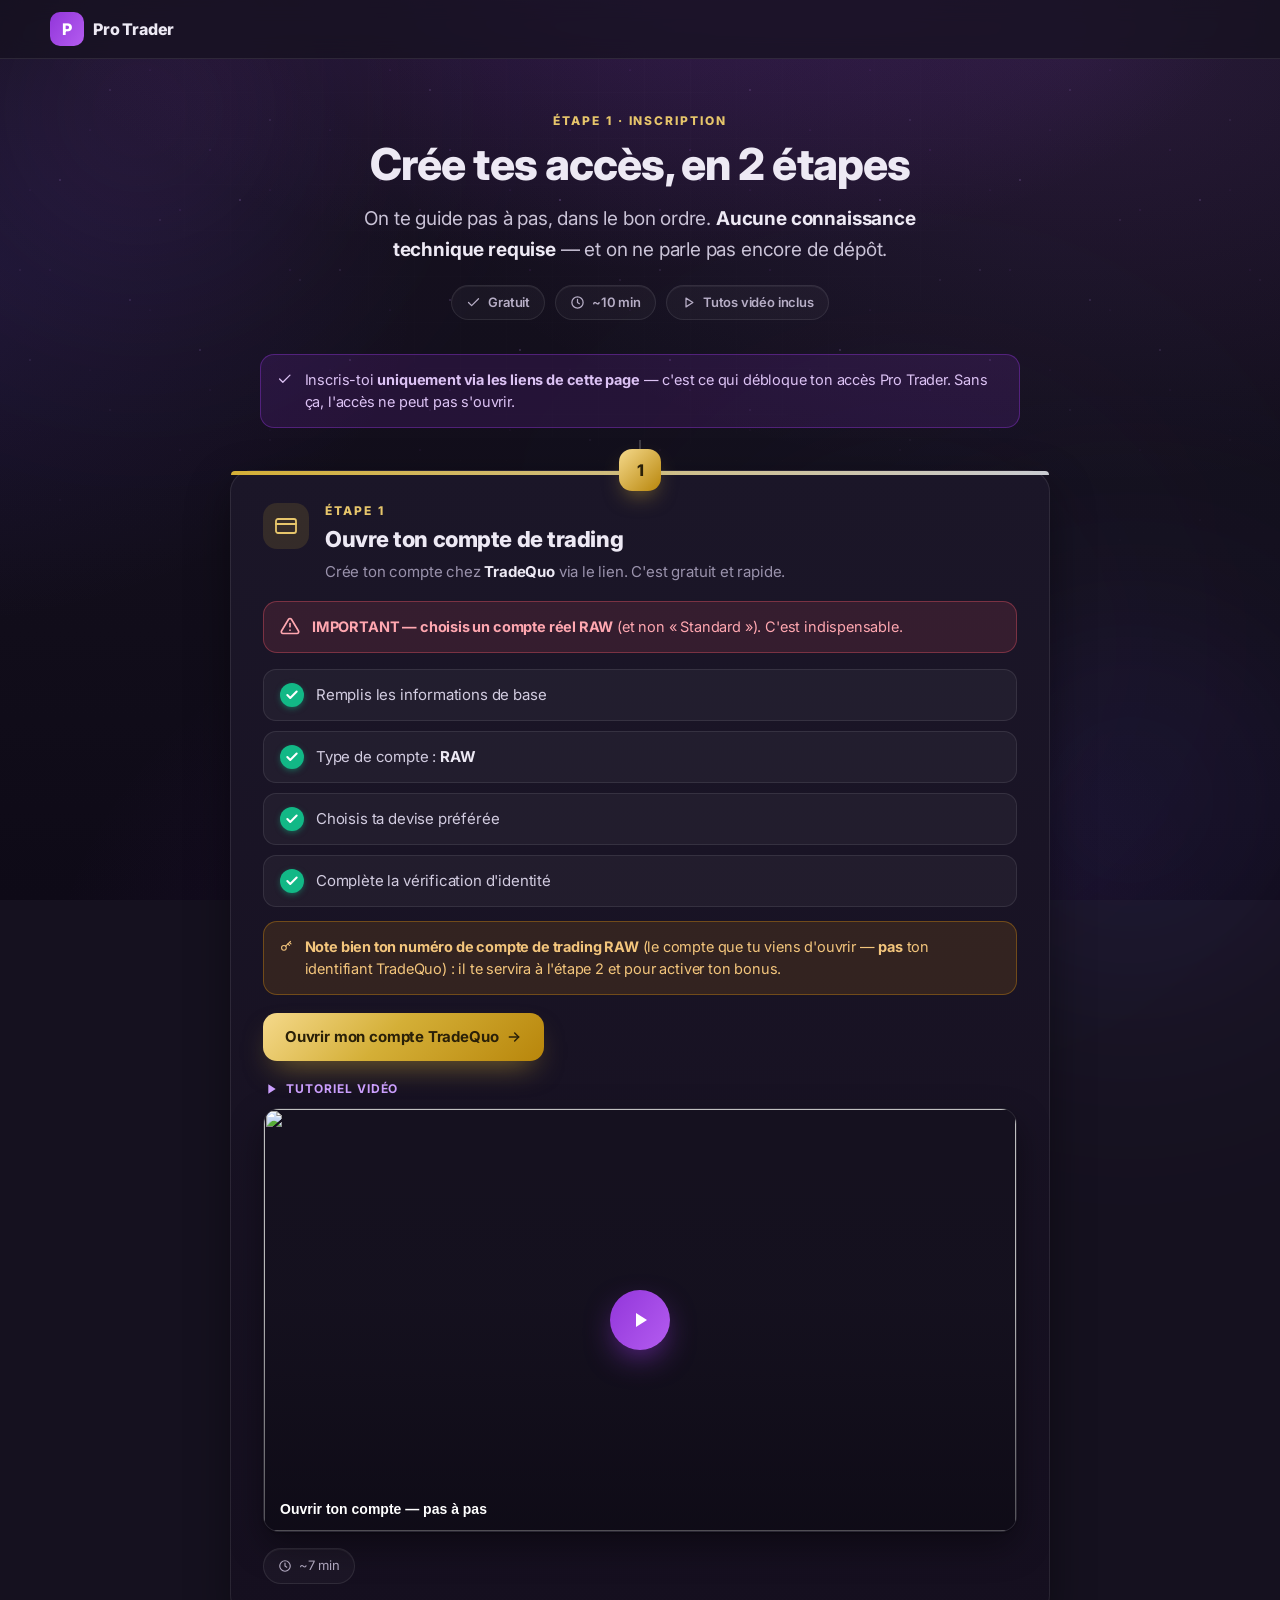
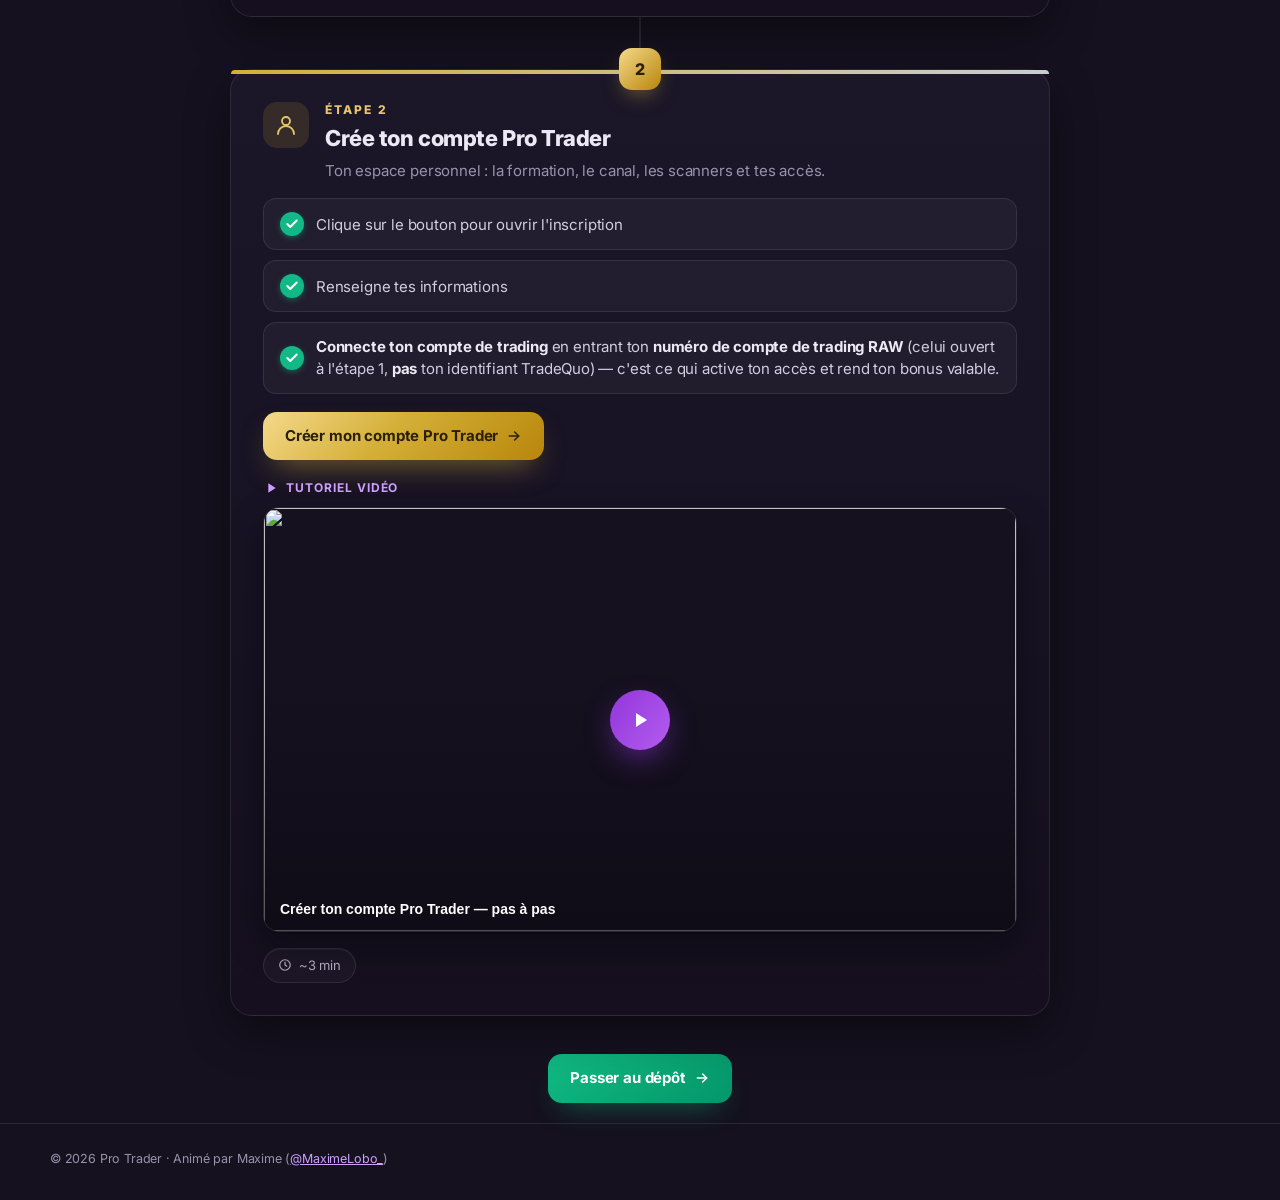
==== index.html @ 7842f4e5 "Clarify RAW trading account vs TradeQuo login across the funnel Inscription: connect Pro Trader with" ====
<!DOCTYPE html>
<html lang="fr">
<head>
  <meta charset="UTF-8" />
  <meta name="viewport" content="width=device-width, initial-scale=1.0" />
  <title>Pro Trader — Inscription (TradeQuo + Pro Trader)</title>
  <meta name="description" content="Crée ton compte TradeQuo puis ton compte Pro Trader, pas à pas. Sans connaissance technique." />
  <meta name="theme-color" content="#15111F" />
  <link rel="icon" href="data:image/svg+xml,%3Csvg xmlns='http://www.w3.org/2000/svg' viewBox='0 0 32 32'%3E%3Crect width='32' height='32' rx='7' fill='%239236DA'/%3E%3Ctext x='16' y='23' font-size='19' font-family='Arial' font-weight='bold' fill='white' text-anchor='middle'%3EP%3C/text%3E%3C/svg%3E" />
  <link rel="preconnect" href="https://fonts.googleapis.com" />
  <link rel="preconnect" href="https://fonts.gstatic.com" crossorigin />
  <link href="https://fonts.googleapis.com/css2?family=Inter:wght@400;500;600;700;800;900&display=swap" rel="stylesheet" />
  <link rel="stylesheet" href="style.css" />
  <style>
    /* — touche luxe OR & ARGENT sur l'inscription — */
    .btn-gold{ background:linear-gradient(135deg,#F5D98B 0%,#D4AF37 45%,#B8860B 100%); color:#2a2008; box-shadow:0 14px 30px -12px rgba(212,175,55,.6); }
    .btn-gold:hover{ filter:brightness(1.06); box-shadow:0 18px 38px -12px rgba(212,175,55,.7); }
    .eyebrow{ color:#E6C56B !important; }
    .step-num{ background:linear-gradient(135deg,#F5D98B,#B8860B) !important; color:#2a2008 !important; box-shadow:0 10px 22px -8px rgba(212,175,55,.6) !important; }
    .step::before{ background:linear-gradient(90deg,#D4AF37,#C9CBD1) !important; }
    .step-ico{ background:rgba(212,175,55,.14) !important; color:#E6C56B !important; }
    .code-copy.copied{ background:rgba(212,175,55,.2) !important; color:#E6C56B !important; }
  </style>
  <script>document.documentElement.classList.add('js');</script>
</head>
<body>
  <div class="bg-stars" aria-hidden="true"></div>
  <div class="orb orb-a" aria-hidden="true"></div>
  <div class="orb orb-b" aria-hidden="true"></div>
  <div class="orb orb-c" aria-hidden="true"></div>

  <svg width="0" height="0" aria-hidden="true" style="position:absolute"><defs>
    <g id="i-check"><path d="M20 6 9 17l-5-5"/></g>
    <g id="i-arrow"><path d="M5 12h14"/><path d="m13 6 6 6-6 6"/></g>
    <g id="i-back"><path d="M19 12H5"/><path d="m11 18-6-6 6-6"/></g>
    <g id="i-bank"><rect x="2" y="5" width="20" height="14" rx="2"/><path d="M2 10h20"/></g>
    <g id="i-user"><circle cx="12" cy="8" r="4"/><path d="M4 21a8 8 0 0 1 16 0"/></g>
    <g id="i-play"><path d="M8 5v14l11-7z"/></g>
    <g id="i-clock"><circle cx="12" cy="12" r="9"/><path d="M12 7v5l3 2"/></g>
    <g id="i-alert"><path d="M12 9v4"/><path d="M12 17h.01"/><path d="M10.3 3.9 1.8 18a2 2 0 0 0 1.7 3h17a2 2 0 0 0 1.7-3L13.7 3.9a2 2 0 0 0-3.4 0Z"/></g>
    <g id="i-key"><circle cx="7.5" cy="15.5" r="4.5"/><path d="m10.7 12.3 9.3-9.3"/><path d="m18 5 3 3"/><path d="m15 8 3 3"/></g>
    <g id="i-ig"><rect x="3" y="3" width="18" height="18" rx="5"/><circle cx="12" cy="12" r="4"/><circle cx="17.5" cy="6.5" r="1"/></g>
  </defs></svg>

  <!-- TOPBAR -->
  <header class="topbar">
    <div class="wrap topbar-in">
      <a href="index.html" class="logo"><span class="mark">P</span> Pro&nbsp;Trader</a>
    </div>
  </header>

  <!-- HERO -->
  <section class="wrap narrow" style="text-align:center; padding:54px 20px 8px">
    <p class="eyebrow reveal">Étape 1 · Inscription</p>
    <h1 class="h-sec reveal" style="margin-top:12px; font-size:clamp(28px,4.4vw,44px)">Crée tes accès, en 2 étapes</h1>
    <p class="lead reveal" style="margin:16px auto 0; max-width:560px">On te guide pas à pas, dans le bon ordre. <strong style="color:var(--ink)">Aucune connaissance technique requise</strong> — et on ne parle pas encore de dépôt.</p>
    <div class="trust reveal">
      <span class="chip"><svg width="15" height="15" viewBox="0 0 24 24" fill="none" stroke="currentColor" stroke-width="2" stroke-linecap="round" stroke-linejoin="round"><use href="#i-check"/></svg>Gratuit</span>
      <span class="chip"><svg width="15" height="15" viewBox="0 0 24 24" fill="none" stroke="currentColor" stroke-width="2" stroke-linecap="round" stroke-linejoin="round"><use href="#i-clock"/></svg>~10 min</span>
      <span class="chip"><svg width="15" height="15" viewBox="0 0 24 24" fill="none" stroke="currentColor" stroke-width="2" stroke-linecap="round" stroke-linejoin="round"><use href="#i-play"/></svg>Tutos vidéo inclus</span>
    </div>
  </section>

  <!-- ÉTAPES -->
  <section class="wrap" style="padding:26px 20px 8px">
    <div class="note note-blue reveal" style="max-width:760px; margin:0 auto">
      <svg width="20" height="20" viewBox="0 0 24 24" fill="none" stroke="currentColor" stroke-width="2" stroke-linecap="round" stroke-linejoin="round"><use href="#i-check"/></svg>
      <span>Inscris-toi <strong>uniquement via les liens de cette page</strong> — c'est ce qui débloque ton accès Pro&nbsp;Trader. Sans ça, l'accès ne peut pas s'ouvrir.</span>
    </div>

    <div class="timeline" style="max-width:820px; margin:12px auto 0">

      <!-- ÉTAPE 1 -->
      <div class="step reveal">
        <div class="step-num">1</div>
        <div style="display:flex; align-items:flex-start; gap:16px">
          <div class="step-ico"><svg width="24" height="24" viewBox="0 0 24 24" fill="none" stroke="currentColor" stroke-width="1.8" stroke-linecap="round" stroke-linejoin="round"><use href="#i-bank"/></svg></div>
          <div style="min-width:0">
            <p class="eyebrow">Étape 1</p>
            <h2 class="h-sec" style="font-size:22px; margin-top:4px">Ouvre ton compte de trading</h2>
            <p style="margin:8px 0 0; font-size:15px; line-height:1.55; color:var(--muted)">Crée ton compte chez <strong style="color:var(--ink)">TradeQuo</strong> via le lien. C'est gratuit et rapide.</p>
          </div>
        </div>

        <div class="note note-red" style="margin-top:18px">
          <svg width="20" height="20" viewBox="0 0 24 24" fill="none" stroke="currentColor" stroke-width="2" stroke-linecap="round" stroke-linejoin="round"><use href="#i-alert"/></svg>
          <span><strong>IMPORTANT — choisis un compte réel RAW</strong> (et non « Standard »). C'est indispensable.</span>
        </div>

        <div class="ck-list" style="margin-top:16px">
          <div class="ck-pill"><span class="ck-circle"><svg viewBox="0 0 24 24" fill="none" stroke="currentColor" stroke-width="3.5" stroke-linecap="round" stroke-linejoin="round"><use href="#i-check"/></svg></span><span>Remplis les informations de base</span></div>
          <div class="ck-pill"><span class="ck-circle"><svg viewBox="0 0 24 24" fill="none" stroke="currentColor" stroke-width="3.5" stroke-linecap="round" stroke-linejoin="round"><use href="#i-check"/></svg></span><span>Type de compte : <strong style="color:var(--ink)">RAW</strong></span></div>
          <div class="ck-pill"><span class="ck-circle"><svg viewBox="0 0 24 24" fill="none" stroke="currentColor" stroke-width="3.5" stroke-linecap="round" stroke-linejoin="round"><use href="#i-check"/></svg></span><span>Choisis ta devise préférée</span></div>
          <div class="ck-pill"><span class="ck-circle"><svg viewBox="0 0 24 24" fill="none" stroke="currentColor" stroke-width="3.5" stroke-linecap="round" stroke-linejoin="round"><use href="#i-check"/></svg></span><span>Complète la vérification d'identité</span></div>
        </div>

        <div class="note note-amber" style="margin-top:14px">
          <svg width="20" height="20" viewBox="0 0 24 24" fill="none" stroke="currentColor" stroke-width="2" stroke-linecap="round" stroke-linejoin="round"><use href="#i-key"/></svg>
          <span><strong>Note bien ton numéro de compte de trading RAW</strong> (le compte que tu viens d'ouvrir — <strong>pas</strong> ton identifiant TradeQuo) : il te servira à l'étape 2 et pour activer ton bonus.</span>
        </div>

        <a href="https://my.tradequo.com/register?referral=019e8e96-5023-7169-93e5-2cd846dbb329" target="_blank" rel="noopener nofollow sponsored" class="btn btn-gold btn-md" style="margin-top:18px">Ouvrir mon compte TradeQuo <svg width="16" height="16" viewBox="0 0 24 24" fill="none" stroke="currentColor" stroke-width="2.2" stroke-linecap="round" stroke-linejoin="round"><use href="#i-arrow"/></svg></a>

        <div style="margin-top:18px">
          <p class="vid-tag" style="margin:0 0 10px"><svg width="16" height="16" viewBox="0 0 24 24" fill="currentColor"><use href="#i-play"/></svg>Tutoriel vidéo</p>
          <div class="vid" data-yt="L6r8itcpYb8">
            <button type="button" class="vid-btn" aria-label="Lire la vidéo : ouvrir ton compte TradeQuo">
              <img class="vid-thumb" src="https://i.ytimg.com/vi/L6r8itcpYb8/hqdefault.jpg" alt="" loading="lazy" decoding="async" />
              <span class="vid-shade"></span><span class="vid-play"><svg width="24" height="24" viewBox="0 0 24 24" fill="currentColor"><use href="#i-play"/></svg></span>
              <span class="vid-label">Ouvrir ton compte — pas à pas</span>
            </button>
          </div>
        </div>

        <div style="margin-top:16px"><span class="chip"><svg width="14" height="14" viewBox="0 0 24 24" fill="none" stroke="currentColor" stroke-width="2" stroke-linecap="round" stroke-linejoin="round"><use href="#i-clock"/></svg>~7 min</span></div>
      </div>

      <!-- ÉTAPE 2 -->
      <div class="step reveal">
        <div class="step-num">2</div>
        <div style="display:flex; align-items:flex-start; gap:16px">
          <div class="step-ico"><svg width="24" height="24" viewBox="0 0 24 24" fill="none" stroke="currentColor" stroke-width="1.8" stroke-linecap="round" stroke-linejoin="round"><use href="#i-user"/></svg></div>
          <div style="min-width:0">
            <p class="eyebrow">Étape 2</p>
            <h2 class="h-sec" style="font-size:22px; margin-top:4px">Crée ton compte Pro&nbsp;Trader</h2>
            <p style="margin:8px 0 0; font-size:15px; line-height:1.55; color:var(--muted)">Ton espace personnel : la formation, le canal, les scanners et tes accès.</p>
          </div>
        </div>

        <div class="ck-list" style="margin-top:16px">
          <div class="ck-pill"><span class="ck-circle"><svg viewBox="0 0 24 24" fill="none" stroke="currentColor" stroke-width="3.5" stroke-linecap="round" stroke-linejoin="round"><use href="#i-check"/></svg></span><span>Clique sur le bouton pour ouvrir l'inscription</span></div>
          <div class="ck-pill"><span class="ck-circle"><svg viewBox="0 0 24 24" fill="none" stroke="currentColor" stroke-width="3.5" stroke-linecap="round" stroke-linejoin="round"><use href="#i-check"/></svg></span><span>Renseigne tes informations</span></div>
          <div class="ck-pill"><span class="ck-circle"><svg viewBox="0 0 24 24" fill="none" stroke="currentColor" stroke-width="3.5" stroke-linecap="round" stroke-linejoin="round"><use href="#i-check"/></svg></span><span><strong style="color:var(--ink)">Connecte ton compte de trading</strong> en entrant ton <strong style="color:var(--ink)">numéro de compte de trading RAW</strong> (celui ouvert à l'étape 1, <strong style="color:var(--ink)">pas</strong> ton identifiant TradeQuo) — c'est ce qui active ton accès et rend ton bonus valable.</span></div>
        </div>

        <a href="https://app.myprotrader.app/" target="_blank" rel="noopener" class="btn btn-gold btn-md" style="margin-top:18px">Créer mon compte Pro&nbsp;Trader <svg width="16" height="16" viewBox="0 0 24 24" fill="none" stroke="currentColor" stroke-width="2.2" stroke-linecap="round" stroke-linejoin="round"><use href="#i-arrow"/></svg></a>

        <div style="margin-top:18px">
          <p class="vid-tag" style="margin:0 0 10px"><svg width="16" height="16" viewBox="0 0 24 24" fill="currentColor"><use href="#i-play"/></svg>Tutoriel vidéo</p>
          <div class="vid" data-yt="jajDUYlgSYI">
            <button type="button" class="vid-btn" aria-label="Lire la vidéo : créer ton compte Pro Trader">
              <img class="vid-thumb" src="https://i.ytimg.com/vi/jajDUYlgSYI/hqdefault.jpg" alt="" loading="lazy" decoding="async" />
              <span class="vid-shade"></span><span class="vid-play"><svg width="24" height="24" viewBox="0 0 24 24" fill="currentColor"><use href="#i-play"/></svg></span>
              <span class="vid-label">Créer ton compte Pro Trader — pas à pas</span>
            </button>
          </div>
        </div>

        <div style="margin-top:16px"><span class="chip"><svg width="14" height="14" viewBox="0 0 24 24" fill="none" stroke="currentColor" stroke-width="2" stroke-linecap="round" stroke-linejoin="round"><use href="#i-clock"/></svg>~3 min</span></div>
      </div>

    </div>


  </section>

  <!-- PAGER -->
  <section class="wrap" style="padding:30px 20px 10px">
    <div class="pagernav" style="max-width:820px; margin:0 auto; justify-content:center">
      <a href="depot.html" class="btn btn-green btn-md">Passer au dépôt <svg width="16" height="16" viewBox="0 0 24 24" fill="none" stroke="currentColor" stroke-width="2.2" stroke-linecap="round" stroke-linejoin="round"><use href="#i-arrow"/></svg></a>
    </div>
  </section>

  <!-- FOOTER -->
  <footer class="foot">
    <div class="wrap foot-in">
      <p style="margin:0">© <span id="year"></span> Pro&nbsp;Trader · Animé par Maxime (<a href="#" data-link="instagram" target="_blank" rel="noopener">@MaximeLobo_</a>)</p>
    </div>
  </footer>

  <script src="config.js?v=3"></script>
</body>
</html>
---- style.css ----
/* =========================================================
   PRO TRADER — design system partagé (Présentation / Inscription / Connexion)
   Un seul fichier de style pour les 3 pages = zéro répétition.
   Thème : VIOLET SOMBRE (identique à la page Présentation).
   ========================================================= */

:root{
  --brand:#9236DA; --brand-700:#7c2bc0; --cyan:#B45CF0;
  --ink:#EDE9F4; --text:#E7E2F0; --body:#D8D2E4; --muted:#9A92AC;
  --bg:#15111F; --line:rgba(255,255,255,.09);
  --vlight:#CDA0FF; --green:#12B886; --muted-2:#B3AAC4;
  --grad:linear-gradient(125deg,#9236DA,#B45CF0);
  --card:linear-gradient(180deg,#1B1628,#150F1F);
  --shadow-sm:0 1px 2px rgba(0,0,0,.30), 0 14px 34px rgba(0,0,0,.38);
  --shadow:0 26px 60px rgba(0,0,0,.50);
  --maxw:1080px;
}

*{ box-sizing:border-box; }
html{ scroll-behavior:smooth; scroll-padding-top:72px; }
body{
  margin:0; background:var(--bg); color:var(--body);
  font-family:Inter, system-ui, -apple-system, sans-serif; -webkit-font-smoothing:antialiased; overflow-x:hidden; line-height:1.5; letter-spacing:-0.011em; text-rendering:optimizeLegibility; font-feature-settings:"kern" 1,"liga" 1;
}
/* === FOND PREMIUM — Aurores douces (animations discrètes, reduced-motion safe) === */
body::before{ content:""; position:fixed; inset:0; z-index:-4; pointer-events:none;
  background:
    radial-gradient(1100px 600px at 50% -10%, rgba(146,54,218,.22), transparent 60%),
    radial-gradient(1200px 720px at 84% 6%, rgba(180,92,240,.12), transparent 60%),
    radial-gradient(950px 620px at -8% 32%, rgba(108,70,240,.12), transparent 55%),
    radial-gradient(1000px 760px at 50% 112%, rgba(146,54,218,.12), transparent 60%),
    linear-gradient(180deg, #15111F 0%, #120E1B 60%, #0E0A17 100%); }
body::after{ content:""; position:fixed; inset:0; z-index:-1; pointer-events:none; opacity:.5;
  background-image:linear-gradient(rgba(255,255,255,.022) 1px, transparent 1px), linear-gradient(90deg, rgba(255,255,255,.022) 1px, transparent 1px);
  background-size:46px 46px;
  -webkit-mask-image:radial-gradient(circle at 50% 12%, #000, transparent 80%); mask-image:radial-gradient(circle at 50% 12%, #000, transparent 80%);
  animation:gridBreath 30s ease-in-out infinite; will-change:opacity; }
@keyframes gridBreath{ 0%,100%{ opacity:.40 } 50%{ opacity:.56 } }
.bg-stars{ position:fixed; inset:0; z-index:-3; pointer-events:none;
  background-image:url("data:image/svg+xml,%3Csvg xmlns='http://www.w3.org/2000/svg' width='320' height='320'%3E%3Cg fill='%23CDA0FF'%3E%3Ccircle cx='30' cy='40' r='1'/%3E%3Ccircle cx='110' cy='90' r='.8'/%3E%3Ccircle cx='200' cy='30' r='1.1'/%3E%3Ccircle cx='270' cy='120' r='.7'/%3E%3Ccircle cx='60' cy='180' r='.9'/%3E%3Ccircle cx='160' cy='220' r='.8'/%3E%3Ccircle cx='240' cy='200' r='1'/%3E%3Ccircle cx='300' cy='280' r='.7'/%3E%3Ccircle cx='20' cy='270' r='.8'/%3E%3Ccircle cx='130' cy='300' r='.9'/%3E%3C/g%3E%3C/svg%3E"), url("data:image/svg+xml,%3Csvg xmlns='http://www.w3.org/2000/svg' width='240' height='240'%3E%3Cg fill='%23B45CF0'%3E%3Ccircle cx='50' cy='30' r='.7'/%3E%3Ccircle cx='150' cy='70' r='.6'/%3E%3Ccircle cx='210' cy='150' r='.7'/%3E%3Ccircle cx='90' cy='130' r='.6'/%3E%3Ccircle cx='180' cy='210' r='.7'/%3E%3Ccircle cx='30' cy='190' r='.6'/%3E%3C/g%3E%3C/svg%3E");
  background-repeat:repeat, repeat; background-size:320px 320px, 240px 240px; opacity:.36;
  -webkit-mask-image:radial-gradient(120% 90% at 50% 0%, #000 0%, rgba(0,0,0,.55) 45%, transparent 80%);
  mask-image:radial-gradient(120% 90% at 50% 0%, #000 0%, rgba(0,0,0,.55) 45%, transparent 80%);
  animation:starsTwinkle 18s ease-in-out infinite; will-change:opacity; }
@keyframes starsTwinkle{ 0%,100%{ opacity:.30 } 50%{ opacity:.46 } }
.orb{ position:fixed; z-index:-2; border-radius:50%; pointer-events:none; filter:blur(90px); opacity:.34; will-change:transform; mix-blend-mode:screen; }
.orb-a{ width:500px; height:500px; top:-140px; left:-110px; background:radial-gradient(circle, rgba(146,54,218,.46), transparent 70%); animation:auroraA 26s ease-in-out infinite alternate; }
.orb-b{ width:560px; height:560px; bottom:-180px; right:-130px; background:radial-gradient(circle, rgba(108,70,240,.40), transparent 70%); animation:auroraB 32s ease-in-out infinite alternate; }
.orb-c{ width:640px; height:640px; top:36%; left:46%; background:radial-gradient(circle, rgba(180,92,240,.20) 0%, rgba(0,191,166,.06) 45%, transparent 72%); opacity:.28; filter:blur(110px); animation:auroraC 40s ease-in-out infinite alternate; }
@keyframes auroraA{ 0%{ transform:translate(0,0) scale(1);} 50%{ transform:translate(80px,60px) scale(1.12);} 100%{ transform:translate(140px,100px) scale(1.18);} }
@keyframes auroraB{ 0%{ transform:translate(0,0) scale(1.05);} 50%{ transform:translate(-70px,-50px) scale(1.12);} 100%{ transform:translate(-120px,-84px) scale(1.16);} }
@keyframes auroraC{ 0%{ transform:translate(-50%,-50%) scale(1) rotate(0deg);} 50%{ transform:translate(-46%,-54%) scale(1.1) rotate(6deg);} 100%{ transform:translate(-54%,-47%) scale(1.05) rotate(-5deg);} }
@media (prefers-reduced-motion:reduce){ .orb,.bg-stars,body::after{ animation:none !important; } .orb-c{ transform:translate(-50%,-50%) !important; } }
*:focus-visible{ outline:2px solid var(--vlight); outline-offset:2px; border-radius:8px; }
::selection{ background:rgba(146,54,218,.40); }
img{ max-width:100%; display:block; }
a{ color:inherit; }

.wrap{ max-width:var(--maxw); margin:0 auto; padding:0 20px; }
@media (min-width:640px){ .wrap{ padding:0 28px; } }
@media (min-width:1024px){ .wrap{ padding:0 40px; } }
@media (min-width:1280px){ :root{ --maxw:1180px; } }
@media (min-width:1700px){ :root{ --maxw:1280px; } }
.narrow{ max-width:760px; margin-left:auto; margin-right:auto; }

/* ---------- Titres ---------- */
.eyebrow{ font-size:12px; font-weight:800; letter-spacing:.16em; line-height:1.3; text-transform:uppercase; color:var(--vlight); margin:0 0 10px; }
.h-hero{ color:var(--ink); font-weight:800; letter-spacing:-.025em; line-height:1.04; font-size:clamp(34px,5.2vw,60px); margin:0; }
.h-sec{ color:var(--ink); font-weight:800; letter-spacing:-.02em; line-height:1.08; font-size:clamp(26px,3.6vw,40px); margin:0; }
.lead{ font-size:clamp(16px,2.1vw,19px); line-height:1.6; color:#C9C2D6; }
.grad{ background:var(--grad); -webkit-background-clip:text; background-clip:text; color:transparent; }

/* ---------- Boutons ---------- */
.btn{ display:inline-flex; align-items:center; justify-content:center; gap:8px; font-weight:700; border-radius:14px; cursor:pointer; text-decoration:none; border:0; transition:transform .15s ease, box-shadow .2s, filter .2s; }
.btn:active{ transform:translateY(1px) scale(.99); }
.btn-lg{ padding:16px 30px; font-size:16px; }
.btn-md{ padding:13px 22px; font-size:15px; }
.btn-sm{ padding:10px 18px; font-size:14px; }
.btn-primary{ background:var(--grad); color:#fff; box-shadow:0 16px 36px -14px rgba(146,54,218,.7); }
.btn-primary:hover{ filter:brightness(1.08); box-shadow:0 20px 44px -14px rgba(146,54,218,.8); }
.btn-green{ background:linear-gradient(135deg,#10b981,#059669); color:#fff; box-shadow:0 14px 28px -14px rgba(16,185,129,.55); transition:transform .15s ease, box-shadow .2s, filter .2s; }
.btn-green:hover{ filter:brightness(1.06); box-shadow:0 18px 36px -14px rgba(16,185,129,.7); }
.btn-green:active{ transform:translateY(1px) scale(.99); }
.btn-ghost{ background:rgba(255,255,255,.04); border:1px solid var(--line); color:var(--text); transition:transform .15s ease, background .2s, box-shadow .2s; }
.btn-ghost:hover{ background:rgba(255,255,255,.08); box-shadow:0 8px 20px rgba(0,0,0,.3); }
.btn-ghost:active{ transform:translateY(1px) scale(.99); }
.disabled-link{ opacity:.45; pointer-events:none; cursor:not-allowed; filter:grayscale(.5); box-shadow:none!important; }

.chip{ display:inline-flex; align-items:center; gap:7px; border-radius:999px; border:1px solid var(--line); background:rgba(255,255,255,.03); padding:7px 14px; font-size:13px; color:#B7AEC6; }
.card{ background:var(--card); border:1px solid var(--line); border-radius:20px; box-shadow:0 16px 44px rgba(0,0,0,.45); }

/* ---------- Barre de progression du parcours (nav 3 pages) ---------- */
.topbar{ position:sticky; top:0; z-index:40; background:rgba(21,17,31,.72); backdrop-filter:blur(10px); border-bottom:1px solid var(--line); }
.topbar-in{ display:flex; align-items:center; gap:14px; padding:12px 0; }
.logo{ display:inline-flex; align-items:center; gap:9px; font-weight:800; color:var(--ink); text-decoration:none; }
.logo span.mark{ display:grid; place-items:center; height:34px; width:34px; border-radius:10px; color:#fff; font-weight:800; background:var(--grad); }
.steps-nav{ margin-left:auto; display:flex; align-items:center; gap:6px; font-size:13px; }
.steps-nav a{ display:inline-flex; align-items:center; gap:7px; text-decoration:none; color:var(--muted); padding:6px 10px; border-radius:999px; }
.steps-nav a .n{ display:grid; place-items:center; height:22px; width:22px; border-radius:999px; background:rgba(255,255,255,.08); color:#B7AEC6; font-weight:800; font-size:12px; }
.steps-nav a.active{ color:var(--ink); font-weight:700; }
.steps-nav a.active .n{ background:var(--grad); color:#fff; }
.steps-nav .sep{ width:14px; height:2px; background:var(--line); border-radius:2px; }
@media (max-width:680px){ .steps-nav .lbl{ display:none; } }

/* bandeau de confiance (hero) */
.trust{ display:flex; flex-wrap:wrap; justify-content:center; gap:10px; margin:20px auto 0; }
.trust .chip{ font-weight:600; }

/* étape optionnelle : allégée visuellement */
.step.optional{ border-style:dashed; border-color:rgba(255,255,255,.14); background:linear-gradient(180deg,#181322,#141020); }
.step.optional::before{ opacity:.5; }

/* navigation bas de page (Retour / Suivant) */
.pagernav{ display:flex; flex-wrap:wrap; gap:12px; justify-content:space-between; align-items:center; }
/* boîte contact (texte + bouton) : alignée en ligne sur desktop, empilée sur mobile */
.note-cta{ align-items:center; justify-content:space-between; gap:14px; }
@media (max-width:560px){
  .note-cta{ flex-direction:column; align-items:stretch; }
  .note-cta .btn{ width:100%; }
  .pagernav{ flex-direction:column; align-items:stretch; }
  .pagernav .btn{ width:100%; }
}

/* ---------- PRÉSENTATION : sections plein écran (non utilisées sur les pages 2-3) ---------- */
.scene{ min-height:88vh; display:flex; align-items:center; padding:64px 0; }
.scene.short{ min-height:auto; }
@media (max-width:640px){ .scene{ min-height:auto; padding:54px 0; } }
.scene-grid{ display:grid; gap:34px; align-items:center; }
@media (min-width:900px){ .scene-grid.two{ grid-template-columns:1.05fr .95fr; gap:48px; } }

.pillars{ display:grid; gap:16px; grid-template-columns:1fr; }
@media (min-width:620px){ .pillars{ grid-template-columns:1fr 1fr; } }
@media (min-width:980px){ .pillars{ grid-template-columns:1fr 1fr 1fr; } }
.pillar{ background:var(--card); border:1px solid var(--line); border-radius:18px; padding:22px; box-shadow:var(--shadow-sm); transition:transform .25s, box-shadow .25s; }
.pillar:hover{ transform:translateY(-3px); box-shadow:var(--shadow); }
.pico{ display:grid; place-items:center; height:48px; width:48px; border-radius:14px; background:rgba(146,54,218,.16); color:var(--vlight); margin-bottom:14px; }
.pillar h3{ margin:0 0 6px; font-size:18px; color:var(--ink); }
.pillar p{ margin:0; font-size:14.5px; line-height:1.55; color:var(--muted-2); }

.feature-ico{ display:grid; place-items:center; height:54px; width:54px; border-radius:16px; color:#fff; background:var(--grad); box-shadow:0 12px 24px -10px rgba(146,54,218,.6); }

.mock{ background:var(--card); border:1px solid var(--line); border-radius:20px; box-shadow:var(--shadow); padding:18px; }
.bar{ height:10px; border-radius:999px; background:rgba(255,255,255,.07); overflow:hidden; }
.bar > span{ display:block; height:100%; border-radius:999px; background:var(--grad); }
.row{ display:flex; align-items:center; gap:12px; }
.tag{ display:inline-flex; align-items:center; gap:6px; border-radius:999px; padding:5px 11px; font-size:12.5px; font-weight:700; }
.tag-up{ background:rgba(18,184,134,.18); color:#3dd7a8; }
.tag-down{ background:rgba(251,90,106,.18); color:#ff8a96; }
.tag-blue{ background:rgba(146,54,218,.20); color:var(--vlight); }
.tag-amber{ background:rgba(245,158,11,.18); color:#f0b45c; }

/* prix barrés / gratuit */
.pricerow{ display:flex; align-items:center; justify-content:space-between; gap:14px; padding:13px 16px; border:1px solid var(--line); border-radius:14px; background:rgba(255,255,255,.03); }
.pricerow .old{ color:#8A8296; text-decoration:line-through; font-weight:700; }
.free-badge{ display:inline-flex; align-items:center; gap:8px; border-radius:999px; padding:8px 18px; font-weight:800; letter-spacing:.02em; background:rgba(18,184,134,.18); color:#3dd7a8; }

/* flux (Telegram -> IA -> MT5) */
.flow{ display:grid; gap:12px; grid-template-columns:1fr; }
@media (min-width:560px){ .flow{ grid-template-columns:1fr auto 1fr auto 1fr; align-items:center; } }
.flow .node{ background:rgba(255,255,255,.04); border:1px solid var(--line); border-radius:14px; padding:14px 16px; text-align:center; box-shadow:var(--shadow-sm); }
.flow .arrow{ display:grid; place-items:center; color:var(--vlight); font-weight:800; }
@media (max-width:559px){ .flow .arrow{ transform:rotate(90deg); } }

/* ---------- TIMELINE + ÉTAPES (Inscription / Connexion) ---------- */
.timeline{ position:relative; display:flex; flex-direction:column; gap:52px; padding-top:30px; }
.timeline::before{ content:""; position:absolute; left:50%; top:0; bottom:24px; width:2px; transform:translateX(-50%); background:linear-gradient(rgba(255,255,255,.18),rgba(255,255,255,.04)); z-index:0; }
.step{ position:relative; z-index:1; background:var(--card); border:1px solid var(--line); border-radius:22px; box-shadow:0 16px 44px rgba(0,0,0,.40); padding:26px; transition:transform .25s, box-shadow .25s; }
@media (min-width:640px){ .step{ padding:32px; } }
.step:hover{ transform:translateY(-2px); box-shadow:0 20px 52px rgba(0,0,0,.50); }
.step::before{ content:""; position:absolute; top:0; left:0; right:0; height:4px; background:var(--grad); border-radius:22px 22px 0 0; }
.step-num{ position:absolute; top:-22px; left:50%; transform:translateX(-50%); height:42px; width:42px; border-radius:13px; display:grid; place-items:center; font-weight:800; color:#fff; background:var(--grad); box-shadow:0 10px 22px -8px rgba(146,54,218,.7); z-index:3; }
.step-ico{ display:grid; place-items:center; height:46px; width:46px; flex:none; border-radius:14px; background:rgba(146,54,218,.16); color:var(--vlight); }

.ck-list{ display:flex; flex-direction:column; gap:10px; }
.ck-pill{ display:flex; gap:12px; align-items:center; background:rgba(255,255,255,.04); border:1px solid var(--line); border-radius:13px; padding:13px 16px; font-size:15px; line-height:1.45; color:#D2CCE0; }
.ck-circle{ flex:none; display:grid; place-items:center; height:24px; width:24px; border-radius:999px; background:var(--green); color:#fff; box-shadow:0 2px 6px -1px rgba(18,184,134,.55); }
.ck-circle svg{ height:14px; width:14px; }

.note{ display:flex; gap:12px; align-items:flex-start; border-radius:14px; padding:14px 16px; font-size:14.5px; line-height:1.5; }
.note-red{ border:1px solid rgba(251,90,106,.35); background:rgba(251,90,106,.12); color:#FFA7B0; }
.note-amber{ border:1px solid rgba(245,158,11,.32); background:rgba(245,158,11,.12); color:#F3C57C; }
.note-blue{ border:1px solid rgba(146,54,218,.40); background:rgba(146,54,218,.14); color:#DCC2F4; }

/* bonus (Connexion) */
.bonus{ border:1px solid rgba(18,184,134,.30); border-radius:18px; background:linear-gradient(180deg, rgba(18,184,134,.10), rgba(255,255,255,.02)); padding:18px; }
@media (min-width:640px){ .bonus{ padding:22px; } }
.bonus-head{ display:flex; align-items:center; gap:10px; font-weight:800; color:var(--ink); }
.bonus-ico{ display:grid; place-items:center; height:34px; width:34px; border-radius:10px; background:var(--green); color:#fff; }
.tier-grid{ display:grid; gap:12px; grid-template-columns:1fr; margin-top:14px; }
@media (min-width:520px){ .tier-grid{ grid-template-columns:1fr 1fr; } }
.tier{ background:rgba(255,255,255,.04); border:1px solid var(--line); border-radius:14px; padding:14px 16px; transition:transform .2s, box-shadow .2s; }
.tier:hover{ transform:translateY(-2px); box-shadow:0 8px 24px rgba(0,0,0,.35); }
.tier-badge{ display:inline-block; border-radius:999px; background:rgba(18,184,134,.18); color:#3dd7a8; font-size:11px; font-weight:800; letter-spacing:.04em; padding:3px 9px; }
.tier-big{ font-size:24px; font-weight:800; color:var(--ink); margin-top:8px; }
.tier-sub{ font-size:12.5px; color:#B3AAC4; margin-top:2px; }

.code-row{ display:flex; flex-wrap:wrap; align-items:center; gap:10px; }
.code-pill{ display:inline-flex; flex-wrap:wrap; align-items:center; gap:10px; border:2px solid var(--line); border-radius:12px; background:rgba(255,255,255,.04); padding:8px 8px 8px 14px; }
.code-pill code{ font-weight:800; letter-spacing:.06em; color:var(--ink); font-size:15px; }
.code-copy{ display:inline-flex; align-items:center; gap:6px; border-radius:8px; background:rgba(255,255,255,.08); color:#D2CCE0; font-weight:700; font-size:13.5px; padding:7px 11px; cursor:pointer; border:0; transition:transform .12s, background .2s, color .2s; }
.code-copy:hover{ background:rgba(255,255,255,.14); }
.code-copy:active{ transform:scale(.96); }
.code-copy.copied{ background:rgba(18,184,134,.20); color:#3dd7a8; }

/* vidéo (façade, lecteur chargé au clic) */
.vid-tag{ display:inline-flex; align-items:center; gap:7px; font-size:12px; font-weight:700; letter-spacing:.08em; text-transform:uppercase; color:var(--vlight); }
.vid{ position:relative; display:block; width:100%; aspect-ratio:16/9; overflow:hidden; border-radius:16px; border:1px solid var(--line); background:#15111F; box-shadow:var(--shadow-sm); }
.vid-btn{ position:absolute; inset:0; width:100%; height:100%; cursor:pointer; border:0; padding:0; background:none; text-align:left; }
.vid-thumb{ position:absolute; inset:0; width:100%; height:100%; object-fit:cover; transition:transform .35s ease, opacity .3s; }
.vid-btn:hover .vid-thumb{ transform:scale(1.04); }
.vid-shade{ position:absolute; inset:0; background:linear-gradient(to top, rgba(11,8,18,.62), rgba(11,8,18,.05) 55%, transparent); }
.vid-play{ position:absolute; left:50%; top:50%; transform:translate(-50%,-50%); display:grid; place-items:center; height:60px; width:60px; border-radius:9999px; background:var(--grad); color:#fff; box-shadow:0 12px 32px -8px rgba(146,54,218,.75); transition:transform .3s ease; }
.vid-btn:hover .vid-play{ transform:translate(-50%,-50%) scale(1.08); }
.vid-label{ position:absolute; left:0; right:0; bottom:0; padding:14px 16px; color:#fff; font-weight:600; font-size:14px; }
.vid iframe{ position:absolute; inset:0; width:100%; height:100%; border:0; }

/* ---------- footer ---------- */
.foot{ border-top:1px solid var(--line); margin-top:10px; }
.foot-in{ padding:26px 0 32px; font-size:12.5px; color:#9A92AC; }
.foot a{ color:var(--vlight); }

/* ---------- apparition au scroll ---------- */
.reveal{ transition:opacity .6s ease, transform .6s ease; }
.js .reveal{ opacity:0; transform:translateY(18px); }
.js .reveal.in{ opacity:1; transform:none; }

@media (prefers-reduced-motion: reduce){
  *,*::before,*::after{ animation-duration:.001ms!important; transition-duration:.001ms!important; }
  html{ scroll-behavior:auto; }
  .js .reveal{ opacity:1!important; transform:none!important; }
}


/* --- polish round 6 (esthétique partagée, sans changement de contenu) --- */
.btn-primary{ position:relative; overflow:hidden; }
.btn-primary::after{ content:""; position:absolute; top:0; left:-130%; width:60%; height:100%; transform:skewX(-20deg); background:linear-gradient(90deg, transparent, rgba(255,255,255,.28), transparent); transition:left .6s ease; pointer-events:none; }
.btn-primary:hover::after{ left:140%; }
.btn-gold{ background:linear-gradient(135deg,#F5D98B 0%,#D4AF37 45%,#B8860B 100%); color:#2a2008; box-shadow:0 14px 30px -12px rgba(212,175,55,.6); transition:transform .15s ease, box-shadow .2s, filter .2s; }
.btn-gold:hover{ filter:brightness(1.06); box-shadow:0 18px 38px -12px rgba(212,175,55,.7); }
.btn-gold:active{ transform:translateY(1px) scale(.99); }
@media (prefers-reduced-motion:reduce){ .btn-primary::after{ display:none; } }
.chip{ box-shadow:inset 0 1px 0 rgba(255,255,255,.05); }
.tag{ box-shadow:inset 0 1px 0 rgba(255,255,255,.06); }
.code-pill{ box-shadow:inset 0 1px 0 rgba(255,255,255,.05), 0 6px 18px -10px rgba(0,0,0,.5); }
.tier-badge{ box-shadow:inset 0 1px 0 rgba(255,255,255,.10); }
.free-badge{ box-shadow:inset 0 1px 0 rgba(255,255,255,.10), 0 8px 22px -12px rgba(18,184,134,.5); }
@media (max-width:560px){ .foot-in a{ display:inline-flex; align-items:center; min-height:40px; padding:6px 10px; } .steps-nav a{ min-height:40px; } }
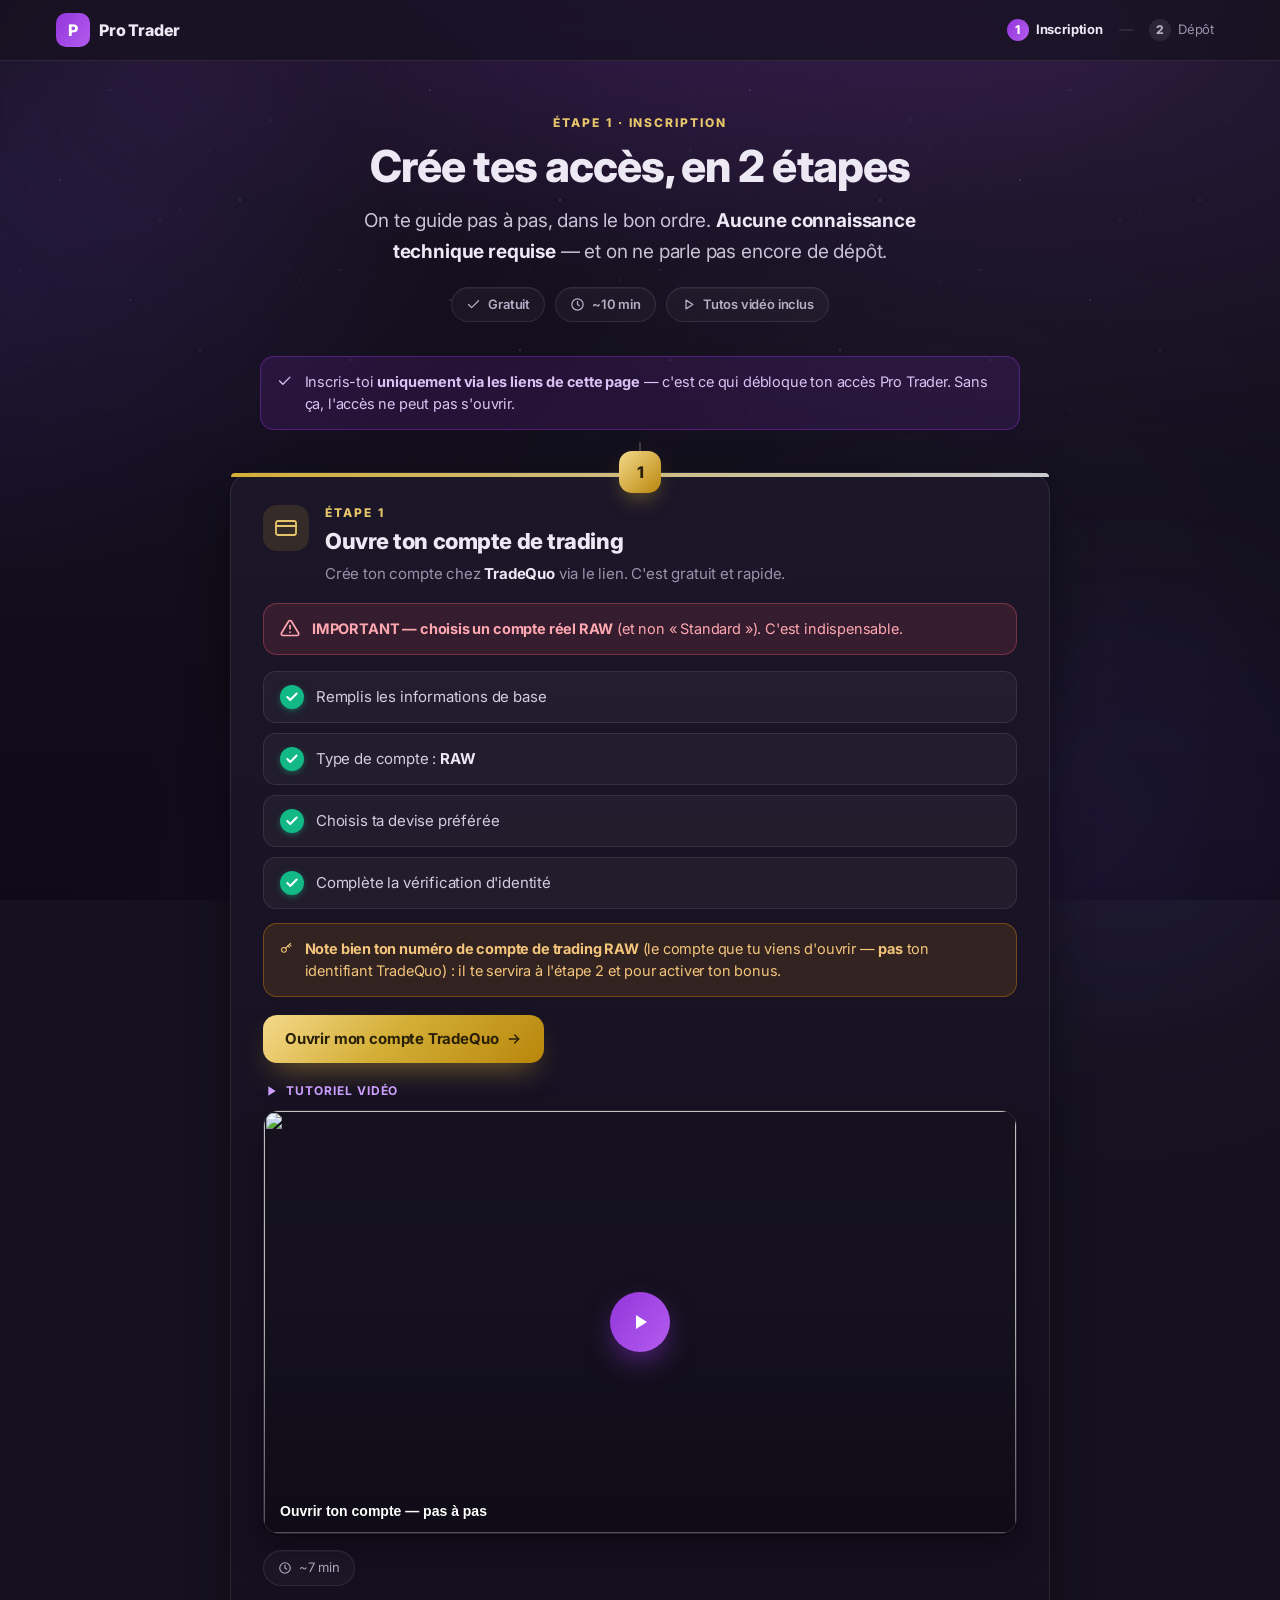
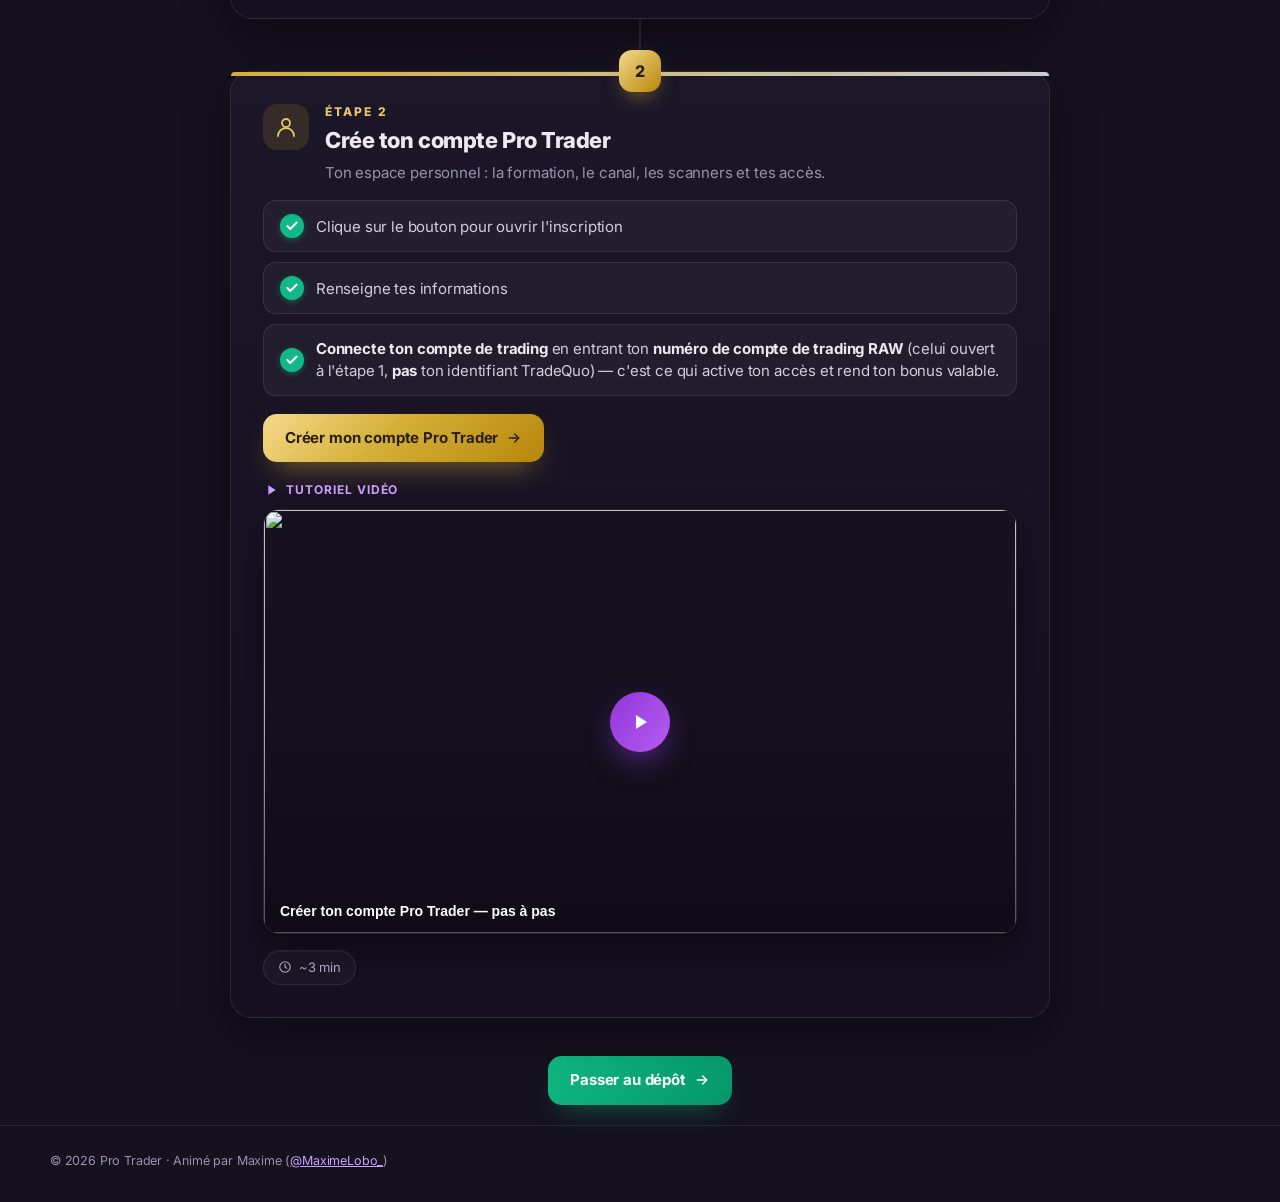
==== commit 98b0fa1c: "Add progress stepper to header and give logo breathing room Add a 1 Inscription → 2 Dépôt wayfinding" ====
--- a/index.html
+++ b/index.html
@@ -46,6 +46,11 @@
   <header class="topbar">
     <div class="wrap topbar-in">
       <a href="index.html" class="logo"><span class="mark">P</span> Pro&nbsp;Trader</a>
+      <nav class="steps-nav" aria-label="Progression">
+        <a href="index.html" class="active" aria-current="step"><span class="n">1</span><span class="lbl">Inscription</span></a>
+        <span class="sep" aria-hidden="true"></span>
+        <a href="depot.html"><span class="n">2</span><span class="lbl">Dépôt</span></a>
+      </nav>
     </div>
   </header>
 
--- a/style.css
+++ b/style.css
@@ -91,7 +91,7 @@
 
 /* ---------- Barre de progression du parcours (nav 3 pages) ---------- */
 .topbar{ position:sticky; top:0; z-index:40; background:rgba(21,17,31,.72); backdrop-filter:blur(10px); border-bottom:1px solid var(--line); }
-.topbar-in{ display:flex; align-items:center; gap:14px; padding:12px 0; }
+.topbar-in{ display:flex; align-items:center; gap:14px; padding:13px 6px; }
 .logo{ display:inline-flex; align-items:center; gap:9px; font-weight:800; color:var(--ink); text-decoration:none; }
 .logo span.mark{ display:grid; place-items:center; height:34px; width:34px; border-radius:10px; color:#fff; font-weight:800; background:var(--grad); }
 .steps-nav{ margin-left:auto; display:flex; align-items:center; gap:6px; font-size:13px; }
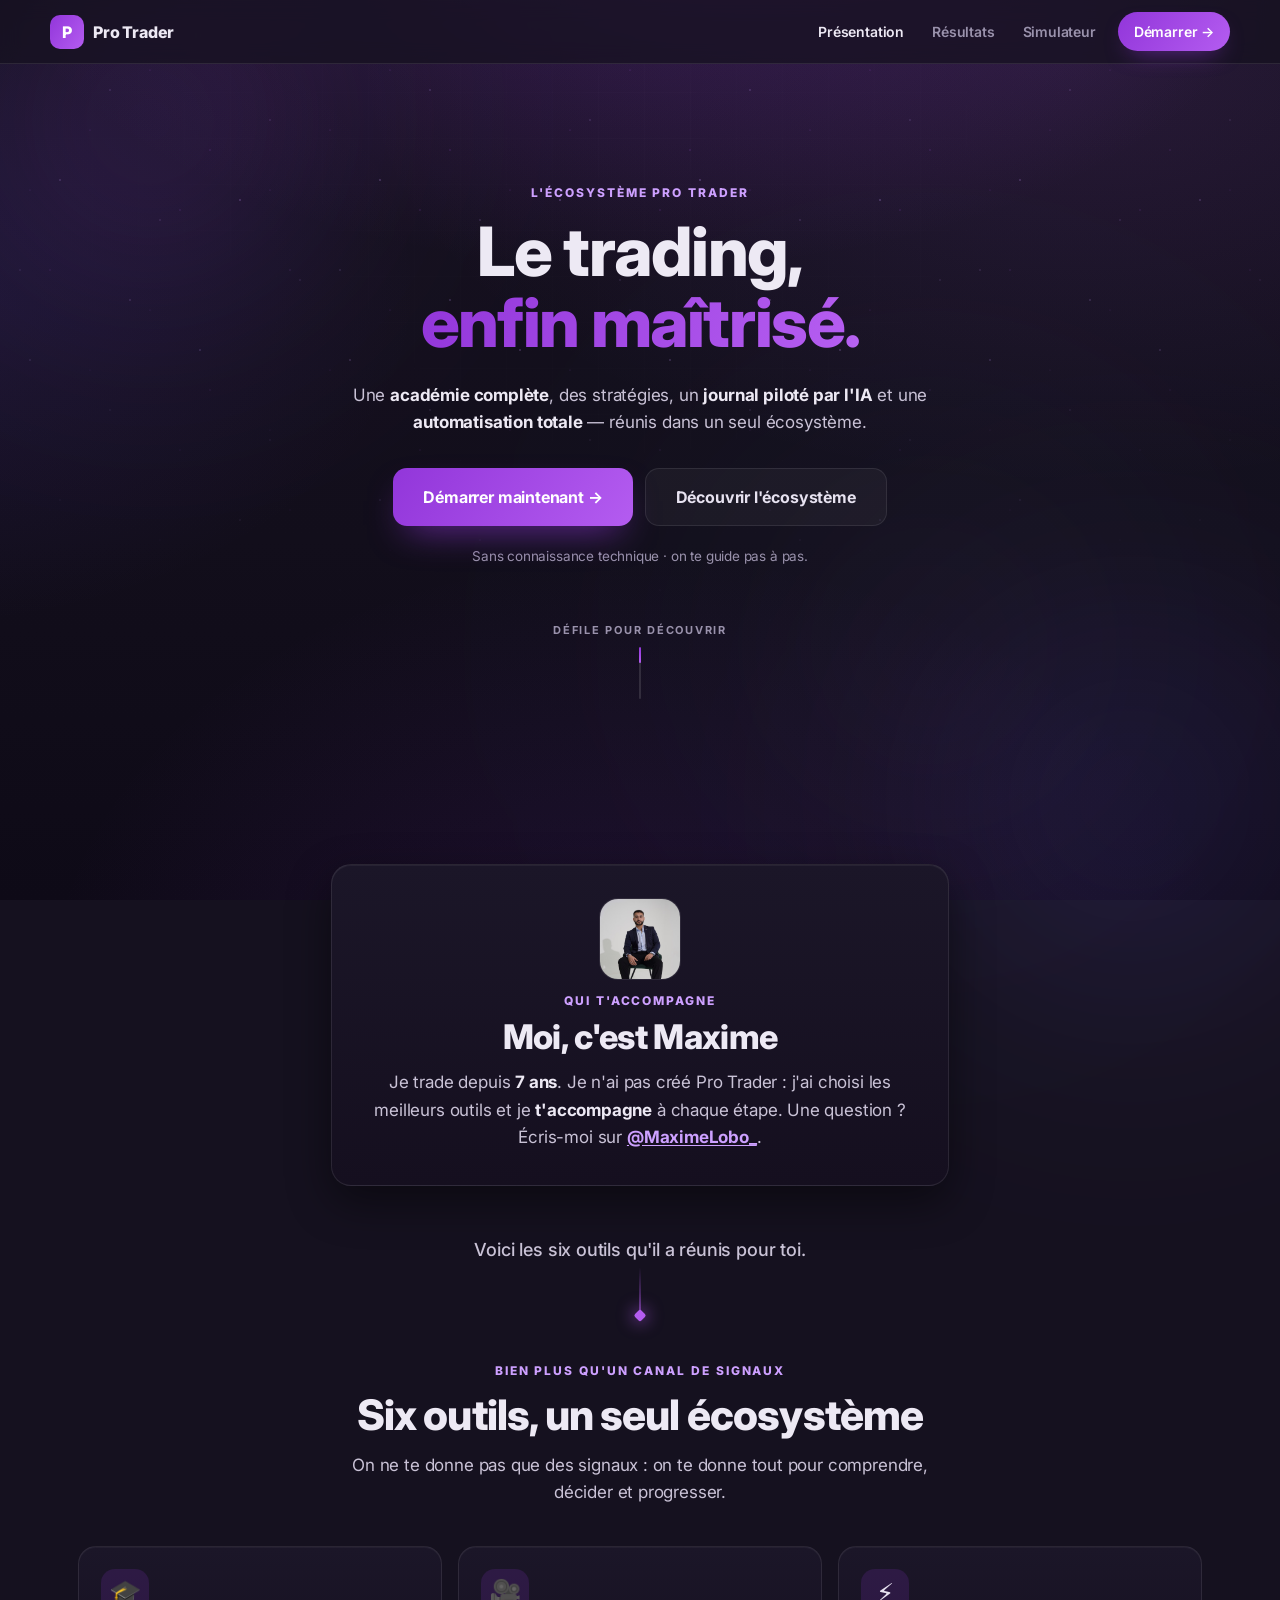
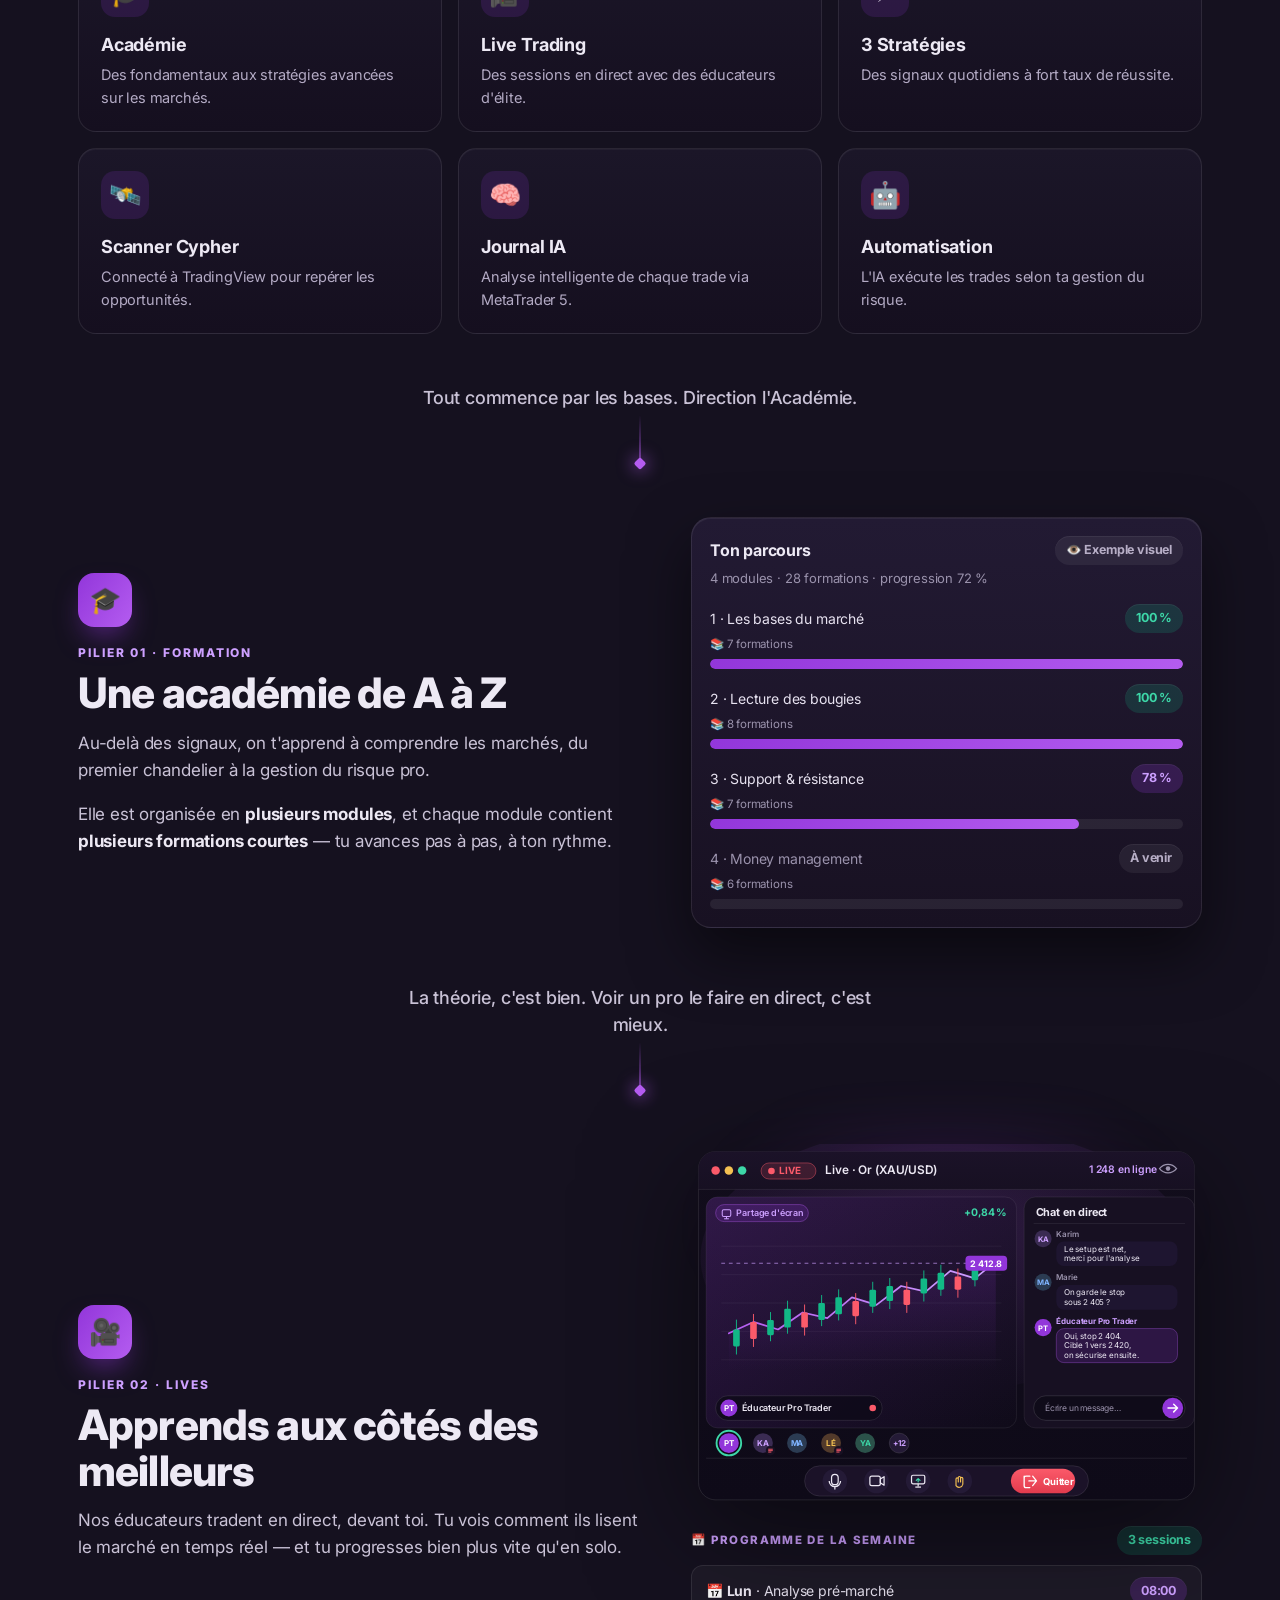
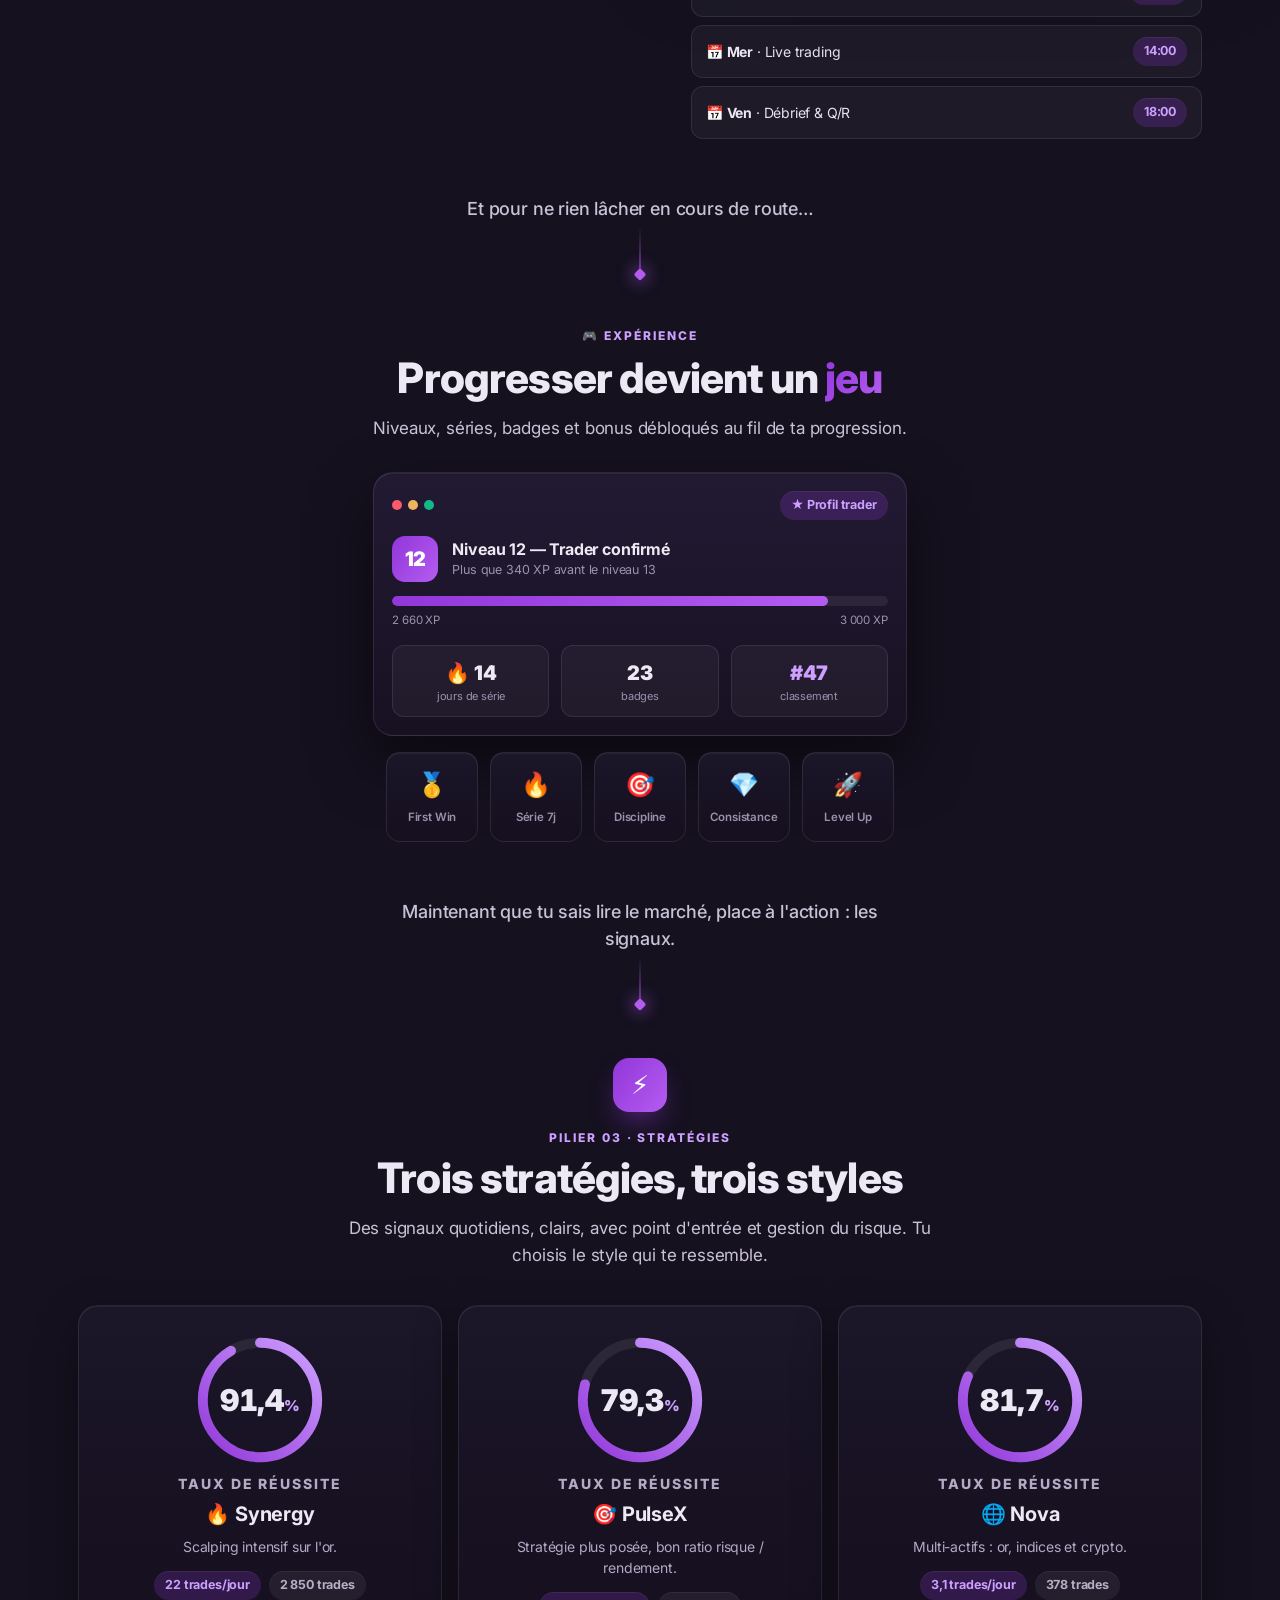
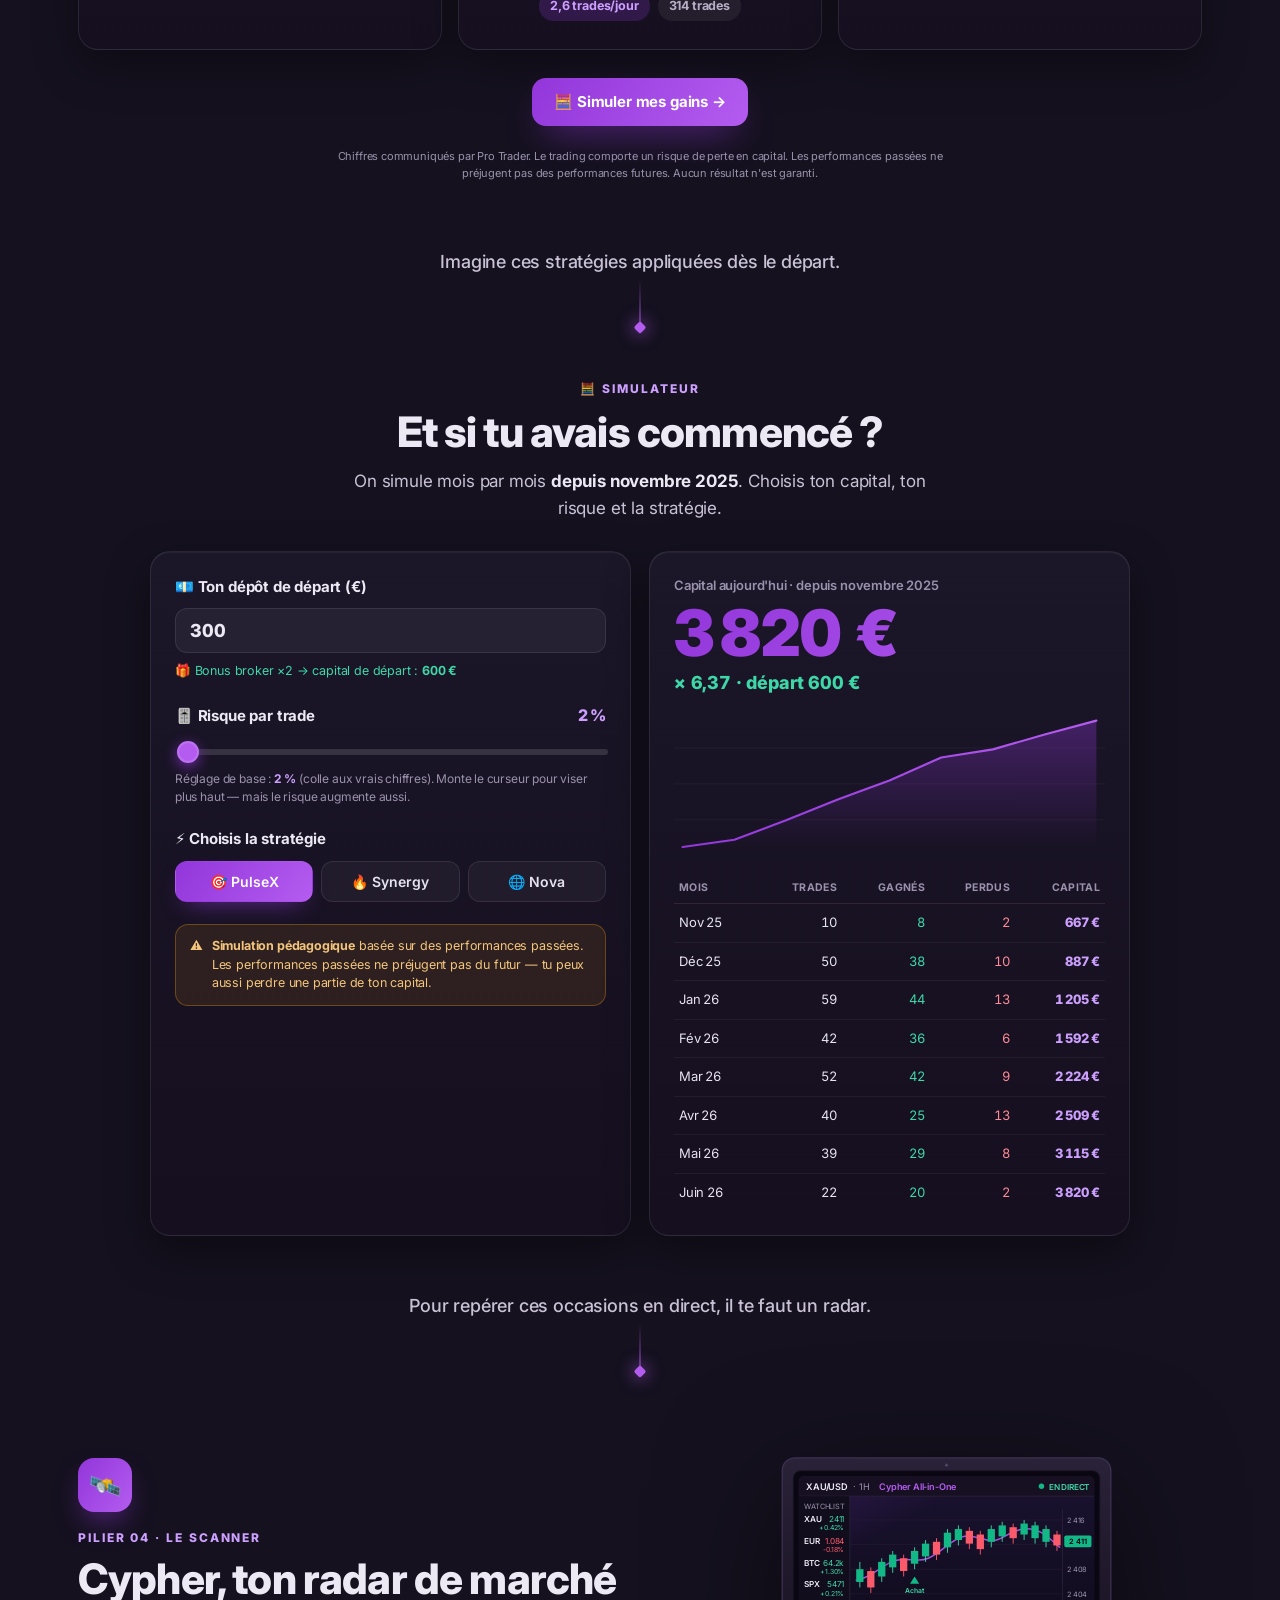
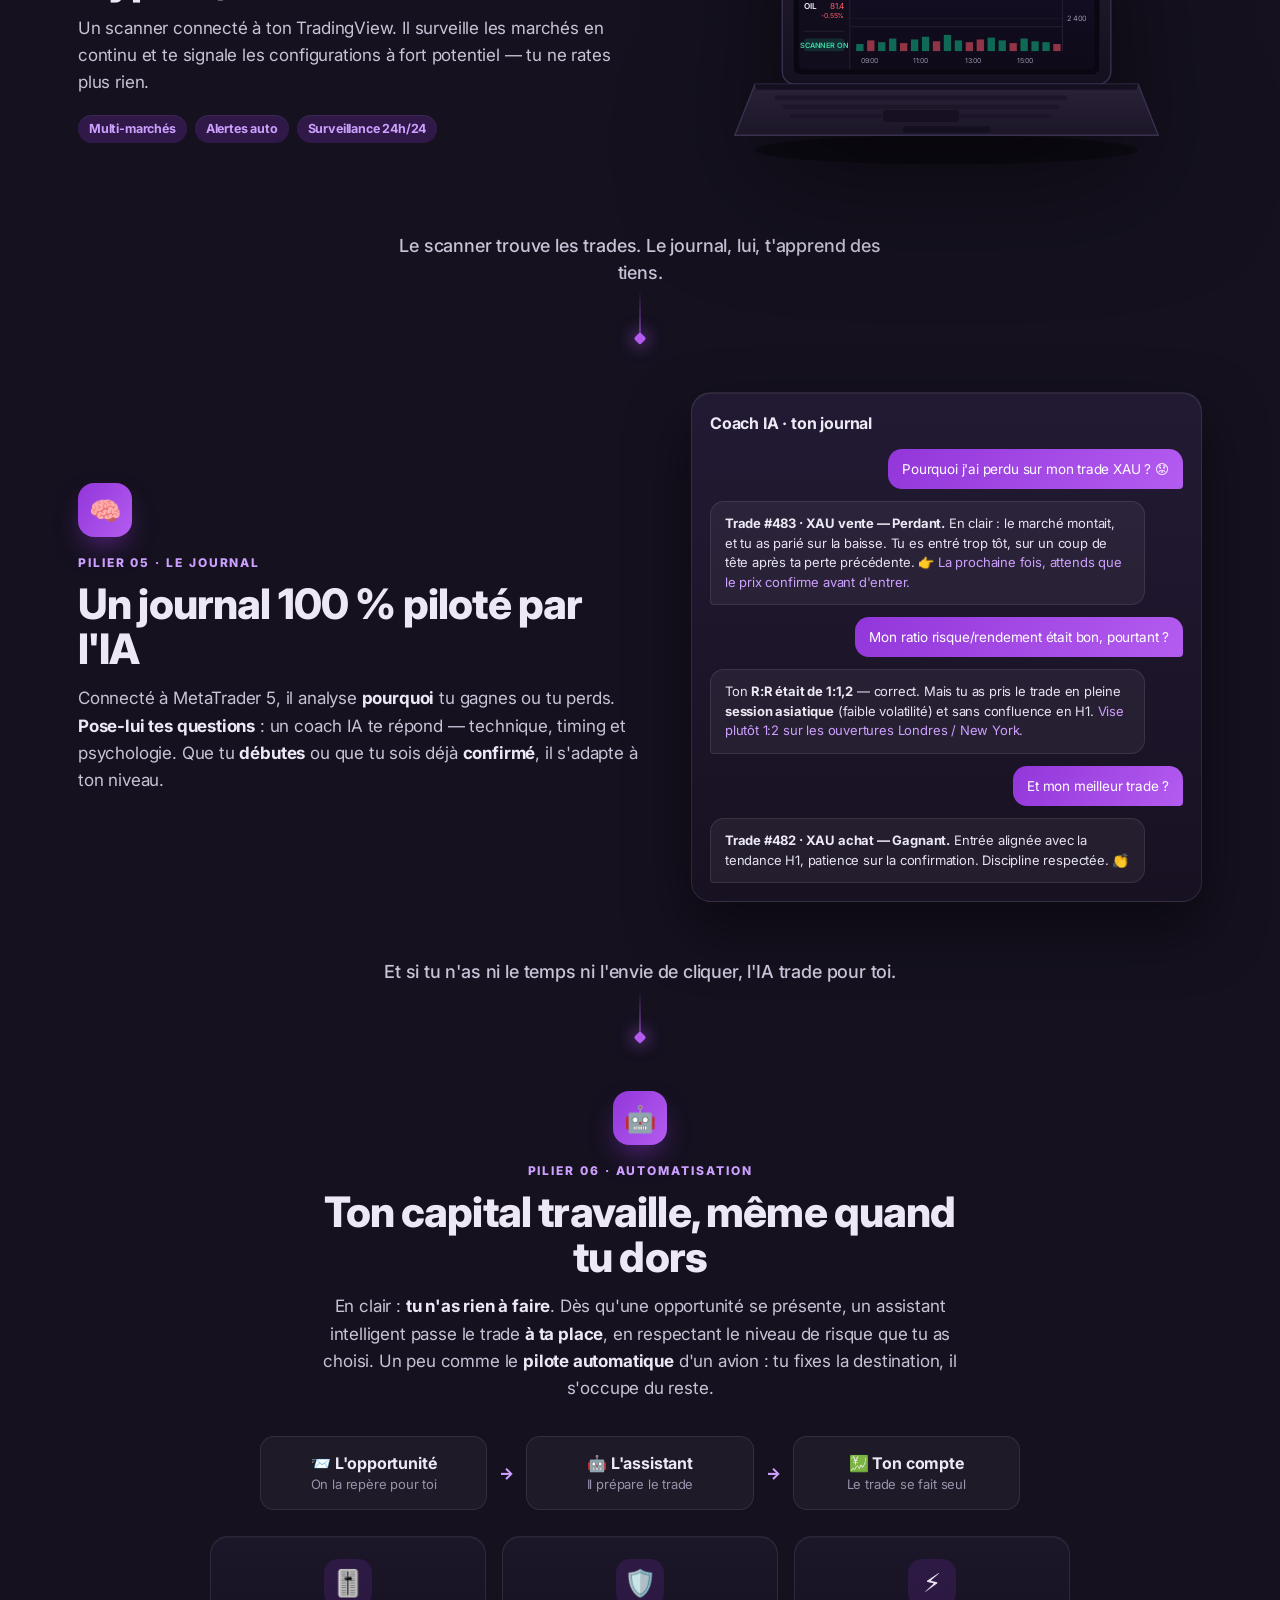
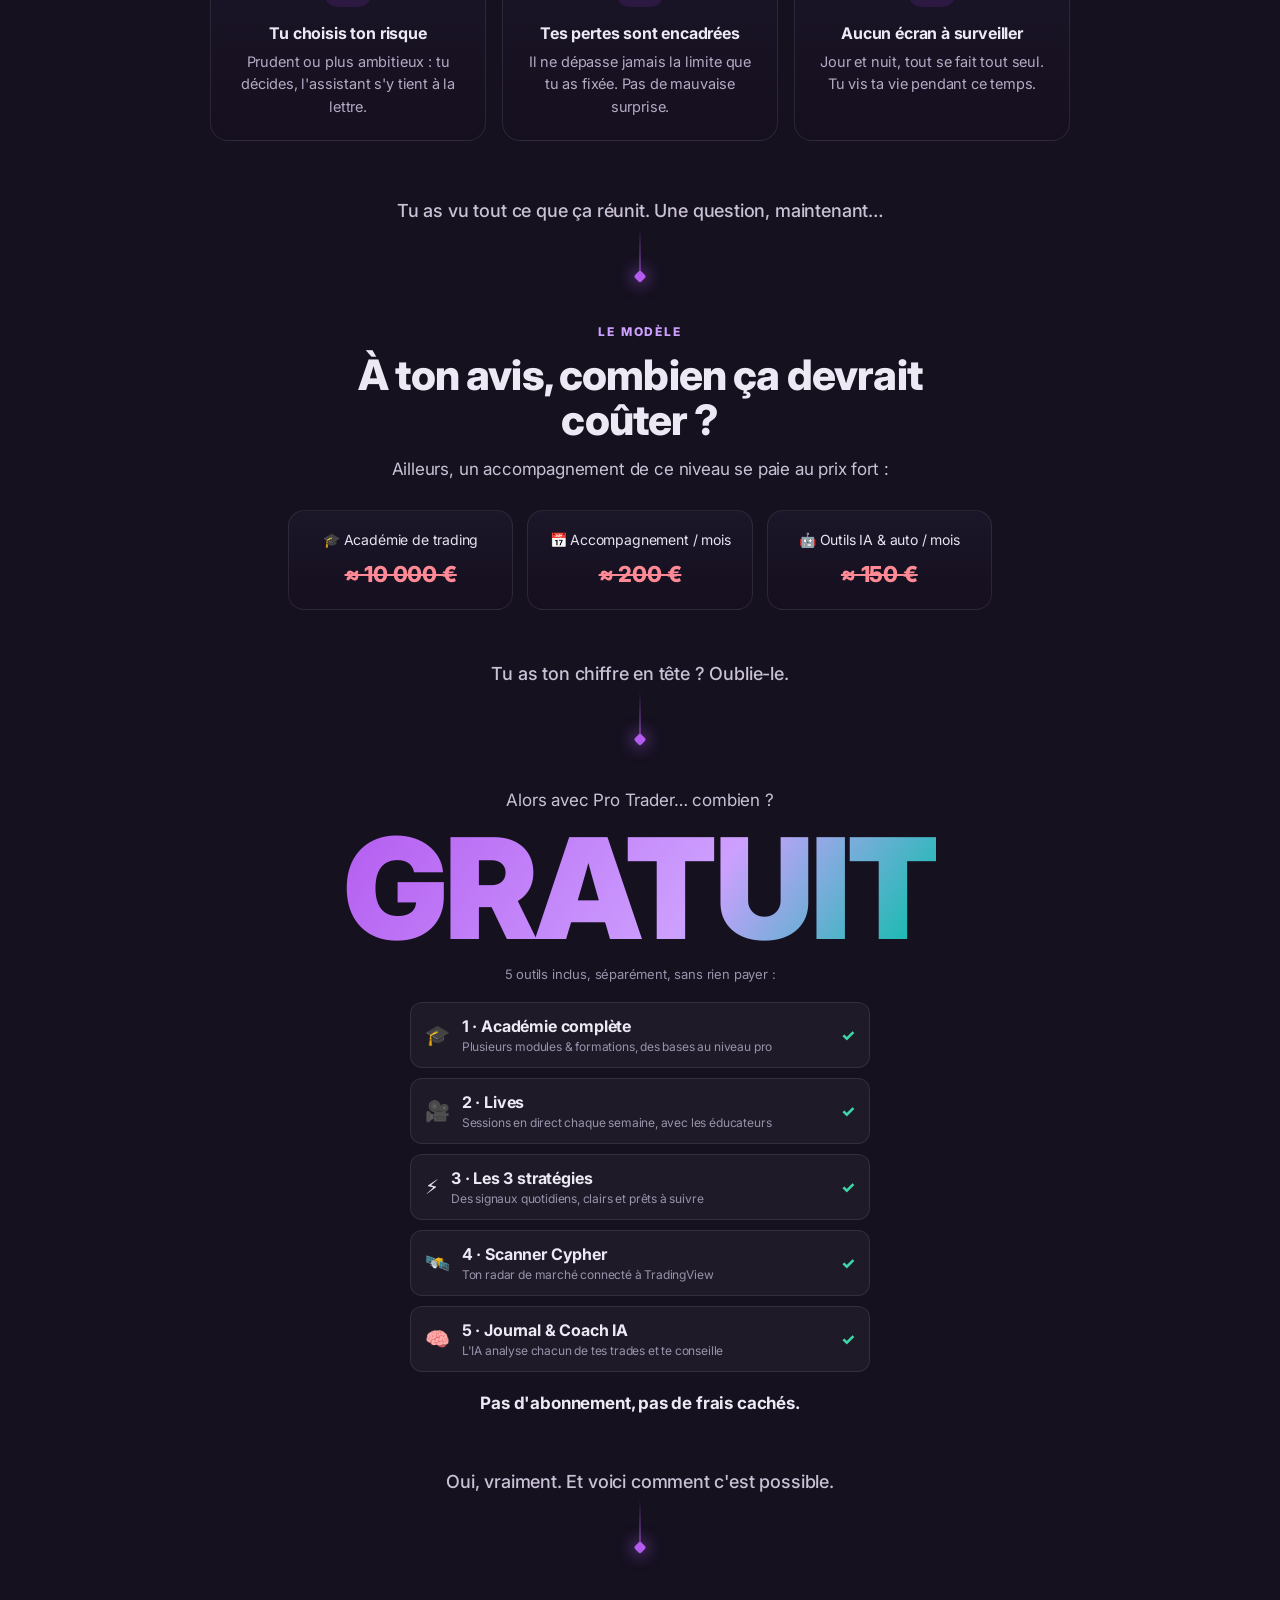
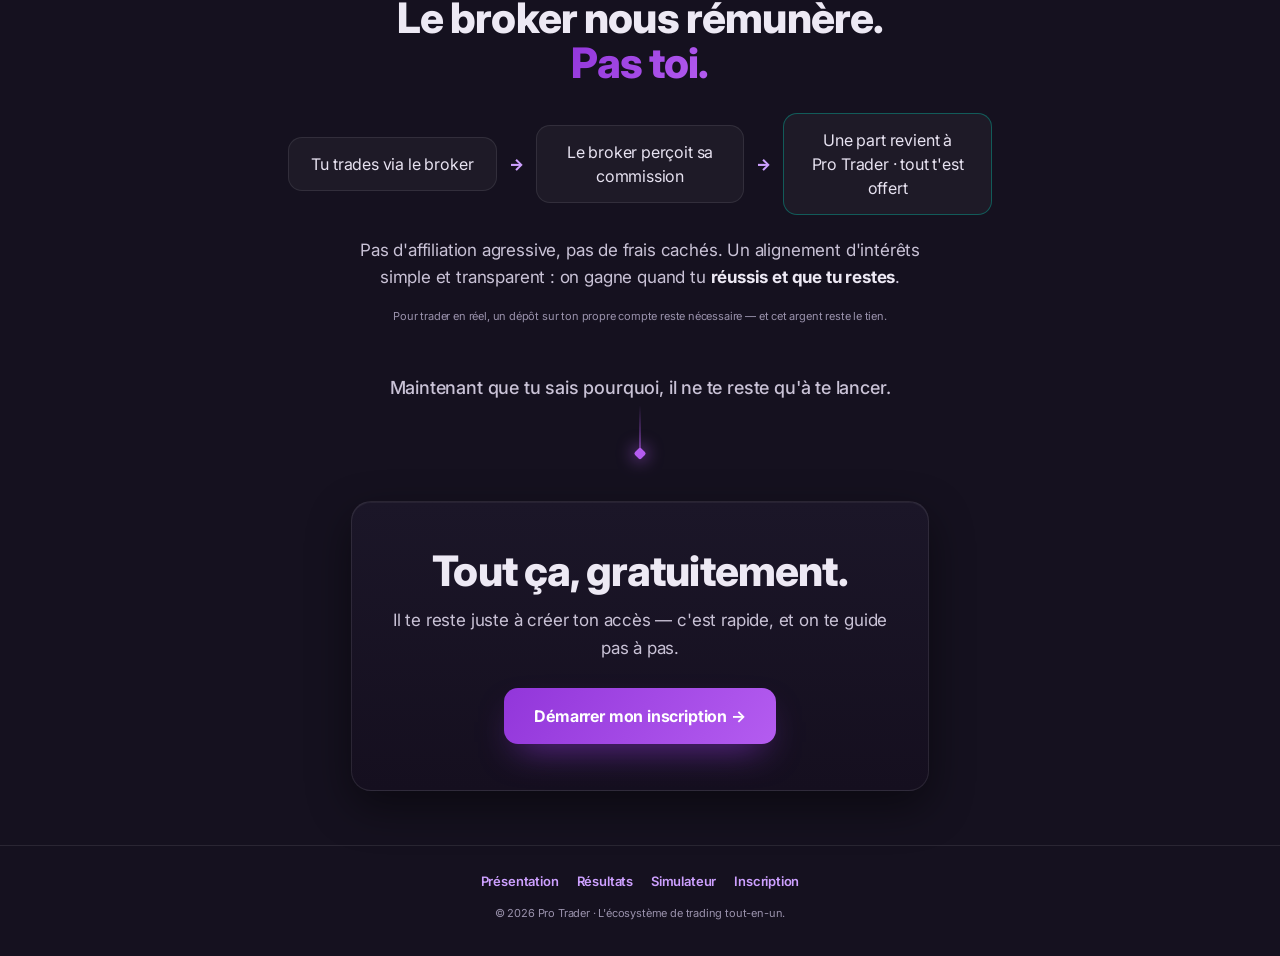
==== commit 08991649: "Make the presentation (with simulator + results) the homepage index.html is now the self-contained p" ====
--- a/index.html
+++ b/index.html
@@ -3,25 +3,248 @@
 <head>
   <meta charset="UTF-8" />
   <meta name="viewport" content="width=device-width, initial-scale=1.0" />
-  <title>Pro Trader — Inscription (TradeQuo + Pro Trader)</title>
-  <meta name="description" content="Crée ton compte TradeQuo puis ton compte Pro Trader, pas à pas. Sans connaissance technique." />
+  <title>Pro Trader — L'écosystème de trading tout-en-un</title>
+  <meta name="description" content="Une académie complète, des stratégies, un journal piloté par l'IA et l'automatisation — réunis dans un seul écosystème." />
   <meta name="theme-color" content="#15111F" />
   <link rel="icon" href="data:image/svg+xml,%3Csvg xmlns='http://www.w3.org/2000/svg' viewBox='0 0 32 32'%3E%3Crect width='32' height='32' rx='7' fill='%239236DA'/%3E%3Ctext x='16' y='23' font-size='19' font-family='Arial' font-weight='bold' fill='white' text-anchor='middle'%3EP%3C/text%3E%3C/svg%3E" />
   <link rel="preconnect" href="https://fonts.googleapis.com" />
   <link rel="preconnect" href="https://fonts.gstatic.com" crossorigin />
   <link href="https://fonts.googleapis.com/css2?family=Inter:wght@400;500;600;700;800;900&display=swap" rel="stylesheet" />
-  <link rel="stylesheet" href="style.css" />
+  <script>document.documentElement.classList.add('js');</script>
   <style>
-    /* — touche luxe OR & ARGENT sur l'inscription — */
-    .btn-gold{ background:linear-gradient(135deg,#F5D98B 0%,#D4AF37 45%,#B8860B 100%); color:#2a2008; box-shadow:0 14px 30px -12px rgba(212,175,55,.6); }
-    .btn-gold:hover{ filter:brightness(1.06); box-shadow:0 18px 38px -12px rgba(212,175,55,.7); }
-    .eyebrow{ color:#E6C56B !important; }
-    .step-num{ background:linear-gradient(135deg,#F5D98B,#B8860B) !important; color:#2a2008 !important; box-shadow:0 10px 22px -8px rgba(212,175,55,.6) !important; }
-    .step::before{ background:linear-gradient(90deg,#D4AF37,#C9CBD1) !important; }
-    .step-ico{ background:rgba(212,175,55,.14) !important; color:#E6C56B !important; }
-    .code-copy.copied{ background:rgba(212,175,55,.2) !important; color:#E6C56B !important; }
+    :root{
+      --bg:#15111F; --bg2:#0C0913; --ink:#EDE9F4; --text:#E7E2F0; --muted:#9A92AC;
+      --line:rgba(255,255,255,.09); --primary:#9236DA; --primary2:#B45CF0; --vlight:#CDA0FF;
+      --card:linear-gradient(180deg,#1B1628,#150F1F); --grad:linear-gradient(125deg,#9236DA,#B45CF0);
+      --green:#12B886; --red:#FB5A6A; --muted-2:#B3AAC4; --maxw:1080px;
+    }
+    *{ box-sizing:border-box; }
+    html{ scroll-behavior:smooth; scroll-padding-top:72px; }
+    body{ margin:0; background:var(--bg); color:var(--text); font-family:Inter,system-ui,sans-serif; -webkit-font-smoothing:antialiased; overflow-x:hidden; line-height:1.5; letter-spacing:-0.011em; text-rendering:optimizeLegibility; font-feature-settings:"kern" 1,"liga" 1; }
+    /* === FOND PREMIUM — Aurores douces (animations discrètes, reduced-motion safe) === */
+    body::before{ content:""; position:fixed; inset:0; z-index:-4; pointer-events:none;
+      background:
+        radial-gradient(1100px 600px at 50% -10%, rgba(146,54,218,.24), transparent 60%),
+        radial-gradient(1200px 720px at 84% 6%, rgba(180,92,240,.12), transparent 60%),
+        radial-gradient(950px 620px at -8% 32%, rgba(108,70,240,.12), transparent 55%),
+        radial-gradient(1000px 760px at 50% 112%, rgba(146,54,218,.13), transparent 60%),
+        linear-gradient(180deg, #15111F 0%, #120E1B 60%, #0E0A17 100%); }
+    body::after{ content:""; position:fixed; inset:0; z-index:-1; pointer-events:none; opacity:.55;
+      background-image:
+        linear-gradient(rgba(255,255,255,.022) 1px, transparent 1px),
+        linear-gradient(90deg, rgba(255,255,255,.022) 1px, transparent 1px);
+      background-size:46px 46px;
+      -webkit-mask-image:radial-gradient(circle at 50% 14%, #000, transparent 78%);
+      mask-image:radial-gradient(circle at 50% 14%, #000, transparent 78%);
+      animation:gridBreath 30s ease-in-out infinite; will-change:opacity; }
+    @keyframes gridBreath{ 0%,100%{ opacity:.42 } 50%{ opacity:.60 } }
+    .bg-stars{ position:fixed; inset:0; z-index:-3; pointer-events:none;
+      background-image:url("data:image/svg+xml,%3Csvg xmlns='http://www.w3.org/2000/svg' width='320' height='320'%3E%3Cg fill='%23CDA0FF'%3E%3Ccircle cx='30' cy='40' r='1'/%3E%3Ccircle cx='110' cy='90' r='.8'/%3E%3Ccircle cx='200' cy='30' r='1.1'/%3E%3Ccircle cx='270' cy='120' r='.7'/%3E%3Ccircle cx='60' cy='180' r='.9'/%3E%3Ccircle cx='160' cy='220' r='.8'/%3E%3Ccircle cx='240' cy='200' r='1'/%3E%3Ccircle cx='300' cy='280' r='.7'/%3E%3Ccircle cx='20' cy='270' r='.8'/%3E%3Ccircle cx='130' cy='300' r='.9'/%3E%3C/g%3E%3C/svg%3E"), url("data:image/svg+xml,%3Csvg xmlns='http://www.w3.org/2000/svg' width='240' height='240'%3E%3Cg fill='%23B45CF0'%3E%3Ccircle cx='50' cy='30' r='.7'/%3E%3Ccircle cx='150' cy='70' r='.6'/%3E%3Ccircle cx='210' cy='150' r='.7'/%3E%3Ccircle cx='90' cy='130' r='.6'/%3E%3Ccircle cx='180' cy='210' r='.7'/%3E%3Ccircle cx='30' cy='190' r='.6'/%3E%3C/g%3E%3C/svg%3E");
+      background-repeat:repeat, repeat; background-size:320px 320px, 240px 240px; opacity:.40;
+      -webkit-mask-image:radial-gradient(120% 90% at 50% 0%, #000 0%, rgba(0,0,0,.55) 45%, transparent 80%);
+      mask-image:radial-gradient(120% 90% at 50% 0%, #000 0%, rgba(0,0,0,.55) 45%, transparent 80%);
+      animation:starsTwinkle 18s ease-in-out infinite; will-change:opacity; }
+    @keyframes starsTwinkle{ 0%,100%{ opacity:.32 } 50%{ opacity:.5 } }
+    .orb{ position:fixed; z-index:-2; border-radius:50%; pointer-events:none; filter:blur(90px); opacity:.36; will-change:transform; mix-blend-mode:screen; }
+    .orb-a{ width:540px; height:540px; top:-150px; left:-120px; background:radial-gradient(circle, rgba(146,54,218,.50), transparent 70%); animation:auroraA 26s ease-in-out infinite alternate; }
+    .orb-b{ width:600px; height:600px; bottom:-200px; right:-150px; background:radial-gradient(circle, rgba(108,70,240,.44), transparent 70%); animation:auroraB 32s ease-in-out infinite alternate; }
+    .orb-c{ width:680px; height:680px; top:34%; left:46%; background:radial-gradient(circle, rgba(180,92,240,.22) 0%, rgba(0,191,166,.07) 45%, transparent 72%); opacity:.30; filter:blur(110px); animation:auroraC 40s ease-in-out infinite alternate; }
+    @keyframes auroraA{ 0%{ transform:translate(0,0) scale(1);} 50%{ transform:translate(80px,60px) scale(1.12);} 100%{ transform:translate(150px,110px) scale(1.18);} }
+    @keyframes auroraB{ 0%{ transform:translate(0,0) scale(1.05);} 50%{ transform:translate(-70px,-50px) scale(1.12);} 100%{ transform:translate(-130px,-90px) scale(1.16);} }
+    @keyframes auroraC{ 0%{ transform:translate(-50%,-50%) scale(1) rotate(0deg);} 50%{ transform:translate(-46%,-54%) scale(1.1) rotate(6deg);} 100%{ transform:translate(-54%,-47%) scale(1.05) rotate(-5deg);} }
+    @media (prefers-reduced-motion:reduce){ .orb,.bg-stars,body::after{ animation:none !important; } .orb-c{ transform:translate(-50%,-50%) !important; } body::after{ opacity:.5; } .bg-stars{ opacity:.4; } }
+    *:focus-visible{ outline:2px solid var(--primary2); outline-offset:2px; border-radius:8px; }
+    ::selection{ background:rgba(146,54,218,.4); }
+    img{ max-width:100%; display:block; }
+    a{ color:inherit; }
+    .wrap{ max-width:var(--maxw); margin:0 auto; padding:0 20px; }
+    @media (min-width:640px){ .wrap{ padding:0 28px; } }
+    .narrow{ max-width:760px; margin-left:auto; margin-right:auto; }
+
+    .eyebrow{ font-size:12px; font-weight:800; letter-spacing:.16em; line-height:1.3; text-transform:uppercase; color:var(--vlight); margin:0 0 10px; }
+    .h-hero{ color:var(--ink); font-weight:800; letter-spacing:-.025em; line-height:1.04; font-size:clamp(36px,6vw,68px); margin:0; }
+    .h-sec{ color:var(--ink); font-weight:800; letter-spacing:-.02em; line-height:1.08; font-size:clamp(27px,3.7vw,42px); margin:0; }
+    .lead{ font-size:clamp(16px,2.1vw,19px); line-height:1.6; color:#C9C2D6; }
+    .grad{ background:var(--grad); -webkit-background-clip:text; background-clip:text; color:transparent; }
+    .h-hero .grad{ background-image:linear-gradient(110deg,#9236DA,#B45CF0 42%,#CDA0FF 64%,#B45CF0 86%); background-size:230% auto; animation:gradShimmer 8.5s ease-in-out infinite; }
+    @keyframes gradShimmer{ 0%,100%{ background-position:0% center } 50%{ background-position:100% center } }
+    .fine{ font-size:11px; line-height:1.5; color:var(--muted); }
+
+    .btn{ display:inline-flex; align-items:center; justify-content:center; gap:8px; font-weight:700; border-radius:14px; cursor:pointer; text-decoration:none; border:0; transition:transform .15s, box-shadow .2s, filter .2s; }
+    .btn:active{ transform:translateY(1px) scale(.99); }
+    .btn-lg{ padding:16px 30px; font-size:16px; }
+    .btn-md{ padding:13px 22px; font-size:15px; }
+    .btn-primary{ background:var(--grad); color:#fff; box-shadow:0 16px 36px -14px rgba(146,54,218,.7); }
+    .btn-primary:hover{ filter:brightness(1.08); box-shadow:0 20px 44px -14px rgba(146,54,218,.8); }
+    .btn-ghost{ background:rgba(255,255,255,.04); border:1px solid var(--line); color:var(--text); }
+    .btn-ghost:hover{ background:rgba(255,255,255,.08); }
+    .disabled-link{ opacity:.45; pointer-events:none; cursor:not-allowed; filter:grayscale(.5); box-shadow:none!important; }
+
+    .scroll-cue{ display:inline-flex; flex-direction:column; align-items:center; gap:9px; margin-top:42px; text-decoration:none; color:var(--muted); }
+    .scroll-cue:hover{ color:var(--vlight); }
+    .scroll-cue-txt{ font-size:11px; font-weight:700; letter-spacing:.16em; text-transform:uppercase; }
+    .scroll-cue-line{ position:relative; width:2px; height:52px; border-radius:2px; background:rgba(255,255,255,.12); overflow:hidden; }
+    .scroll-cue-dot{ position:absolute; left:0; top:0; width:2px; height:16px; border-radius:2px; background:linear-gradient(var(--primary),var(--primary2)); animation:scrolldot 1.7s ease-in-out infinite; }
+    @keyframes scrolldot{ 0%{ transform:translateY(-16px); opacity:0 } 22%{ opacity:1 } 78%{ opacity:1 } 100%{ transform:translateY(52px); opacity:0 } }
+    @media (prefers-reduced-motion:reduce){ .scroll-cue-dot{ animation:none; top:18px; } }
+
+    /* connecteur décoratif entre les sections */
+    .connector{ display:flex; justify-content:center; padding:2px 0; }
+    .connector i{ position:relative; display:block; width:2px; height:50px; border-radius:2px; background:linear-gradient(rgba(180,92,240,0), rgba(180,92,240,.6)); }
+    .connector i::after{ content:""; position:absolute; left:50%; bottom:-3px; width:9px; height:9px; transform:translateX(-50%) rotate(45deg); border-radius:2px; background:var(--primary2); box-shadow:0 0 16px 2px rgba(180,92,240,.6); }
+
+    .chip{ display:inline-flex; align-items:center; gap:7px; border-radius:999px; border:1px solid var(--line); background:rgba(255,255,255,.03); padding:7px 14px; font-size:13px; color:#B7AEC6; }
+    .card{ background:var(--card); border:1px solid var(--line); border-radius:20px; box-shadow:0 16px 44px rgba(0,0,0,.45), inset 0 1px 0 rgba(255,255,255,.05); }
+
+    .topbar{ position:sticky; top:0; z-index:40; background:rgba(21,17,31,.72); backdrop-filter:blur(10px); border-bottom:1px solid var(--line); }
+    .topbar-in{ display:flex; align-items:center; gap:14px; padding:12px 0; }
+    .logo{ display:inline-flex; align-items:center; gap:9px; font-weight:800; color:var(--ink); text-decoration:none; }
+    .logo .mark{ display:grid; place-items:center; height:34px; width:34px; border-radius:10px; color:#fff; font-weight:800; background:var(--grad); }
+    .steps-nav{ margin-left:auto; display:flex; align-items:center; gap:6px; font-size:13px; }
+    .steps-nav a{ display:inline-flex; align-items:center; gap:7px; text-decoration:none; color:var(--muted); padding:6px 10px; border-radius:999px; }
+    .steps-nav a .n{ display:grid; place-items:center; height:22px; width:22px; border-radius:999px; background:rgba(255,255,255,.08); color:#B7AEC6; font-weight:800; font-size:12px; }
+    .steps-nav a.active{ color:var(--ink); font-weight:700; }
+    .steps-nav a.active .n{ background:var(--grad); color:#fff; }
+    .steps-nav .sep{ width:14px; height:2px; background:var(--line); border-radius:2px; }
+    @media (max-width:680px){ .steps-nav .lbl{ display:none; } }
+    .mainnav{ margin-left:auto; display:flex; align-items:center; gap:4px; font-size:14px; }
+    .mainnav a{ text-decoration:none; color:var(--muted); padding:8px 12px; border-radius:999px; font-weight:600; transition:color .2s, background .2s; }
+    .mainnav a:hover{ color:var(--ink); background:rgba(255,255,255,.05); }
+    .mainnav a.active{ color:var(--ink); }
+    .mainnav a.btn-nav{ color:#fff; background:var(--grad); padding:9px 16px; margin-left:6px; box-shadow:0 10px 24px -12px rgba(146,54,218,.8); }
+    .mainnav a.btn-nav:hover{ filter:brightness(1.08); background:var(--grad); }
+    @media (max-width:680px){ .mainnav a.txtlink{ display:none; } }
+
+    .scene{ min-height:auto; display:flex; align-items:center; padding:50px 0; }
+    .scene.hero{ min-height:84vh; }
+    .scene.short{ min-height:auto; padding:44px 0; }
+    @media (max-width:640px){ .scene{ padding:36px 0; } .scene.hero{ min-height:auto; padding:46px 0; } .scene-grid{ gap:26px; } }
+    .scene-grid{ display:grid; gap:34px; align-items:center; }
+    @media (min-width:900px){ .scene-grid.two{ grid-template-columns:1.05fr .95fr; gap:48px; } }
+
+    .pillars{ display:grid; gap:16px; grid-template-columns:1fr; }
+    @media (min-width:620px){ .pillars{ grid-template-columns:1fr 1fr; } }
+    @media (min-width:980px){ .pillars{ grid-template-columns:1fr 1fr 1fr; } }
+    .pillar{ background:var(--card); border:1px solid var(--line); border-radius:18px; padding:22px; box-shadow:inset 0 1px 0 rgba(255,255,255,.04); transition:transform .25s, border-color .25s, box-shadow .25s; }
+    .pillar:hover{ transform:translateY(-3px); border-color:rgba(180,92,240,.45); box-shadow:0 22px 46px -18px rgba(146,54,218,.55), inset 0 1px 0 rgba(255,255,255,.06); }
+    .pico{ display:grid; place-items:center; height:48px; width:48px; border-radius:14px; background:rgba(146,54,218,.16); margin-bottom:14px; font-size:26px; line-height:1; }
+    .pillar h3{ margin:0 0 6px; font-size:18px; color:var(--ink); }
+    .pillar p{ margin:0; font-size:14.5px; line-height:1.55; color:var(--muted-2); }
+    .feature-ico{ display:grid; place-items:center; height:54px; width:54px; border-radius:16px; color:#fff; background:var(--grad); box-shadow:0 14px 30px -10px rgba(146,54,218,.7); }
+
+    /* cartes stratégies avec anneau de progression */
+    .strat{ background:var(--card); border:1px solid var(--line); border-radius:20px; padding:28px 22px; text-align:center; box-shadow:0 16px 44px rgba(0,0,0,.35), inset 0 1px 0 rgba(255,255,255,.05); transition:transform .25s, border-color .25s, box-shadow .25s; }
+    .strat:hover{ transform:translateY(-3px); border-color:rgba(180,92,240,.45); box-shadow:0 24px 50px -18px rgba(146,54,218,.5), inset 0 1px 0 rgba(255,255,255,.07); }
+    .ring{ position:relative; width:132px; height:132px; margin:0 auto; }
+    .ring svg{ width:100%; height:100%; transform:rotate(-90deg); }
+    .ring-bg{ fill:none; stroke:rgba(255,255,255,.08); stroke-width:9; }
+    .ring-fg{ fill:none; stroke-width:9; stroke-linecap:round; stroke-dashoffset:326.7; transition:stroke-dashoffset 1.4s cubic-bezier(.2,.8,.2,1); }
+    .reveal.in .ring-fg{ stroke-dashoffset:var(--off,0); }
+    .ring-val{ position:absolute; inset:0; display:grid; place-items:center; line-height:1; }
+    .ring-val b{ font-size:30px; font-weight:900; color:var(--ink); letter-spacing:-.02em; }
+    .ring-val b span{ font-size:15px; color:var(--vlight); margin-left:1px; }
+    .strat-cap{ font-size:11px; font-weight:800; letter-spacing:.14em; text-transform:uppercase; color:var(--vlight); margin-top:12px; }
+    .strat h3{ margin:5px 0 0; font-size:20px; color:var(--ink); }
+    .strat p{ margin:7px 0 0; font-size:14px; line-height:1.5; color:var(--muted-2); }
+    .strat-stats{ display:flex; flex-wrap:wrap; gap:8px; justify-content:center; margin-top:14px; }
+
+    /* badges gamification */
+    .badge{ display:inline-flex; align-items:center; gap:6px; border-radius:999px; border:1px solid var(--line); background:rgba(255,255,255,.04); padding:7px 13px; font-size:13px; font-weight:600; color:var(--text); }
+    .laptop{ position:relative; }
+    .laptop svg{ width:100%; height:auto; display:block; filter:drop-shadow(0 28px 60px rgba(0,0,0,.5)); }
+    .livecall{ position:relative; }
+    .livecall svg{ width:100%; height:auto; display:block; filter:drop-shadow(0 26px 56px rgba(0,0,0,.5)); }
+    .gtile{ display:flex; flex-direction:column; align-items:center; gap:6px; width:92px; padding:14px 8px; background:var(--card); border:1px solid var(--line); border-radius:14px; font-size:24px; }
+    .gtile span{ font-size:11.5px; font-weight:600; color:var(--muted); }
+    .pricegrid{ display:grid; gap:14px; grid-template-columns:1fr; max-width:760px; margin:26px auto 0; }
+    @media (min-width:640px){ .pricegrid{ grid-template-columns:1fr 1fr 1fr; } }
+
+    .mock{ background:linear-gradient(180deg,#221A33,#181122); border:1px solid var(--line); border-radius:20px; box-shadow:0 26px 60px rgba(0,0,0,.5), inset 0 1px 0 rgba(255,255,255,.06); padding:18px; }
+    .bar{ height:10px; border-radius:999px; background:rgba(255,255,255,.07); overflow:hidden; }
+    .bar > span{ display:block; height:100%; border-radius:999px; background:var(--grad); }
+    .row{ display:flex; align-items:center; gap:12px; }
+    .cell{ background:rgba(255,255,255,.04); border:1px solid var(--line); border-radius:12px; padding:11px 14px; }
+    .tag{ display:inline-flex; align-items:center; gap:6px; border-radius:999px; padding:5px 11px; font-size:12.5px; font-weight:700; }
+    .tag-up{ background:rgba(18,184,134,.18); color:#3dd7a8; }
+    .tag-down{ background:rgba(251,90,106,.18); color:#ff8a96; }
+    .tag-v{ background:rgba(146,54,218,.22); color:var(--vlight); }
+    .tag-mut{ background:rgba(255,255,255,.06); color:#B7AEC6; }
+
+    .pricerow{ display:flex; align-items:center; justify-content:space-between; gap:14px; padding:13px 16px; border:1px solid var(--line); border-radius:14px; background:rgba(255,255,255,.03); }
+    .pricerow .old{ color:#8A8296; text-decoration:line-through; font-weight:700; }
+    .free-mega{ font-weight:900; letter-spacing:-.02em; font-size:clamp(56px,13vw,140px); line-height:.95; background:linear-gradient(125deg,#B45CF0,#CDA0FF 60%,#00BFA6); -webkit-background-clip:text; background-clip:text; color:transparent; }
+
+    .flow{ display:grid; gap:12px; grid-template-columns:1fr; }
+    @media (min-width:560px){ .flow{ grid-template-columns:1fr auto 1fr auto 1fr; align-items:center; } }
+    .flow .node{ background:rgba(255,255,255,.04); border:1px solid var(--line); border-radius:14px; padding:14px 16px; text-align:center; }
+    .flow .arrow{ display:grid; place-items:center; color:var(--vlight); font-weight:800; }
+    @media (max-width:559px){ .flow .arrow{ transform:rotate(90deg); } }
+
+    .foot{ border-top:1px solid var(--line); margin-top:10px; }
+    .foot-in{ padding:26px 0 34px; }
+
+    /* SIMULATEUR */
+    .sim{ display:grid; gap:18px; } @media (min-width:860px){ .sim{ grid-template-columns:1fr 1fr; align-items:stretch; } }
+    .pan{ background:var(--card); border:1px solid var(--line); border-radius:20px; padding:24px; box-shadow:0 16px 44px rgba(0,0,0,.4), inset 0 1px 0 rgba(255,255,255,.05); }
+    .ctrl{ margin-bottom:22px; } .ctrl:last-child{ margin-bottom:0; }
+    .ctrl-top{ display:flex; justify-content:space-between; align-items:baseline; margin-bottom:10px; }
+    .ctrl-top label{ font-weight:700; color:var(--ink); font-size:15px; }
+    .ctrl-top .val{ font-weight:800; color:var(--vlight); font-size:16px; }
+    input[type=range]{ -webkit-appearance:none; appearance:none; width:100%; height:6px; border-radius:999px; background:rgba(255,255,255,.13); outline:none; }
+    input[type=range]::-webkit-slider-thumb{ -webkit-appearance:none; appearance:none; width:22px; height:22px; border-radius:50%; background:#B45CF0; cursor:pointer; box-shadow:0 4px 14px rgba(146,54,218,.7); border:2px solid #fff2; transition:box-shadow .2s, transform .15s; }
+    input[type=range]::-moz-range-thumb{ width:22px; height:22px; border:0; border-radius:50%; background:#B45CF0; cursor:pointer; }
+    .seg{ display:flex; gap:8px; flex-wrap:wrap; }
+    .seg button{ flex:1; min-width:84px; padding:11px 12px; border-radius:12px; border:1px solid var(--line); background:rgba(255,255,255,.04); color:var(--text); font-weight:600; font-size:14px; cursor:pointer; transition:all .2s; font-family:inherit; }
+    .seg button:hover{ background:rgba(255,255,255,.08); }
+    .seg button.on{ background:var(--grad); color:#fff; border-color:transparent; box-shadow:0 10px 24px -12px rgba(146,54,218,.8); }
+    .res-head{ font-size:13px; color:var(--muted); font-weight:600; }
+    .bigres{ font-size:clamp(40px,9vw,64px); font-weight:900; letter-spacing:-.02em; background:var(--grad); -webkit-background-clip:text; background-clip:text; color:transparent; line-height:1; margin:6px 0 4px; }
+    .gain{ font-weight:800; color:#3dd7a8; font-size:18px; }
+    .simchart{ margin-top:18px; } .simchart svg{ width:100%; height:auto; display:block; }
+    .sim-line{ fill:none; stroke:url(#ln); stroke-width:3; stroke-linecap:round; stroke-linejoin:round; }
+    .risknote{ margin-top:14px; display:flex; gap:9px; align-items:flex-start; border:1px solid rgba(245,158,11,.32); background:rgba(245,158,11,.10); color:#F3C57C; border-radius:13px; padding:12px 14px; font-size:12.5px; line-height:1.5; }
+    input[type=number]{ width:100%; background:rgba(255,255,255,.05); border:1px solid var(--line); border-radius:12px; color:var(--ink); font-size:18px; font-weight:800; padding:11px 14px; outline:none; font-family:inherit; }
+    input[type=number]:focus{ border-color:var(--primary2); }
+    .simtable{ width:100%; border-collapse:collapse; font-size:13px; }
+    .simtable th{ text-align:right; font-weight:700; color:var(--muted); font-size:10.5px; text-transform:uppercase; letter-spacing:.03em; padding:8px 5px; border-bottom:1px solid var(--line); }
+    .simtable th:first-child, .simtable td:first-child{ text-align:left; }
+    .simtable td{ text-align:right; padding:9px 5px; border-bottom:1px solid rgba(255,255,255,.05); color:var(--text); }
+    .simtable tr:last-child td{ border-bottom:0; }
+    .simtable td.cap{ color:var(--vlight); font-weight:800; }
+
+    .reveal{ transition:opacity .6s ease, transform .6s ease; }
+    .js .reveal{ opacity:0; transform:translateY(18px); }
+    .js .reveal.in{ opacity:1; transform:none; }
+    @media (prefers-reduced-motion:reduce){ *,*::before,*::after{ animation-duration:.001ms!important; transition-duration:.001ms!important; } html{ scroll-behavior:auto; } .js .reveal{ opacity:1!important; transform:none!important; } }
+
+    /* --- polish round 6 (esthétique, sans changement de contenu) --- */
+    .bridge{ text-align:center; max-width:560px; margin:0 auto; padding:6px 20px 2px; font-size:clamp(14.5px,1.7vw,18px); line-height:1.5; color:#C9C2D6; font-weight:500; }
+    /* grands écrans : contenu plus large & imposant */
+    @media (min-width:1280px){ :root{ --maxw:1180px; } .lead{ font-size:clamp(17px,1.3vw,21px); } }
+    @media (min-width:1700px){ :root{ --maxw:1280px; } }
+
+    .btn-primary{ position:relative; overflow:hidden; }
+    .btn-primary::after{ content:""; position:absolute; top:0; left:-130%; width:60%; height:100%; transform:skewX(-20deg); background:linear-gradient(90deg, transparent, rgba(255,255,255,.28), transparent); transition:left .6s ease; pointer-events:none; }
+    .btn-primary:hover::after{ left:140%; }
+    .tag{ box-shadow:inset 0 1px 0 rgba(255,255,255,.06); }
+    .chip{ box-shadow:inset 0 1px 0 rgba(255,255,255,.05); }
+    .gtile{ box-shadow:inset 0 1px 0 rgba(255,255,255,.05); }
+    .bigres,.gain,#capStart,.ring-val b,.simtable td,.simtable th,input[type=number]{ font-variant-numeric:tabular-nums; }
+    .livecall::before{ content:""; position:absolute; inset:-8% 0 6%; z-index:-1; pointer-events:none; background:radial-gradient(70% 55% at 50% 30%, rgba(146,54,218,.22), transparent 70%); filter:blur(20px); }
+    input[type=range]:hover::-webkit-slider-thumb{ box-shadow:0 4px 14px rgba(146,54,218,.7), 0 0 0 8px rgba(180,92,240,.18); }
+    input[type=range]:focus-visible::-webkit-slider-thumb{ box-shadow:0 4px 14px rgba(146,54,218,.7), 0 0 0 6px rgba(180,92,240,.30); transform:scale(1.06); }
+    input[type=range]:hover::-moz-range-thumb{ box-shadow:0 0 0 8px rgba(180,92,240,.18); }
+    input[type=range]:focus-visible::-moz-range-thumb{ box-shadow:0 0 0 6px rgba(180,92,240,.30); }
+    @media (max-width:560px){
+      .simtable{ font-size:12px; }
+      .simtable th{ font-size:10px; padding:7px 5px; }
+      .simtable td{ padding:8px 5px; }
+      .foot-in a{ display:inline-flex; align-items:center; min-height:40px; padding:6px 10px; }
+      .mainnav a{ min-height:40px; }
+    }
+    @media (max-width:430px){ .scene{ padding:34px 0; } .scene.short{ padding:30px 0; } .connector i{ height:38px; } .scene-grid{ gap:26px; } }
+    @media (max-width:400px){ .wrap{ padding:0 16px; } .pan{ padding:20px; } .bigres{ font-size:clamp(34px,8.5vw,44px); word-break:break-word; } .gain{ font-size:16px; } }
   </style>
-  <script>document.documentElement.classList.add('js');</script>
 </head>
 <body>
   <div class="bg-stars" aria-hidden="true"></div>
@@ -29,150 +252,879 @@
   <div class="orb orb-b" aria-hidden="true"></div>
   <div class="orb orb-c" aria-hidden="true"></div>
 
+  <!-- dégradés réutilisables (anneaux + graphique Cypher) -->
   <svg width="0" height="0" aria-hidden="true" style="position:absolute"><defs>
-    <g id="i-check"><path d="M20 6 9 17l-5-5"/></g>
-    <g id="i-arrow"><path d="M5 12h14"/><path d="m13 6 6 6-6 6"/></g>
-    <g id="i-back"><path d="M19 12H5"/><path d="m11 18-6-6 6-6"/></g>
-    <g id="i-bank"><rect x="2" y="5" width="20" height="14" rx="2"/><path d="M2 10h20"/></g>
-    <g id="i-user"><circle cx="12" cy="8" r="4"/><path d="M4 21a8 8 0 0 1 16 0"/></g>
-    <g id="i-play"><path d="M8 5v14l11-7z"/></g>
-    <g id="i-clock"><circle cx="12" cy="12" r="9"/><path d="M12 7v5l3 2"/></g>
-    <g id="i-alert"><path d="M12 9v4"/><path d="M12 17h.01"/><path d="M10.3 3.9 1.8 18a2 2 0 0 0 1.7 3h17a2 2 0 0 0 1.7-3L13.7 3.9a2 2 0 0 0-3.4 0Z"/></g>
-    <g id="i-key"><circle cx="7.5" cy="15.5" r="4.5"/><path d="m10.7 12.3 9.3-9.3"/><path d="m18 5 3 3"/><path d="m15 8 3 3"/></g>
-    <g id="i-ig"><rect x="3" y="3" width="18" height="18" rx="5"/><circle cx="12" cy="12" r="4"/><circle cx="17.5" cy="6.5" r="1"/></g>
+    <linearGradient id="ringGrad" x1="0" y1="0" x2="1" y2="1"><stop offset="0" stop-color="#9236DA"/><stop offset="1" stop-color="#CDA0FF"/></linearGradient>
+    <linearGradient id="ln" x1="0" y1="0" x2="1" y2="0"><stop offset="0" stop-color="#9236DA"/><stop offset="1" stop-color="#B45CF0"/></linearGradient>
+    <linearGradient id="simFill" x1="0" y1="0" x2="0" y2="1"><stop offset="0" stop-color="#9236DA" stop-opacity=".35"/><stop offset="1" stop-color="#9236DA" stop-opacity="0"/></linearGradient>
   </defs></svg>
 
   <!-- TOPBAR -->
   <header class="topbar">
     <div class="wrap topbar-in">
       <a href="index.html" class="logo"><span class="mark">P</span> Pro&nbsp;Trader</a>
-      <nav class="steps-nav" aria-label="Progression">
-        <a href="index.html" class="active" aria-current="step"><span class="n">1</span><span class="lbl">Inscription</span></a>
-        <span class="sep" aria-hidden="true"></span>
-        <a href="depot.html"><span class="n">2</span><span class="lbl">Dépôt</span></a>
+      <nav class="mainnav" aria-label="Navigation">
+        <a href="index.html" class="active txtlink">Présentation</a>
+        <a href="#resultats" class="txtlink">Résultats</a>
+        <a href="#simulateur" class="txtlink">Simulateur</a>
+        <a href="inscription.html" class="btn-nav">Démarrer →</a>
       </nav>
     </div>
   </header>
 
   <!-- HERO -->
-  <section class="wrap narrow" style="text-align:center; padding:54px 20px 8px">
-    <p class="eyebrow reveal">Étape 1 · Inscription</p>
-    <h1 class="h-sec reveal" style="margin-top:12px; font-size:clamp(28px,4.4vw,44px)">Crée tes accès, en 2 étapes</h1>
-    <p class="lead reveal" style="margin:16px auto 0; max-width:560px">On te guide pas à pas, dans le bon ordre. <strong style="color:var(--ink)">Aucune connaissance technique requise</strong> — et on ne parle pas encore de dépôt.</p>
-    <div class="trust reveal">
-      <span class="chip"><svg width="15" height="15" viewBox="0 0 24 24" fill="none" stroke="currentColor" stroke-width="2" stroke-linecap="round" stroke-linejoin="round"><use href="#i-check"/></svg>Gratuit</span>
-      <span class="chip"><svg width="15" height="15" viewBox="0 0 24 24" fill="none" stroke="currentColor" stroke-width="2" stroke-linecap="round" stroke-linejoin="round"><use href="#i-clock"/></svg>~10 min</span>
-      <span class="chip"><svg width="15" height="15" viewBox="0 0 24 24" fill="none" stroke="currentColor" stroke-width="2" stroke-linecap="round" stroke-linejoin="round"><use href="#i-play"/></svg>Tutos vidéo inclus</span>
-    </div>
-  </section>
-
-  <!-- ÉTAPES -->
-  <section class="wrap" style="padding:26px 20px 8px">
-    <div class="note note-blue reveal" style="max-width:760px; margin:0 auto">
-      <svg width="20" height="20" viewBox="0 0 24 24" fill="none" stroke="currentColor" stroke-width="2" stroke-linecap="round" stroke-linejoin="round"><use href="#i-check"/></svg>
-      <span>Inscris-toi <strong>uniquement via les liens de cette page</strong> — c'est ce qui débloque ton accès Pro&nbsp;Trader. Sans ça, l'accès ne peut pas s'ouvrir.</span>
-    </div>
-
-    <div class="timeline" style="max-width:820px; margin:12px auto 0">
-
-      <!-- ÉTAPE 1 -->
-      <div class="step reveal">
-        <div class="step-num">1</div>
-        <div style="display:flex; align-items:flex-start; gap:16px">
-          <div class="step-ico"><svg width="24" height="24" viewBox="0 0 24 24" fill="none" stroke="currentColor" stroke-width="1.8" stroke-linecap="round" stroke-linejoin="round"><use href="#i-bank"/></svg></div>
-          <div style="min-width:0">
-            <p class="eyebrow">Étape 1</p>
-            <h2 class="h-sec" style="font-size:22px; margin-top:4px">Ouvre ton compte de trading</h2>
-            <p style="margin:8px 0 0; font-size:15px; line-height:1.55; color:var(--muted)">Crée ton compte chez <strong style="color:var(--ink)">TradeQuo</strong> via le lien. C'est gratuit et rapide.</p>
+  <section class="scene hero">
+    <div class="wrap narrow" style="text-align:center">
+      <p class="eyebrow reveal">L'écosystème Pro&nbsp;Trader</p>
+      <h1 class="h-hero reveal" style="margin-top:16px">Le trading,<br /><span class="grad">enfin maîtrisé.</span></h1>
+      <p class="lead reveal" style="margin:24px auto 0; max-width:640px">Une <strong style="color:var(--ink)">académie complète</strong>, des stratégies, un <strong style="color:var(--ink)">journal piloté par l'IA</strong> et une <strong style="color:var(--ink)">automatisation totale</strong> — réunis dans un seul écosystème.</p>
+      <div class="reveal" style="margin-top:32px; display:flex; flex-wrap:wrap; gap:12px; justify-content:center">
+        <a href="inscription.html" class="btn btn-primary btn-lg">Démarrer maintenant →</a>
+        <a href="#ecosysteme" class="btn btn-ghost btn-lg">Découvrir l'écosystème</a>
+      </div>
+      <p class="reveal" style="margin-top:20px; font-size:13.5px; color:var(--muted)">Sans connaissance technique · on te guide pas à pas.</p>
+      <div class="reveal"><a href="#whoami" class="scroll-cue" aria-label="Défiler vers le bas"><span class="scroll-cue-txt">Défile pour découvrir</span><span class="scroll-cue-line"><span class="scroll-cue-dot"></span></span></a></div>
+    </div>
+  </section>
+
+  <!-- QUI JE SUIS -->
+  <section id="whoami" class="scene short">
+    <div class="wrap narrow card reveal" style="text-align:center; padding:34px 28px">
+      <img src="maxime.jpg" alt="Maxime" width="80" height="80" loading="lazy" decoding="async" style="height:80px; width:80px; border-radius:18px; object-fit:cover; object-position:top; margin:0 auto 14px; box-shadow:0 0 0 1px var(--line)" />
+      <p class="eyebrow">Qui t'accompagne</p>
+      <h2 class="h-sec" style="margin-top:8px; font-size:clamp(24px,3.2vw,34px)">Moi, c'est Maxime</h2>
+      <p class="lead" style="margin:14px auto 0; max-width:560px">Je trade depuis <strong style="color:var(--ink)">7 ans</strong>. Je n'ai pas créé Pro&nbsp;Trader&nbsp;: j'ai choisi les meilleurs outils et je <strong style="color:var(--ink)">t'accompagne</strong> à chaque étape. Une question&nbsp;? Écris-moi sur <a href="#" data-link="instagram" target="_blank" rel="noopener" style="color:var(--vlight); font-weight:700; text-decoration:underline; text-underline-offset:2px">@MaximeLobo_</a>.</p>
+    </div>
+  </section>
+
+  <p class="bridge reveal">Voici les six outils qu'il a réunis pour toi.</p>
+  <div class="connector" aria-hidden="true"><i></i></div>
+
+  <!-- ÉCOSYSTÈME -->
+  <section id="ecosysteme" class="scene short">
+    <div class="wrap">
+      <div style="text-align:center; max-width:620px; margin:0 auto 40px">
+        <p class="eyebrow reveal">Bien plus qu'un canal de signaux</p>
+        <h2 class="h-sec reveal" style="margin-top:14px">Six outils, un seul écosystème</h2>
+        <p class="lead reveal" style="margin-top:14px">On ne te donne pas que des signaux : on te donne tout pour comprendre, décider et progresser.</p>
+      </div>
+      <div class="pillars">
+        <div class="pillar reveal"><div class="pico">🎓</div><h3>Académie</h3><p>Des fondamentaux aux stratégies avancées sur les marchés.</p></div>
+        <div class="pillar reveal"><div class="pico">🎥</div><h3>Live Trading</h3><p>Des sessions en direct avec des éducateurs d'élite.</p></div>
+        <div class="pillar reveal"><div class="pico">⚡</div><h3>3 Stratégies</h3><p>Des signaux quotidiens à fort taux de réussite.</p></div>
+        <div class="pillar reveal"><div class="pico">🛰️</div><h3>Scanner Cypher</h3><p>Connecté à TradingView pour repérer les opportunités.</p></div>
+        <div class="pillar reveal"><div class="pico">🧠</div><h3>Journal IA</h3><p>Analyse intelligente de chaque trade via MetaTrader 5.</p></div>
+        <div class="pillar reveal"><div class="pico">🤖</div><h3>Automatisation</h3><p>L'IA exécute les trades selon ta gestion du risque.</p></div>
+      </div>
+    </div>
+  </section>
+
+  <p class="bridge reveal">Tout commence par les bases. Direction l'Académie.</p>
+  <div class="connector" aria-hidden="true"><i></i></div>
+
+  <!-- ACADÉMIE -->
+  <section class="scene">
+    <div class="wrap scene-grid two">
+      <div class="reveal">
+        <div class="feature-ico" style="font-size:26px">🎓</div>
+        <p class="eyebrow" style="margin-top:18px">Pilier 01 · Formation</p>
+        <h2 class="h-sec" style="margin-top:8px">Une académie de A à Z</h2>
+        <p class="lead" style="margin-top:14px">Au-delà des signaux, on t'apprend à comprendre les marchés, du premier chandelier à la gestion du risque pro.</p>
+        <p class="lead" style="margin-top:12px">Elle est organisée en <strong style="color:var(--ink)">plusieurs modules</strong>, et chaque module contient <strong style="color:var(--ink)">plusieurs formations courtes</strong> — tu avances pas à pas, à ton rythme.</p>
+      </div>
+      <div class="mock reveal" aria-hidden="true">
+        <div class="row" style="justify-content:space-between; margin-bottom:4px">
+          <p style="margin:0; font-weight:700; color:var(--ink)">Ton parcours</p>
+          <span class="tag tag-mut">👁️ Exemple visuel</span>
+        </div>
+        <p style="margin:0 0 16px; font-size:13px; color:var(--muted)">4 modules · 28 formations · progression 72 %</p>
+        <div style="display:flex; flex-direction:column; gap:15px">
+          <div>
+            <div class="row" style="justify-content:space-between"><span style="font-size:14px;color:var(--text)">1 · Les bases du marché</span><span class="tag tag-up">100 %</span></div>
+            <div style="font-size:11.5px; color:var(--muted); margin-top:3px">📚 7 formations</div>
+            <div class="bar" style="margin-top:6px"><span style="width:100%"></span></div>
           </div>
-        </div>
-
-        <div class="note note-red" style="margin-top:18px">
-          <svg width="20" height="20" viewBox="0 0 24 24" fill="none" stroke="currentColor" stroke-width="2" stroke-linecap="round" stroke-linejoin="round"><use href="#i-alert"/></svg>
-          <span><strong>IMPORTANT — choisis un compte réel RAW</strong> (et non « Standard »). C'est indispensable.</span>
-        </div>
-
-        <div class="ck-list" style="margin-top:16px">
-          <div class="ck-pill"><span class="ck-circle"><svg viewBox="0 0 24 24" fill="none" stroke="currentColor" stroke-width="3.5" stroke-linecap="round" stroke-linejoin="round"><use href="#i-check"/></svg></span><span>Remplis les informations de base</span></div>
-          <div class="ck-pill"><span class="ck-circle"><svg viewBox="0 0 24 24" fill="none" stroke="currentColor" stroke-width="3.5" stroke-linecap="round" stroke-linejoin="round"><use href="#i-check"/></svg></span><span>Type de compte : <strong style="color:var(--ink)">RAW</strong></span></div>
-          <div class="ck-pill"><span class="ck-circle"><svg viewBox="0 0 24 24" fill="none" stroke="currentColor" stroke-width="3.5" stroke-linecap="round" stroke-linejoin="round"><use href="#i-check"/></svg></span><span>Choisis ta devise préférée</span></div>
-          <div class="ck-pill"><span class="ck-circle"><svg viewBox="0 0 24 24" fill="none" stroke="currentColor" stroke-width="3.5" stroke-linecap="round" stroke-linejoin="round"><use href="#i-check"/></svg></span><span>Complète la vérification d'identité</span></div>
-        </div>
-
-        <div class="note note-amber" style="margin-top:14px">
-          <svg width="20" height="20" viewBox="0 0 24 24" fill="none" stroke="currentColor" stroke-width="2" stroke-linecap="round" stroke-linejoin="round"><use href="#i-key"/></svg>
-          <span><strong>Note bien ton numéro de compte de trading RAW</strong> (le compte que tu viens d'ouvrir — <strong>pas</strong> ton identifiant TradeQuo) : il te servira à l'étape 2 et pour activer ton bonus.</span>
-        </div>
-
-        <a href="https://my.tradequo.com/register?referral=019e8e96-5023-7169-93e5-2cd846dbb329" target="_blank" rel="noopener nofollow sponsored" class="btn btn-gold btn-md" style="margin-top:18px">Ouvrir mon compte TradeQuo <svg width="16" height="16" viewBox="0 0 24 24" fill="none" stroke="currentColor" stroke-width="2.2" stroke-linecap="round" stroke-linejoin="round"><use href="#i-arrow"/></svg></a>
-
+          <div>
+            <div class="row" style="justify-content:space-between"><span style="font-size:14px;color:var(--text)">2 · Lecture des bougies</span><span class="tag tag-up">100 %</span></div>
+            <div style="font-size:11.5px; color:var(--muted); margin-top:3px">📚 8 formations</div>
+            <div class="bar" style="margin-top:6px"><span style="width:100%"></span></div>
+          </div>
+          <div>
+            <div class="row" style="justify-content:space-between"><span style="font-size:14px;color:var(--text)">3 · Support &amp; résistance</span><span class="tag tag-v">78 %</span></div>
+            <div style="font-size:11.5px; color:var(--muted); margin-top:3px">📚 7 formations</div>
+            <div class="bar" style="margin-top:6px"><span style="width:78%"></span></div>
+          </div>
+          <div>
+            <div class="row" style="justify-content:space-between"><span style="font-size:14px;color:var(--muted)">4 · Money management</span><span class="tag tag-mut">À venir</span></div>
+            <div style="font-size:11.5px; color:var(--muted); margin-top:3px">📚 6 formations</div>
+            <div class="bar" style="margin-top:6px"><span style="width:0"></span></div>
+          </div>
+        </div>
+      </div>
+    </div>
+  </section>
+
+  <p class="bridge reveal">La théorie, c'est bien. Voir un pro le faire en direct, c'est mieux.</p>
+  <div class="connector" aria-hidden="true"><i></i></div>
+
+  <!-- LIVES -->
+  <section class="scene">
+    <div class="wrap scene-grid two">
+      <div class="reveal" aria-hidden="true" style="order:2">
+        <div class="livecall"><svg viewBox="0 0 540 384" xmlns="http://www.w3.org/2000/svg" font-family="Inter,system-ui,sans-serif">
+  <defs>
+    <linearGradient id="lcBg" x1="0" y1="0" x2="0" y2="1">
+      <stop offset="0" stop-color="#120D1C"/>
+      <stop offset="1" stop-color="#0E0A18"/>
+    </linearGradient>
+    <linearGradient id="lcHeader" x1="0" y1="0" x2="0" y2="1">
+      <stop offset="0" stop-color="#1B1228"/>
+      <stop offset="1" stop-color="#171022"/>
+    </linearGradient>
+    <linearGradient id="lcScene" x1="0" y1="0" x2="0" y2="1">
+      <stop offset="0" stop-color="#15101F"/>
+      <stop offset="1" stop-color="#0F0B19"/>
+    </linearGradient>
+    <linearGradient id="lcHalo" x1="0" y1="0" x2="1" y2="1">
+      <stop offset="0" stop-color="#9236DA" stop-opacity="0.22"/>
+      <stop offset="1" stop-color="#9236DA" stop-opacity="0"/>
+    </linearGradient>
+    <linearGradient id="lcMA" x1="0" y1="0" x2="1" y2="0">
+      <stop offset="0" stop-color="#B45CF0"/>
+      <stop offset="1" stop-color="#CDA0FF"/>
+    </linearGradient>
+    <linearGradient id="lcChartFill" x1="0" y1="0" x2="0" y2="1">
+      <stop offset="0" stop-color="#9236DA" stop-opacity="0.16"/>
+      <stop offset="1" stop-color="#9236DA" stop-opacity="0"/>
+    </linearGradient>
+    <radialGradient id="lcGlow" cx="0.5" cy="0.4" r="0.7">
+      <stop offset="0" stop-color="#B45CF0" stop-opacity="0.18"/>
+      <stop offset="1" stop-color="#B45CF0" stop-opacity="0"/>
+    </radialGradient>
+    <linearGradient id="lcQuit" x1="0" y1="0" x2="0" y2="1">
+      <stop offset="0" stop-color="#FB5A6A"/>
+      <stop offset="1" stop-color="#E23B4D"/>
+    </linearGradient>
+  </defs>
+
+  <!-- Window -->
+  <rect x="8" y="8" width="524" height="368" rx="18" fill="url(#lcBg)" stroke="rgba(255,255,255,0.10)"/>
+  <ellipse cx="270" cy="120" rx="260" ry="140" fill="url(#lcGlow)"/>
+
+  <!-- Header -->
+  <path d="M8 26 a18 18 0 0 1 18 -18 h488 a18 18 0 0 1 18 18 v22 h-524 z" fill="url(#lcHeader)"/>
+  <circle cx="26" cy="28" r="4.5" fill="#FB5A6A"/>
+  <circle cx="40" cy="28" r="4.5" fill="#F4C152"/>
+  <circle cx="54" cy="28" r="4.5" fill="#3dd7a8"/>
+  <!-- LIVE badge -->
+  <rect x="74" y="20" width="58" height="17" rx="8.5" fill="rgba(251,90,106,0.16)" stroke="rgba(251,90,106,0.45)"/>
+  <circle cx="85" cy="28.5" r="3.5" fill="#FB5A6A"/>
+  <text x="93" y="32" font-size="10.5" font-weight="700" fill="#FB5A6A">LIVE</text>
+  <text x="142" y="32" font-size="12.5" font-weight="600" fill="#EDE9F4">Live · Or (XAU/USD)</text>
+  <!-- viewers -->
+  <g>
+    <path d="M495 26 c5 -6 13 -6 18 0 c-5 6 -13 6 -18 0 z" fill="none" stroke="#9A92AC" stroke-width="1.3"/>
+    <circle cx="504" cy="26" r="2.4" fill="#9A92AC"/>
+  </g>
+  <text x="492" y="30.5" font-size="11" font-weight="600" fill="#CDA0FF" text-anchor="end">1 248 en ligne</text>
+  <line x1="8" y1="48" x2="532" y2="48" stroke="rgba(255,255,255,0.08)"/>
+
+  <!-- ===== SCENE: screen share (left) ===== -->
+  <rect x="16" y="56" width="328" height="244" rx="12" fill="url(#lcScene)" stroke="rgba(255,255,255,0.08)"/>
+  <rect x="16" y="56" width="328" height="244" rx="12" fill="url(#lcHalo)"/>
+  <!-- screen share label -->
+  <rect x="26" y="64" width="98" height="18" rx="9" fill="rgba(146,54,218,0.18)" stroke="rgba(180,92,240,0.4)"/>
+  <rect x="33" y="69.5" width="9" height="7" rx="1.5" fill="none" stroke="#CDA0FF" stroke-width="1.1"/>
+  <line x1="37.5" y1="76.5" x2="37.5" y2="79" stroke="#CDA0FF" stroke-width="1.1"/>
+  <line x1="35" y1="79" x2="40" y2="79" stroke="#CDA0FF" stroke-width="1.1"/>
+  <text x="48" y="76.5" font-size="9.5" font-weight="600" fill="#CDA0FF">Partage d'écran</text>
+  <!-- price tag top right of scene -->
+  <text x="334" y="76" font-size="11" font-weight="700" fill="#3dd7a8" text-anchor="end">+0,84 %</text>
+
+  <!-- chart grid -->
+  <g stroke="rgba(255,255,255,0.05)">
+    <line x1="32" y1="108" x2="328" y2="108"/>
+    <line x1="32" y1="138" x2="328" y2="138"/>
+    <line x1="32" y1="168" x2="328" y2="168"/>
+    <line x1="32" y1="198" x2="328" y2="198"/>
+    <line x1="32" y1="228" x2="328" y2="228"/>
+  </g>
+
+  <!-- MA area fill + line -->
+  <path d="M40 200 L66 188 L92 196 L118 178 L144 184 L170 162 L196 170 L222 150 L248 156 L274 134 L300 142 L322 124 L322 240 L40 240 Z" fill="url(#lcChartFill)"/>
+  <path d="M40 200 L66 188 L92 196 L118 178 L144 184 L170 162 L196 170 L222 150 L248 156 L274 134 L300 142 L322 124" fill="none" stroke="url(#lcMA)" stroke-width="1.8" stroke-linecap="round" stroke-linejoin="round"/>
+
+  <!-- Candles -->
+  <g stroke-linecap="round">
+    <!-- up green / down red, wicks + bodies -->
+    <line x1="48" y1="186" x2="48" y2="222" stroke="#12B886" stroke-width="1"/>
+    <rect x="44.5" y="196" width="7" height="18" rx="1.5" fill="#12B886"/>
+    <line x1="66" y1="180" x2="66" y2="214" stroke="#FB5A6A" stroke-width="1"/>
+    <rect x="62.5" y="188" width="7" height="18" rx="1.5" fill="#FB5A6A"/>
+    <line x1="84" y1="178" x2="84" y2="208" stroke="#12B886" stroke-width="1"/>
+    <rect x="80.5" y="186" width="7" height="16" rx="1.5" fill="#12B886"/>
+    <line x1="102" y1="166" x2="102" y2="200" stroke="#12B886" stroke-width="1"/>
+    <rect x="98.5" y="174" width="7" height="20" rx="1.5" fill="#12B886"/>
+    <line x1="120" y1="170" x2="120" y2="202" stroke="#FB5A6A" stroke-width="1"/>
+    <rect x="116.5" y="178" width="7" height="16" rx="1.5" fill="#FB5A6A"/>
+    <line x1="138" y1="160" x2="138" y2="192" stroke="#12B886" stroke-width="1"/>
+    <rect x="134.5" y="168" width="7" height="18" rx="1.5" fill="#12B886"/>
+    <line x1="156" y1="154" x2="156" y2="186" stroke="#12B886" stroke-width="1"/>
+    <rect x="152.5" y="162" width="7" height="18" rx="1.5" fill="#12B886"/>
+    <line x1="174" y1="158" x2="174" y2="190" stroke="#FB5A6A" stroke-width="1"/>
+    <rect x="170.5" y="166" width="7" height="16" rx="1.5" fill="#FB5A6A"/>
+    <line x1="192" y1="146" x2="192" y2="178" stroke="#12B886" stroke-width="1"/>
+    <rect x="188.5" y="154" width="7" height="18" rx="1.5" fill="#12B886"/>
+    <line x1="210" y1="142" x2="210" y2="174" stroke="#12B886" stroke-width="1"/>
+    <rect x="206.5" y="150" width="7" height="16" rx="1.5" fill="#12B886"/>
+    <line x1="228" y1="146" x2="228" y2="178" stroke="#FB5A6A" stroke-width="1"/>
+    <rect x="224.5" y="154" width="7" height="16" rx="1.5" fill="#FB5A6A"/>
+    <line x1="246" y1="134" x2="246" y2="166" stroke="#12B886" stroke-width="1"/>
+    <rect x="242.5" y="142" width="7" height="16" rx="1.5" fill="#12B886"/>
+    <line x1="264" y1="128" x2="264" y2="160" stroke="#12B886" stroke-width="1"/>
+    <rect x="260.5" y="136" width="7" height="18" rx="1.5" fill="#12B886"/>
+    <line x1="282" y1="132" x2="282" y2="162" stroke="#FB5A6A" stroke-width="1"/>
+    <rect x="278.5" y="140" width="7" height="14" rx="1.5" fill="#FB5A6A"/>
+    <line x1="300" y1="120" x2="300" y2="150" stroke="#12B886" stroke-width="1"/>
+    <rect x="296.5" y="126" width="7" height="18" rx="1.5" fill="#12B886"/>
+  </g>
+
+  <!-- dashed price line + tag -->
+  <line x1="32" y1="126" x2="312" y2="126" stroke="#CDA0FF" stroke-width="1" stroke-dasharray="4 4" opacity="0.7"/>
+  <rect x="290" y="118" width="44" height="16" rx="4" fill="#9236DA"/>
+  <text x="312" y="129.5" font-size="9.5" font-weight="700" fill="#FFFFFF" text-anchor="middle">2 412.8</text>
+
+  <!-- speaker overlay (bottom-left of scene) -->
+  <rect x="26" y="266" width="176" height="26" rx="13" fill="rgba(14,10,24,0.78)" stroke="rgba(255,255,255,0.10)"/>
+  <circle cx="40" cy="279" r="9" fill="#9236DA"/>
+  <text x="40" y="282.5" font-size="8.5" font-weight="700" fill="#FFFFFF" text-anchor="middle">PT</text>
+  <text x="54" y="282.5" font-size="9.5" font-weight="600" fill="#EDE9F4">Éducateur Pro Trader</text>
+  <circle cx="192" cy="279" r="3.5" fill="#FB5A6A"/>
+
+  <!-- ===== CHAT panel (right) ===== -->
+  <rect x="352" y="56" width="180" height="244" rx="12" fill="#171022" stroke="rgba(255,255,255,0.08)"/>
+  <text x="364" y="76" font-size="11.5" font-weight="700" fill="#EDE9F4">Chat en direct</text>
+  <line x1="362" y1="84" x2="522" y2="84" stroke="rgba(255,255,255,0.07)"/>
+
+  <!-- msg 1 -->
+  <circle cx="372" cy="100" r="9" fill="#3a2b52"/>
+  <text x="372" y="103.5" font-size="8" font-weight="700" fill="#CDA0FF" text-anchor="middle">KA</text>
+  <text x="386" y="98" font-size="8.5" font-weight="600" fill="#9A92AC">Karim</text>
+  <rect x="386" y="103" width="128" height="26" rx="8" fill="#1E1530"/>
+  <text x="394" y="114" font-size="8.5" fill="#EDE9F4">Le setup est net,</text>
+  <text x="394" y="124" font-size="8.5" fill="#EDE9F4">merci pour l'analyse</text>
+
+  <!-- msg 2 -->
+  <circle cx="372" cy="146" r="9" fill="#2b3b52"/>
+  <text x="372" y="149.5" font-size="8" font-weight="700" fill="#7fb4ff" text-anchor="middle">MA</text>
+  <text x="386" y="144" font-size="8.5" font-weight="600" fill="#9A92AC">Marie</text>
+  <rect x="386" y="149" width="128" height="26" rx="8" fill="#1E1530"/>
+  <text x="394" y="160" font-size="8.5" fill="#EDE9F4">On garde le stop</text>
+  <text x="394" y="170" font-size="8.5" fill="#EDE9F4">sous 2 405 ?</text>
+
+  <!-- msg 3 expert -->
+  <circle cx="372" cy="194" r="9" fill="#9236DA"/>
+  <text x="372" y="197.5" font-size="8" font-weight="700" fill="#FFFFFF" text-anchor="middle">PT</text>
+  <text x="386" y="190" font-size="8.5" font-weight="700" fill="#CDA0FF">Éducateur Pro Trader</text>
+  <rect x="386" y="195" width="128" height="36" rx="8" fill="rgba(146,54,218,0.18)" stroke="rgba(180,92,240,0.35)"/>
+  <text x="394" y="206" font-size="8.5" fill="#EDE9F4">Oui, stop 2 404.</text>
+  <text x="394" y="216" font-size="8.5" fill="#EDE9F4">Cible 1 vers 2 420,</text>
+  <text x="394" y="226" font-size="8.5" fill="#EDE9F4">on sécurise ensuite.</text>
+
+  <!-- input field -->
+  <rect x="362" y="266" width="160" height="26" rx="13" fill="#0F0B19" stroke="rgba(255,255,255,0.12)"/>
+  <text x="374" y="282.5" font-size="9" fill="#9A92AC">Écrire un message…</text>
+  <circle cx="509" cy="279" r="11" fill="#9236DA"/>
+  <path d="M504 279 h9 M510 275 l4 4 l-4 4" fill="none" stroke="#FFFFFF" stroke-width="1.6" stroke-linecap="round" stroke-linejoin="round"/>
+
+  <!-- ===== PARTICIPANTS ROW ===== -->
+  <!-- PT speaking ring -->
+  <circle cx="40" cy="316" r="13" fill="none" stroke="#3dd7a8" stroke-width="2"/>
+  <circle cx="40" cy="316" r="10.5" fill="#9236DA"/>
+  <text x="40" y="319.5" font-size="8.5" font-weight="700" fill="#FFFFFF" text-anchor="middle">PT</text>
+
+  <circle cx="76" cy="316" r="10.5" fill="#3a2b52"/>
+  <text x="76" y="319.5" font-size="8.5" font-weight="700" fill="#CDA0FF" text-anchor="middle">KA</text>
+  <circle cx="84" cy="324" r="5" fill="#171022"/>
+  <path d="M82 322.5 h4 M82 324 h4 M82 325.5 h2.5" stroke="#FB5A6A" stroke-width="1" stroke-linecap="round"/>
+
+  <circle cx="112" cy="316" r="10.5" fill="#2b3b52"/>
+  <text x="112" y="319.5" font-size="8.5" font-weight="700" fill="#7fb4ff" text-anchor="middle">MA</text>
+
+  <circle cx="148" cy="316" r="10.5" fill="#523a2b"/>
+  <text x="148" y="319.5" font-size="8.5" font-weight="700" fill="#F4C152" text-anchor="middle">LÉ</text>
+  <circle cx="156" cy="324" r="5" fill="#171022"/>
+  <path d="M154 322.5 h4 M154 324 h4 M154 325.5 h2.5" stroke="#FB5A6A" stroke-width="1" stroke-linecap="round"/>
+
+  <circle cx="184" cy="316" r="10.5" fill="#2b524a"/>
+  <text x="184" y="319.5" font-size="8.5" font-weight="700" fill="#3dd7a8" text-anchor="middle">YA</text>
+
+  <circle cx="220" cy="316" r="10.5" fill="#241a36" stroke="rgba(255,255,255,0.12)"/>
+  <text x="220" y="319.5" font-size="8.5" font-weight="700" fill="#CDA0FF" text-anchor="middle">+12</text>
+
+  <!-- separator filet -->
+  <line x1="16" y1="332" x2="524" y2="332" stroke="rgba(255,255,255,0.09)"/>
+
+  <!-- ===== CONTROL BAR ===== -->
+  <rect x="120" y="340" width="300" height="32" rx="16" fill="#1B1228" stroke="rgba(255,255,255,0.10)"/>
+
+  <!-- mic -->
+  <circle cx="152" cy="356" r="13" fill="#241a36"/>
+  <rect x="148.5" y="349" width="7" height="11" rx="3.5" fill="none" stroke="#EDE9F4" stroke-width="1.3"/>
+  <path d="M146 356 a6 6 0 0 0 12 0" fill="none" stroke="#EDE9F4" stroke-width="1.3"/>
+  <line x1="152" y1="362" x2="152" y2="365" stroke="#EDE9F4" stroke-width="1.3"/>
+
+  <!-- camera -->
+  <circle cx="196" cy="356" r="13" fill="#241a36"/>
+  <rect x="189" y="351" width="11" height="10" rx="2" fill="none" stroke="#EDE9F4" stroke-width="1.3"/>
+  <path d="M200 354 l4 -2.5 v9 l-4 -2.5 z" fill="none" stroke="#EDE9F4" stroke-width="1.3" stroke-linejoin="round"/>
+
+  <!-- share screen -->
+  <circle cx="240" cy="356" r="13" fill="#241a36"/>
+  <rect x="233" y="350" width="14" height="9" rx="1.5" fill="none" stroke="#EDE9F4" stroke-width="1.3"/>
+  <line x1="240" y1="359" x2="240" y2="362" stroke="#EDE9F4" stroke-width="1.3"/>
+  <line x1="237" y1="362.5" x2="243" y2="362.5" stroke="#EDE9F4" stroke-width="1.3"/>
+  <path d="M240 353.5 l-2 2 M240 353.5 l2 2 M240 353.5 v3.5" stroke="#3dd7a8" stroke-width="1.2" stroke-linecap="round"/>
+
+  <!-- raise hand -->
+  <circle cx="284" cy="356" r="13" fill="#241a36"/>
+  <path d="M280 360 v-6 a1.2 1.2 0 0 1 2.4 0 v3 v-4.5 a1.2 1.2 0 0 1 2.4 0 v4.5 v-3.5 a1.2 1.2 0 0 1 2.4 0 v6 a4 4 0 0 1 -7.2 1.5 z" fill="none" stroke="#F4C152" stroke-width="1.2" stroke-linejoin="round"/>
+
+  <!-- quit -->
+  <rect x="338" y="343" width="68" height="26" rx="13" fill="url(#lcQuit)"/>
+  <path d="M352 351 v10 a2 2 0 0 0 2 2 h4 M358 351 h-4 a2 2 0 0 0 -2 2 M361 351 l4 5 l-4 5 M357 356 h8" fill="none" stroke="#FFFFFF" stroke-width="1.4" stroke-linecap="round" stroke-linejoin="round"/>
+  <text x="372" y="360" font-size="10" font-weight="700" fill="#FFFFFF">Quitter</text>
+</svg></div>
         <div style="margin-top:18px">
-          <p class="vid-tag" style="margin:0 0 10px"><svg width="16" height="16" viewBox="0 0 24 24" fill="currentColor"><use href="#i-play"/></svg>Tutoriel vidéo</p>
-          <div class="vid" data-yt="L6r8itcpYb8">
-            <button type="button" class="vid-btn" aria-label="Lire la vidéo : ouvrir ton compte TradeQuo">
-              <img class="vid-thumb" src="https://i.ytimg.com/vi/L6r8itcpYb8/hqdefault.jpg" alt="" loading="lazy" decoding="async" />
-              <span class="vid-shade"></span><span class="vid-play"><svg width="24" height="24" viewBox="0 0 24 24" fill="currentColor"><use href="#i-play"/></svg></span>
-              <span class="vid-label">Ouvrir ton compte — pas à pas</span>
-            </button>
+          <div class="row" style="justify-content:space-between; margin-bottom:10px">
+            <span style="font-size:11.5px; font-weight:800; letter-spacing:.12em; text-transform:uppercase; color:var(--vlight)">📅 Programme de la semaine</span>
+            <span class="tag tag-up">3 sessions</span>
           </div>
-        </div>
-
-        <div style="margin-top:16px"><span class="chip"><svg width="14" height="14" viewBox="0 0 24 24" fill="none" stroke="currentColor" stroke-width="2" stroke-linecap="round" stroke-linejoin="round"><use href="#i-clock"/></svg>~7 min</span></div>
-      </div>
-
-      <!-- ÉTAPE 2 -->
-      <div class="step reveal">
-        <div class="step-num">2</div>
-        <div style="display:flex; align-items:flex-start; gap:16px">
-          <div class="step-ico"><svg width="24" height="24" viewBox="0 0 24 24" fill="none" stroke="currentColor" stroke-width="1.8" stroke-linecap="round" stroke-linejoin="round"><use href="#i-user"/></svg></div>
-          <div style="min-width:0">
-            <p class="eyebrow">Étape 2</p>
-            <h2 class="h-sec" style="font-size:22px; margin-top:4px">Crée ton compte Pro&nbsp;Trader</h2>
-            <p style="margin:8px 0 0; font-size:15px; line-height:1.55; color:var(--muted)">Ton espace personnel : la formation, le canal, les scanners et tes accès.</p>
+          <div style="display:flex; flex-direction:column; gap:8px">
+            <div class="cell row" style="justify-content:space-between"><span style="font-size:14px;color:var(--text)">📅 <strong style="color:var(--ink)">Lun</strong> · Analyse pré-marché</span><span class="tag tag-v">08:00</span></div>
+            <div class="cell row" style="justify-content:space-between"><span style="font-size:14px;color:var(--text)">📅 <strong style="color:var(--ink)">Mer</strong> · Live trading</span><span class="tag tag-v">14:00</span></div>
+            <div class="cell row" style="justify-content:space-between"><span style="font-size:14px;color:var(--text)">📅 <strong style="color:var(--ink)">Ven</strong> · Débrief &amp; Q/R</span><span class="tag tag-v">18:00</span></div>
           </div>
         </div>
-
-        <div class="ck-list" style="margin-top:16px">
-          <div class="ck-pill"><span class="ck-circle"><svg viewBox="0 0 24 24" fill="none" stroke="currentColor" stroke-width="3.5" stroke-linecap="round" stroke-linejoin="round"><use href="#i-check"/></svg></span><span>Clique sur le bouton pour ouvrir l'inscription</span></div>
-          <div class="ck-pill"><span class="ck-circle"><svg viewBox="0 0 24 24" fill="none" stroke="currentColor" stroke-width="3.5" stroke-linecap="round" stroke-linejoin="round"><use href="#i-check"/></svg></span><span>Renseigne tes informations</span></div>
-          <div class="ck-pill"><span class="ck-circle"><svg viewBox="0 0 24 24" fill="none" stroke="currentColor" stroke-width="3.5" stroke-linecap="round" stroke-linejoin="round"><use href="#i-check"/></svg></span><span><strong style="color:var(--ink)">Connecte ton compte de trading</strong> en entrant ton <strong style="color:var(--ink)">numéro de compte de trading RAW</strong> (celui ouvert à l'étape 1, <strong style="color:var(--ink)">pas</strong> ton identifiant TradeQuo) — c'est ce qui active ton accès et rend ton bonus valable.</span></div>
-        </div>
-
-        <a href="https://app.myprotrader.app/" target="_blank" rel="noopener" class="btn btn-gold btn-md" style="margin-top:18px">Créer mon compte Pro&nbsp;Trader <svg width="16" height="16" viewBox="0 0 24 24" fill="none" stroke="currentColor" stroke-width="2.2" stroke-linecap="round" stroke-linejoin="round"><use href="#i-arrow"/></svg></a>
-
-        <div style="margin-top:18px">
-          <p class="vid-tag" style="margin:0 0 10px"><svg width="16" height="16" viewBox="0 0 24 24" fill="currentColor"><use href="#i-play"/></svg>Tutoriel vidéo</p>
-          <div class="vid" data-yt="jajDUYlgSYI">
-            <button type="button" class="vid-btn" aria-label="Lire la vidéo : créer ton compte Pro Trader">
-              <img class="vid-thumb" src="https://i.ytimg.com/vi/jajDUYlgSYI/hqdefault.jpg" alt="" loading="lazy" decoding="async" />
-              <span class="vid-shade"></span><span class="vid-play"><svg width="24" height="24" viewBox="0 0 24 24" fill="currentColor"><use href="#i-play"/></svg></span>
-              <span class="vid-label">Créer ton compte Pro Trader — pas à pas</span>
-            </button>
+      </div>
+      <div class="reveal" style="order:1">
+        <div class="feature-ico" style="font-size:26px">🎥</div>
+        <p class="eyebrow" style="margin-top:18px">Pilier 02 · Lives</p>
+        <h2 class="h-sec" style="margin-top:8px">Apprends aux côtés des meilleurs</h2>
+        <p class="lead" style="margin-top:14px">Nos éducateurs tradent en direct, devant toi. Tu vois comment ils lisent le marché en temps réel — et tu progresses bien plus vite qu'en solo.</p>
+      </div>
+    </div>
+  </section>
+
+  <p class="bridge reveal">Et pour ne rien lâcher en cours de route…</p>
+  <div class="connector" aria-hidden="true"><i></i></div>
+
+  <!-- PROGRESSION / JEU -->
+  <section class="scene">
+    <div class="wrap">
+      <div style="text-align:center; max-width:620px; margin:0 auto 30px">
+        <p class="eyebrow reveal">🎮 Expérience</p>
+        <h2 class="h-sec reveal" style="margin-top:12px">Progresser devient un <span class="grad">jeu</span></h2>
+        <p class="lead reveal" style="margin-top:14px">Niveaux, séries, badges et bonus débloqués au fil de ta progression.</p>
+      </div>
+      <div class="mock reveal" aria-hidden="true" style="max-width:600px; margin:0 auto">
+        <div class="row" style="justify-content:space-between; margin-bottom:16px">
+          <span style="display:inline-flex; gap:6px; align-items:center"><span style="width:10px;height:10px;border-radius:50%;background:#FB5A6A;display:inline-block"></span><span style="width:10px;height:10px;border-radius:50%;background:#F0B45C;display:inline-block"></span><span style="width:10px;height:10px;border-radius:50%;background:#12B886;display:inline-block"></span></span>
+          <span class="tag tag-v">★ Profil trader</span>
+        </div>
+        <div class="row" style="gap:14px; margin-bottom:14px">
+          <div style="flex:none; width:46px; height:46px; border-radius:13px; background:var(--grad); display:grid; place-items:center; font-weight:900; color:#fff; font-size:20px">12</div>
+          <div><div style="font-weight:700; color:var(--ink)">Niveau 12 — Trader confirmé</div><div style="font-size:12.5px; color:var(--muted)">Plus que 340 XP avant le niveau 13</div></div>
+        </div>
+        <div class="bar"><span style="width:88%"></span></div>
+        <div class="row" style="justify-content:space-between; margin-top:6px; font-size:11.5px; color:var(--muted)"><span>2 660 XP</span><span>3 000 XP</span></div>
+        <div style="display:flex; gap:12px; margin-top:16px">
+          <div style="flex:1; background:rgba(255,255,255,.04); border:1px solid var(--line); border-radius:12px; padding:12px 8px; text-align:center"><div style="font-size:20px; font-weight:900; color:var(--ink)">🔥 14</div><div style="font-size:11px; color:var(--muted)">jours de série</div></div>
+          <div style="flex:1; background:rgba(255,255,255,.04); border:1px solid var(--line); border-radius:12px; padding:12px 8px; text-align:center"><div style="font-size:20px; font-weight:900; color:var(--ink)">23</div><div style="font-size:11px; color:var(--muted)">badges</div></div>
+          <div style="flex:1; background:rgba(255,255,255,.04); border:1px solid var(--line); border-radius:12px; padding:12px 8px; text-align:center"><div style="font-size:20px; font-weight:900; color:var(--vlight)">#47</div><div style="font-size:11px; color:var(--muted)">classement</div></div>
+        </div>
+      </div>
+      <div class="reveal" style="display:flex; flex-wrap:wrap; gap:12px; justify-content:center; margin:16px auto 0">
+        <div class="gtile">🥇<span>First Win</span></div>
+        <div class="gtile">🔥<span>Série 7j</span></div>
+        <div class="gtile">🎯<span>Discipline</span></div>
+        <div class="gtile">💎<span>Consistance</span></div>
+        <div class="gtile">🚀<span>Level Up</span></div>
+      </div>
+    </div>
+  </section>
+
+  <p class="bridge reveal">Maintenant que tu sais lire le marché, place à l'action&nbsp;: les signaux.</p>
+  <div class="connector" aria-hidden="true"><i></i></div>
+
+  <!-- STRATÉGIES (= les résultats réels) -->
+  <section id="resultats" class="scene">
+    <div class="wrap">
+      <div style="text-align:center; max-width:620px; margin:0 auto 36px">
+        <div class="feature-ico reveal" style="margin:0 auto; font-size:26px">⚡</div>
+        <p class="eyebrow reveal" style="margin-top:18px">Pilier 03 · Stratégies</p>
+        <h2 class="h-sec reveal" style="margin-top:8px">Trois stratégies, trois styles</h2>
+        <p class="lead reveal" style="margin-top:14px">Des signaux quotidiens, clairs, avec point d'entrée et gestion du risque. Tu choisis le style qui te ressemble.</p>
+      </div>
+      <div class="pillars">
+        <div class="strat reveal">
+          <div class="ring"><svg viewBox="0 0 120 120"><circle class="ring-bg" cx="60" cy="60" r="52"/><circle class="ring-fg" cx="60" cy="60" r="52" stroke="url(#ringGrad)" stroke-dasharray="326.7" style="--off:28.1"/></svg><div class="ring-val"><b>91,4<span>%</span></b></div></div>
+          <p class="strat-cap">Taux de réussite</p>
+          <h3>🔥 Synergy</h3>
+          <p>Scalping intensif sur l'or.</p>
+          <div class="strat-stats"><span class="tag tag-v">22 trades/jour</span><span class="tag tag-mut">2 850 trades</span></div>
+        </div>
+        <div class="strat reveal">
+          <div class="ring"><svg viewBox="0 0 120 120"><circle class="ring-bg" cx="60" cy="60" r="52"/><circle class="ring-fg" cx="60" cy="60" r="52" stroke="url(#ringGrad)" stroke-dasharray="326.7" style="--off:67.6"/></svg><div class="ring-val"><b>79,3<span>%</span></b></div></div>
+          <p class="strat-cap">Taux de réussite</p>
+          <h3>🎯 PulseX</h3>
+          <p>Stratégie plus posée, bon ratio risque / rendement.</p>
+          <div class="strat-stats"><span class="tag tag-v">2,6 trades/jour</span><span class="tag tag-mut">314 trades</span></div>
+        </div>
+        <div class="strat reveal">
+          <div class="ring"><svg viewBox="0 0 120 120"><circle class="ring-bg" cx="60" cy="60" r="52"/><circle class="ring-fg" cx="60" cy="60" r="52" stroke="url(#ringGrad)" stroke-dasharray="326.7" style="--off:59.8"/></svg><div class="ring-val"><b>81,7<span>%</span></b></div></div>
+          <p class="strat-cap">Taux de réussite</p>
+          <h3>🌐 Nova</h3>
+          <p>Multi-actifs : or, indices et crypto.</p>
+          <div class="strat-stats"><span class="tag tag-v">3,1 trades/jour</span><span class="tag tag-mut">378 trades</span></div>
+        </div>
+      </div>
+      <div class="reveal" style="text-align:center; margin-top:28px">
+        <a href="#simulateur" class="btn btn-primary btn-md">🧮 Simuler mes gains →</a>
+      </div>
+      <p class="fine reveal" style="text-align:center; margin-top:22px; max-width:640px; margin-left:auto; margin-right:auto">Chiffres communiqués par Pro&nbsp;Trader. Le trading comporte un risque de perte en capital. Les performances passées ne préjugent pas des performances futures. Aucun résultat n'est garanti.</p>
+    </div>
+  </section>
+
+  <p class="bridge reveal">Imagine ces stratégies appliquées dès le départ.</p>
+  <div class="connector" aria-hidden="true"><i></i></div>
+
+  <!-- SIMULATEUR -->
+  <section id="simulateur" class="scene">
+    <div class="wrap">
+      <div style="text-align:center; max-width:620px; margin:0 auto 28px">
+        <p class="eyebrow reveal">🧮 Simulateur</p>
+        <h2 class="h-sec reveal" style="margin-top:12px">Et si tu avais commencé&nbsp;?</h2>
+        <p class="lead reveal" style="margin-top:14px">On simule mois par mois <strong style="color:var(--ink)">depuis novembre 2025</strong>. Choisis ton capital, ton risque et la stratégie.</p>
+      </div>
+      <div class="sim reveal" style="max-width:980px; margin:0 auto">
+        <div class="pan">
+          <div class="ctrl">
+            <div class="ctrl-top"><label for="cap">💶 Ton dépôt de départ (€)</label></div>
+            <input type="number" id="cap" min="50" max="100000" step="50" value="300" inputmode="numeric" />
+            <p style="margin:9px 0 0; font-size:12.5px; color:#3dd7a8">🎁 Bonus broker ×2 → capital de départ : <strong id="capStart">600 €</strong></p>
           </div>
-        </div>
-
-        <div style="margin-top:16px"><span class="chip"><svg width="14" height="14" viewBox="0 0 24 24" fill="none" stroke="currentColor" stroke-width="2" stroke-linecap="round" stroke-linejoin="round"><use href="#i-clock"/></svg>~3 min</span></div>
-      </div>
-
-    </div>
-
-
-  </section>
-
-  <!-- PAGER -->
-  <section class="wrap" style="padding:30px 20px 10px">
-    <div class="pagernav" style="max-width:820px; margin:0 auto; justify-content:center">
-      <a href="depot.html" class="btn btn-green btn-md">Passer au dépôt <svg width="16" height="16" viewBox="0 0 24 24" fill="none" stroke="currentColor" stroke-width="2.2" stroke-linecap="round" stroke-linejoin="round"><use href="#i-arrow"/></svg></a>
+          <div class="ctrl">
+            <div class="ctrl-top"><label for="risk">🎚️ Risque par trade</label><span class="val" id="riskVal">2 %</span></div>
+            <input type="range" id="risk" min="2" max="20" step="0.5" value="2" />
+            <p style="margin:9px 0 0; font-size:12px; color:var(--muted)">Réglage de base : <strong style="color:var(--vlight)">2 %</strong> (colle aux vrais chiffres). Monte le curseur pour viser plus haut — mais le risque augmente aussi.</p>
+          </div>
+          <div class="ctrl">
+            <div class="ctrl-top"><label>⚡ Choisis la stratégie</label></div>
+            <div class="seg" id="segStrat">
+              <button type="button" data-s="pul" class="on">🎯 PulseX</button>
+              <button type="button" data-s="syn">🔥 Synergy</button>
+              <button type="button" data-s="nov">🌐 Nova</button>
+            </div>
+          </div>
+          <div class="risknote" style="margin-top:18px">
+            <span>⚠️</span>
+            <span><strong>Simulation pédagogique</strong> basée sur des performances passées. Les performances passées ne préjugent pas du futur — tu peux aussi perdre une partie de ton capital.</span>
+          </div>
+        </div>
+        <div class="pan" style="display:flex; flex-direction:column">
+          <div class="res-head">Capital aujourd'hui · depuis novembre 2025</div>
+          <div class="bigres" id="res">3 820 €</div>
+          <div class="gain" id="gain">× 6,37 · départ 600 €</div>
+          <div class="simchart" style="margin-top:16px">
+            <svg viewBox="0 0 600 200" preserveAspectRatio="none" aria-hidden="true">
+              <g stroke="rgba(255,255,255,.06)" stroke-width="1"><line x1="0" y1="50" x2="600" y2="50"/><line x1="0" y1="100" x2="600" y2="100"/><line x1="0" y1="150" x2="600" y2="150"/></g>
+              <path id="simarea" fill="url(#simFill)" d=""/>
+              <path id="simline" class="sim-line" d=""/>
+            </svg>
+          </div>
+          <table class="simtable" style="margin-top:16px">
+            <thead><tr><th>Mois</th><th>Trades</th><th>Gagnés</th><th>Perdus</th><th>Capital</th></tr></thead>
+            <tbody id="simrows"></tbody>
+          </table>
+        </div>
+      </div>
+    </div>
+  </section>
+
+  <p class="bridge reveal">Pour repérer ces occasions en direct, il te faut un radar.</p>
+  <div class="connector" aria-hidden="true"><i></i></div>
+
+  <!-- SCANNER -->
+  <section class="scene">
+    <div class="wrap scene-grid two">
+      <div class="reveal">
+        <div class="feature-ico" style="font-size:26px">🛰️</div>
+        <p class="eyebrow" style="margin-top:18px">Pilier 04 · Le scanner</p>
+        <h2 class="h-sec" style="margin-top:8px">Cypher, ton radar de marché</h2>
+        <p class="lead" style="margin-top:14px">Un scanner connecté à ton TradingView. Il surveille les marchés en continu et te signale les configurations à fort potentiel — tu ne rates plus rien.</p>
+        <div class="row" style="flex-wrap:wrap; gap:8px; margin-top:18px"><span class="tag tag-v">Multi-marchés</span><span class="tag tag-v">Alertes auto</span><span class="tag tag-v">Surveillance 24h/24</span></div>
+      </div>
+      <div class="laptop reveal" aria-hidden="true">
+        
+        <svg viewBox="0 0 560 384" xmlns="http://www.w3.org/2000/svg" font-family="Inter,system-ui,sans-serif"><defs><linearGradient id="lpScreenGlow" x1="0" y1="0" x2="0" y2="1"><stop offset="0" stop-color="#1a1230"/><stop offset="1" stop-color="#0E0A18"/></linearGradient><linearGradient id="lpHalo" x1="0" y1="0" x2="1" y2="1"><stop offset="0" stop-color="#9236DA" stop-opacity="0.18"/><stop offset="0.5" stop-color="#9236DA" stop-opacity="0"/></linearGradient><linearGradient id="lpBase" x1="0" y1="0" x2="0" y2="1"><stop offset="0" stop-color="#2A2238"/><stop offset="1" stop-color="#1C1628"/></linearGradient><linearGradient id="lpLid" x1="0" y1="0" x2="0" y2="1"><stop offset="0" stop-color="#2A2238"/><stop offset="1" stop-color="#15101F"/></linearGradient><clipPath id="lpScreenClip"><rect x="118" y="56" width="324" height="212" rx="6"/></clipPath><clipPath id="lpChartClip"><rect x="175" y="92" width="232" height="120"/></clipPath><clipPath id="lpVolClip"><rect x="175" y="224" width="232" height="24"/></clipPath></defs>
+
+<ellipse cx="280" cy="356" rx="210" ry="16" fill="#000000" opacity="0.35"/>
+
+<rect x="100" y="36" width="360" height="248" rx="14" fill="url(#lpLid)" stroke="#3a3050" stroke-width="1.5"/>
+<rect x="112" y="50" width="336" height="224" rx="8" fill="#0a0712" stroke="#1C1628" stroke-width="1"/>
+<rect x="118" y="56" width="324" height="212" rx="6" fill="url(#lpScreenGlow)"/>
+<circle cx="280" cy="44" r="2" fill="#3a3050"/>
+<circle cx="280" cy="44" r="0.9" fill="#6a5a88"/>
+
+<g clip-path="url(#lpScreenClip)">
+<rect x="118" y="56" width="200" height="120" fill="url(#lpHalo)"/>
+
+<rect x="118" y="56" width="324" height="22" fill="#171022"/>
+<line x1="118" y1="78" x2="442" y2="78" stroke="#2A2238" stroke-width="1"/>
+<text x="126" y="71" font-size="10" font-weight="600" fill="#EDE9F4">XAU/USD</text>
+<text x="178" y="71" font-size="10" fill="#9A92AC">· 1H</text>
+<text x="206" y="71" font-size="10" font-weight="600" fill="#B45CF0">Cypher All-in-One</text>
+<circle cx="384" cy="67" r="3" fill="#12B886"/>
+<text x="392" y="71" font-size="9" font-weight="600" fill="#3dd7a8">EN DIRECT</text>
+
+<rect x="118" y="78" width="56" height="190" fill="#120D1C"/>
+<line x1="174" y1="78" x2="174" y2="268" stroke="#2A2238" stroke-width="1"/>
+<text x="124" y="92" font-size="8" fill="#9A92AC">WATCHLIST</text>
+
+<text x="124" y="106" font-size="9" font-weight="600" fill="#EDE9F4">XAU</text>
+<text x="168" y="106" font-size="9" text-anchor="end" fill="#3dd7a8">2411</text>
+
+<text x="168" y="115" font-size="7.5" text-anchor="end" fill="#3dd7a8">+0.42%</text>
+
+<text x="124" y="130" font-size="9" font-weight="600" fill="#EDE9F4">EUR</text>
+<text x="168" y="130" font-size="9" text-anchor="end" fill="#FB5A6A">1.084</text>
+
+<text x="168" y="139" font-size="7.5" text-anchor="end" fill="#FB5A6A">-0.18%</text>
+
+<text x="124" y="154" font-size="9" font-weight="600" fill="#EDE9F4">BTC</text>
+<text x="168" y="154" font-size="9" text-anchor="end" fill="#3dd7a8">64.2k</text>
+
+<text x="168" y="163" font-size="7.5" text-anchor="end" fill="#3dd7a8">+1.30%</text>
+
+<text x="124" y="178" font-size="9" font-weight="600" fill="#EDE9F4">SPX</text>
+<text x="168" y="178" font-size="9" text-anchor="end" fill="#3dd7a8">5471</text>
+
+<text x="168" y="187" font-size="7.5" text-anchor="end" fill="#3dd7a8">+0.21%</text>
+
+<text x="124" y="202" font-size="9" font-weight="600" fill="#EDE9F4">OIL</text>
+<text x="168" y="202" font-size="9" text-anchor="end" fill="#FB5A6A">81.4</text>
+
+<text x="168" y="211" font-size="7.5" text-anchor="end" fill="#FB5A6A">-0.55%</text>
+
+<line x1="124" y1="226" x2="168" y2="226" stroke="#2A2238" stroke-width="1"/>
+<rect x="124" y="234" width="44" height="14" rx="3" fill="#12B886" opacity="0.18"/>
+<text x="146" y="244" font-size="8" font-weight="600" text-anchor="middle" fill="#3dd7a8">SCANNER ON</text>
+
+<line x1="175" y1="104" x2="407" y2="104" stroke="#2A2238" stroke-width="0.5"/>
+<line x1="175" y1="131" x2="407" y2="131" stroke="#2A2238" stroke-width="0.5"/>
+<line x1="175" y1="158" x2="407" y2="158" stroke="#2A2238" stroke-width="0.5"/>
+<line x1="175" y1="185" x2="407" y2="185" stroke="#2A2238" stroke-width="0.5"/>
+<line x1="175" y1="212" x2="407" y2="212" stroke="#2A2238" stroke-width="0.5"/>
+
+<g clip-path="url(#lpChartClip)">
+<path d="M181 170 C 196 168, 206 156, 220 150 C 236 143, 246 152, 260 146 C 276 139, 286 124, 300 122 C 316 120, 326 132, 340 124 C 354 116, 366 110, 380 116 C 392 121, 398 130, 404 134" fill="none" stroke="#B45CF0" stroke-width="1.6" stroke-linecap="round" stroke-linejoin="round" opacity="0.9"/>
+
+<g stroke-width="1" stroke="#3dd7a8"><line x1="185" y1="150" x2="185" y2="178"/></g>
+<rect x="181" y="158" width="8" height="14" fill="#12B886"/>
+<line x1="197" y1="156" x2="197" y2="184" stroke="#FB5A6A" stroke-width="1"/>
+<rect x="193" y="160" width="8" height="18" fill="#FB5A6A"/>
+<line x1="209" y1="146" x2="209" y2="172" stroke="#3dd7a8" stroke-width="1"/>
+<rect x="205" y="150" width="8" height="16" fill="#12B886"/>
+<line x1="221" y1="138" x2="221" y2="162" stroke="#3dd7a8" stroke-width="1"/>
+<rect x="217" y="142" width="8" height="14" fill="#12B886"/>
+<line x1="233" y1="142" x2="233" y2="166" stroke="#FB5A6A" stroke-width="1"/>
+<rect x="229" y="146" width="8" height="14" fill="#FB5A6A"/>
+<line x1="245" y1="134" x2="245" y2="158" stroke="#3dd7a8" stroke-width="1"/>
+<rect x="241" y="138" width="8" height="14" fill="#12B886"/>
+<line x1="257" y1="126" x2="257" y2="150" stroke="#3dd7a8" stroke-width="1"/>
+<rect x="253" y="130" width="8" height="14" fill="#12B886"/>
+<line x1="269" y1="124" x2="269" y2="148" stroke="#FB5A6A" stroke-width="1"/>
+<rect x="265" y="128" width="8" height="14" fill="#FB5A6A"/>
+<line x1="281" y1="114" x2="281" y2="140" stroke="#3dd7a8" stroke-width="1"/>
+<rect x="277" y="118" width="8" height="16" fill="#12B886"/>
+<line x1="293" y1="110" x2="293" y2="132" stroke="#3dd7a8" stroke-width="1"/>
+<rect x="289" y="114" width="8" height="12" fill="#12B886"/>
+<line x1="305" y1="112" x2="305" y2="136" stroke="#FB5A6A" stroke-width="1"/>
+<rect x="301" y="116" width="8" height="14" fill="#FB5A6A"/>
+<line x1="317" y1="116" x2="317" y2="142" stroke="#FB5A6A" stroke-width="1"/>
+<rect x="313" y="120" width="8" height="16" fill="#FB5A6A"/>
+<line x1="329" y1="110" x2="329" y2="134" stroke="#3dd7a8" stroke-width="1"/>
+<rect x="325" y="114" width="8" height="14" fill="#12B886"/>
+<line x1="341" y1="106" x2="341" y2="128" stroke="#3dd7a8" stroke-width="1"/>
+<rect x="337" y="110" width="8" height="12" fill="#12B886"/>
+<line x1="353" y1="108" x2="353" y2="130" stroke="#FB5A6A" stroke-width="1"/>
+<rect x="349" y="112" width="8" height="12" fill="#FB5A6A"/>
+<line x1="365" y1="104" x2="365" y2="126" stroke="#3dd7a8" stroke-width="1"/>
+<rect x="361" y="108" width="8" height="12" fill="#12B886"/>
+<line x1="377" y1="106" x2="377" y2="130" stroke="#3dd7a8" stroke-width="1"/>
+<rect x="373" y="110" width="8" height="14" fill="#12B886"/>
+<line x1="389" y1="110" x2="389" y2="134" stroke="#3dd7a8" stroke-width="1"/>
+<rect x="385" y="114" width="8" height="14" fill="#12B886"/>
+<line x1="401" y1="116" x2="401" y2="138" stroke="#FB5A6A" stroke-width="1"/>
+<rect x="397" y="120" width="8" height="12" fill="#FB5A6A"/>
+</g>
+
+<polygon points="245,166 240,174 250,174" fill="#12B886"/>
+<text x="245" y="184" font-size="7.5" font-weight="600" text-anchor="middle" fill="#3dd7a8">Achat</text>
+
+<line x1="407" y1="92" x2="407" y2="248" stroke="#2A2238" stroke-width="1"/>
+<text x="412" y="107" font-size="8" fill="#9A92AC">2 416</text>
+<text x="412" y="134" font-size="8" fill="#9A92AC">2 412</text>
+<text x="412" y="161" font-size="8" fill="#9A92AC">2 408</text>
+<text x="412" y="188" font-size="8" fill="#9A92AC">2 404</text>
+<text x="412" y="215" font-size="8" fill="#9A92AC">2 400</text>
+
+<rect x="409" y="121" width="30" height="13" rx="2" fill="#12B886"/>
+<text x="424" y="130" font-size="8" font-weight="700" text-anchor="middle" fill="#0E0A18">2 411</text>
+
+<line x1="175" y1="221" x2="407" y2="221" stroke="#2A2238" stroke-width="1"/>
+<g clip-path="url(#lpVolClip)">
+<rect x="181" y="240" width="8" height="8" fill="#12B886" opacity="0.55"/>
+<rect x="193" y="236" width="8" height="12" fill="#FB5A6A" opacity="0.55"/>
+<rect x="205" y="238" width="8" height="10" fill="#12B886" opacity="0.55"/>
+<rect x="217" y="234" width="8" height="14" fill="#12B886" opacity="0.55"/>
+<rect x="229" y="239" width="8" height="9" fill="#FB5A6A" opacity="0.55"/>
+<rect x="241" y="235" width="8" height="13" fill="#12B886" opacity="0.55"/>
+<rect x="253" y="232" width="8" height="16" fill="#12B886" opacity="0.55"/>
+<rect x="265" y="237" width="8" height="11" fill="#FB5A6A" opacity="0.55"/>
+<rect x="277" y="230" width="8" height="18" fill="#12B886" opacity="0.55"/>
+<rect x="289" y="236" width="8" height="12" fill="#12B886" opacity="0.55"/>
+<rect x="301" y="238" width="8" height="10" fill="#FB5A6A" opacity="0.55"/>
+<rect x="313" y="235" width="8" height="13" fill="#FB5A6A" opacity="0.55"/>
+<rect x="325" y="233" width="8" height="15" fill="#12B886" opacity="0.55"/>
+<rect x="337" y="236" width="8" height="12" fill="#12B886" opacity="0.55"/>
+<rect x="349" y="239" width="8" height="9" fill="#FB5A6A" opacity="0.55"/>
+<rect x="361" y="234" width="8" height="14" fill="#12B886" opacity="0.55"/>
+<rect x="373" y="237" width="8" height="11" fill="#12B886" opacity="0.55"/>
+<rect x="385" y="238" width="8" height="10" fill="#12B886" opacity="0.55"/>
+<rect x="397" y="240" width="8" height="8" fill="#FB5A6A" opacity="0.55"/>
+</g>
+
+<text x="186" y="261" font-size="7.5" fill="#9A92AC">09:00</text>
+<text x="243" y="261" font-size="7.5" fill="#9A92AC">11:00</text>
+<text x="300" y="261" font-size="7.5" fill="#9A92AC">13:00</text>
+<text x="357" y="261" font-size="7.5" fill="#9A92AC">15:00</text>
+</g>
+
+<path d="M70 284 L490 284 L512 340 L48 340 Z" fill="url(#lpBase)" stroke="#3a3050" stroke-width="1.5"/>
+<path d="M70 284 L490 284 L488 290 L72 290 Z" fill="#15101F"/>
+<rect x="232" y="330" width="96" height="7" rx="3" fill="#15101F"/>
+
+<g fill="#1C1628" stroke="#2A2238" stroke-width="0.5">
+<rect x="92" y="296" width="320" height="6" rx="2"/>
+<rect x="100" y="306" width="304" height="6" rx="2"/>
+<rect x="108" y="316" width="288" height="6" rx="2"/>
+</g>
+<rect x="210" y="312" width="84" height="14" rx="3" fill="#171022" stroke="#2A2238" stroke-width="0.5"/>
+</svg>
+      </div>
+    </div>
+  </section>
+
+  <p class="bridge reveal">Le scanner trouve les trades. Le journal, lui, t'apprend des tiens.</p>
+  <div class="connector" aria-hidden="true"><i></i></div>
+
+  <!-- JOURNAL IA -->
+  <section class="scene">
+    <div class="wrap scene-grid two">
+      <div class="mock reveal" aria-hidden="true" style="order:2">
+        <p style="margin:0 0 14px; font-weight:700; color:var(--ink)">Coach IA · ton journal</p>
+        <div style="display:flex; flex-direction:column; gap:12px">
+          <div style="align-self:flex-end; max-width:88%; background:var(--grad); color:#fff; border-radius:14px 14px 4px 14px; padding:10px 14px; font-size:13.5px">Pourquoi j'ai perdu sur mon trade XAU&nbsp;? 😟</div>
+          <div style="align-self:flex-start; max-width:92%; background:rgba(255,255,255,.05); border:1px solid var(--line); border-radius:14px 14px 14px 4px; padding:12px 14px; font-size:13px; color:var(--text)"><strong style="color:var(--ink)">Trade #483 · XAU vente — Perdant.</strong> En clair&nbsp;: le marché montait, et tu as parié sur la baisse. Tu es entré trop tôt, sur un coup de tête après ta perte précédente. <span style="color:var(--vlight)">👉 La prochaine fois, attends que le prix confirme avant d'entrer.</span></div>
+          <div style="align-self:flex-end; max-width:88%; background:var(--grad); color:#fff; border-radius:14px 14px 4px 14px; padding:10px 14px; font-size:13.5px">Mon ratio risque/rendement était bon, pourtant&nbsp;?</div>
+          <div style="align-self:flex-start; max-width:92%; background:rgba(255,255,255,.05); border:1px solid var(--line); border-radius:14px 14px 14px 4px; padding:12px 14px; font-size:13px; color:var(--text)">Ton <strong style="color:var(--ink)">R:R était de 1:1,2</strong> — correct. Mais tu as pris le trade en pleine <strong style="color:var(--ink)">session asiatique</strong> (faible volatilité) et sans confluence en H1. <span style="color:var(--vlight)">Vise plutôt 1:2 sur les ouvertures Londres / New&nbsp;York.</span></div>
+          <div style="align-self:flex-end; max-width:88%; background:var(--grad); color:#fff; border-radius:14px 14px 4px 14px; padding:10px 14px; font-size:13.5px">Et mon meilleur trade&nbsp;?</div>
+          <div style="align-self:flex-start; max-width:92%; background:rgba(255,255,255,.05); border:1px solid var(--line); border-radius:14px 14px 14px 4px; padding:12px 14px; font-size:13px; color:var(--text)"><strong style="color:var(--ink)">Trade #482 · XAU achat — Gagnant.</strong> Entrée alignée avec la tendance H1, patience sur la confirmation. Discipline respectée. 👏</div>
+        </div>
+      </div>
+      <div class="reveal" style="order:1">
+        <div class="feature-ico" style="font-size:26px">🧠</div>
+        <p class="eyebrow" style="margin-top:18px">Pilier 05 · Le journal</p>
+        <h2 class="h-sec" style="margin-top:8px">Un journal 100&nbsp;% piloté par l'IA</h2>
+        <p class="lead" style="margin-top:14px">Connecté à MetaTrader 5, il analyse <strong style="color:var(--ink)">pourquoi</strong> tu gagnes ou tu perds. <strong style="color:var(--ink)">Pose-lui tes questions</strong> : un coach IA te répond — technique, timing et psychologie. Que tu <strong style="color:var(--ink)">débutes</strong> ou que tu sois déjà <strong style="color:var(--ink)">confirmé</strong>, il s'adapte à ton niveau.</p>
+      </div>
+    </div>
+  </section>
+
+  <p class="bridge reveal">Et si tu n'as ni le temps ni l'envie de cliquer, l'IA trade pour toi.</p>
+  <div class="connector" aria-hidden="true"><i></i></div>
+
+  <!-- AUTOMATISATION -->
+  <section class="scene">
+    <div class="wrap">
+      <div style="text-align:center; max-width:640px; margin:0 auto 34px">
+        <div class="feature-ico reveal" style="margin:0 auto; font-size:26px">🤖</div>
+        <p class="eyebrow reveal" style="margin-top:18px">Pilier 06 · Automatisation</p>
+        <h2 class="h-sec reveal" style="margin-top:8px">Ton capital travaille, même quand tu dors</h2>
+        <p class="lead reveal" style="margin-top:14px">En clair&nbsp;: <strong style="color:var(--ink)">tu n'as rien à faire</strong>. Dès qu'une opportunité se présente, un assistant intelligent passe le trade <strong style="color:var(--ink)">à ta place</strong>, en respectant le niveau de risque que tu as choisi. Un peu comme le <strong style="color:var(--ink)">pilote automatique</strong> d'un avion&nbsp;: tu fixes la destination, il s'occupe du reste.</p>
+      </div>
+      <div class="flow reveal" style="max-width:760px; margin:0 auto">
+        <div class="node"><strong style="color:var(--ink)">📨 L'opportunité</strong><div style="font-size:13px; color:var(--muted)">On la repère pour toi</div></div>
+        <div class="arrow">→</div>
+        <div class="node"><strong style="color:var(--ink)">🤖 L'assistant</strong><div style="font-size:13px; color:var(--muted)">Il prépare le trade</div></div>
+        <div class="arrow">→</div>
+        <div class="node"><strong style="color:var(--ink)">💹 Ton compte</strong><div style="font-size:13px; color:var(--muted)">Le trade se fait seul</div></div>
+      </div>
+      <div class="pillars reveal" style="max-width:860px; margin:26px auto 0">
+        <div class="pillar" style="text-align:center"><div class="pico" style="margin-left:auto;margin-right:auto">🎚️</div><h3 style="font-size:16px">Tu choisis ton risque</h3><p>Prudent ou plus ambitieux&nbsp;: tu décides, l'assistant s'y tient à la lettre.</p></div>
+        <div class="pillar" style="text-align:center"><div class="pico" style="margin-left:auto;margin-right:auto">🛡️</div><h3 style="font-size:16px">Tes pertes sont encadrées</h3><p>Il ne dépasse jamais la limite que tu as fixée. Pas de mauvaise surprise.</p></div>
+        <div class="pillar" style="text-align:center"><div class="pico" style="margin-left:auto;margin-right:auto">⚡</div><h3 style="font-size:16px">Aucun écran à surveiller</h3><p>Jour et nuit, tout se fait tout seul. Tu vis ta vie pendant ce temps.</p></div>
+      </div>
+    </div>
+  </section>
+
+  <p class="bridge reveal">Tu as vu tout ce que ça réunit. Une question, maintenant…</p>
+  <div class="connector" aria-hidden="true"><i></i></div>
+
+  <!-- PRIX (1/2) -->
+  <section class="scene short">
+    <div class="wrap narrow" style="text-align:center">
+      <p class="eyebrow reveal">Le modèle</p>
+      <h2 class="h-sec reveal" style="margin-top:12px">À ton avis, combien ça devrait coûter&nbsp;?</h2>
+      <p class="lead reveal" style="margin:14px auto 0; max-width:540px">Ailleurs, un accompagnement de ce niveau se paie au prix fort :</p>
+      <div class="reveal pricegrid">
+        <div style="background:var(--card); border:1px solid var(--line); border-radius:16px; padding:18px 14px; text-align:center">
+          <div style="font-size:14px; color:var(--text); margin-bottom:8px">🎓 Académie de trading</div>
+          <div style="font-size:22px; font-weight:800; color:#ff8a96; text-decoration:line-through">≈ 10 000 €</div>
+        </div>
+        <div style="background:var(--card); border:1px solid var(--line); border-radius:16px; padding:18px 14px; text-align:center">
+          <div style="font-size:14px; color:var(--text); margin-bottom:8px">📅 Accompagnement / mois</div>
+          <div style="font-size:22px; font-weight:800; color:#ff8a96; text-decoration:line-through">≈ 200 €</div>
+        </div>
+        <div style="background:var(--card); border:1px solid var(--line); border-radius:16px; padding:18px 14px; text-align:center">
+          <div style="font-size:14px; color:var(--text); margin-bottom:8px">🤖 Outils IA &amp; auto / mois</div>
+          <div style="font-size:22px; font-weight:800; color:#ff8a96; text-decoration:line-through">≈ 150 €</div>
+        </div>
+      </div>
+    </div>
+  </section>
+
+  <p class="bridge reveal">Tu as ton chiffre en tête&nbsp;? Oublie-le.</p>
+  <div class="connector" aria-hidden="true"><i></i></div>
+
+  <!-- GRATUIT (2/2) -->
+  <section class="scene short">
+    <div class="wrap narrow" style="text-align:center">
+      <p class="lead reveal" style="margin:0 auto; max-width:440px">Alors avec Pro&nbsp;Trader… combien&nbsp;?</p>
+      <div class="reveal free-mega" style="margin-top:8px">GRATUIT</div>
+      <p class="reveal" style="margin:10px auto 0; font-size:13px; color:var(--muted)">5 outils inclus, séparément, sans rien payer&nbsp;:</p>
+      <div class="reveal" style="display:grid; gap:10px; max-width:460px; margin:18px auto 0; text-align:left">
+        <div class="cell row" style="gap:12px"><span style="font-size:20px; line-height:1">🎓</span><span style="flex:1"><strong style="color:var(--ink)">1 · Académie complète</strong><span style="display:block; font-size:12px; color:var(--muted)">Plusieurs modules &amp; formations, des bases au niveau pro</span></span><span style="color:#3dd7a8; font-weight:800">✓</span></div>
+        <div class="cell row" style="gap:12px"><span style="font-size:20px; line-height:1">🎥</span><span style="flex:1"><strong style="color:var(--ink)">2 · Lives</strong><span style="display:block; font-size:12px; color:var(--muted)">Sessions en direct chaque semaine, avec les éducateurs</span></span><span style="color:#3dd7a8; font-weight:800">✓</span></div>
+        <div class="cell row" style="gap:12px"><span style="font-size:20px; line-height:1">⚡</span><span style="flex:1"><strong style="color:var(--ink)">3 · Les 3 stratégies</strong><span style="display:block; font-size:12px; color:var(--muted)">Des signaux quotidiens, clairs et prêts à suivre</span></span><span style="color:#3dd7a8; font-weight:800">✓</span></div>
+        <div class="cell row" style="gap:12px"><span style="font-size:20px; line-height:1">🛰️</span><span style="flex:1"><strong style="color:var(--ink)">4 · Scanner Cypher</strong><span style="display:block; font-size:12px; color:var(--muted)">Ton radar de marché connecté à TradingView</span></span><span style="color:#3dd7a8; font-weight:800">✓</span></div>
+        <div class="cell row" style="gap:12px"><span style="font-size:20px; line-height:1">🧠</span><span style="flex:1"><strong style="color:var(--ink)">5 · Journal &amp; Coach IA</strong><span style="display:block; font-size:12px; color:var(--muted)">L'IA analyse chacun de tes trades et te conseille</span></span><span style="color:#3dd7a8; font-weight:800">✓</span></div>
+      </div>
+      <p class="lead reveal" style="margin:18px auto 0; max-width:520px"><strong style="color:var(--ink)">Pas d'abonnement, pas de frais cachés.</strong></p>
+    </div>
+  </section>
+
+  <p class="bridge reveal">Oui, vraiment. Et voici comment c'est possible.</p>
+  <div class="connector" aria-hidden="true"><i></i></div>
+
+  <!-- LE MODÈLE -->
+  <section class="scene short">
+    <div class="wrap narrow" style="text-align:center">
+      <h2 class="h-sec reveal">Le broker nous rémunère.<br /><span class="grad">Pas toi.</span></h2>
+      <div class="flow reveal" style="margin:28px auto 0; max-width:820px">
+        <div class="node">Tu trades via le broker</div>
+        <div class="arrow">→</div>
+        <div class="node">Le broker perçoit sa commission</div>
+        <div class="arrow">→</div>
+        <div class="node" style="border-color:rgba(0,191,166,.4)">Une part revient à Pro&nbsp;Trader · tout t'est offert</div>
+      </div>
+      <p class="lead reveal" style="margin:22px auto 0; max-width:560px">Pas d'affiliation agressive, pas de frais cachés. Un alignement d'intérêts simple et transparent : on gagne quand tu <strong style="color:var(--ink)">réussis et que tu restes</strong>.</p>
+      <p class="fine reveal" style="margin:16px auto 0; max-width:600px">Pour trader en réel, un dépôt sur ton propre compte reste nécessaire — et cet argent reste le tien.</p>
+    </div>
+  </section>
+
+
+  <p class="bridge reveal">Maintenant que tu sais pourquoi, il ne te reste qu'à te lancer.</p>
+  <div class="connector" aria-hidden="true"><i></i></div>
+
+  <!-- CTA FINAL -->
+  <section class="scene short">
+    <div class="wrap narrow card reveal" style="text-align:center; padding:46px 28px">
+      <h2 class="h-sec">Tout ça, gratuitement.</h2>
+      <p class="lead" style="margin:14px auto 0; max-width:520px">Il te reste juste à créer ton accès — c'est rapide, et on te guide pas à pas.</p>
+      <div style="margin-top:26px">
+        <a href="inscription.html" class="btn btn-primary btn-lg">Démarrer mon inscription →</a>
+      </div>
     </div>
   </section>
 
   <!-- FOOTER -->
   <footer class="foot">
-    <div class="wrap foot-in">
-      <p style="margin:0">© <span id="year"></span> Pro&nbsp;Trader · Animé par Maxime (<a href="#" data-link="instagram" target="_blank" rel="noopener">@MaximeLobo_</a>)</p>
+    <div class="wrap foot-in" style="text-align:center">
+      <div style="display:flex; flex-wrap:wrap; gap:18px; justify-content:center; margin-bottom:14px">
+        <a href="index.html" style="color:var(--vlight); text-decoration:none; font-size:13px; font-weight:600">Présentation</a>
+        <a href="#resultats" style="color:var(--vlight); text-decoration:none; font-size:13px; font-weight:600">Résultats</a>
+        <a href="#simulateur" style="color:var(--vlight); text-decoration:none; font-size:13px; font-weight:600">Simulateur</a>
+        <a href="inscription.html" style="color:var(--vlight); text-decoration:none; font-size:13px; font-weight:600">Inscription</a>
+      </div>
+      <p class="fine" style="margin:0">© <span id="year"></span> Pro&nbsp;Trader · L'écosystème de trading tout-en-un.</p>
     </div>
   </footer>
 
+  <script>
+    (function(){
+      /* Données RÉELLES reprises du simulateur du collègue (capital de référence : dépôt 100 ×2 = 200). */
+      var BASE=200;
+      var DATA={
+        pul:{ m:['Nov 25','Déc 25','Jan 26','Fév 26','Mar 26','Avr 26','Mai 26','Juin 26'],
+              t:[10,50,59,42,52,40,39,22], g:[8,38,44,36,42,25,29,20], p:[2,10,13,6,9,13,8,2],
+              cap:[222.3,295.7,401.8,530.5,741.43,836.4,1038.39,1273.38] },
+        syn:{ m:['Déc 25','Jan 26','Fév 26','Mar 26','Avr 26','Mai 26','Juin 26'],
+              t:[384,436,420,497,413,422,278], g:[307,364,342,420,374,376,242], p:[33,36,44,40,27,30,19],
+              cap:[867.62,4977.54,19442,117682,554494,2390000,5110000] },
+        nov:{ m:['Nov 25','Déc 25','Jan 26','Fév 26','Mar 26','Avr 26','Mai 26','Juin 26'],
+              t:[6,35,36,50,70,80,51,50], g:[4,31,31,44,51,60,47,41], p:[2,4,5,6,19,20,4,9],
+              cap:[201.82,218.69,234.35,253.68,310.36,364.89,494.39,590.45] }
+      };
+      var st={ dep:300, risk:2, strat:'pul' };
+      var capEl=document.getElementById('cap'), riskEl=document.getElementById('risk');
+      if(!capEl) return;
+      var capStart=document.getElementById('capStart'), resEl=document.getElementById('res'), gainEl=document.getElementById('gain'), rows=document.getElementById('simrows'), riskValEl=document.getElementById('riskVal');
+      var lineEl=document.getElementById('simline'), areaEl=document.getElementById('simarea');
+      function nb(v){ return Math.round(v).toLocaleString('fr-FR'); }
+      function fmt(v){ v=Math.round(v);
+        if(v>=1e9) return (v/1e9).toLocaleString('fr-FR',{maximumFractionDigits:2})+' Md €';
+        if(v>=1e6) return (v/1e6).toLocaleString('fr-FR',{maximumFractionDigits:2})+' M €';
+        return v.toLocaleString('fr-FR')+' €'; }
+      function render(){
+        var d=DATA[st.strat], cap0=st.dep*2, rf=st.risk/2, CAP=7, prevMult=1, cum=1, curve=[1], html='';
+        capStart.textContent=nb(cap0)+' €';
+        if(riskValEl) riskValEl.textContent=st.risk.toLocaleString('fr-FR')+' %';
+        for(var i=0;i<d.cap.length;i++){
+          var baseMult=d.cap[i]/BASE, monthMult=baseMult/prevMult, m=Math.min(1+(monthMult-1)*rf, CAP);
+          cum=cum*m; prevMult=baseMult; curve.push(cum);
+          html+='<tr><td>'+d.m[i]+'</td><td>'+nb(d.t[i])+'</td><td style="color:#3dd7a8">'+nb(d.g[i])+'</td><td style="color:#ff8a96">'+nb(d.p[i])+'</td><td class="cap">'+fmt(cap0*cum)+'</td></tr>';
+        }
+        rows.innerHTML=html;
+        resEl.textContent=fmt(cap0*cum);
+        gainEl.textContent='× '+cum.toLocaleString('fr-FR',{maximumFractionDigits: cum<100?2:0})+' · départ '+nb(cap0)+' €';
+        var W=600,H=200,pad=12,n=curve.length, lx=function(v){return Math.log(v);}, lmin=lx(curve[0]), lmax=lx(curve[n-1]), span=(lmax-lmin)||1;
+        var pts=curve.map(function(v,i){ return [pad+i*(W-2*pad)/(n-1), (H-pad)-(lx(v)-lmin)/span*(H-2*pad)]; });
+        var dp=pts.map(function(pt,i){ return (i?'L':'M')+pt[0].toFixed(1)+','+pt[1].toFixed(1); }).join(' ');
+        lineEl.setAttribute('d',dp); areaEl.setAttribute('d',dp+' L'+(W-pad)+','+(H-pad)+' L'+pad+','+(H-pad)+' Z');
+      }
+      capEl.addEventListener('input', function(){ var v=parseFloat(capEl.value)||300; if(v<50)v=50; if(v>100000)v=100000; st.dep=v; render(); });
+      riskEl.addEventListener('input', function(){ var v=parseFloat(riskEl.value)||2; if(v<2)v=2; if(v>20)v=20; st.risk=v; render(); });
+      document.getElementById('segStrat').addEventListener('click', function(e){
+        var b=e.target.closest('button'); if(!b) return;
+        this.querySelectorAll('button').forEach(function(x){ x.classList.remove('on'); });
+        b.classList.add('on'); st.strat=b.dataset.s; render();
+      });
+      render();
+    })();
+  </script>
   <script src="config.js?v=3"></script>
 </body>
 </html>
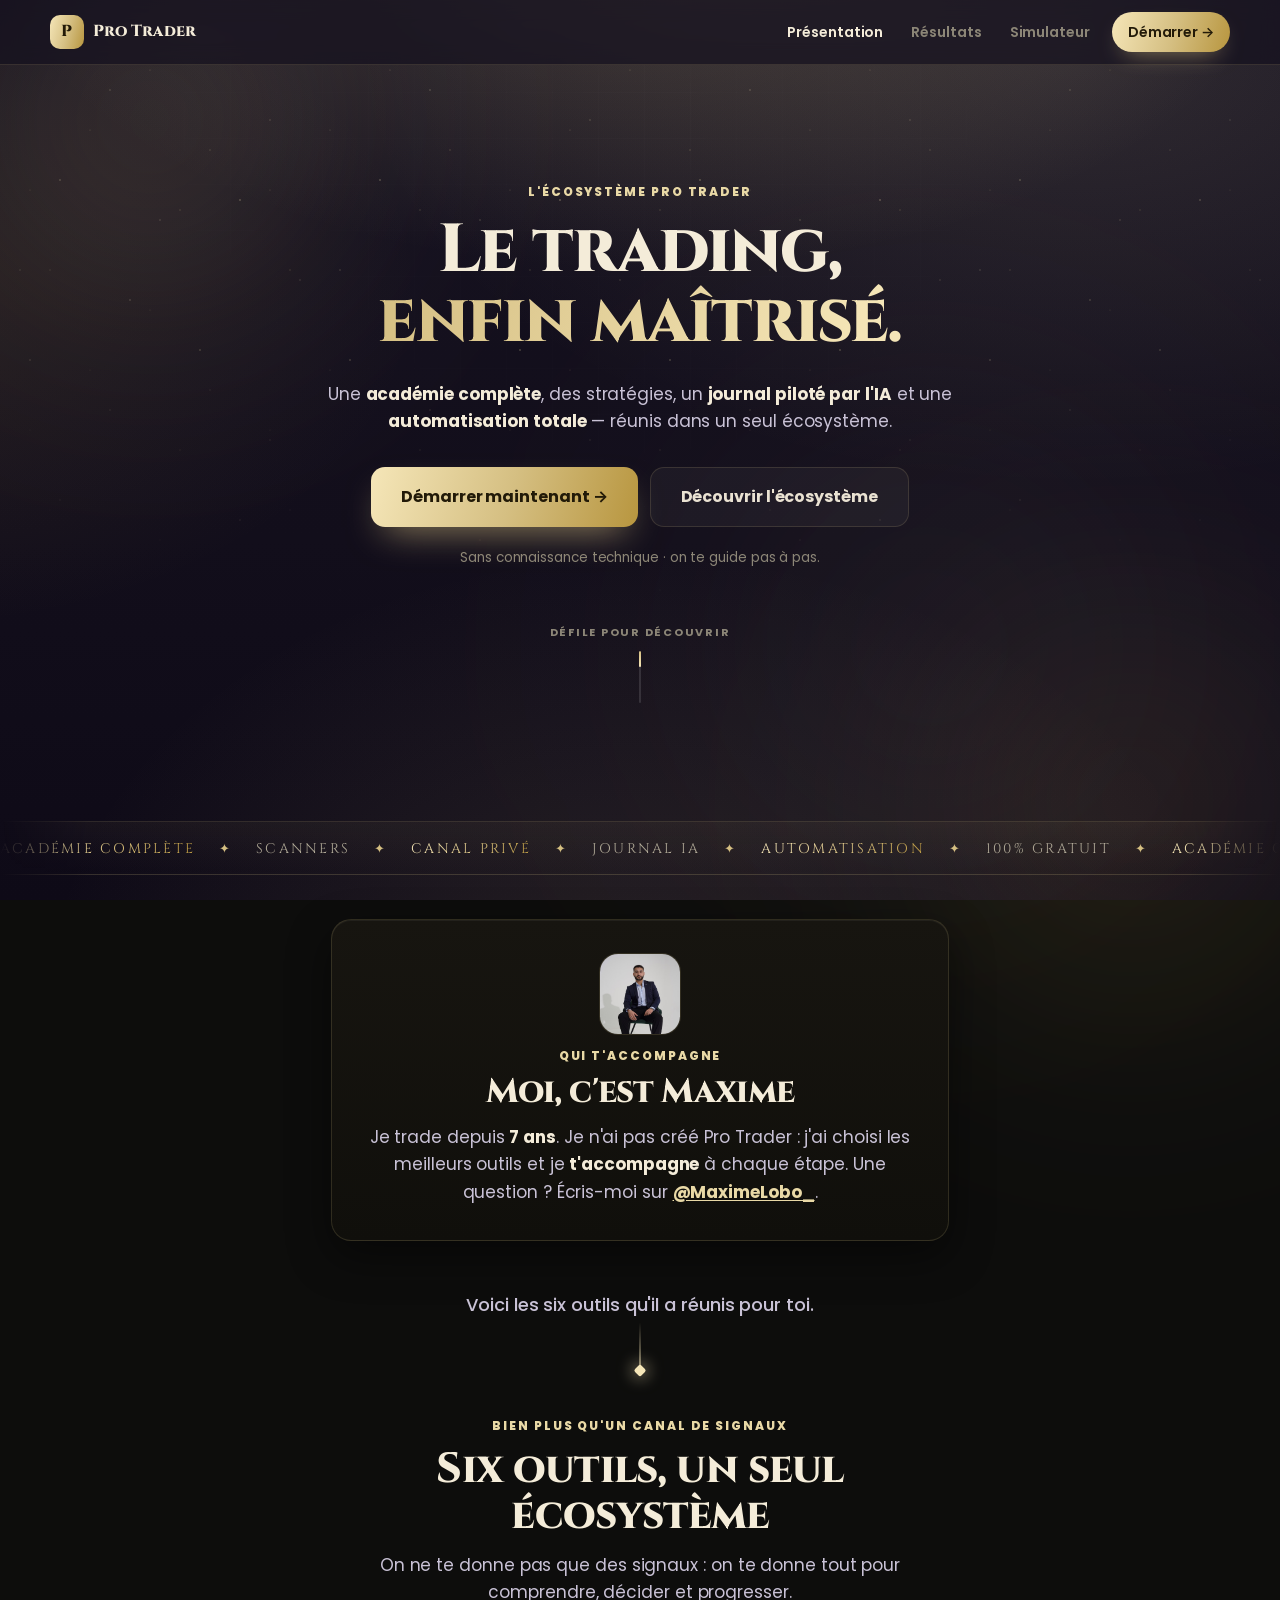
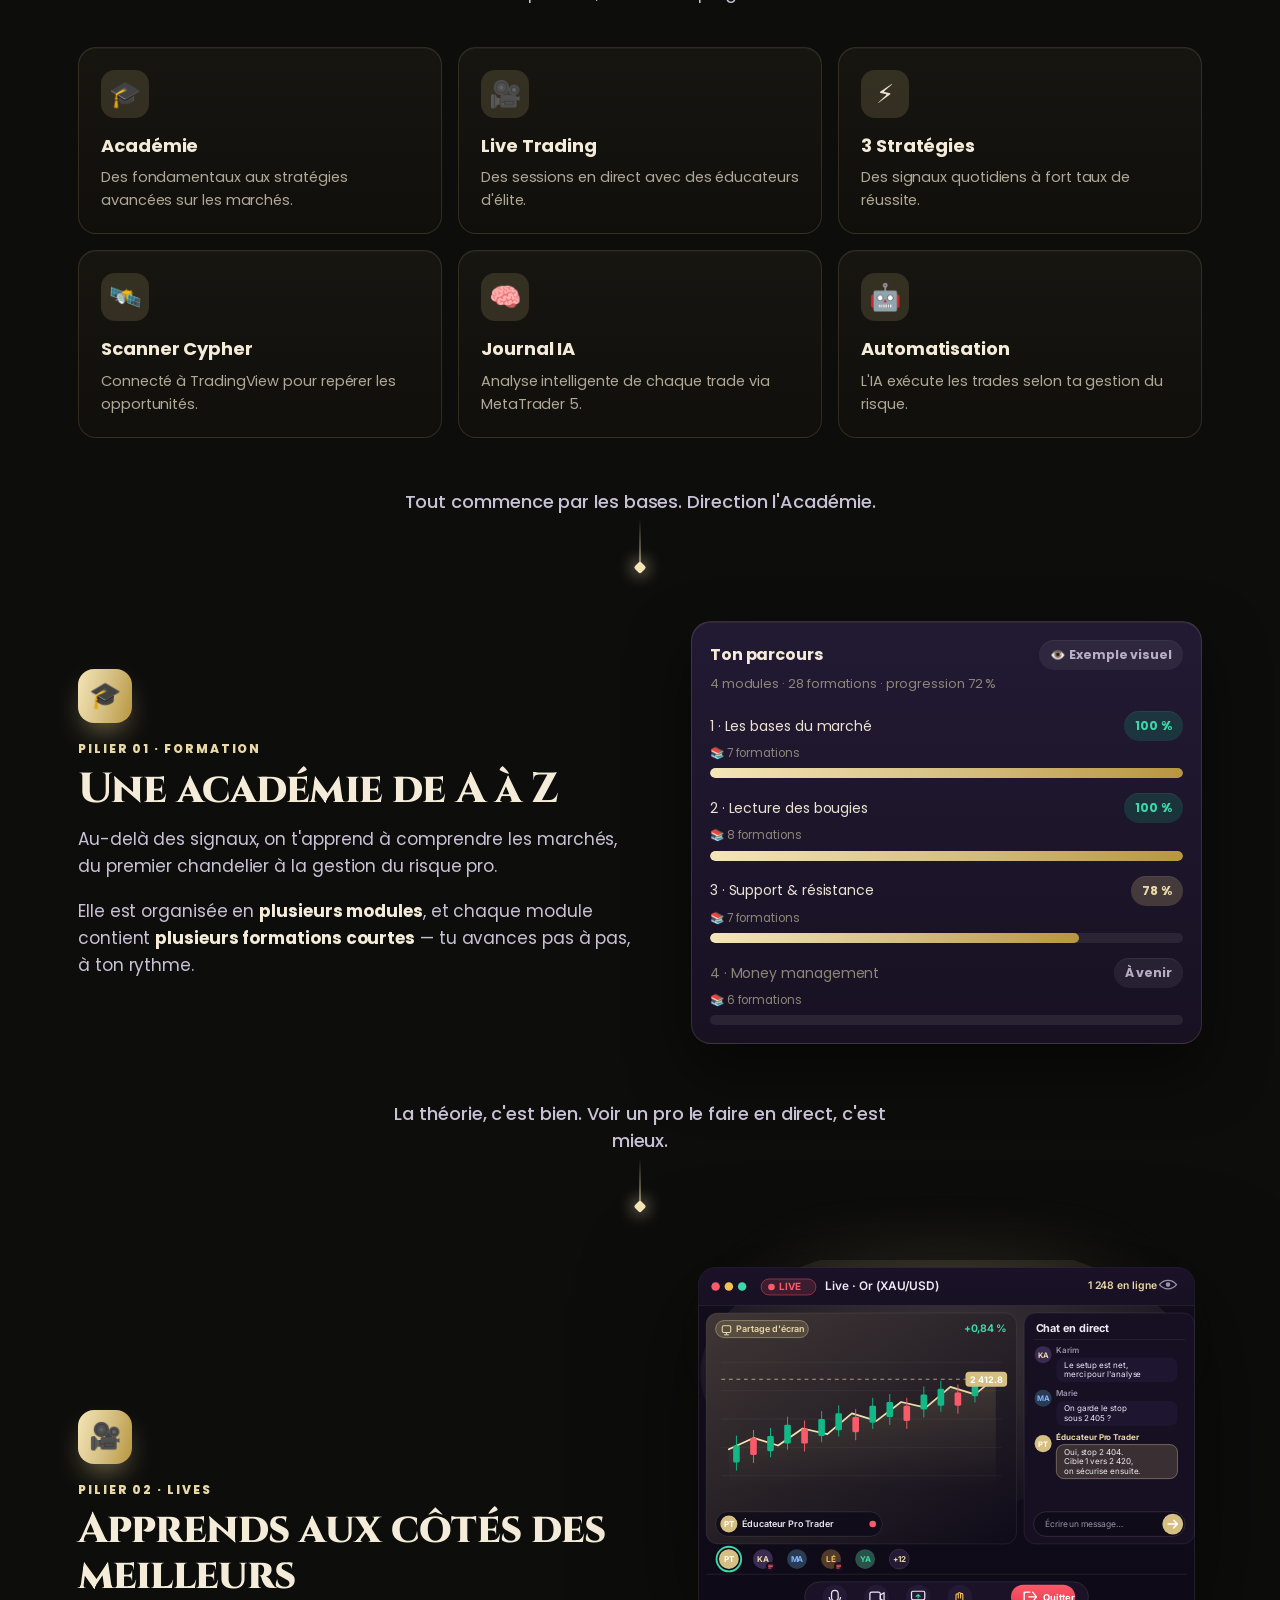
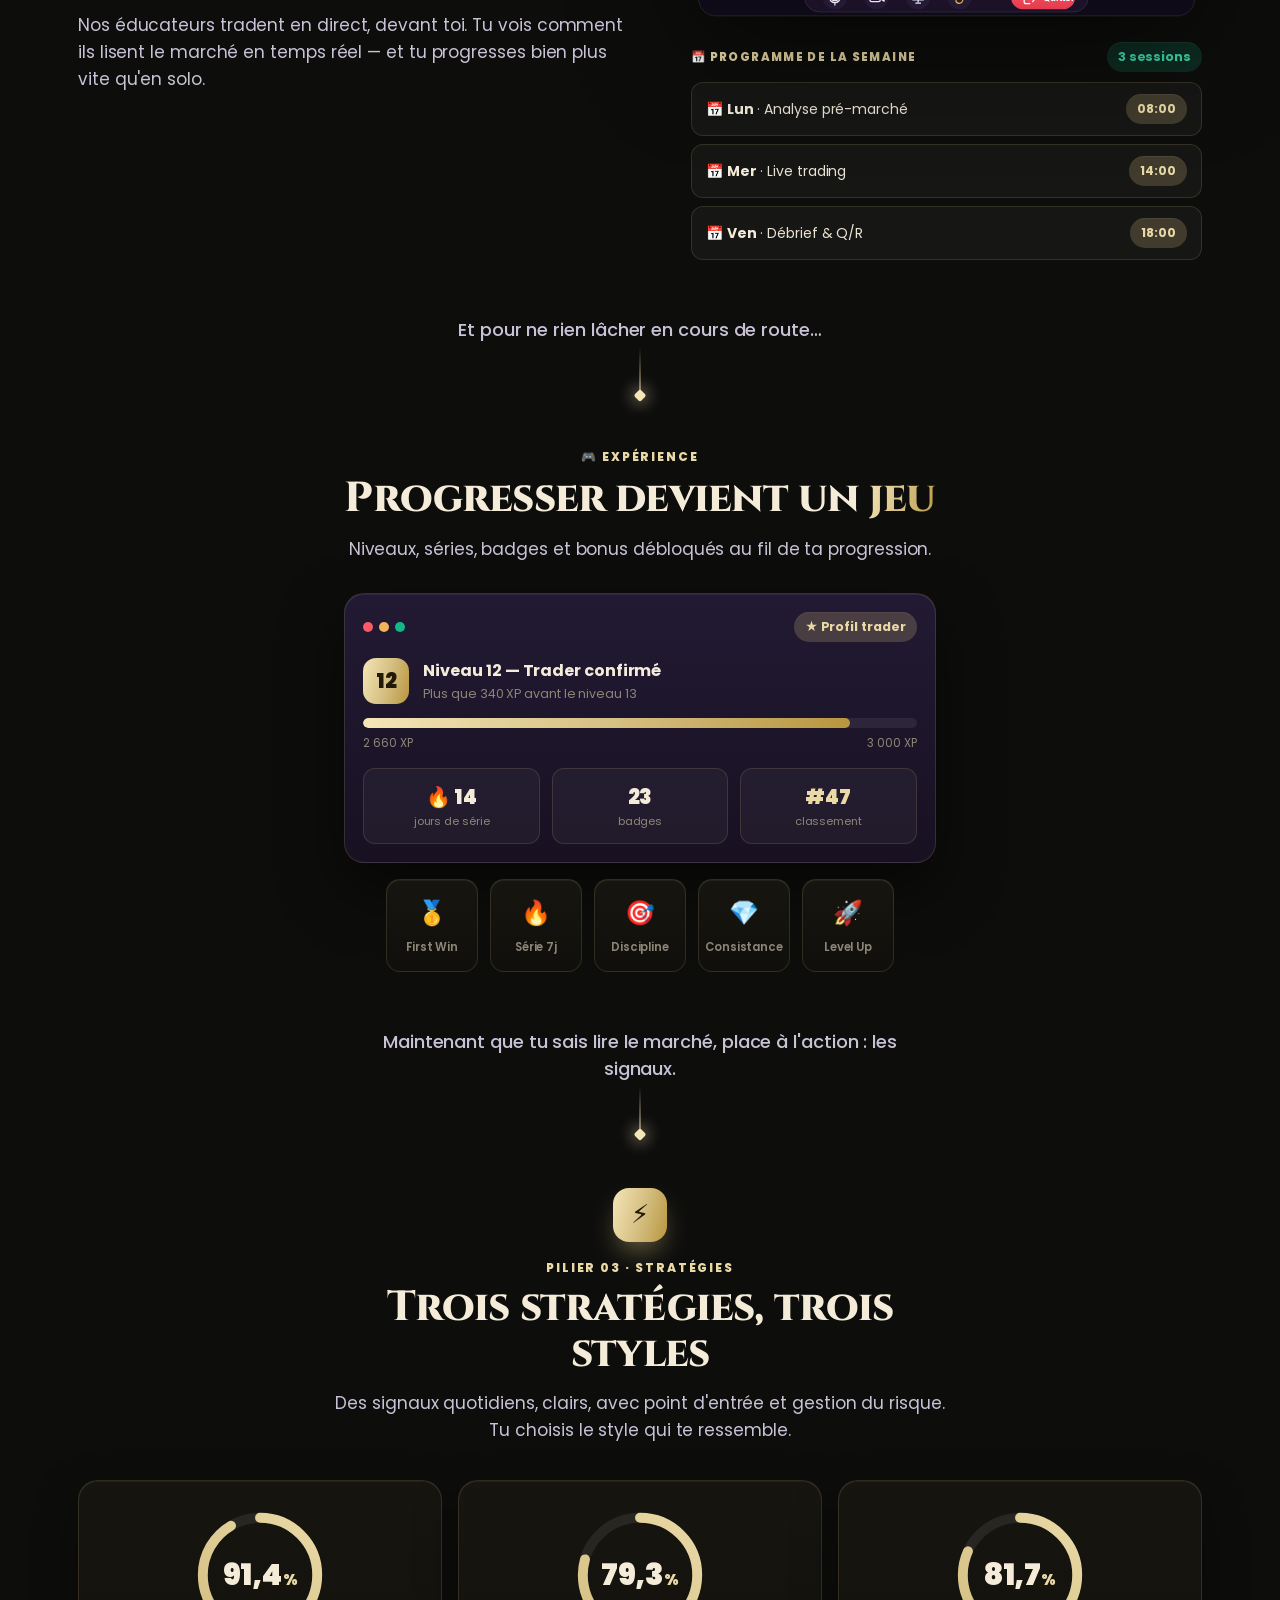
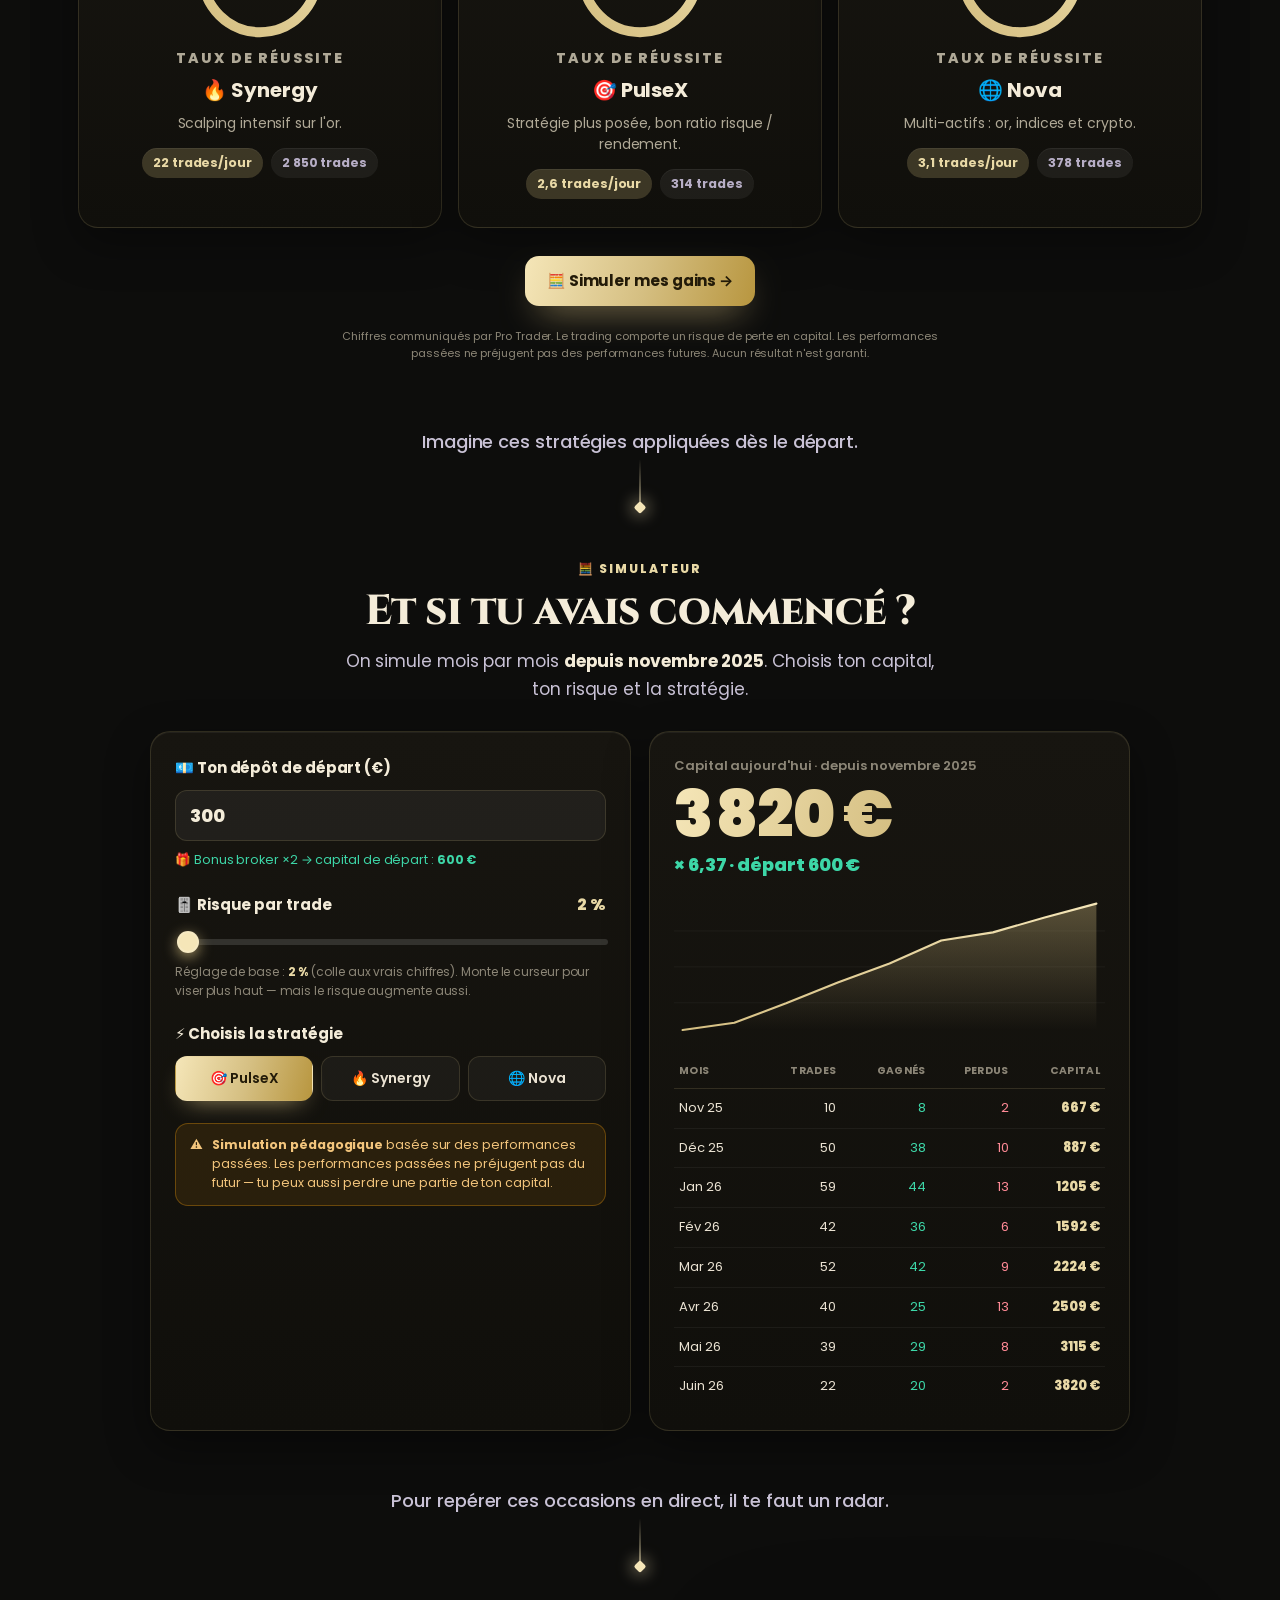
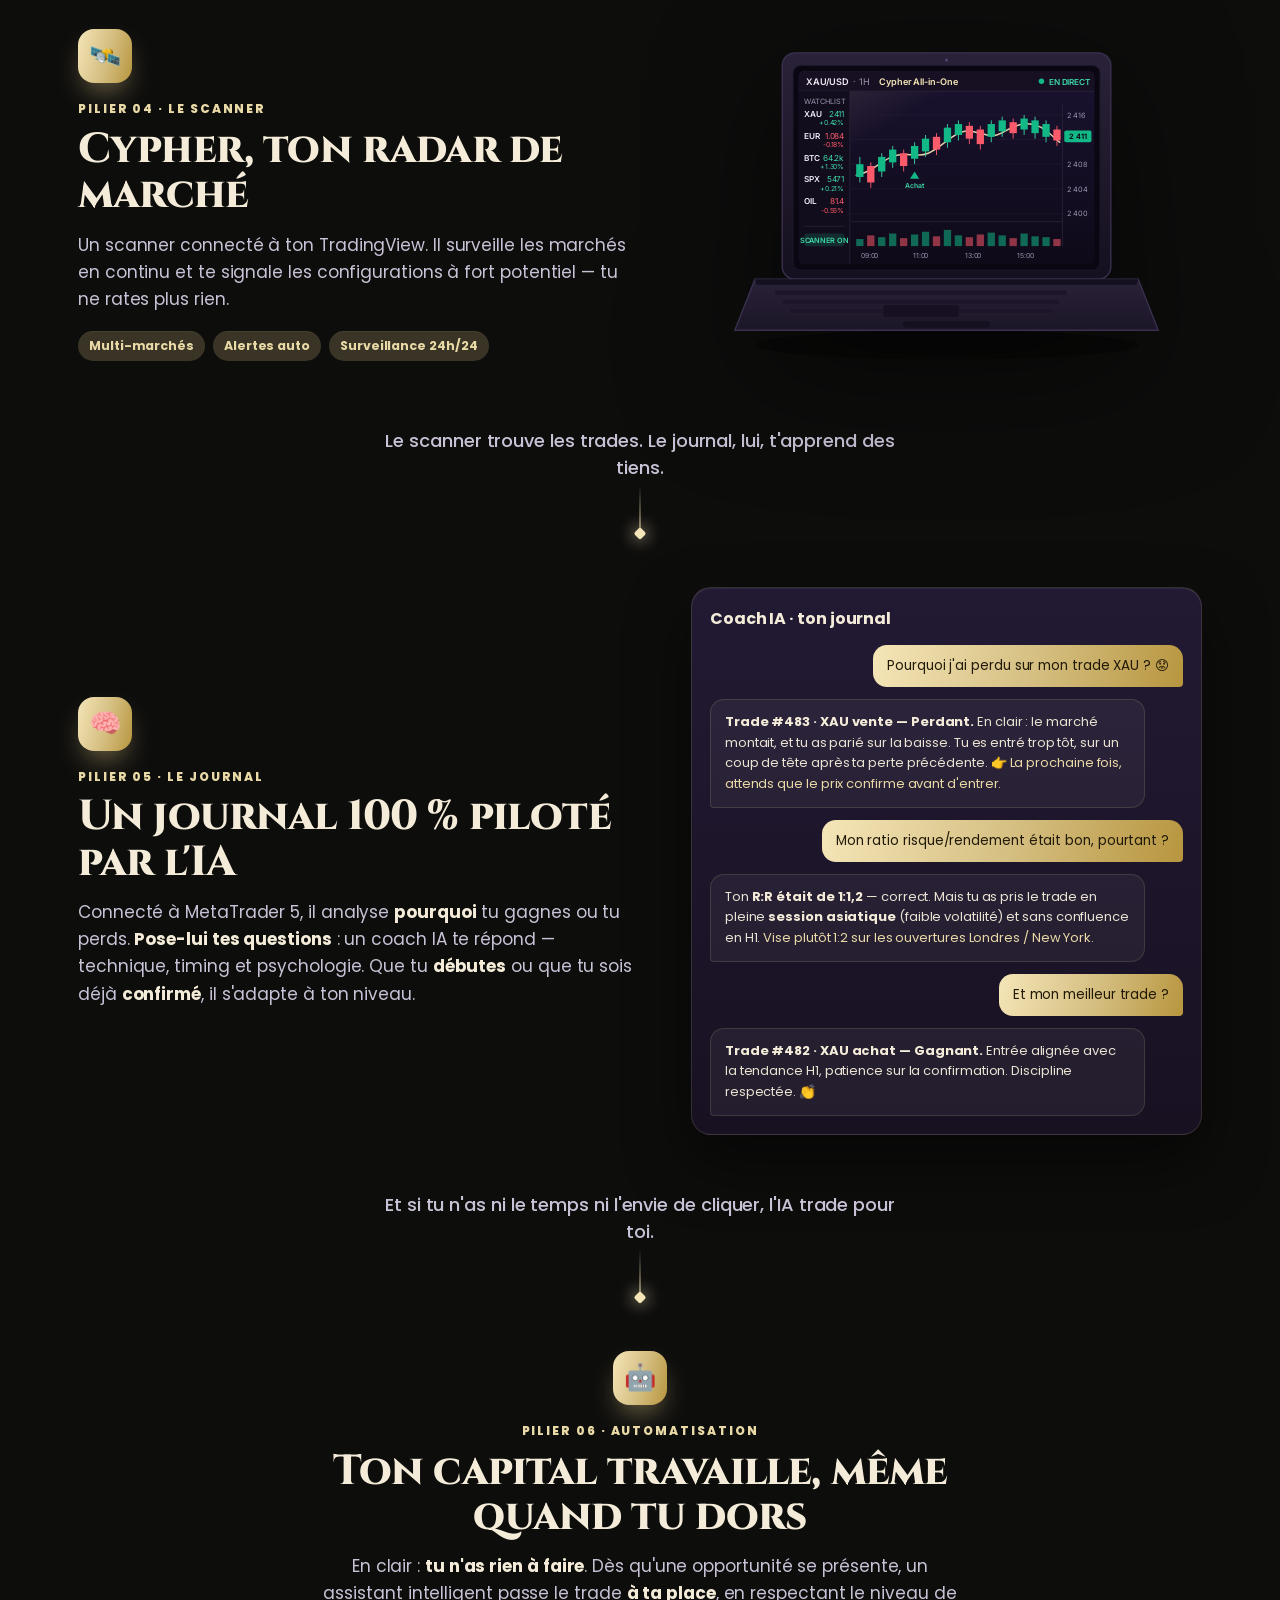
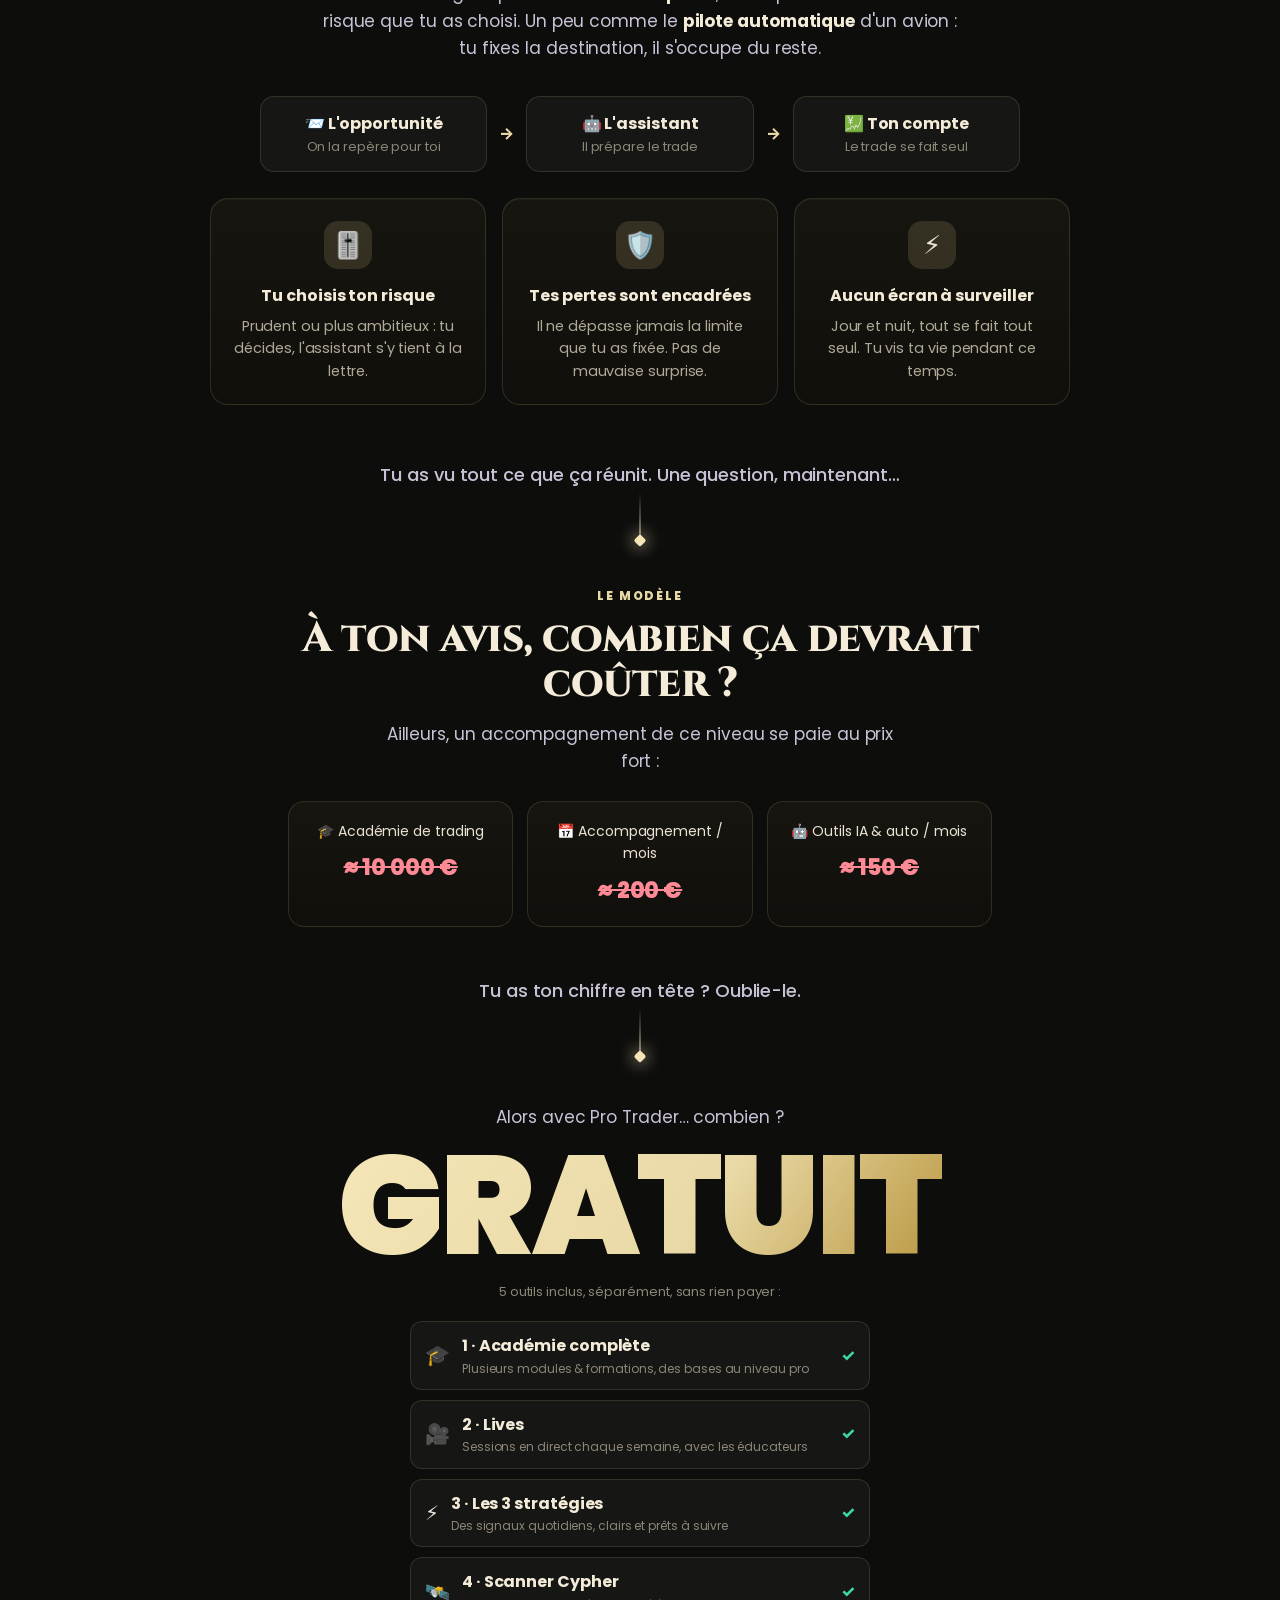
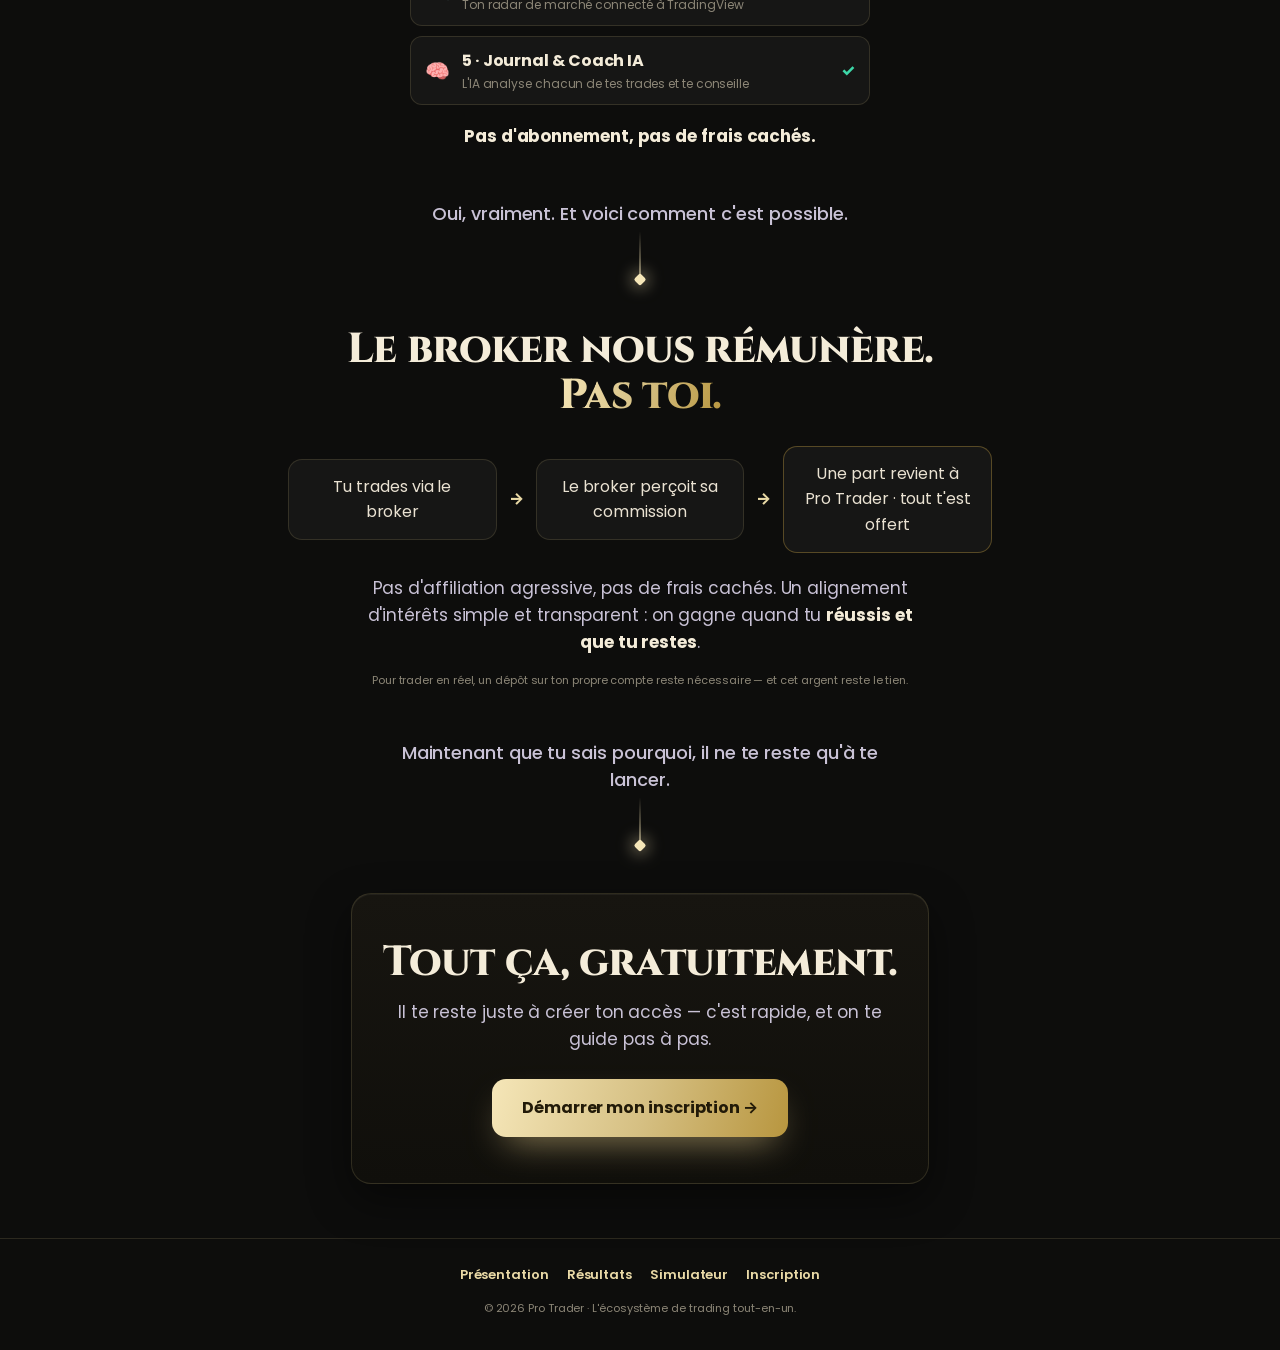
==== commit f22eda39: "Restyle site in black & gold luxe (inspired by Salva reference) Retheme the whole funnel from violet" ====
--- a/index.html
+++ b/index.html
@@ -5,29 +5,40 @@
   <meta name="viewport" content="width=device-width, initial-scale=1.0" />
   <title>Pro Trader — L'écosystème de trading tout-en-un</title>
   <meta name="description" content="Une académie complète, des stratégies, un journal piloté par l'IA et l'automatisation — réunis dans un seul écosystème." />
-  <meta name="theme-color" content="#15111F" />
-  <link rel="icon" href="data:image/svg+xml,%3Csvg xmlns='http://www.w3.org/2000/svg' viewBox='0 0 32 32'%3E%3Crect width='32' height='32' rx='7' fill='%239236DA'/%3E%3Ctext x='16' y='23' font-size='19' font-family='Arial' font-weight='bold' fill='white' text-anchor='middle'%3EP%3C/text%3E%3C/svg%3E" />
+  <meta name="theme-color" content="#0D0D0C" />
+  <link rel="icon" href="data:image/svg+xml,%3Csvg xmlns='http://www.w3.org/2000/svg' viewBox='0 0 32 32'%3E%3Crect width='32' height='32' rx='7' fill='%230d0d0c'/%3E%3Ctext x='16' y='23' font-size='19' font-family='Georgia' font-weight='bold' fill='%23d5bf82' text-anchor='middle'%3EP%3C/text%3E%3C/svg%3E" />
   <link rel="preconnect" href="https://fonts.googleapis.com" />
   <link rel="preconnect" href="https://fonts.gstatic.com" crossorigin />
-  <link href="https://fonts.googleapis.com/css2?family=Inter:wght@400;500;600;700;800;900&display=swap" rel="stylesheet" />
+  <link href="https://fonts.googleapis.com/css2?family=Cinzel:wght@500;600;700;800&family=Poppins:wght@400;500;600;700&family=Inter:wght@400;600;700;800&display=swap" rel="stylesheet" />
   <script>document.documentElement.classList.add('js');</script>
   <style>
     :root{
-      --bg:#15111F; --bg2:#0C0913; --ink:#EDE9F4; --text:#E7E2F0; --muted:#9A92AC;
-      --line:rgba(255,255,255,.09); --primary:#9236DA; --primary2:#B45CF0; --vlight:#CDA0FF;
-      --card:linear-gradient(180deg,#1B1628,#150F1F); --grad:linear-gradient(125deg,#9236DA,#B45CF0);
-      --green:#12B886; --red:#FB5A6A; --muted-2:#B3AAC4; --maxw:1080px;
+      --bg:#0D0D0C; --bg2:#0A0A09; --ink:#F4ECD9; --text:#EAE2D2; --muted:#8C8677;
+      --line:rgba(213,191,130,.16); --primary:#D5BF82; --primary2:#F5E6B8; --vlight:#E9D9A6;
+      --card:linear-gradient(180deg,#171510,#100F0B); --grad:linear-gradient(105deg,#F5E6B8,#D5BF82 52%,#B8963F);
+      --gold:#D5BF82; --gold-lt:#F5E6B8; --gold-dk:#B8963F;
+      --green:#3DBE8B; --red:#FB5A6A; --muted-2:#B0A997; --maxw:1080px;
     }
     *{ box-sizing:border-box; }
     html{ scroll-behavior:smooth; scroll-padding-top:72px; }
-    body{ margin:0; background:var(--bg); color:var(--text); font-family:Inter,system-ui,sans-serif; -webkit-font-smoothing:antialiased; overflow-x:hidden; line-height:1.5; letter-spacing:-0.011em; text-rendering:optimizeLegibility; font-feature-settings:"kern" 1,"liga" 1; }
+    body{ margin:0; background:var(--bg); color:var(--text); font-family:Poppins,Inter,system-ui,sans-serif; -webkit-font-smoothing:antialiased; overflow-x:hidden; line-height:1.6; letter-spacing:-0.005em; text-rendering:optimizeLegibility; font-feature-settings:"kern" 1,"liga" 1; }
+    .h-hero,.h-sec,.logo,.brand{ font-family:Cinzel,Georgia,serif; letter-spacing:.005em; font-weight:700; }
+    /* Bandeau défilant (marquee) */
+    .marquee{ overflow:hidden; border-top:1px solid var(--line); border-bottom:1px solid var(--line); background:linear-gradient(180deg, rgba(213,191,130,.05), transparent); padding:13px 0; -webkit-mask-image:linear-gradient(90deg, transparent, #000 7%, #000 93%, transparent); mask-image:linear-gradient(90deg, transparent, #000 7%, #000 93%, transparent); }
+    .marquee-track{ display:inline-flex; align-items:center; gap:24px; white-space:nowrap; will-change:transform; animation:marqueeMove 28s linear infinite; }
+    .marquee-track:hover{ animation-play-state:paused; }
+    .marquee-track span{ font-family:Cinzel,Georgia,serif; font-size:14px; letter-spacing:.16em; text-transform:uppercase; color:var(--muted-2); }
+    .marquee-track span.g{ color:transparent; background:var(--grad); -webkit-background-clip:text; background-clip:text; }
+    .marquee-track .sep{ color:var(--primary); font-size:13px; }
+    @keyframes marqueeMove{ from{ transform:translateX(0);} to{ transform:translateX(-50%);} }
+    @media (prefers-reduced-motion:reduce){ .marquee-track{ animation:none; } }
     /* === FOND PREMIUM — Aurores douces (animations discrètes, reduced-motion safe) === */
     body::before{ content:""; position:fixed; inset:0; z-index:-4; pointer-events:none;
       background:
-        radial-gradient(1100px 600px at 50% -10%, rgba(146,54,218,.24), transparent 60%),
-        radial-gradient(1200px 720px at 84% 6%, rgba(180,92,240,.12), transparent 60%),
-        radial-gradient(950px 620px at -8% 32%, rgba(108,70,240,.12), transparent 55%),
-        radial-gradient(1000px 760px at 50% 112%, rgba(146,54,218,.13), transparent 60%),
+        radial-gradient(1100px 600px at 50% -10%, rgba(213,191,130,.24), transparent 60%),
+        radial-gradient(1200px 720px at 84% 6%, rgba(245,230,184,.12), transparent 60%),
+        radial-gradient(950px 620px at -8% 32%, rgba(184,150,63,.12), transparent 55%),
+        radial-gradient(1000px 760px at 50% 112%, rgba(213,191,130,.13), transparent 60%),
         linear-gradient(180deg, #15111F 0%, #120E1B 60%, #0E0A17 100%); }
     body::after{ content:""; position:fixed; inset:0; z-index:-1; pointer-events:none; opacity:.55;
       background-image:
@@ -39,22 +50,22 @@
       animation:gridBreath 30s ease-in-out infinite; will-change:opacity; }
     @keyframes gridBreath{ 0%,100%{ opacity:.42 } 50%{ opacity:.60 } }
     .bg-stars{ position:fixed; inset:0; z-index:-3; pointer-events:none;
-      background-image:url("data:image/svg+xml,%3Csvg xmlns='http://www.w3.org/2000/svg' width='320' height='320'%3E%3Cg fill='%23CDA0FF'%3E%3Ccircle cx='30' cy='40' r='1'/%3E%3Ccircle cx='110' cy='90' r='.8'/%3E%3Ccircle cx='200' cy='30' r='1.1'/%3E%3Ccircle cx='270' cy='120' r='.7'/%3E%3Ccircle cx='60' cy='180' r='.9'/%3E%3Ccircle cx='160' cy='220' r='.8'/%3E%3Ccircle cx='240' cy='200' r='1'/%3E%3Ccircle cx='300' cy='280' r='.7'/%3E%3Ccircle cx='20' cy='270' r='.8'/%3E%3Ccircle cx='130' cy='300' r='.9'/%3E%3C/g%3E%3C/svg%3E"), url("data:image/svg+xml,%3Csvg xmlns='http://www.w3.org/2000/svg' width='240' height='240'%3E%3Cg fill='%23B45CF0'%3E%3Ccircle cx='50' cy='30' r='.7'/%3E%3Ccircle cx='150' cy='70' r='.6'/%3E%3Ccircle cx='210' cy='150' r='.7'/%3E%3Ccircle cx='90' cy='130' r='.6'/%3E%3Ccircle cx='180' cy='210' r='.7'/%3E%3Ccircle cx='30' cy='190' r='.6'/%3E%3C/g%3E%3C/svg%3E");
+      background-image:url("data:image/svg+xml,%3Csvg xmlns='http://www.w3.org/2000/svg' width='320' height='320'%3E%3Cg fill='%23E9D9A6'%3E%3Ccircle cx='30' cy='40' r='1'/%3E%3Ccircle cx='110' cy='90' r='.8'/%3E%3Ccircle cx='200' cy='30' r='1.1'/%3E%3Ccircle cx='270' cy='120' r='.7'/%3E%3Ccircle cx='60' cy='180' r='.9'/%3E%3Ccircle cx='160' cy='220' r='.8'/%3E%3Ccircle cx='240' cy='200' r='1'/%3E%3Ccircle cx='300' cy='280' r='.7'/%3E%3Ccircle cx='20' cy='270' r='.8'/%3E%3Ccircle cx='130' cy='300' r='.9'/%3E%3C/g%3E%3C/svg%3E"), url("data:image/svg+xml,%3Csvg xmlns='http://www.w3.org/2000/svg' width='240' height='240'%3E%3Cg fill='%23D5BF82'%3E%3Ccircle cx='50' cy='30' r='.7'/%3E%3Ccircle cx='150' cy='70' r='.6'/%3E%3Ccircle cx='210' cy='150' r='.7'/%3E%3Ccircle cx='90' cy='130' r='.6'/%3E%3Ccircle cx='180' cy='210' r='.7'/%3E%3Ccircle cx='30' cy='190' r='.6'/%3E%3C/g%3E%3C/svg%3E");
       background-repeat:repeat, repeat; background-size:320px 320px, 240px 240px; opacity:.40;
       -webkit-mask-image:radial-gradient(120% 90% at 50% 0%, #000 0%, rgba(0,0,0,.55) 45%, transparent 80%);
       mask-image:radial-gradient(120% 90% at 50% 0%, #000 0%, rgba(0,0,0,.55) 45%, transparent 80%);
       animation:starsTwinkle 18s ease-in-out infinite; will-change:opacity; }
     @keyframes starsTwinkle{ 0%,100%{ opacity:.32 } 50%{ opacity:.5 } }
     .orb{ position:fixed; z-index:-2; border-radius:50%; pointer-events:none; filter:blur(90px); opacity:.36; will-change:transform; mix-blend-mode:screen; }
-    .orb-a{ width:540px; height:540px; top:-150px; left:-120px; background:radial-gradient(circle, rgba(146,54,218,.50), transparent 70%); animation:auroraA 26s ease-in-out infinite alternate; }
-    .orb-b{ width:600px; height:600px; bottom:-200px; right:-150px; background:radial-gradient(circle, rgba(108,70,240,.44), transparent 70%); animation:auroraB 32s ease-in-out infinite alternate; }
-    .orb-c{ width:680px; height:680px; top:34%; left:46%; background:radial-gradient(circle, rgba(180,92,240,.22) 0%, rgba(0,191,166,.07) 45%, transparent 72%); opacity:.30; filter:blur(110px); animation:auroraC 40s ease-in-out infinite alternate; }
+    .orb-a{ width:540px; height:540px; top:-150px; left:-120px; background:radial-gradient(circle, rgba(213,191,130,.50), transparent 70%); animation:auroraA 26s ease-in-out infinite alternate; }
+    .orb-b{ width:600px; height:600px; bottom:-200px; right:-150px; background:radial-gradient(circle, rgba(184,150,63,.44), transparent 70%); animation:auroraB 32s ease-in-out infinite alternate; }
+    .orb-c{ width:680px; height:680px; top:34%; left:46%; background:radial-gradient(circle, rgba(245,230,184,.22) 0%, rgba(184,150,63,.07) 45%, transparent 72%); opacity:.30; filter:blur(110px); animation:auroraC 40s ease-in-out infinite alternate; }
     @keyframes auroraA{ 0%{ transform:translate(0,0) scale(1);} 50%{ transform:translate(80px,60px) scale(1.12);} 100%{ transform:translate(150px,110px) scale(1.18);} }
     @keyframes auroraB{ 0%{ transform:translate(0,0) scale(1.05);} 50%{ transform:translate(-70px,-50px) scale(1.12);} 100%{ transform:translate(-130px,-90px) scale(1.16);} }
     @keyframes auroraC{ 0%{ transform:translate(-50%,-50%) scale(1) rotate(0deg);} 50%{ transform:translate(-46%,-54%) scale(1.1) rotate(6deg);} 100%{ transform:translate(-54%,-47%) scale(1.05) rotate(-5deg);} }
     @media (prefers-reduced-motion:reduce){ .orb,.bg-stars,body::after{ animation:none !important; } .orb-c{ transform:translate(-50%,-50%) !important; } body::after{ opacity:.5; } .bg-stars{ opacity:.4; } }
     *:focus-visible{ outline:2px solid var(--primary2); outline-offset:2px; border-radius:8px; }
-    ::selection{ background:rgba(146,54,218,.4); }
+    ::selection{ background:rgba(213,191,130,.4); }
     img{ max-width:100%; display:block; }
     a{ color:inherit; }
     .wrap{ max-width:var(--maxw); margin:0 auto; padding:0 20px; }
@@ -66,7 +77,7 @@
     .h-sec{ color:var(--ink); font-weight:800; letter-spacing:-.02em; line-height:1.08; font-size:clamp(27px,3.7vw,42px); margin:0; }
     .lead{ font-size:clamp(16px,2.1vw,19px); line-height:1.6; color:#C9C2D6; }
     .grad{ background:var(--grad); -webkit-background-clip:text; background-clip:text; color:transparent; }
-    .h-hero .grad{ background-image:linear-gradient(110deg,#9236DA,#B45CF0 42%,#CDA0FF 64%,#B45CF0 86%); background-size:230% auto; animation:gradShimmer 8.5s ease-in-out infinite; }
+    .h-hero .grad{ background-image:linear-gradient(110deg,#D5BF82,#F5E6B8 42%,#E9D9A6 64%,#F5E6B8 86%); background-size:230% auto; animation:gradShimmer 8.5s ease-in-out infinite; }
     @keyframes gradShimmer{ 0%,100%{ background-position:0% center } 50%{ background-position:100% center } }
     .fine{ font-size:11px; line-height:1.5; color:var(--muted); }
 
@@ -74,8 +85,8 @@
     .btn:active{ transform:translateY(1px) scale(.99); }
     .btn-lg{ padding:16px 30px; font-size:16px; }
     .btn-md{ padding:13px 22px; font-size:15px; }
-    .btn-primary{ background:var(--grad); color:#fff; box-shadow:0 16px 36px -14px rgba(146,54,218,.7); }
-    .btn-primary:hover{ filter:brightness(1.08); box-shadow:0 20px 44px -14px rgba(146,54,218,.8); }
+    .btn-primary{ background:var(--grad); color:#221A08; box-shadow:0 16px 36px -14px rgba(213,191,130,.7); }
+    .btn-primary:hover{ filter:brightness(1.08); box-shadow:0 20px 44px -14px rgba(213,191,130,.8); }
     .btn-ghost{ background:rgba(255,255,255,.04); border:1px solid var(--line); color:var(--text); }
     .btn-ghost:hover{ background:rgba(255,255,255,.08); }
     .disabled-link{ opacity:.45; pointer-events:none; cursor:not-allowed; filter:grayscale(.5); box-shadow:none!important; }
@@ -90,8 +101,8 @@
 
     /* connecteur décoratif entre les sections */
     .connector{ display:flex; justify-content:center; padding:2px 0; }
-    .connector i{ position:relative; display:block; width:2px; height:50px; border-radius:2px; background:linear-gradient(rgba(180,92,240,0), rgba(180,92,240,.6)); }
-    .connector i::after{ content:""; position:absolute; left:50%; bottom:-3px; width:9px; height:9px; transform:translateX(-50%) rotate(45deg); border-radius:2px; background:var(--primary2); box-shadow:0 0 16px 2px rgba(180,92,240,.6); }
+    .connector i{ position:relative; display:block; width:2px; height:50px; border-radius:2px; background:linear-gradient(rgba(245,230,184,0), rgba(245,230,184,.6)); }
+    .connector i::after{ content:""; position:absolute; left:50%; bottom:-3px; width:9px; height:9px; transform:translateX(-50%) rotate(45deg); border-radius:2px; background:var(--primary2); box-shadow:0 0 16px 2px rgba(245,230,184,.6); }
 
     .chip{ display:inline-flex; align-items:center; gap:7px; border-radius:999px; border:1px solid var(--line); background:rgba(255,255,255,.03); padding:7px 14px; font-size:13px; color:#B7AEC6; }
     .card{ background:var(--card); border:1px solid var(--line); border-radius:20px; box-shadow:0 16px 44px rgba(0,0,0,.45), inset 0 1px 0 rgba(255,255,255,.05); }
@@ -99,19 +110,19 @@
     .topbar{ position:sticky; top:0; z-index:40; background:rgba(21,17,31,.72); backdrop-filter:blur(10px); border-bottom:1px solid var(--line); }
     .topbar-in{ display:flex; align-items:center; gap:14px; padding:12px 0; }
     .logo{ display:inline-flex; align-items:center; gap:9px; font-weight:800; color:var(--ink); text-decoration:none; }
-    .logo .mark{ display:grid; place-items:center; height:34px; width:34px; border-radius:10px; color:#fff; font-weight:800; background:var(--grad); }
+    .logo .mark{ display:grid; place-items:center; height:34px; width:34px; border-radius:10px; color:#221A08; font-weight:800; background:var(--grad); }
     .steps-nav{ margin-left:auto; display:flex; align-items:center; gap:6px; font-size:13px; }
     .steps-nav a{ display:inline-flex; align-items:center; gap:7px; text-decoration:none; color:var(--muted); padding:6px 10px; border-radius:999px; }
     .steps-nav a .n{ display:grid; place-items:center; height:22px; width:22px; border-radius:999px; background:rgba(255,255,255,.08); color:#B7AEC6; font-weight:800; font-size:12px; }
     .steps-nav a.active{ color:var(--ink); font-weight:700; }
-    .steps-nav a.active .n{ background:var(--grad); color:#fff; }
+    .steps-nav a.active .n{ background:var(--grad); color:#221A08; }
     .steps-nav .sep{ width:14px; height:2px; background:var(--line); border-radius:2px; }
     @media (max-width:680px){ .steps-nav .lbl{ display:none; } }
     .mainnav{ margin-left:auto; display:flex; align-items:center; gap:4px; font-size:14px; }
     .mainnav a{ text-decoration:none; color:var(--muted); padding:8px 12px; border-radius:999px; font-weight:600; transition:color .2s, background .2s; }
     .mainnav a:hover{ color:var(--ink); background:rgba(255,255,255,.05); }
     .mainnav a.active{ color:var(--ink); }
-    .mainnav a.btn-nav{ color:#fff; background:var(--grad); padding:9px 16px; margin-left:6px; box-shadow:0 10px 24px -12px rgba(146,54,218,.8); }
+    .mainnav a.btn-nav{ color:#221A08; background:var(--grad); padding:9px 16px; margin-left:6px; box-shadow:0 10px 24px -12px rgba(213,191,130,.8); }
     .mainnav a.btn-nav:hover{ filter:brightness(1.08); background:var(--grad); }
     @media (max-width:680px){ .mainnav a.txtlink{ display:none; } }
 
@@ -126,15 +137,15 @@
     @media (min-width:620px){ .pillars{ grid-template-columns:1fr 1fr; } }
     @media (min-width:980px){ .pillars{ grid-template-columns:1fr 1fr 1fr; } }
     .pillar{ background:var(--card); border:1px solid var(--line); border-radius:18px; padding:22px; box-shadow:inset 0 1px 0 rgba(255,255,255,.04); transition:transform .25s, border-color .25s, box-shadow .25s; }
-    .pillar:hover{ transform:translateY(-3px); border-color:rgba(180,92,240,.45); box-shadow:0 22px 46px -18px rgba(146,54,218,.55), inset 0 1px 0 rgba(255,255,255,.06); }
-    .pico{ display:grid; place-items:center; height:48px; width:48px; border-radius:14px; background:rgba(146,54,218,.16); margin-bottom:14px; font-size:26px; line-height:1; }
+    .pillar:hover{ transform:translateY(-3px); border-color:rgba(245,230,184,.45); box-shadow:0 22px 46px -18px rgba(213,191,130,.55), inset 0 1px 0 rgba(255,255,255,.06); }
+    .pico{ display:grid; place-items:center; height:48px; width:48px; border-radius:14px; background:rgba(213,191,130,.16); margin-bottom:14px; font-size:26px; line-height:1; }
     .pillar h3{ margin:0 0 6px; font-size:18px; color:var(--ink); }
     .pillar p{ margin:0; font-size:14.5px; line-height:1.55; color:var(--muted-2); }
-    .feature-ico{ display:grid; place-items:center; height:54px; width:54px; border-radius:16px; color:#fff; background:var(--grad); box-shadow:0 14px 30px -10px rgba(146,54,218,.7); }
+    .feature-ico{ display:grid; place-items:center; height:54px; width:54px; border-radius:16px; color:#221A08; background:var(--grad); box-shadow:0 14px 30px -10px rgba(213,191,130,.7); }
 
     /* cartes stratégies avec anneau de progression */
     .strat{ background:var(--card); border:1px solid var(--line); border-radius:20px; padding:28px 22px; text-align:center; box-shadow:0 16px 44px rgba(0,0,0,.35), inset 0 1px 0 rgba(255,255,255,.05); transition:transform .25s, border-color .25s, box-shadow .25s; }
-    .strat:hover{ transform:translateY(-3px); border-color:rgba(180,92,240,.45); box-shadow:0 24px 50px -18px rgba(146,54,218,.5), inset 0 1px 0 rgba(255,255,255,.07); }
+    .strat:hover{ transform:translateY(-3px); border-color:rgba(245,230,184,.45); box-shadow:0 24px 50px -18px rgba(213,191,130,.5), inset 0 1px 0 rgba(255,255,255,.07); }
     .ring{ position:relative; width:132px; height:132px; margin:0 auto; }
     .ring svg{ width:100%; height:100%; transform:rotate(-90deg); }
     .ring-bg{ fill:none; stroke:rgba(255,255,255,.08); stroke-width:9; }
@@ -167,12 +178,12 @@
     .tag{ display:inline-flex; align-items:center; gap:6px; border-radius:999px; padding:5px 11px; font-size:12.5px; font-weight:700; }
     .tag-up{ background:rgba(18,184,134,.18); color:#3dd7a8; }
     .tag-down{ background:rgba(251,90,106,.18); color:#ff8a96; }
-    .tag-v{ background:rgba(146,54,218,.22); color:var(--vlight); }
+    .tag-v{ background:rgba(213,191,130,.22); color:var(--vlight); }
     .tag-mut{ background:rgba(255,255,255,.06); color:#B7AEC6; }
 
     .pricerow{ display:flex; align-items:center; justify-content:space-between; gap:14px; padding:13px 16px; border:1px solid var(--line); border-radius:14px; background:rgba(255,255,255,.03); }
     .pricerow .old{ color:#8A8296; text-decoration:line-through; font-weight:700; }
-    .free-mega{ font-weight:900; letter-spacing:-.02em; font-size:clamp(56px,13vw,140px); line-height:.95; background:linear-gradient(125deg,#B45CF0,#CDA0FF 60%,#00BFA6); -webkit-background-clip:text; background-clip:text; color:transparent; }
+    .free-mega{ font-weight:900; letter-spacing:-.02em; font-size:clamp(56px,13vw,140px); line-height:.95; background:linear-gradient(125deg,#F5E6B8,#E9D9A6 60%,#B8963F); -webkit-background-clip:text; background-clip:text; color:transparent; }
 
     .flow{ display:grid; gap:12px; grid-template-columns:1fr; }
     @media (min-width:560px){ .flow{ grid-template-columns:1fr auto 1fr auto 1fr; align-items:center; } }
@@ -191,12 +202,12 @@
     .ctrl-top label{ font-weight:700; color:var(--ink); font-size:15px; }
     .ctrl-top .val{ font-weight:800; color:var(--vlight); font-size:16px; }
     input[type=range]{ -webkit-appearance:none; appearance:none; width:100%; height:6px; border-radius:999px; background:rgba(255,255,255,.13); outline:none; }
-    input[type=range]::-webkit-slider-thumb{ -webkit-appearance:none; appearance:none; width:22px; height:22px; border-radius:50%; background:#B45CF0; cursor:pointer; box-shadow:0 4px 14px rgba(146,54,218,.7); border:2px solid #fff2; transition:box-shadow .2s, transform .15s; }
-    input[type=range]::-moz-range-thumb{ width:22px; height:22px; border:0; border-radius:50%; background:#B45CF0; cursor:pointer; }
+    input[type=range]::-webkit-slider-thumb{ -webkit-appearance:none; appearance:none; width:22px; height:22px; border-radius:50%; background:#F5E6B8; cursor:pointer; box-shadow:0 4px 14px rgba(213,191,130,.7); border:2px solid #fff2; transition:box-shadow .2s, transform .15s; }
+    input[type=range]::-moz-range-thumb{ width:22px; height:22px; border:0; border-radius:50%; background:#F5E6B8; cursor:pointer; }
     .seg{ display:flex; gap:8px; flex-wrap:wrap; }
     .seg button{ flex:1; min-width:84px; padding:11px 12px; border-radius:12px; border:1px solid var(--line); background:rgba(255,255,255,.04); color:var(--text); font-weight:600; font-size:14px; cursor:pointer; transition:all .2s; font-family:inherit; }
     .seg button:hover{ background:rgba(255,255,255,.08); }
-    .seg button.on{ background:var(--grad); color:#fff; border-color:transparent; box-shadow:0 10px 24px -12px rgba(146,54,218,.8); }
+    .seg button.on{ background:var(--grad); color:#221A08; border-color:transparent; box-shadow:0 10px 24px -12px rgba(213,191,130,.8); }
     .res-head{ font-size:13px; color:var(--muted); font-weight:600; }
     .bigres{ font-size:clamp(40px,9vw,64px); font-weight:900; letter-spacing:-.02em; background:var(--grad); -webkit-background-clip:text; background-clip:text; color:transparent; line-height:1; margin:6px 0 4px; }
     .gain{ font-weight:800; color:#3dd7a8; font-size:18px; }
@@ -230,11 +241,11 @@
     .chip{ box-shadow:inset 0 1px 0 rgba(255,255,255,.05); }
     .gtile{ box-shadow:inset 0 1px 0 rgba(255,255,255,.05); }
     .bigres,.gain,#capStart,.ring-val b,.simtable td,.simtable th,input[type=number]{ font-variant-numeric:tabular-nums; }
-    .livecall::before{ content:""; position:absolute; inset:-8% 0 6%; z-index:-1; pointer-events:none; background:radial-gradient(70% 55% at 50% 30%, rgba(146,54,218,.22), transparent 70%); filter:blur(20px); }
-    input[type=range]:hover::-webkit-slider-thumb{ box-shadow:0 4px 14px rgba(146,54,218,.7), 0 0 0 8px rgba(180,92,240,.18); }
-    input[type=range]:focus-visible::-webkit-slider-thumb{ box-shadow:0 4px 14px rgba(146,54,218,.7), 0 0 0 6px rgba(180,92,240,.30); transform:scale(1.06); }
-    input[type=range]:hover::-moz-range-thumb{ box-shadow:0 0 0 8px rgba(180,92,240,.18); }
-    input[type=range]:focus-visible::-moz-range-thumb{ box-shadow:0 0 0 6px rgba(180,92,240,.30); }
+    .livecall::before{ content:""; position:absolute; inset:-8% 0 6%; z-index:-1; pointer-events:none; background:radial-gradient(70% 55% at 50% 30%, rgba(213,191,130,.22), transparent 70%); filter:blur(20px); }
+    input[type=range]:hover::-webkit-slider-thumb{ box-shadow:0 4px 14px rgba(213,191,130,.7), 0 0 0 8px rgba(245,230,184,.18); }
+    input[type=range]:focus-visible::-webkit-slider-thumb{ box-shadow:0 4px 14px rgba(213,191,130,.7), 0 0 0 6px rgba(245,230,184,.30); transform:scale(1.06); }
+    input[type=range]:hover::-moz-range-thumb{ box-shadow:0 0 0 8px rgba(245,230,184,.18); }
+    input[type=range]:focus-visible::-moz-range-thumb{ box-shadow:0 0 0 6px rgba(245,230,184,.30); }
     @media (max-width:560px){
       .simtable{ font-size:12px; }
       .simtable th{ font-size:10px; padding:7px 5px; }
@@ -254,9 +265,9 @@
 
   <!-- dégradés réutilisables (anneaux + graphique Cypher) -->
   <svg width="0" height="0" aria-hidden="true" style="position:absolute"><defs>
-    <linearGradient id="ringGrad" x1="0" y1="0" x2="1" y2="1"><stop offset="0" stop-color="#9236DA"/><stop offset="1" stop-color="#CDA0FF"/></linearGradient>
-    <linearGradient id="ln" x1="0" y1="0" x2="1" y2="0"><stop offset="0" stop-color="#9236DA"/><stop offset="1" stop-color="#B45CF0"/></linearGradient>
-    <linearGradient id="simFill" x1="0" y1="0" x2="0" y2="1"><stop offset="0" stop-color="#9236DA" stop-opacity=".35"/><stop offset="1" stop-color="#9236DA" stop-opacity="0"/></linearGradient>
+    <linearGradient id="ringGrad" x1="0" y1="0" x2="1" y2="1"><stop offset="0" stop-color="#D5BF82"/><stop offset="1" stop-color="#E9D9A6"/></linearGradient>
+    <linearGradient id="ln" x1="0" y1="0" x2="1" y2="0"><stop offset="0" stop-color="#D5BF82"/><stop offset="1" stop-color="#F5E6B8"/></linearGradient>
+    <linearGradient id="simFill" x1="0" y1="0" x2="0" y2="1"><stop offset="0" stop-color="#D5BF82" stop-opacity=".35"/><stop offset="1" stop-color="#D5BF82" stop-opacity="0"/></linearGradient>
   </defs></svg>
 
   <!-- TOPBAR -->
@@ -286,6 +297,14 @@
       <div class="reveal"><a href="#whoami" class="scroll-cue" aria-label="Défiler vers le bas"><span class="scroll-cue-txt">Défile pour découvrir</span><span class="scroll-cue-line"><span class="scroll-cue-dot"></span></span></a></div>
     </div>
   </section>
+
+  <!-- MARQUEE -->
+  <div class="marquee" aria-hidden="true">
+    <div class="marquee-track">
+      <span class="g">Académie complète</span><span class="sep">✦</span><span>Scanners</span><span class="sep">✦</span><span class="g">Canal privé</span><span class="sep">✦</span><span>Journal IA</span><span class="sep">✦</span><span class="g">Automatisation</span><span class="sep">✦</span><span>100% gratuit</span><span class="sep">✦</span>
+      <span class="g">Académie complète</span><span class="sep">✦</span><span>Scanners</span><span class="sep">✦</span><span class="g">Canal privé</span><span class="sep">✦</span><span>Journal IA</span><span class="sep">✦</span><span class="g">Automatisation</span><span class="sep">✦</span><span>100% gratuit</span><span class="sep">✦</span>
+    </div>
+  </div>
 
   <!-- QUI JE SUIS -->
   <section id="whoami" class="scene short">
@@ -386,20 +405,20 @@
       <stop offset="1" stop-color="#0F0B19"/>
     </linearGradient>
     <linearGradient id="lcHalo" x1="0" y1="0" x2="1" y2="1">
-      <stop offset="0" stop-color="#9236DA" stop-opacity="0.22"/>
-      <stop offset="1" stop-color="#9236DA" stop-opacity="0"/>
+      <stop offset="0" stop-color="#D5BF82" stop-opacity="0.22"/>
+      <stop offset="1" stop-color="#D5BF82" stop-opacity="0"/>
     </linearGradient>
     <linearGradient id="lcMA" x1="0" y1="0" x2="1" y2="0">
-      <stop offset="0" stop-color="#B45CF0"/>
-      <stop offset="1" stop-color="#CDA0FF"/>
+      <stop offset="0" stop-color="#F5E6B8"/>
+      <stop offset="1" stop-color="#E9D9A6"/>
     </linearGradient>
     <linearGradient id="lcChartFill" x1="0" y1="0" x2="0" y2="1">
-      <stop offset="0" stop-color="#9236DA" stop-opacity="0.16"/>
-      <stop offset="1" stop-color="#9236DA" stop-opacity="0"/>
+      <stop offset="0" stop-color="#D5BF82" stop-opacity="0.16"/>
+      <stop offset="1" stop-color="#D5BF82" stop-opacity="0"/>
     </linearGradient>
     <radialGradient id="lcGlow" cx="0.5" cy="0.4" r="0.7">
-      <stop offset="0" stop-color="#B45CF0" stop-opacity="0.18"/>
-      <stop offset="1" stop-color="#B45CF0" stop-opacity="0"/>
+      <stop offset="0" stop-color="#F5E6B8" stop-opacity="0.18"/>
+      <stop offset="1" stop-color="#F5E6B8" stop-opacity="0"/>
     </radialGradient>
     <linearGradient id="lcQuit" x1="0" y1="0" x2="0" y2="1">
       <stop offset="0" stop-color="#FB5A6A"/>
@@ -426,18 +445,18 @@
     <path d="M495 26 c5 -6 13 -6 18 0 c-5 6 -13 6 -18 0 z" fill="none" stroke="#9A92AC" stroke-width="1.3"/>
     <circle cx="504" cy="26" r="2.4" fill="#9A92AC"/>
   </g>
-  <text x="492" y="30.5" font-size="11" font-weight="600" fill="#CDA0FF" text-anchor="end">1 248 en ligne</text>
+  <text x="492" y="30.5" font-size="11" font-weight="600" fill="#E9D9A6" text-anchor="end">1 248 en ligne</text>
   <line x1="8" y1="48" x2="532" y2="48" stroke="rgba(255,255,255,0.08)"/>
 
   <!-- ===== SCENE: screen share (left) ===== -->
   <rect x="16" y="56" width="328" height="244" rx="12" fill="url(#lcScene)" stroke="rgba(255,255,255,0.08)"/>
   <rect x="16" y="56" width="328" height="244" rx="12" fill="url(#lcHalo)"/>
   <!-- screen share label -->
-  <rect x="26" y="64" width="98" height="18" rx="9" fill="rgba(146,54,218,0.18)" stroke="rgba(180,92,240,0.4)"/>
-  <rect x="33" y="69.5" width="9" height="7" rx="1.5" fill="none" stroke="#CDA0FF" stroke-width="1.1"/>
-  <line x1="37.5" y1="76.5" x2="37.5" y2="79" stroke="#CDA0FF" stroke-width="1.1"/>
-  <line x1="35" y1="79" x2="40" y2="79" stroke="#CDA0FF" stroke-width="1.1"/>
-  <text x="48" y="76.5" font-size="9.5" font-weight="600" fill="#CDA0FF">Partage d'écran</text>
+  <rect x="26" y="64" width="98" height="18" rx="9" fill="rgba(213,191,130,0.18)" stroke="rgba(245,230,184,0.4)"/>
+  <rect x="33" y="69.5" width="9" height="7" rx="1.5" fill="none" stroke="#E9D9A6" stroke-width="1.1"/>
+  <line x1="37.5" y1="76.5" x2="37.5" y2="79" stroke="#E9D9A6" stroke-width="1.1"/>
+  <line x1="35" y1="79" x2="40" y2="79" stroke="#E9D9A6" stroke-width="1.1"/>
+  <text x="48" y="76.5" font-size="9.5" font-weight="600" fill="#E9D9A6">Partage d'écran</text>
   <!-- price tag top right of scene -->
   <text x="334" y="76" font-size="11" font-weight="700" fill="#3dd7a8" text-anchor="end">+0,84 %</text>
 
@@ -490,13 +509,13 @@
   </g>
 
   <!-- dashed price line + tag -->
-  <line x1="32" y1="126" x2="312" y2="126" stroke="#CDA0FF" stroke-width="1" stroke-dasharray="4 4" opacity="0.7"/>
-  <rect x="290" y="118" width="44" height="16" rx="4" fill="#9236DA"/>
+  <line x1="32" y1="126" x2="312" y2="126" stroke="#E9D9A6" stroke-width="1" stroke-dasharray="4 4" opacity="0.7"/>
+  <rect x="290" y="118" width="44" height="16" rx="4" fill="#D5BF82"/>
   <text x="312" y="129.5" font-size="9.5" font-weight="700" fill="#FFFFFF" text-anchor="middle">2 412.8</text>
 
   <!-- speaker overlay (bottom-left of scene) -->
   <rect x="26" y="266" width="176" height="26" rx="13" fill="rgba(14,10,24,0.78)" stroke="rgba(255,255,255,0.10)"/>
-  <circle cx="40" cy="279" r="9" fill="#9236DA"/>
+  <circle cx="40" cy="279" r="9" fill="#D5BF82"/>
   <text x="40" y="282.5" font-size="8.5" font-weight="700" fill="#FFFFFF" text-anchor="middle">PT</text>
   <text x="54" y="282.5" font-size="9.5" font-weight="600" fill="#EDE9F4">Éducateur Pro Trader</text>
   <circle cx="192" cy="279" r="3.5" fill="#FB5A6A"/>
@@ -508,7 +527,7 @@
 
   <!-- msg 1 -->
   <circle cx="372" cy="100" r="9" fill="#3a2b52"/>
-  <text x="372" y="103.5" font-size="8" font-weight="700" fill="#CDA0FF" text-anchor="middle">KA</text>
+  <text x="372" y="103.5" font-size="8" font-weight="700" fill="#E9D9A6" text-anchor="middle">KA</text>
   <text x="386" y="98" font-size="8.5" font-weight="600" fill="#9A92AC">Karim</text>
   <rect x="386" y="103" width="128" height="26" rx="8" fill="#1E1530"/>
   <text x="394" y="114" font-size="8.5" fill="#EDE9F4">Le setup est net,</text>
@@ -523,10 +542,10 @@
   <text x="394" y="170" font-size="8.5" fill="#EDE9F4">sous 2 405 ?</text>
 
   <!-- msg 3 expert -->
-  <circle cx="372" cy="194" r="9" fill="#9236DA"/>
+  <circle cx="372" cy="194" r="9" fill="#D5BF82"/>
   <text x="372" y="197.5" font-size="8" font-weight="700" fill="#FFFFFF" text-anchor="middle">PT</text>
-  <text x="386" y="190" font-size="8.5" font-weight="700" fill="#CDA0FF">Éducateur Pro Trader</text>
-  <rect x="386" y="195" width="128" height="36" rx="8" fill="rgba(146,54,218,0.18)" stroke="rgba(180,92,240,0.35)"/>
+  <text x="386" y="190" font-size="8.5" font-weight="700" fill="#E9D9A6">Éducateur Pro Trader</text>
+  <rect x="386" y="195" width="128" height="36" rx="8" fill="rgba(213,191,130,0.18)" stroke="rgba(245,230,184,0.35)"/>
   <text x="394" y="206" font-size="8.5" fill="#EDE9F4">Oui, stop 2 404.</text>
   <text x="394" y="216" font-size="8.5" fill="#EDE9F4">Cible 1 vers 2 420,</text>
   <text x="394" y="226" font-size="8.5" fill="#EDE9F4">on sécurise ensuite.</text>
@@ -534,17 +553,17 @@
   <!-- input field -->
   <rect x="362" y="266" width="160" height="26" rx="13" fill="#0F0B19" stroke="rgba(255,255,255,0.12)"/>
   <text x="374" y="282.5" font-size="9" fill="#9A92AC">Écrire un message…</text>
-  <circle cx="509" cy="279" r="11" fill="#9236DA"/>
+  <circle cx="509" cy="279" r="11" fill="#D5BF82"/>
   <path d="M504 279 h9 M510 275 l4 4 l-4 4" fill="none" stroke="#FFFFFF" stroke-width="1.6" stroke-linecap="round" stroke-linejoin="round"/>
 
   <!-- ===== PARTICIPANTS ROW ===== -->
   <!-- PT speaking ring -->
   <circle cx="40" cy="316" r="13" fill="none" stroke="#3dd7a8" stroke-width="2"/>
-  <circle cx="40" cy="316" r="10.5" fill="#9236DA"/>
+  <circle cx="40" cy="316" r="10.5" fill="#D5BF82"/>
   <text x="40" y="319.5" font-size="8.5" font-weight="700" fill="#FFFFFF" text-anchor="middle">PT</text>
 
   <circle cx="76" cy="316" r="10.5" fill="#3a2b52"/>
-  <text x="76" y="319.5" font-size="8.5" font-weight="700" fill="#CDA0FF" text-anchor="middle">KA</text>
+  <text x="76" y="319.5" font-size="8.5" font-weight="700" fill="#E9D9A6" text-anchor="middle">KA</text>
   <circle cx="84" cy="324" r="5" fill="#171022"/>
   <path d="M82 322.5 h4 M82 324 h4 M82 325.5 h2.5" stroke="#FB5A6A" stroke-width="1" stroke-linecap="round"/>
 
@@ -560,7 +579,7 @@
   <text x="184" y="319.5" font-size="8.5" font-weight="700" fill="#3dd7a8" text-anchor="middle">YA</text>
 
   <circle cx="220" cy="316" r="10.5" fill="#241a36" stroke="rgba(255,255,255,0.12)"/>
-  <text x="220" y="319.5" font-size="8.5" font-weight="700" fill="#CDA0FF" text-anchor="middle">+12</text>
+  <text x="220" y="319.5" font-size="8.5" font-weight="700" fill="#E9D9A6" text-anchor="middle">+12</text>
 
   <!-- separator filet -->
   <line x1="16" y1="332" x2="524" y2="332" stroke="rgba(255,255,255,0.09)"/>
@@ -633,7 +652,7 @@
           <span class="tag tag-v">★ Profil trader</span>
         </div>
         <div class="row" style="gap:14px; margin-bottom:14px">
-          <div style="flex:none; width:46px; height:46px; border-radius:13px; background:var(--grad); display:grid; place-items:center; font-weight:900; color:#fff; font-size:20px">12</div>
+          <div style="flex:none; width:46px; height:46px; border-radius:13px; background:var(--grad); display:grid; place-items:center; font-weight:900; color:#221A08; font-size:20px">12</div>
           <div><div style="font-weight:700; color:var(--ink)">Niveau 12 — Trader confirmé</div><div style="font-size:12.5px; color:var(--muted)">Plus que 340 XP avant le niveau 13</div></div>
         </div>
         <div class="bar"><span style="width:88%"></span></div>
@@ -767,7 +786,7 @@
       </div>
       <div class="laptop reveal" aria-hidden="true">
         
-        <svg viewBox="0 0 560 384" xmlns="http://www.w3.org/2000/svg" font-family="Inter,system-ui,sans-serif"><defs><linearGradient id="lpScreenGlow" x1="0" y1="0" x2="0" y2="1"><stop offset="0" stop-color="#1a1230"/><stop offset="1" stop-color="#0E0A18"/></linearGradient><linearGradient id="lpHalo" x1="0" y1="0" x2="1" y2="1"><stop offset="0" stop-color="#9236DA" stop-opacity="0.18"/><stop offset="0.5" stop-color="#9236DA" stop-opacity="0"/></linearGradient><linearGradient id="lpBase" x1="0" y1="0" x2="0" y2="1"><stop offset="0" stop-color="#2A2238"/><stop offset="1" stop-color="#1C1628"/></linearGradient><linearGradient id="lpLid" x1="0" y1="0" x2="0" y2="1"><stop offset="0" stop-color="#2A2238"/><stop offset="1" stop-color="#15101F"/></linearGradient><clipPath id="lpScreenClip"><rect x="118" y="56" width="324" height="212" rx="6"/></clipPath><clipPath id="lpChartClip"><rect x="175" y="92" width="232" height="120"/></clipPath><clipPath id="lpVolClip"><rect x="175" y="224" width="232" height="24"/></clipPath></defs>
+        <svg viewBox="0 0 560 384" xmlns="http://www.w3.org/2000/svg" font-family="Inter,system-ui,sans-serif"><defs><linearGradient id="lpScreenGlow" x1="0" y1="0" x2="0" y2="1"><stop offset="0" stop-color="#1a1230"/><stop offset="1" stop-color="#0E0A18"/></linearGradient><linearGradient id="lpHalo" x1="0" y1="0" x2="1" y2="1"><stop offset="0" stop-color="#D5BF82" stop-opacity="0.18"/><stop offset="0.5" stop-color="#D5BF82" stop-opacity="0"/></linearGradient><linearGradient id="lpBase" x1="0" y1="0" x2="0" y2="1"><stop offset="0" stop-color="#2A2238"/><stop offset="1" stop-color="#1C1628"/></linearGradient><linearGradient id="lpLid" x1="0" y1="0" x2="0" y2="1"><stop offset="0" stop-color="#2A2238"/><stop offset="1" stop-color="#15101F"/></linearGradient><clipPath id="lpScreenClip"><rect x="118" y="56" width="324" height="212" rx="6"/></clipPath><clipPath id="lpChartClip"><rect x="175" y="92" width="232" height="120"/></clipPath><clipPath id="lpVolClip"><rect x="175" y="224" width="232" height="24"/></clipPath></defs>
 
 <ellipse cx="280" cy="356" rx="210" ry="16" fill="#000000" opacity="0.35"/>
 
@@ -784,7 +803,7 @@
 <line x1="118" y1="78" x2="442" y2="78" stroke="#2A2238" stroke-width="1"/>
 <text x="126" y="71" font-size="10" font-weight="600" fill="#EDE9F4">XAU/USD</text>
 <text x="178" y="71" font-size="10" fill="#9A92AC">· 1H</text>
-<text x="206" y="71" font-size="10" font-weight="600" fill="#B45CF0">Cypher All-in-One</text>
+<text x="206" y="71" font-size="10" font-weight="600" fill="#F5E6B8">Cypher All-in-One</text>
 <circle cx="384" cy="67" r="3" fill="#12B886"/>
 <text x="392" y="71" font-size="9" font-weight="600" fill="#3dd7a8">EN DIRECT</text>
 
@@ -828,7 +847,7 @@
 <line x1="175" y1="212" x2="407" y2="212" stroke="#2A2238" stroke-width="0.5"/>
 
 <g clip-path="url(#lpChartClip)">
-<path d="M181 170 C 196 168, 206 156, 220 150 C 236 143, 246 152, 260 146 C 276 139, 286 124, 300 122 C 316 120, 326 132, 340 124 C 354 116, 366 110, 380 116 C 392 121, 398 130, 404 134" fill="none" stroke="#B45CF0" stroke-width="1.6" stroke-linecap="round" stroke-linejoin="round" opacity="0.9"/>
+<path d="M181 170 C 196 168, 206 156, 220 150 C 236 143, 246 152, 260 146 C 276 139, 286 124, 300 122 C 316 120, 326 132, 340 124 C 354 116, 366 110, 380 116 C 392 121, 398 130, 404 134" fill="none" stroke="#F5E6B8" stroke-width="1.6" stroke-linecap="round" stroke-linejoin="round" opacity="0.9"/>
 
 <g stroke-width="1" stroke="#3dd7a8"><line x1="185" y1="150" x2="185" y2="178"/></g>
 <rect x="181" y="158" width="8" height="14" fill="#12B886"/>
@@ -936,11 +955,11 @@
       <div class="mock reveal" aria-hidden="true" style="order:2">
         <p style="margin:0 0 14px; font-weight:700; color:var(--ink)">Coach IA · ton journal</p>
         <div style="display:flex; flex-direction:column; gap:12px">
-          <div style="align-self:flex-end; max-width:88%; background:var(--grad); color:#fff; border-radius:14px 14px 4px 14px; padding:10px 14px; font-size:13.5px">Pourquoi j'ai perdu sur mon trade XAU&nbsp;? 😟</div>
+          <div style="align-self:flex-end; max-width:88%; background:var(--grad); color:#221A08; border-radius:14px 14px 4px 14px; padding:10px 14px; font-size:13.5px">Pourquoi j'ai perdu sur mon trade XAU&nbsp;? 😟</div>
           <div style="align-self:flex-start; max-width:92%; background:rgba(255,255,255,.05); border:1px solid var(--line); border-radius:14px 14px 14px 4px; padding:12px 14px; font-size:13px; color:var(--text)"><strong style="color:var(--ink)">Trade #483 · XAU vente — Perdant.</strong> En clair&nbsp;: le marché montait, et tu as parié sur la baisse. Tu es entré trop tôt, sur un coup de tête après ta perte précédente. <span style="color:var(--vlight)">👉 La prochaine fois, attends que le prix confirme avant d'entrer.</span></div>
-          <div style="align-self:flex-end; max-width:88%; background:var(--grad); color:#fff; border-radius:14px 14px 4px 14px; padding:10px 14px; font-size:13.5px">Mon ratio risque/rendement était bon, pourtant&nbsp;?</div>
+          <div style="align-self:flex-end; max-width:88%; background:var(--grad); color:#221A08; border-radius:14px 14px 4px 14px; padding:10px 14px; font-size:13.5px">Mon ratio risque/rendement était bon, pourtant&nbsp;?</div>
           <div style="align-self:flex-start; max-width:92%; background:rgba(255,255,255,.05); border:1px solid var(--line); border-radius:14px 14px 14px 4px; padding:12px 14px; font-size:13px; color:var(--text)">Ton <strong style="color:var(--ink)">R:R était de 1:1,2</strong> — correct. Mais tu as pris le trade en pleine <strong style="color:var(--ink)">session asiatique</strong> (faible volatilité) et sans confluence en H1. <span style="color:var(--vlight)">Vise plutôt 1:2 sur les ouvertures Londres / New&nbsp;York.</span></div>
-          <div style="align-self:flex-end; max-width:88%; background:var(--grad); color:#fff; border-radius:14px 14px 4px 14px; padding:10px 14px; font-size:13.5px">Et mon meilleur trade&nbsp;?</div>
+          <div style="align-self:flex-end; max-width:88%; background:var(--grad); color:#221A08; border-radius:14px 14px 4px 14px; padding:10px 14px; font-size:13.5px">Et mon meilleur trade&nbsp;?</div>
           <div style="align-self:flex-start; max-width:92%; background:rgba(255,255,255,.05); border:1px solid var(--line); border-radius:14px 14px 14px 4px; padding:12px 14px; font-size:13px; color:var(--text)"><strong style="color:var(--ink)">Trade #482 · XAU achat — Gagnant.</strong> Entrée alignée avec la tendance H1, patience sur la confirmation. Discipline respectée. 👏</div>
         </div>
       </div>
@@ -1038,7 +1057,7 @@
         <div class="arrow">→</div>
         <div class="node">Le broker perçoit sa commission</div>
         <div class="arrow">→</div>
-        <div class="node" style="border-color:rgba(0,191,166,.4)">Une part revient à Pro&nbsp;Trader · tout t'est offert</div>
+        <div class="node" style="border-color:rgba(184,150,63,.4)">Une part revient à Pro&nbsp;Trader · tout t'est offert</div>
       </div>
       <p class="lead reveal" style="margin:22px auto 0; max-width:560px">Pas d'affiliation agressive, pas de frais cachés. Un alignement d'intérêts simple et transparent : on gagne quand tu <strong style="color:var(--ink)">réussis et que tu restes</strong>.</p>
       <p class="fine reveal" style="margin:16px auto 0; max-width:600px">Pour trader en réel, un dépôt sur ton propre compte reste nécessaire — et cet argent reste le tien.</p>
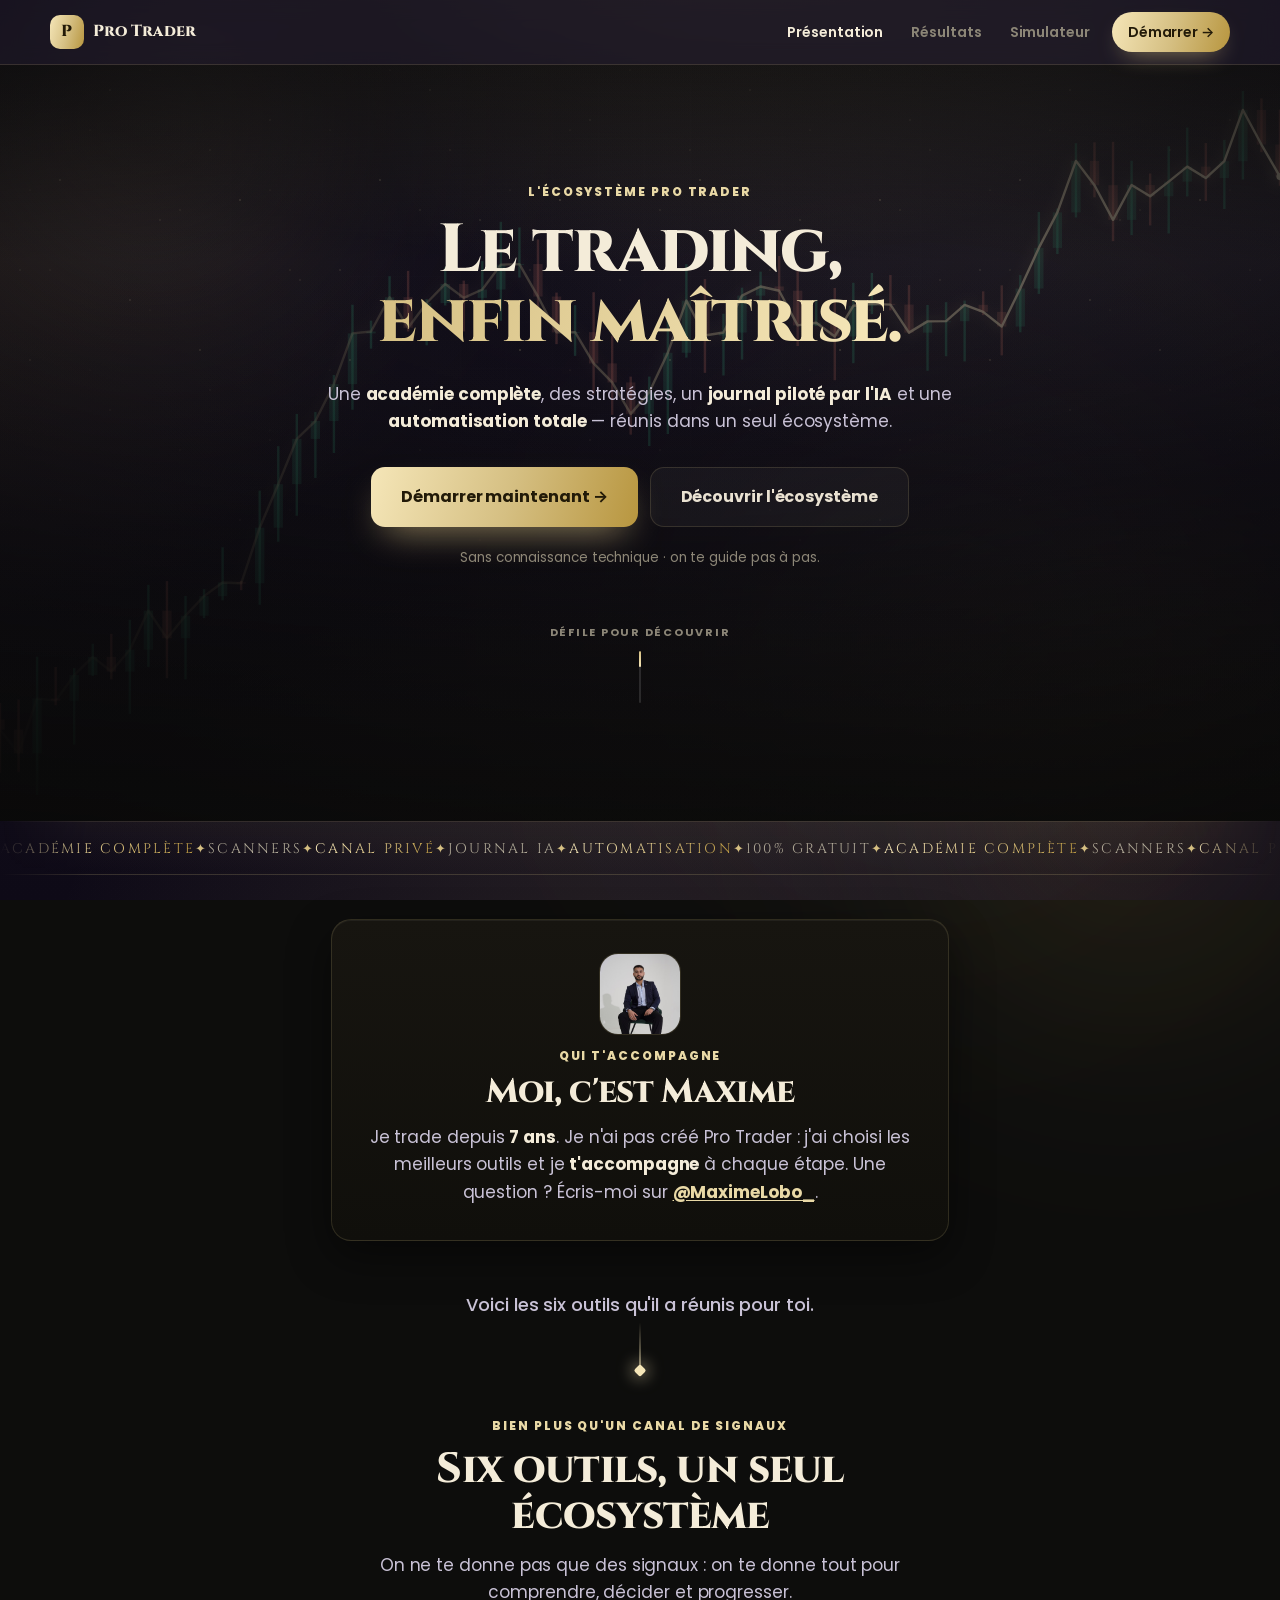
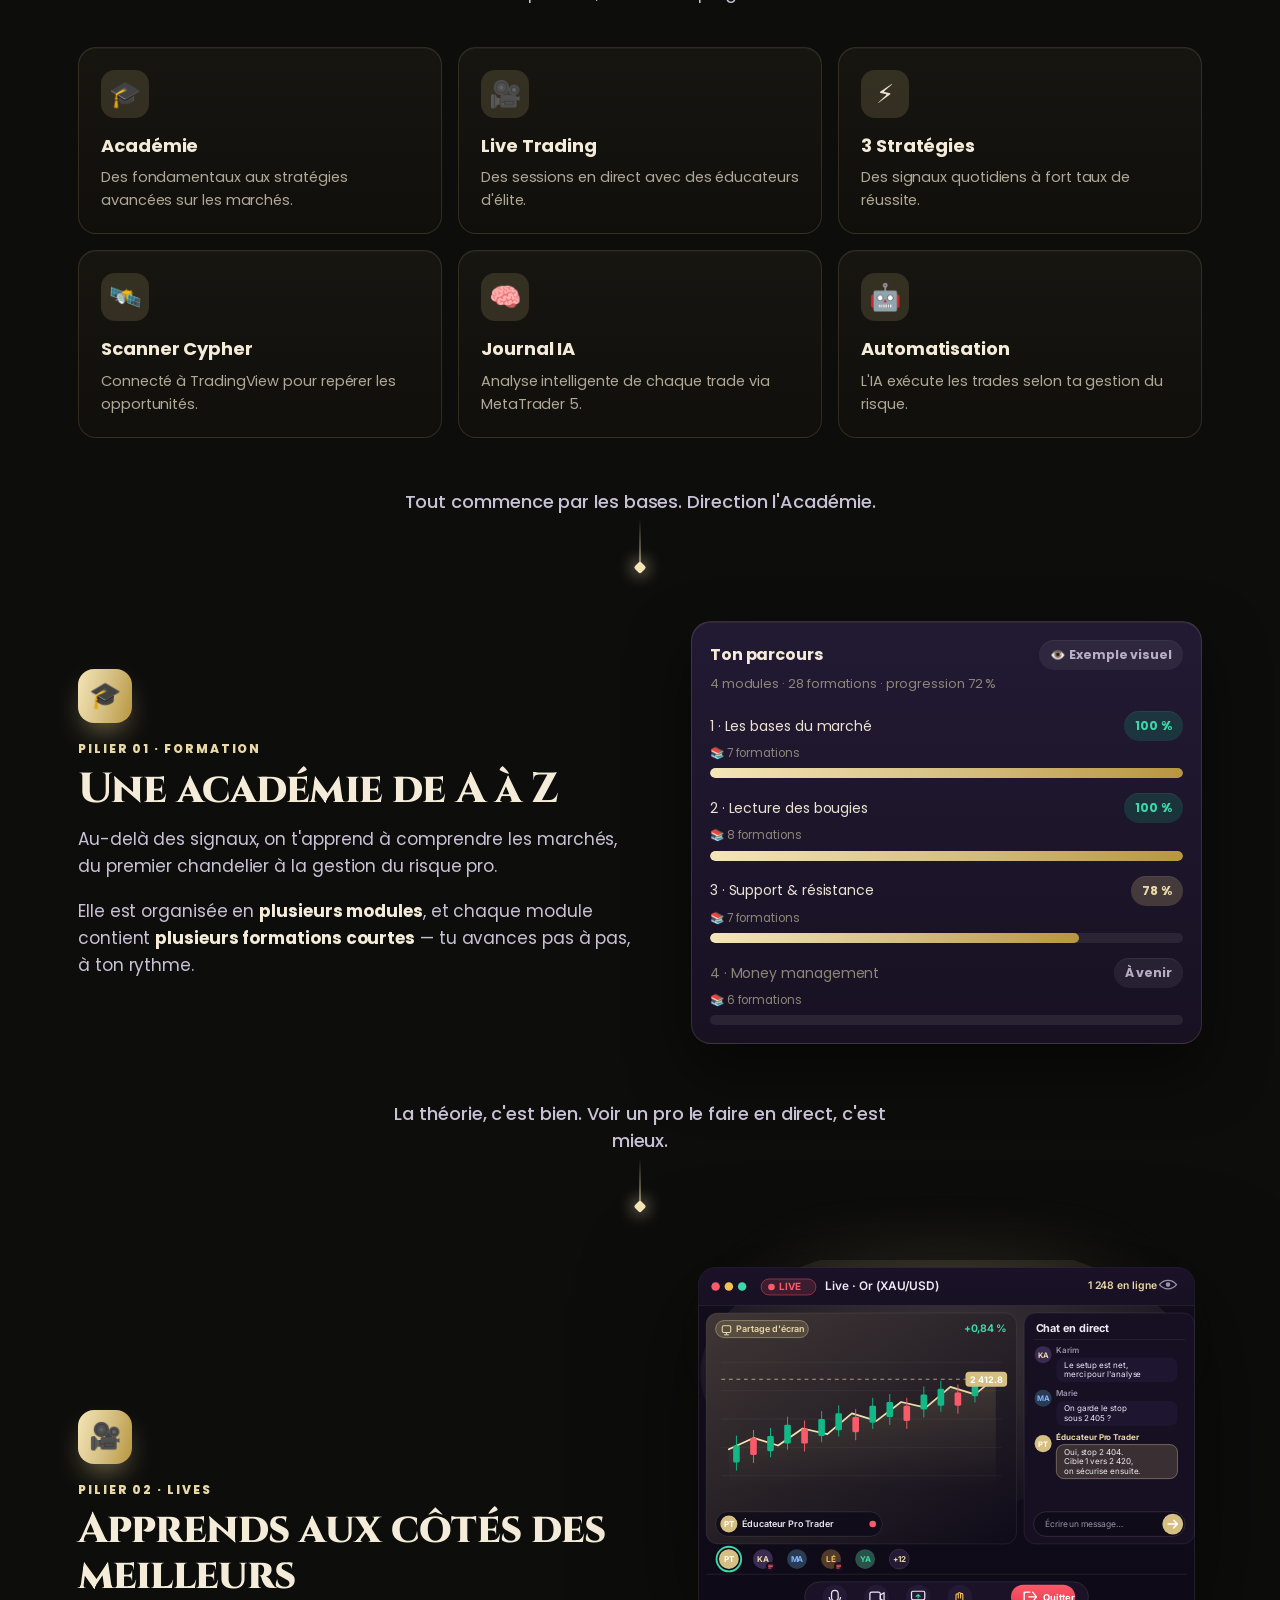
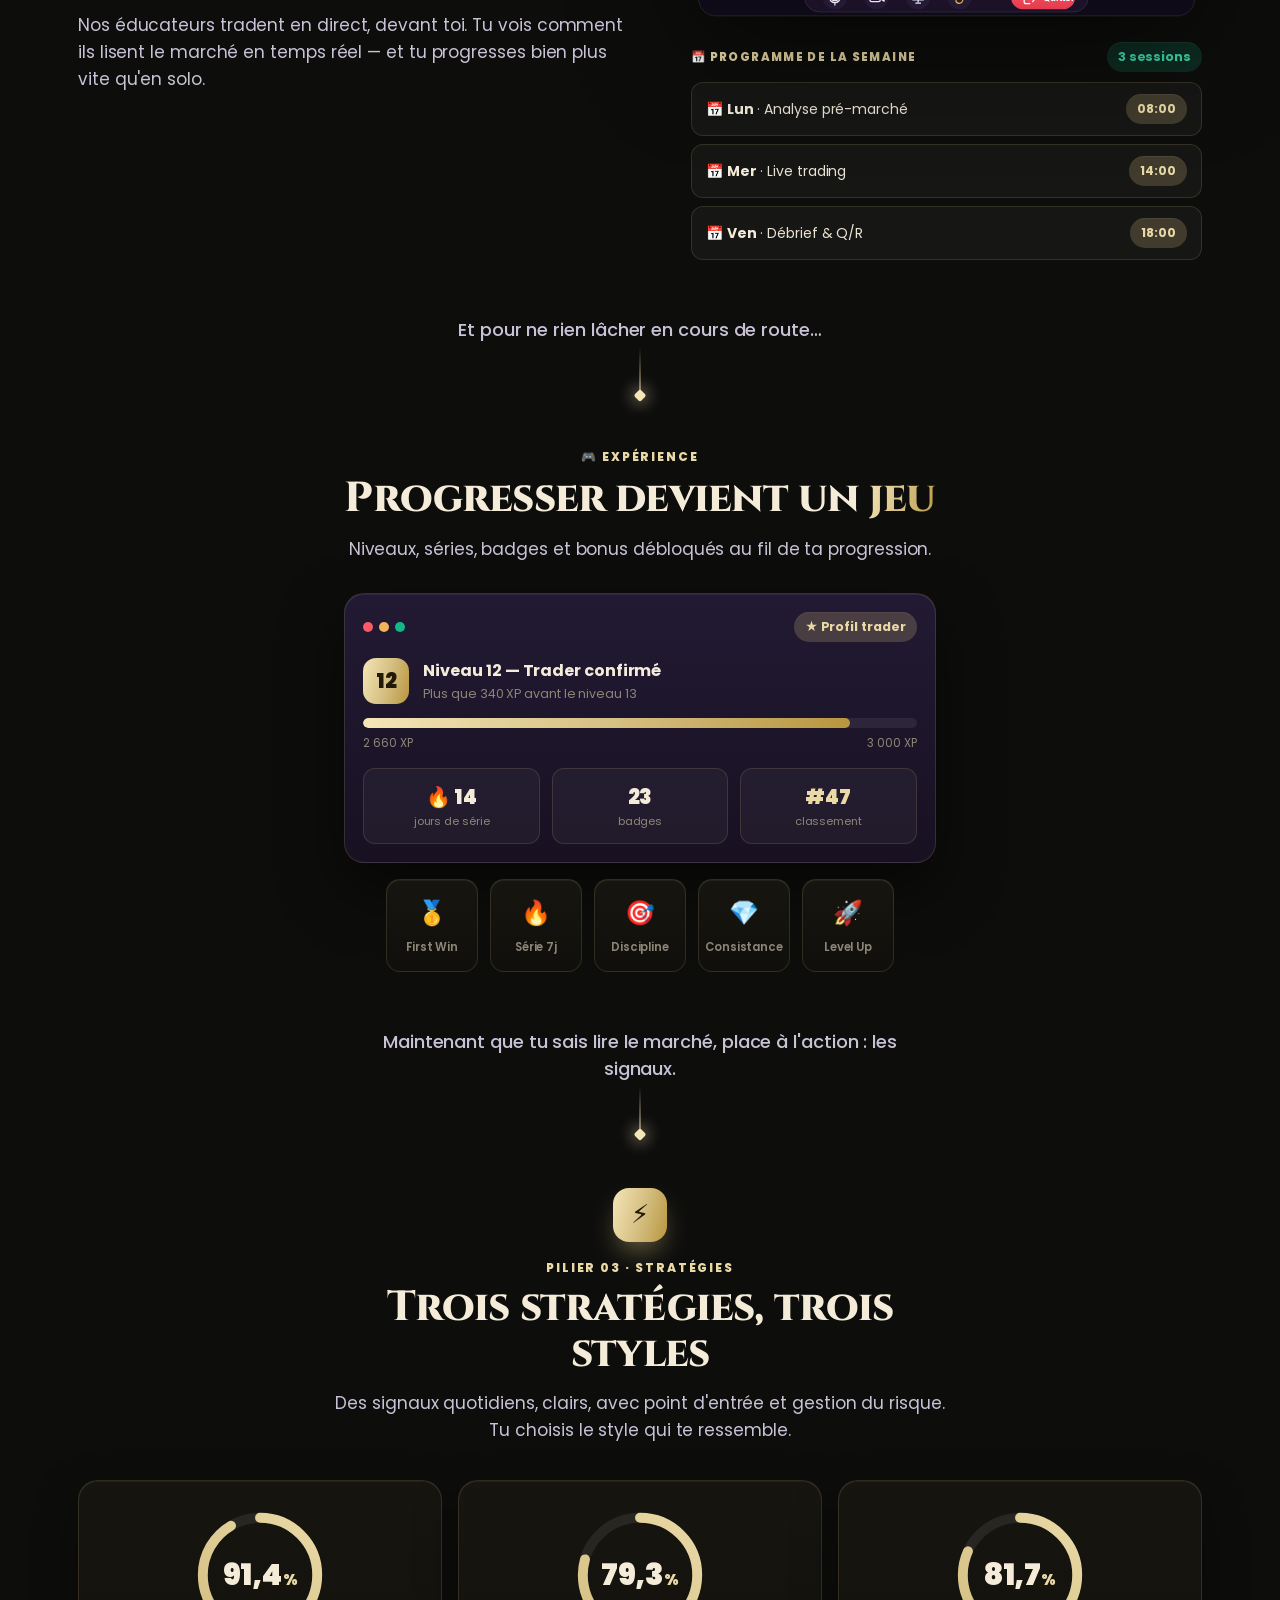
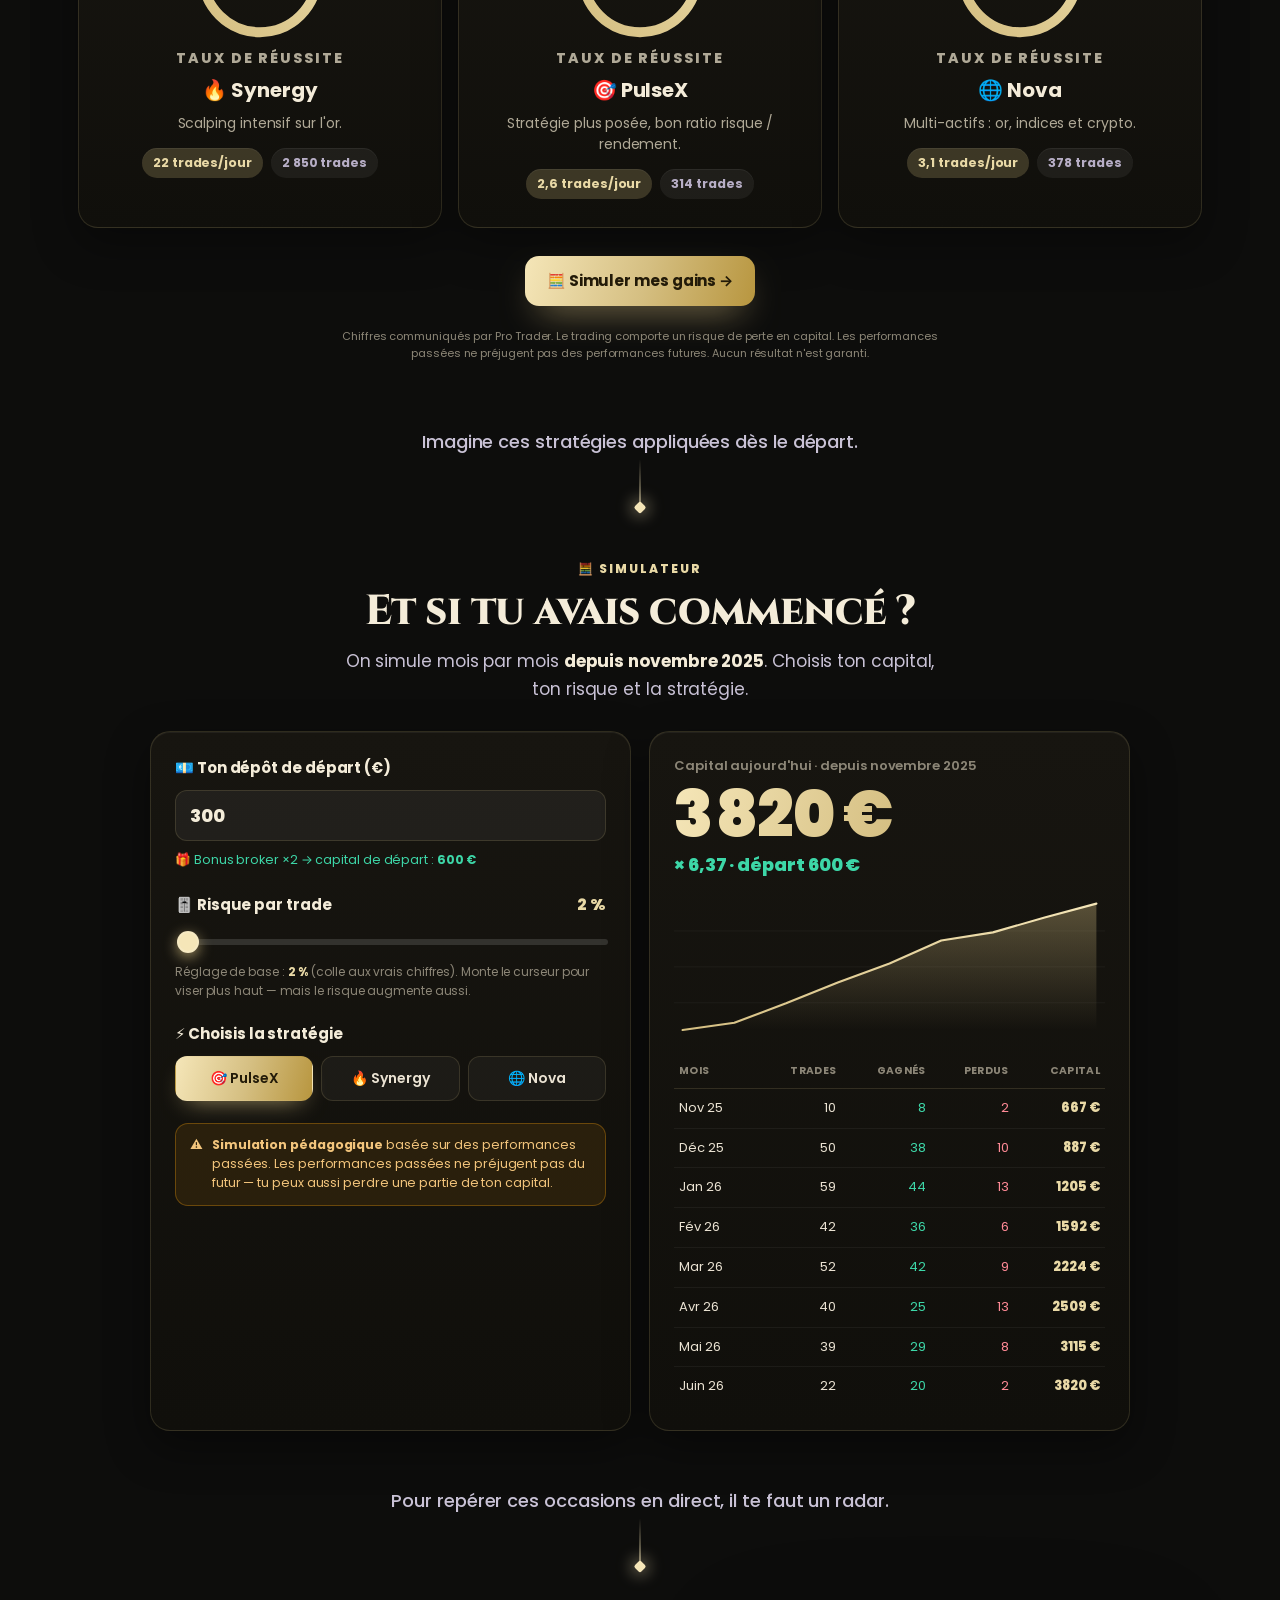
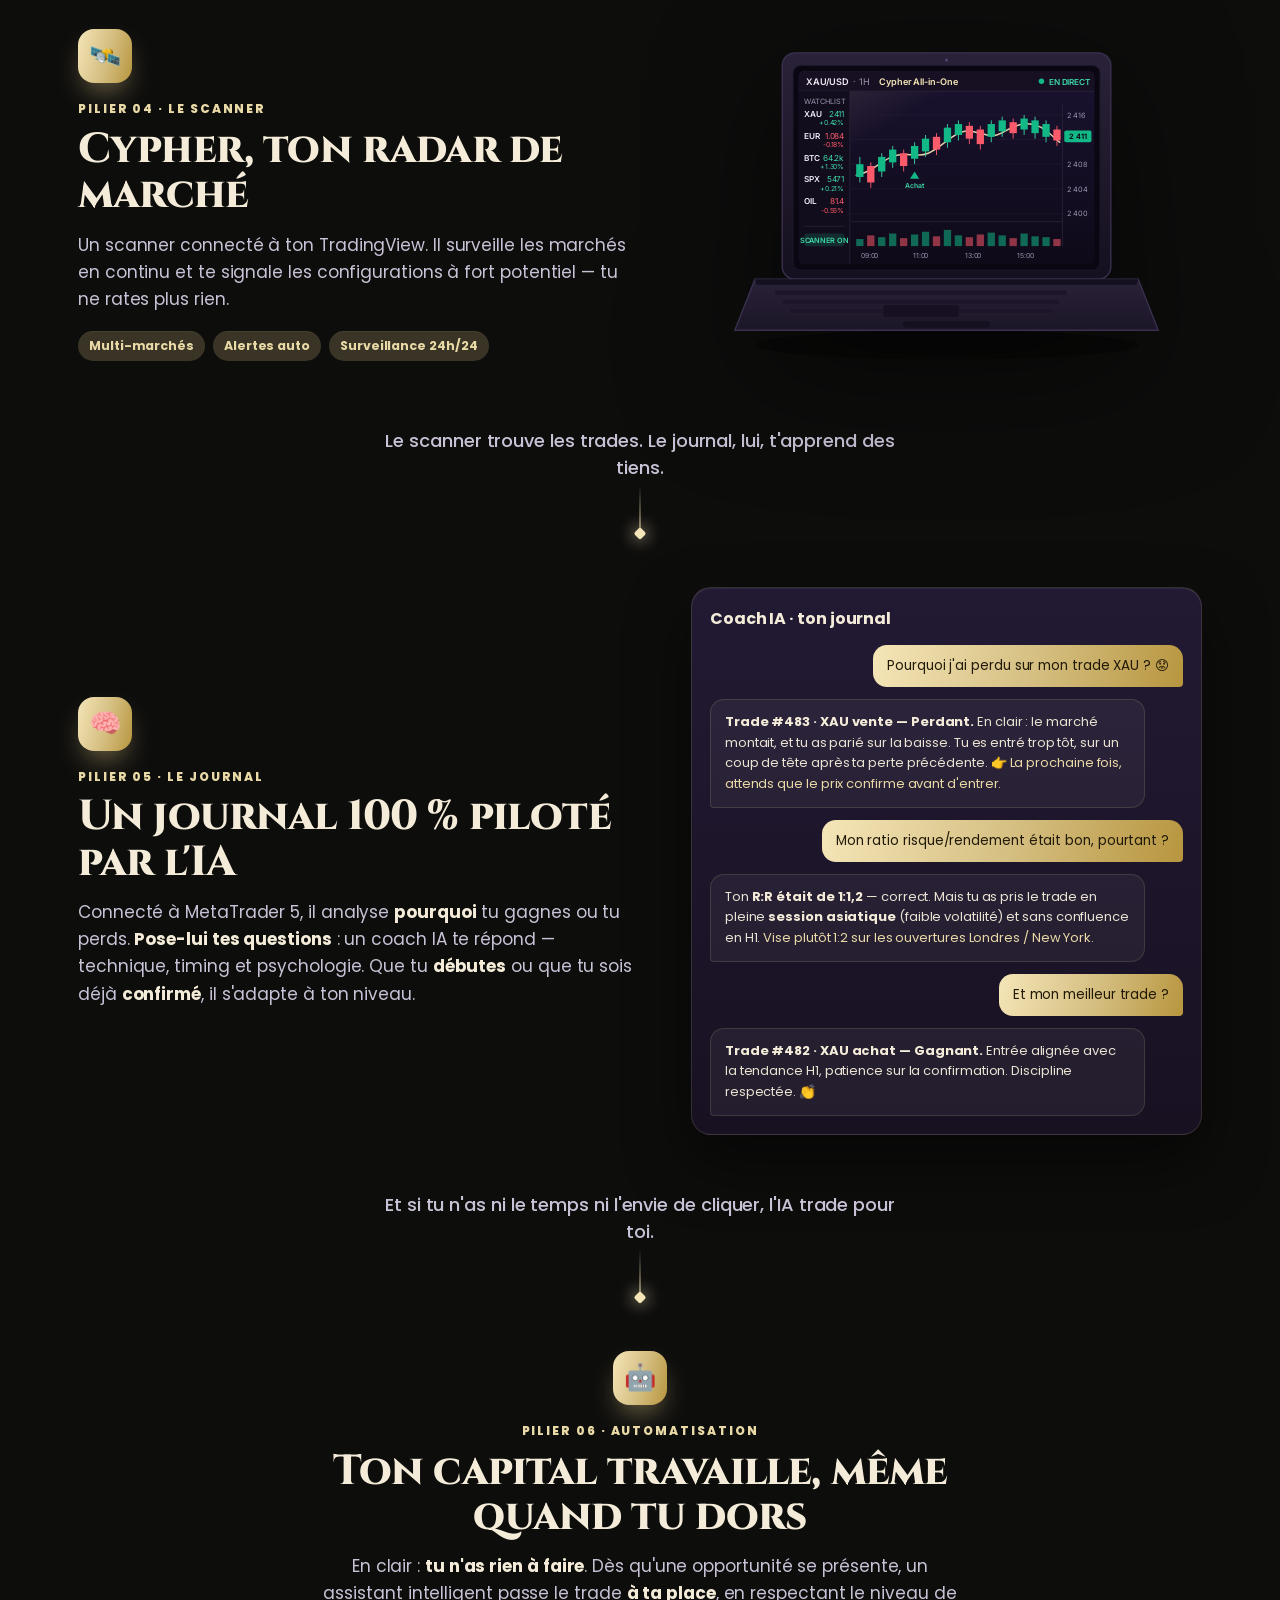
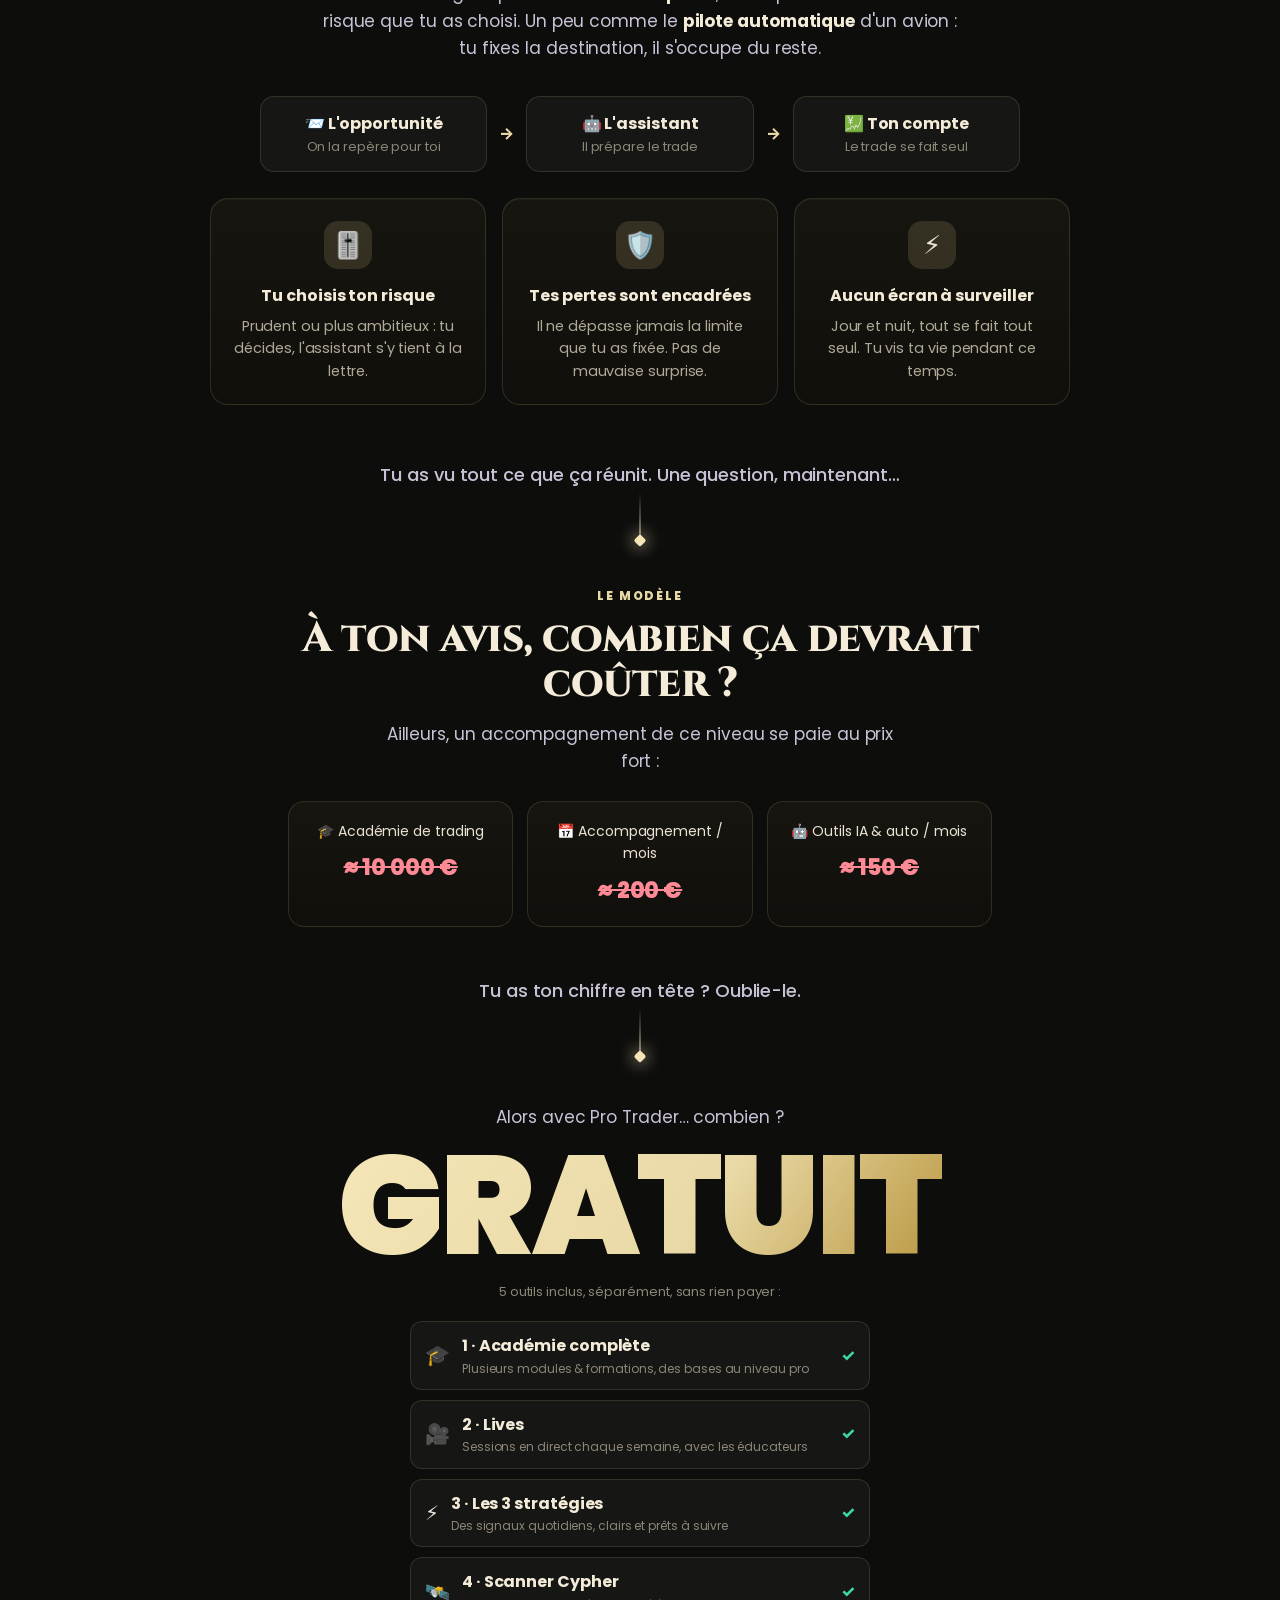
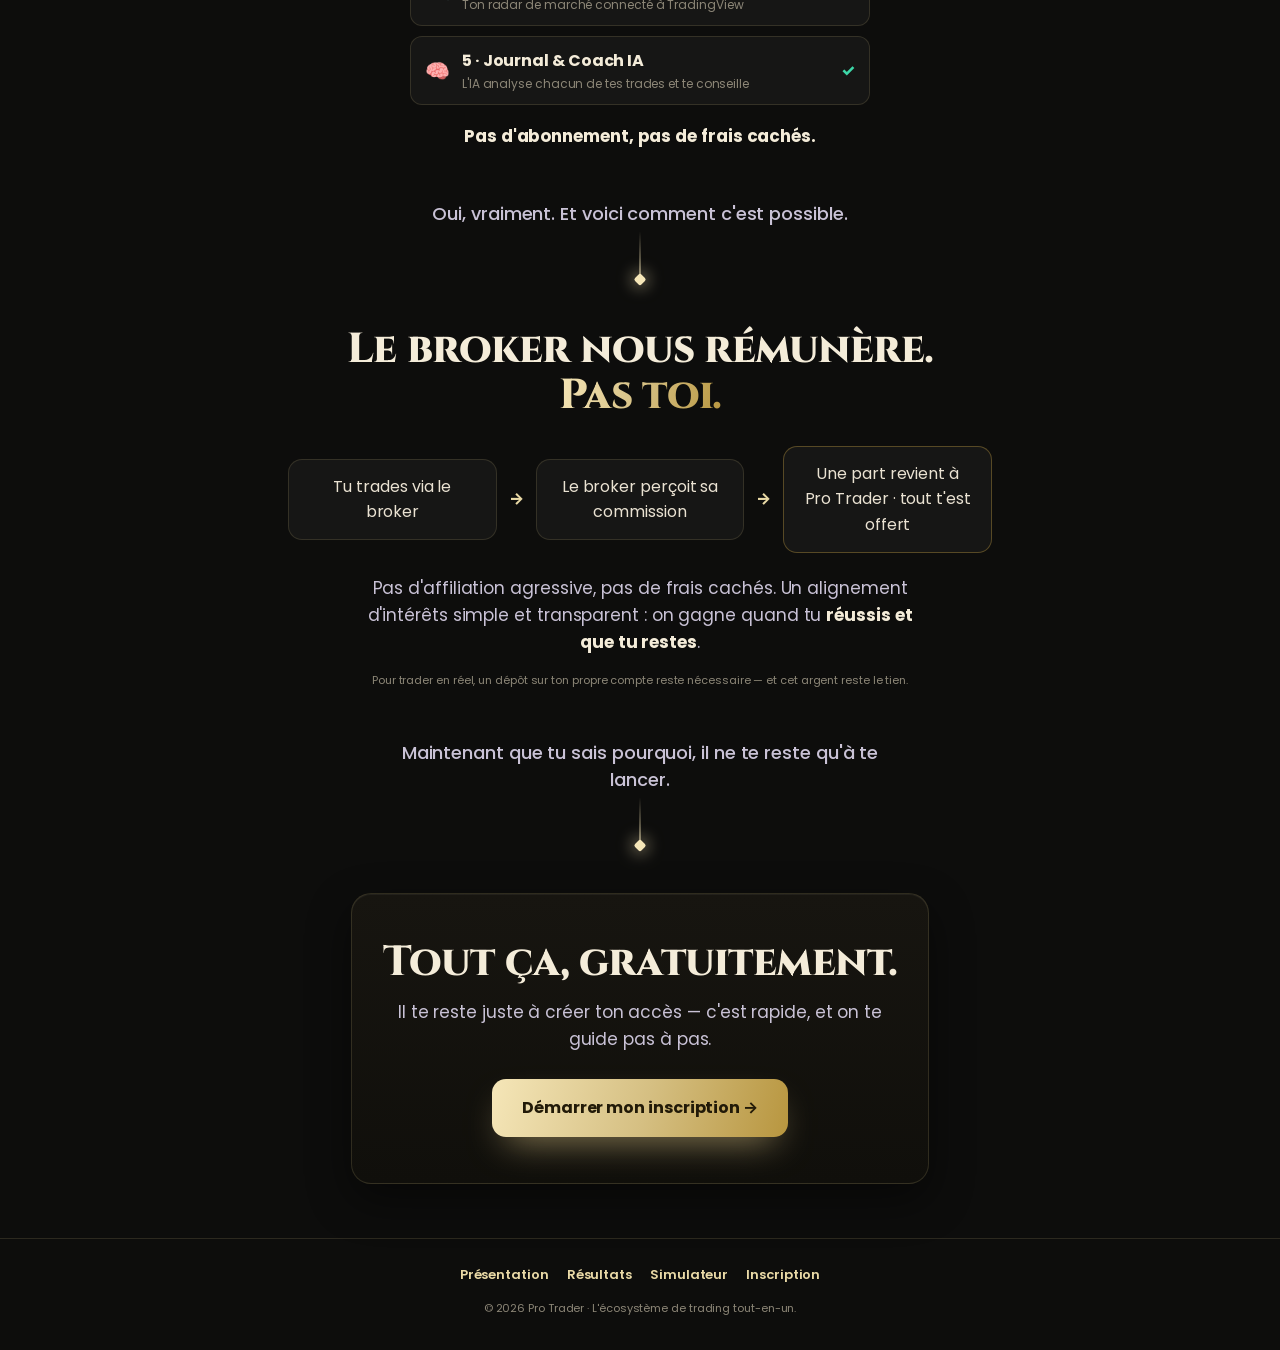
==== commit efb23bfb: "Polish: refined palette, aligned videos, seamless marquee, animated hero - Refine the black & gold p" ====
--- a/index.html
+++ b/index.html
@@ -127,7 +127,9 @@
     @media (max-width:680px){ .mainnav a.txtlink{ display:none; } }
 
     .scene{ min-height:auto; display:flex; align-items:center; padding:50px 0; }
-    .scene.hero{ min-height:84vh; }
+    .scene.hero{ min-height:84vh; position:relative; overflow:hidden; }
+    .hero-chart{ position:absolute; inset:0; width:100%; height:100%; z-index:0; opacity:.5; pointer-events:none; }
+    .hero-veil{ position:absolute; inset:0; z-index:1; pointer-events:none; background:radial-gradient(120% 90% at 50% 42%, transparent 0%, rgba(10,10,9,.5) 66%, rgba(10,10,9,.92) 100%), linear-gradient(180deg, rgba(10,10,9,.55), transparent 26%, rgba(10,10,9,.85)); }
     .scene.short{ min-height:auto; padding:44px 0; }
     @media (max-width:640px){ .scene{ padding:36px 0; } .scene.hero{ min-height:auto; padding:46px 0; } .scene-grid{ gap:26px; } }
     .scene-grid{ display:grid; gap:34px; align-items:center; }
@@ -285,7 +287,9 @@
 
   <!-- HERO -->
   <section class="scene hero">
-    <div class="wrap narrow" style="text-align:center">
+    <canvas id="heroChart" class="hero-chart" aria-hidden="true"></canvas>
+    <div class="hero-veil" aria-hidden="true"></div>
+    <div class="wrap narrow" style="text-align:center; position:relative; z-index:2">
       <p class="eyebrow reveal">L'écosystème Pro&nbsp;Trader</p>
       <h1 class="h-hero reveal" style="margin-top:16px">Le trading,<br /><span class="grad">enfin maîtrisé.</span></h1>
       <p class="lead reveal" style="margin:24px auto 0; max-width:640px">Une <strong style="color:var(--ink)">académie complète</strong>, des stratégies, un <strong style="color:var(--ink)">journal piloté par l'IA</strong> et une <strong style="color:var(--ink)">automatisation totale</strong> — réunis dans un seul écosystème.</p>
@@ -299,12 +303,7 @@
   </section>
 
   <!-- MARQUEE -->
-  <div class="marquee" aria-hidden="true">
-    <div class="marquee-track">
-      <span class="g">Académie complète</span><span class="sep">✦</span><span>Scanners</span><span class="sep">✦</span><span class="g">Canal privé</span><span class="sep">✦</span><span>Journal IA</span><span class="sep">✦</span><span class="g">Automatisation</span><span class="sep">✦</span><span>100% gratuit</span><span class="sep">✦</span>
-      <span class="g">Académie complète</span><span class="sep">✦</span><span>Scanners</span><span class="sep">✦</span><span class="g">Canal privé</span><span class="sep">✦</span><span>Journal IA</span><span class="sep">✦</span><span class="g">Automatisation</span><span class="sep">✦</span><span>100% gratuit</span><span class="sep">✦</span>
-    </div>
-  </div>
+  <div class="marquee" aria-hidden="true"><div class="marquee-track"><div class="mq-group"><span class="g">Académie complète</span><span class="sep">✦</span><span>Scanners</span><span class="sep">✦</span><span class="g">Canal privé</span><span class="sep">✦</span><span>Journal IA</span><span class="sep">✦</span><span class="g">Automatisation</span><span class="sep">✦</span><span>100% gratuit</span><span class="sep">✦</span><span class="g">Académie complète</span><span class="sep">✦</span><span>Scanners</span><span class="sep">✦</span><span class="g">Canal privé</span><span class="sep">✦</span><span>Journal IA</span><span class="sep">✦</span><span class="g">Automatisation</span><span class="sep">✦</span><span>100% gratuit</span><span class="sep">✦</span><span class="g">Académie complète</span><span class="sep">✦</span><span>Scanners</span><span class="sep">✦</span><span class="g">Canal privé</span><span class="sep">✦</span><span>Journal IA</span><span class="sep">✦</span><span class="g">Automatisation</span><span class="sep">✦</span><span>100% gratuit</span><span class="sep">✦</span></div><div class="mq-group"><span class="g">Académie complète</span><span class="sep">✦</span><span>Scanners</span><span class="sep">✦</span><span class="g">Canal privé</span><span class="sep">✦</span><span>Journal IA</span><span class="sep">✦</span><span class="g">Automatisation</span><span class="sep">✦</span><span>100% gratuit</span><span class="sep">✦</span><span class="g">Académie complète</span><span class="sep">✦</span><span>Scanners</span><span class="sep">✦</span><span class="g">Canal privé</span><span class="sep">✦</span><span>Journal IA</span><span class="sep">✦</span><span class="g">Automatisation</span><span class="sep">✦</span><span>100% gratuit</span><span class="sep">✦</span><span class="g">Académie complète</span><span class="sep">✦</span><span>Scanners</span><span class="sep">✦</span><span class="g">Canal privé</span><span class="sep">✦</span><span>Journal IA</span><span class="sep">✦</span><span class="g">Automatisation</span><span class="sep">✦</span><span>100% gratuit</span><span class="sep">✦</span></div></div></div>
 
   <!-- QUI JE SUIS -->
   <section id="whoami" class="scene short">
@@ -1144,6 +1143,39 @@
       render();
     })();
   </script>
+  <script>
+    /* Graphique animé du hero — bougies + ligne dorée qui grimpe */
+    (function(){
+      var c=document.getElementById('heroChart'); if(!c) return;
+      var ctx=c.getContext('2d'), DPR=Math.min(window.devicePixelRatio||1,2), W=0, H=0;
+      function resize(){ W=c.clientWidth; H=c.clientHeight; c.width=W*DPR; c.height=H*DPR; ctx.setTransform(DPR,0,0,DPR,0,0); }
+      resize(); window.addEventListener('resize', resize);
+      var reduce = window.matchMedia && window.matchMedia('(prefers-reduced-motion: reduce)').matches;
+      var n=70, candles=[], price=100, drift=0.55;
+      function push(){ var o=price, mv=(Math.random()-0.5)*7 + drift; price=Math.max(24, price+mv); if(price>190){ drift=-0.5; } if(price<60){ drift=0.6; } var cl=price, hi=Math.max(o,cl)+Math.random()*3.2, lo=Math.min(o,cl)-Math.random()*3.2; candles.push({o:o,c:cl,h:hi,l:lo}); if(candles.length>n) candles.shift(); }
+      for(var i=0;i<n;i++) push();
+      function draw(){
+        ctx.clearRect(0,0,W,H);
+        var minP=Infinity,maxP=-Infinity; candles.forEach(function(k){ if(k.l<minP)minP=k.l; if(k.h>maxP)maxP=k.h; });
+        var pad=26, gap=W/(n-1), cw=Math.max(2,gap*0.5);
+        function y(p){ return H-pad-(p-minP)/((maxP-minP)||1)*(H-2*pad); }
+        candles.forEach(function(k,idx){ var x=idx*gap, up=k.c>=k.o;
+          ctx.strokeStyle=up?'rgba(55,181,136,.45)':'rgba(224,122,110,.45)';
+          ctx.fillStyle=up?'rgba(55,181,136,.30)':'rgba(224,122,110,.30)';
+          ctx.beginPath(); ctx.moveTo(x,y(k.h)); ctx.lineTo(x,y(k.l)); ctx.stroke();
+          var top=y(Math.max(k.o,k.c)), bot=y(Math.min(k.o,k.c)); ctx.fillRect(x-cw/2, top, cw, Math.max(1,bot-top)); });
+        ctx.beginPath(); candles.forEach(function(k,idx){ var x=idx*gap, yy=y(k.c); idx?ctx.lineTo(x,yy):ctx.moveTo(x,yy); });
+        var g=ctx.createLinearGradient(0,0,W,0); g.addColorStop(0,'rgba(223,201,140,.12)'); g.addColorStop(1,'#F7ECC8');
+        ctx.strokeStyle=g; ctx.lineWidth=2.4; ctx.lineJoin='round'; ctx.shadowColor='rgba(223,201,140,.55)'; ctx.shadowBlur=14; ctx.stroke(); ctx.shadowBlur=0;
+        var last=candles[candles.length-1], lx=(candles.length-1)*gap, ly=y(last.c);
+        ctx.beginPath(); ctx.arc(lx,ly,3.6,0,7); ctx.fillStyle='#F7ECC8'; ctx.shadowColor='rgba(247,236,200,.9)'; ctx.shadowBlur=16; ctx.fill(); ctx.shadowBlur=0;
+      }
+      if(reduce){ draw(); return; }
+      var acc=0, prev=performance.now();
+      function loop(now){ var dt=now-prev; prev=now; acc+=dt; if(acc>950){ acc=0; push(); } draw(); requestAnimationFrame(loop); }
+      requestAnimationFrame(loop);
+    })();
+  </script>
   <script src="config.js?v=3"></script>
 </body>
 </html>
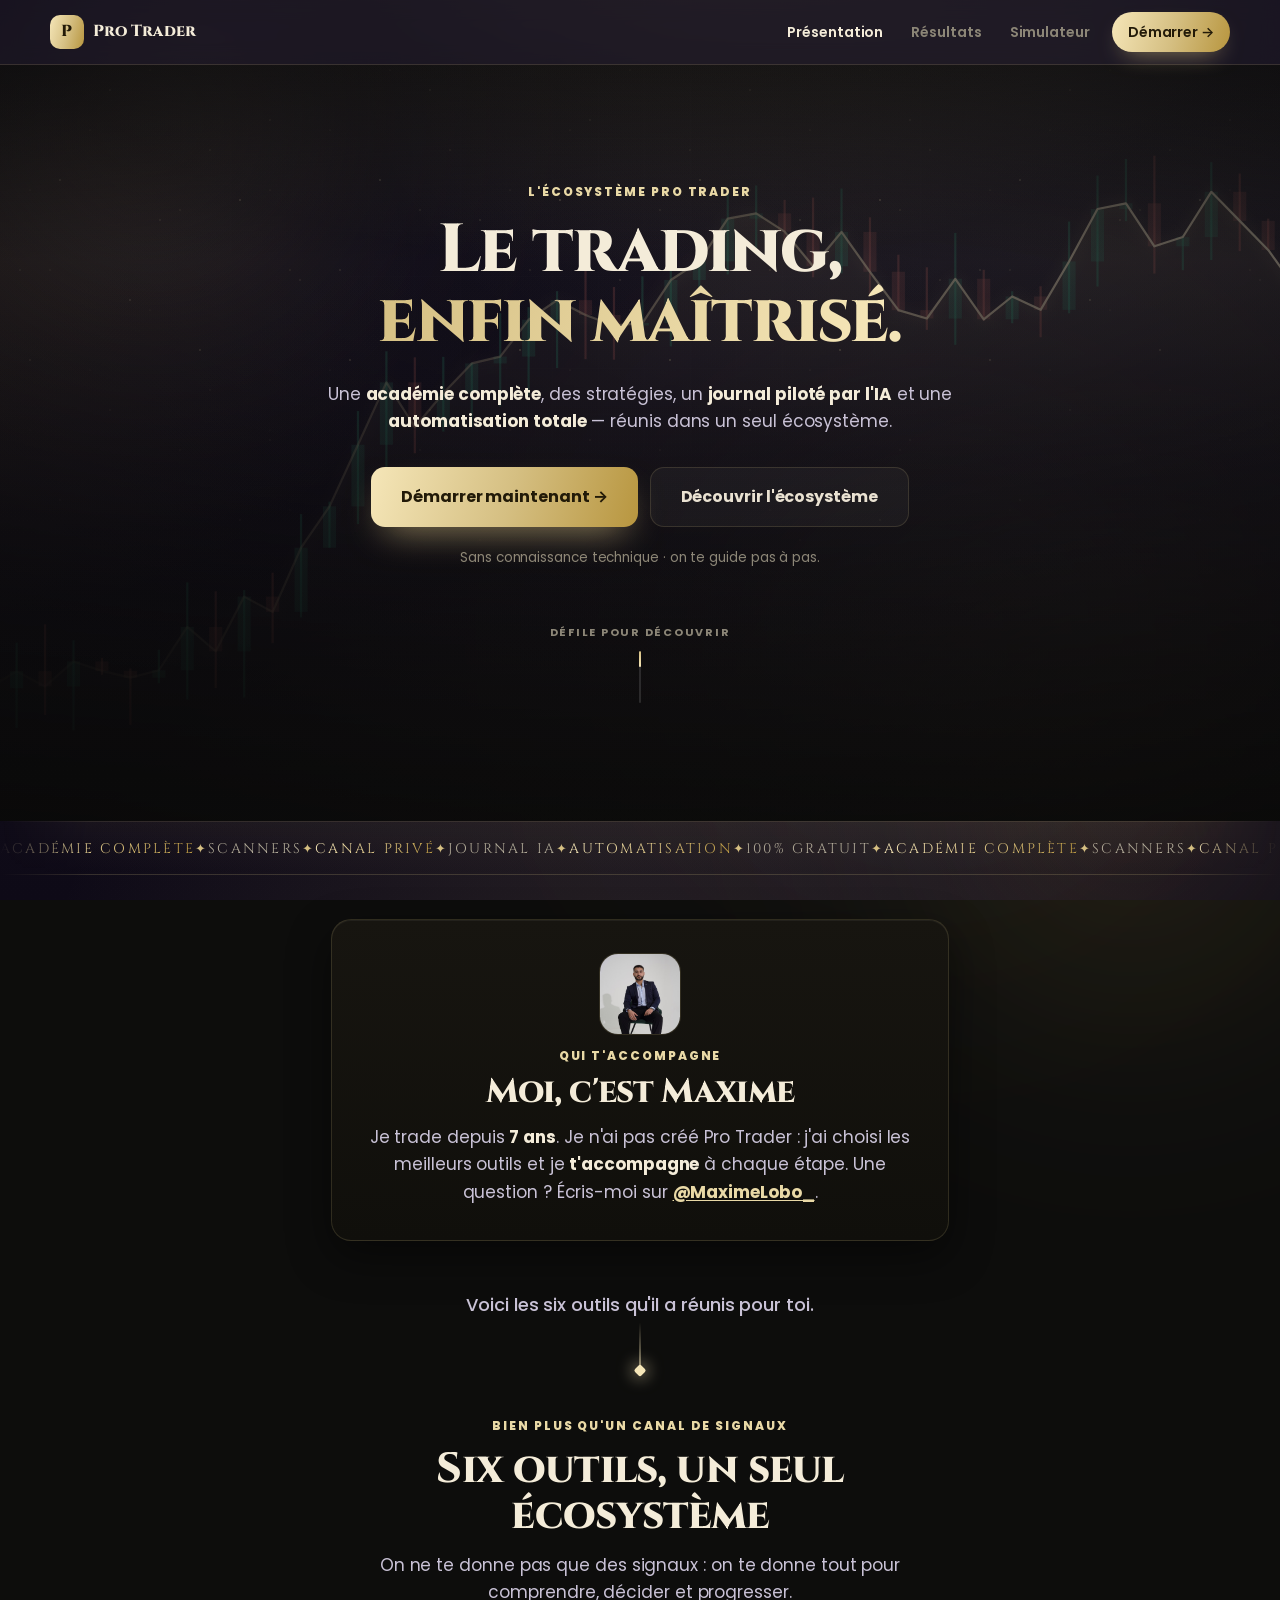
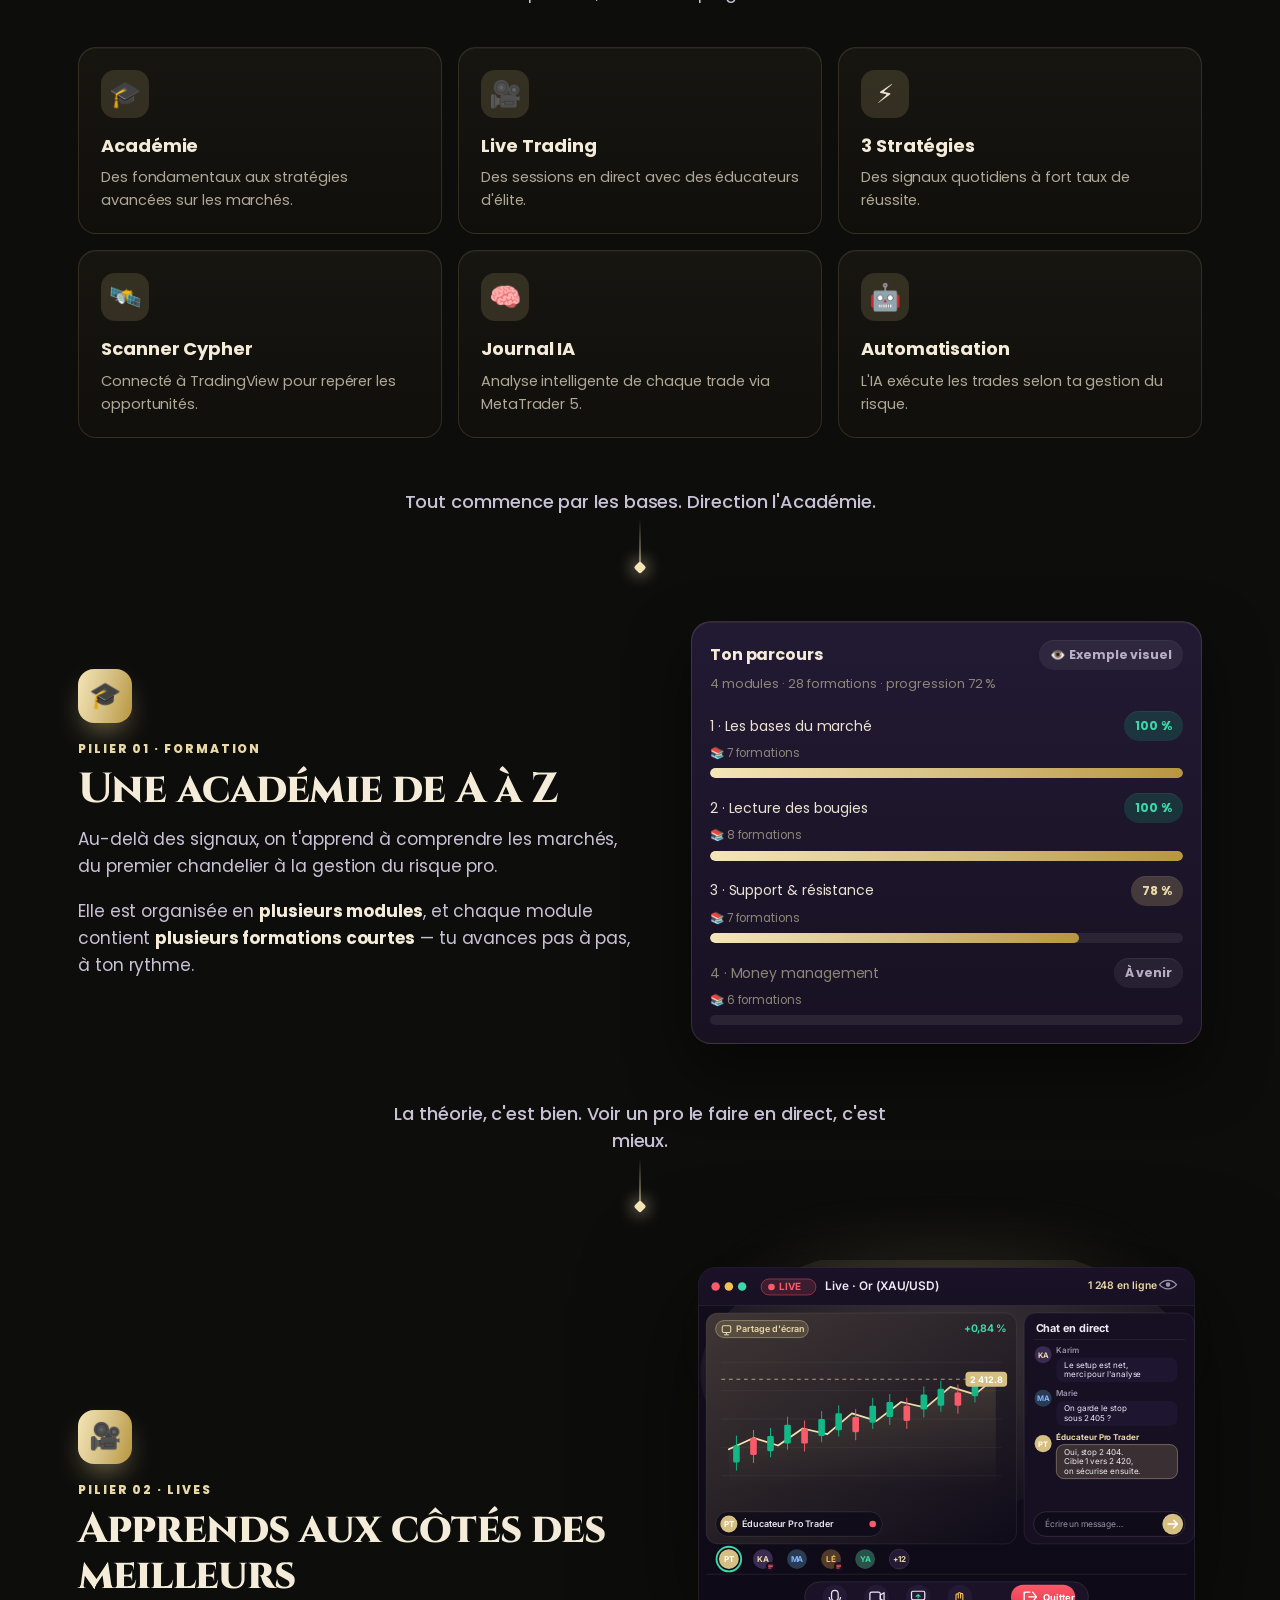
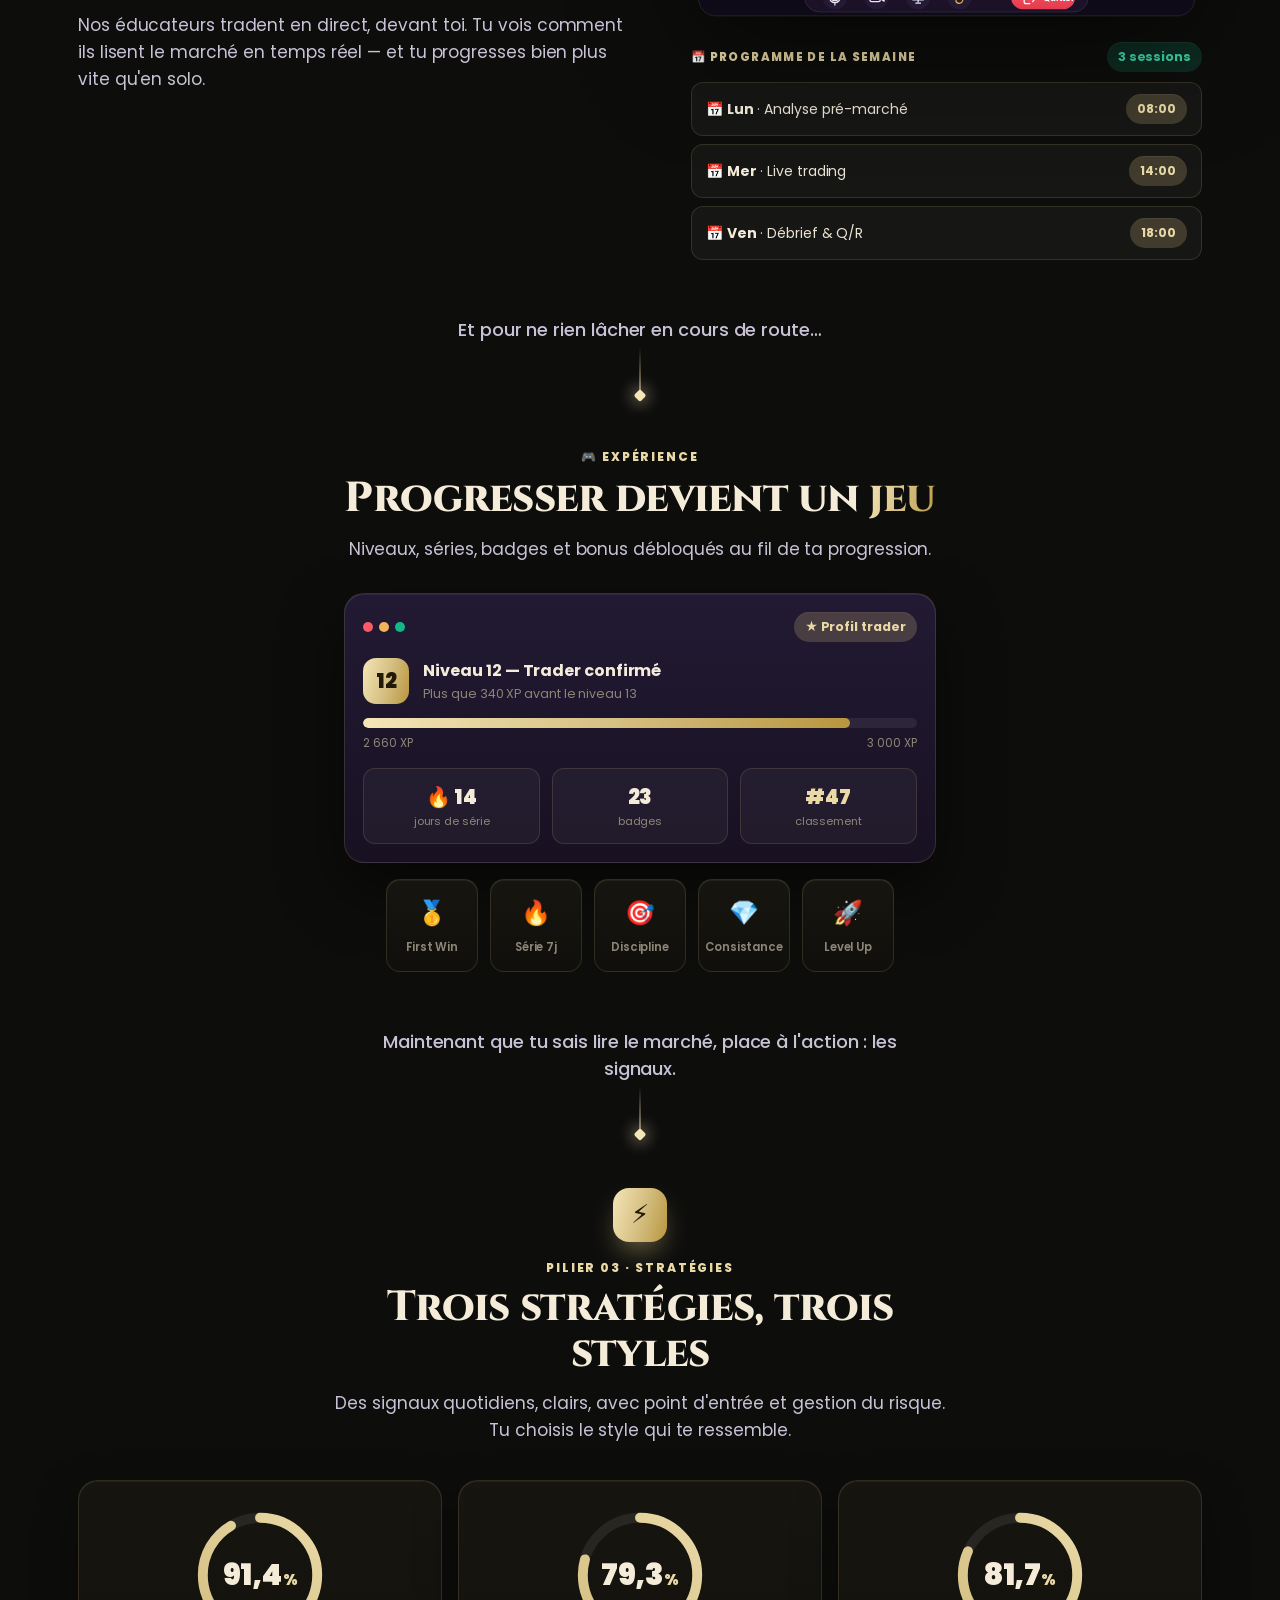
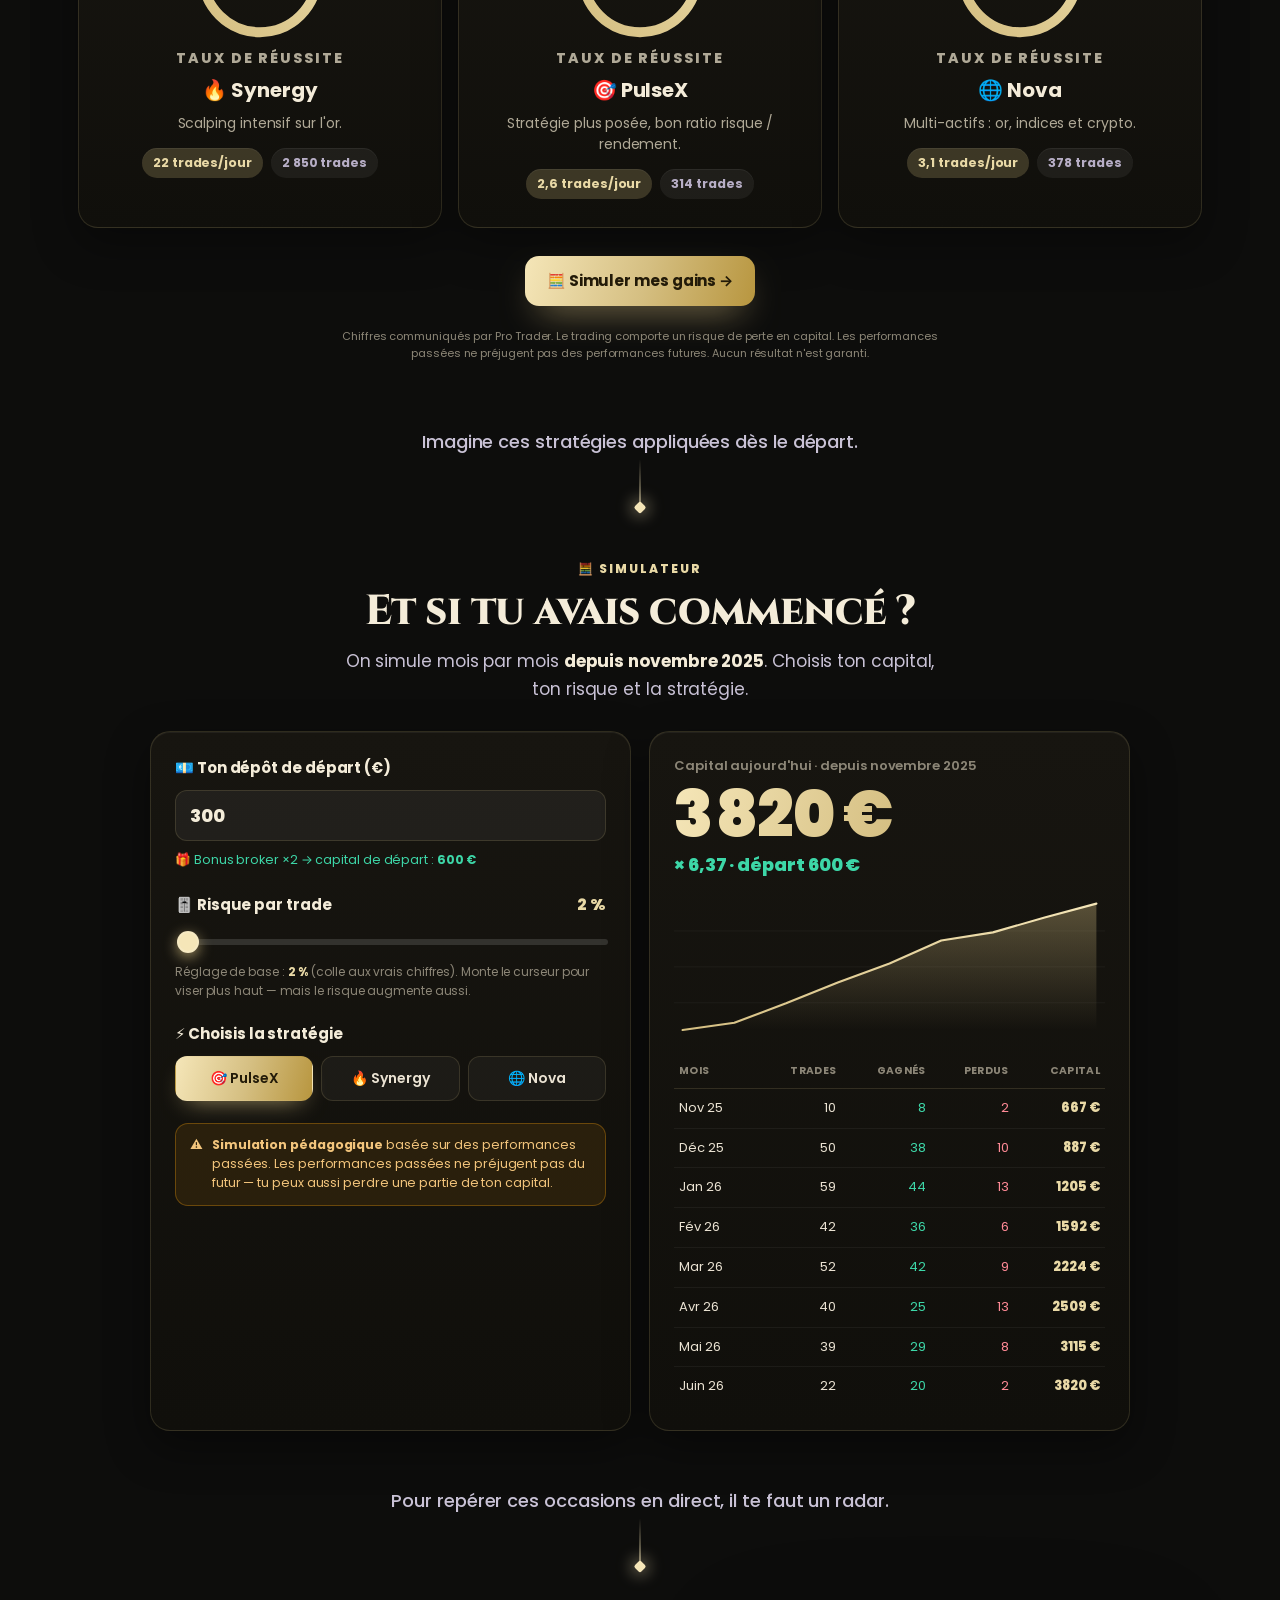
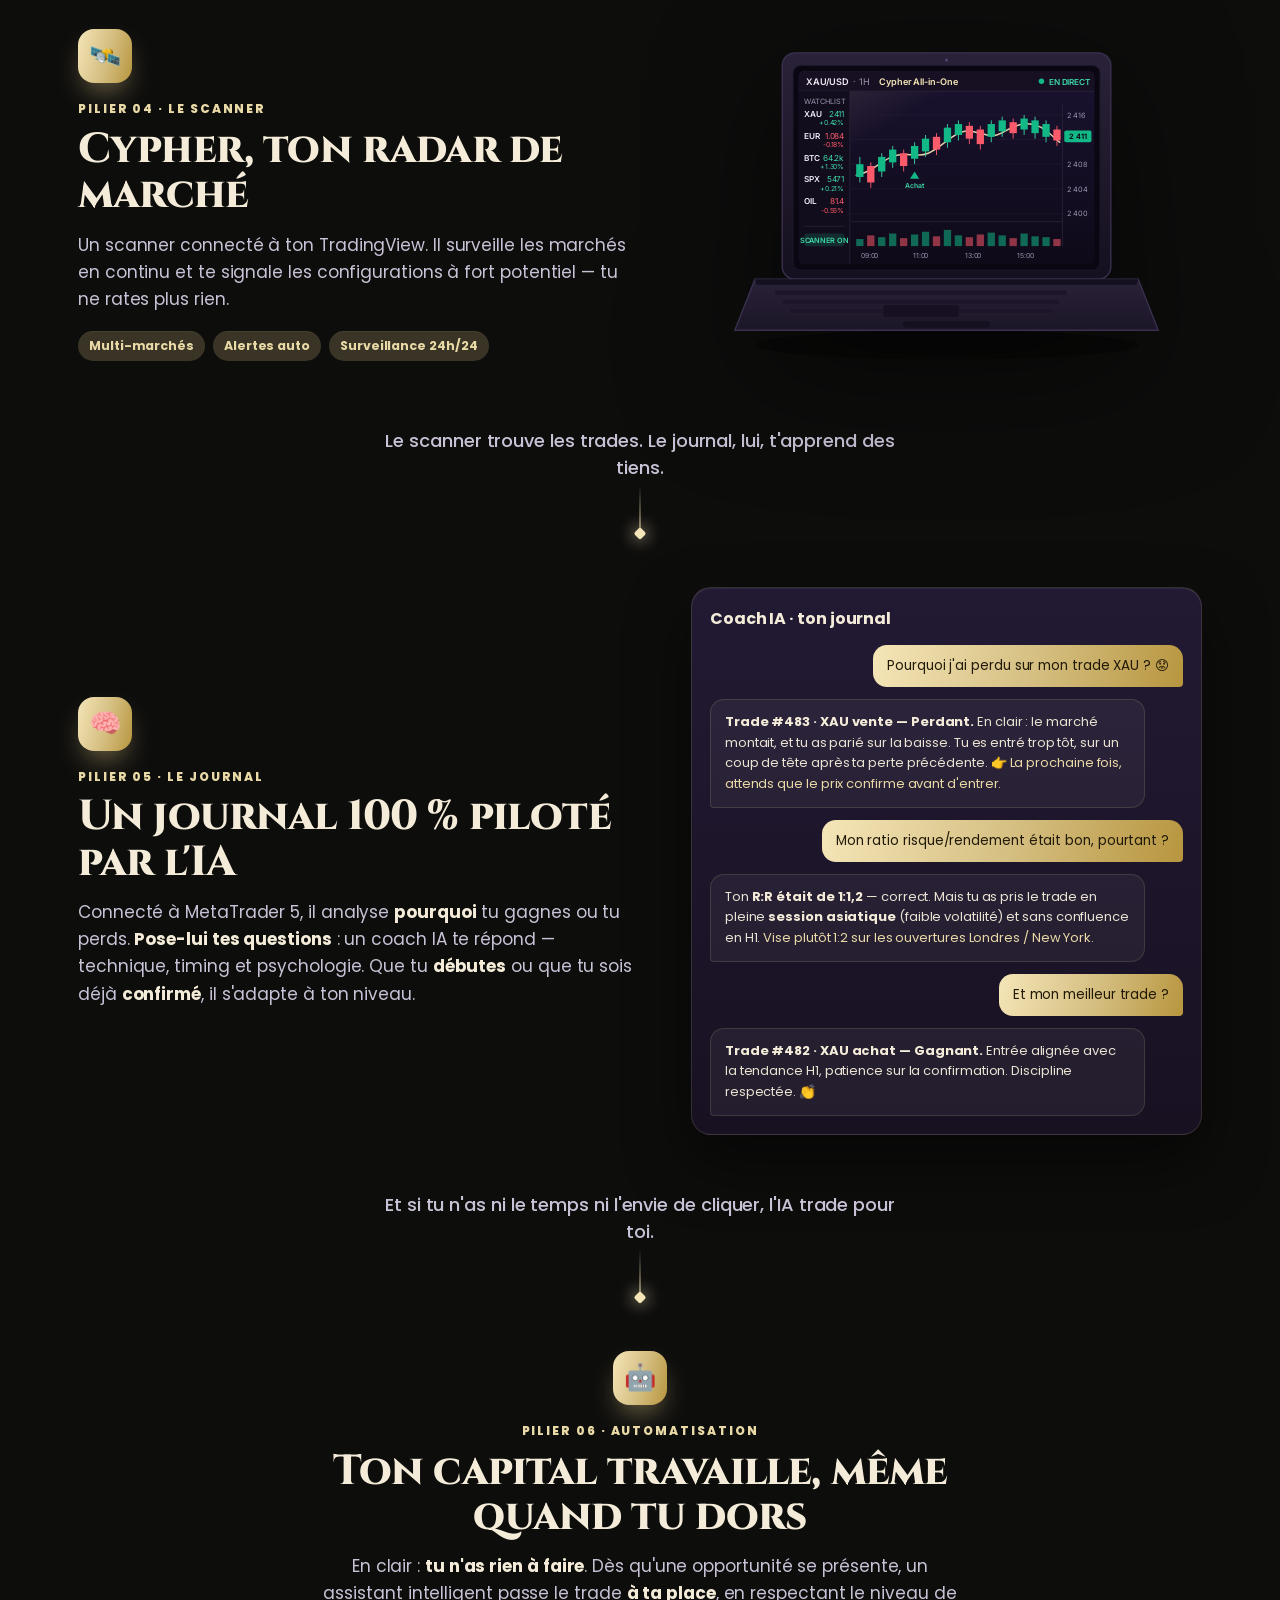
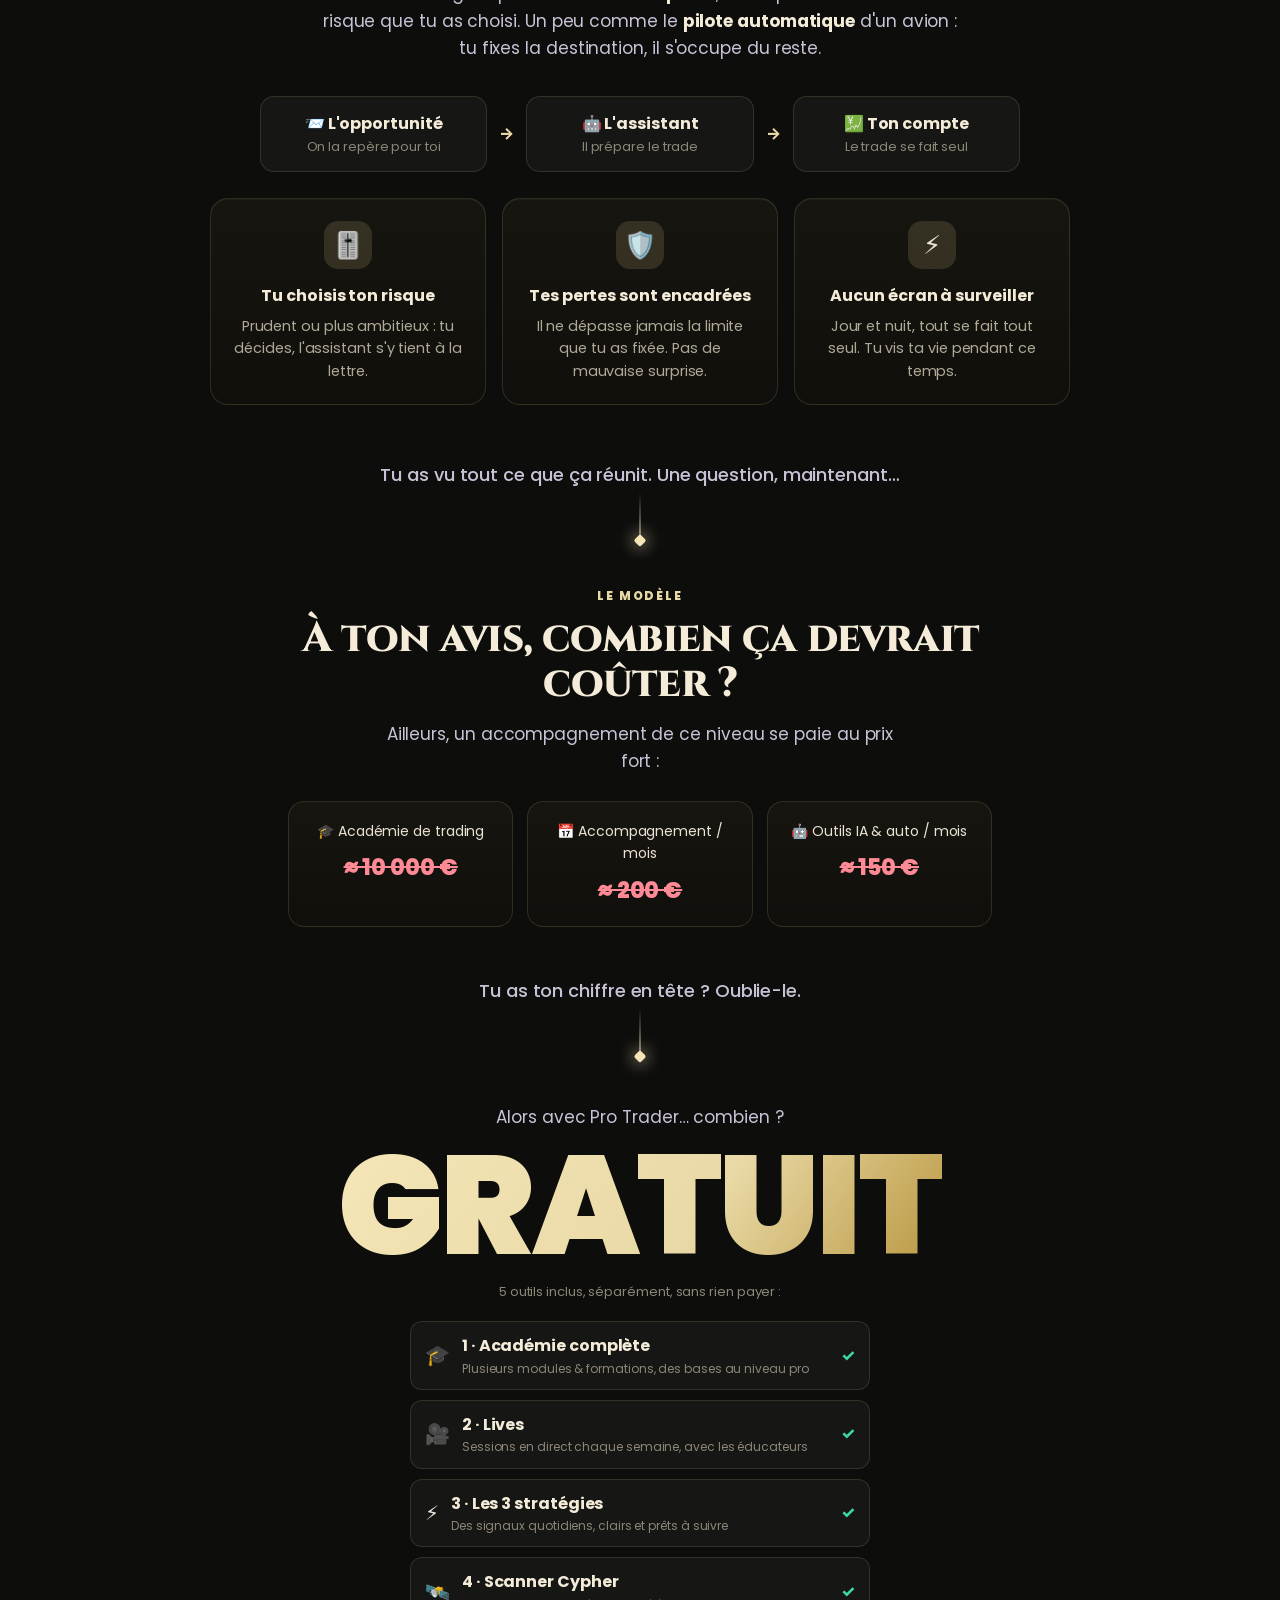
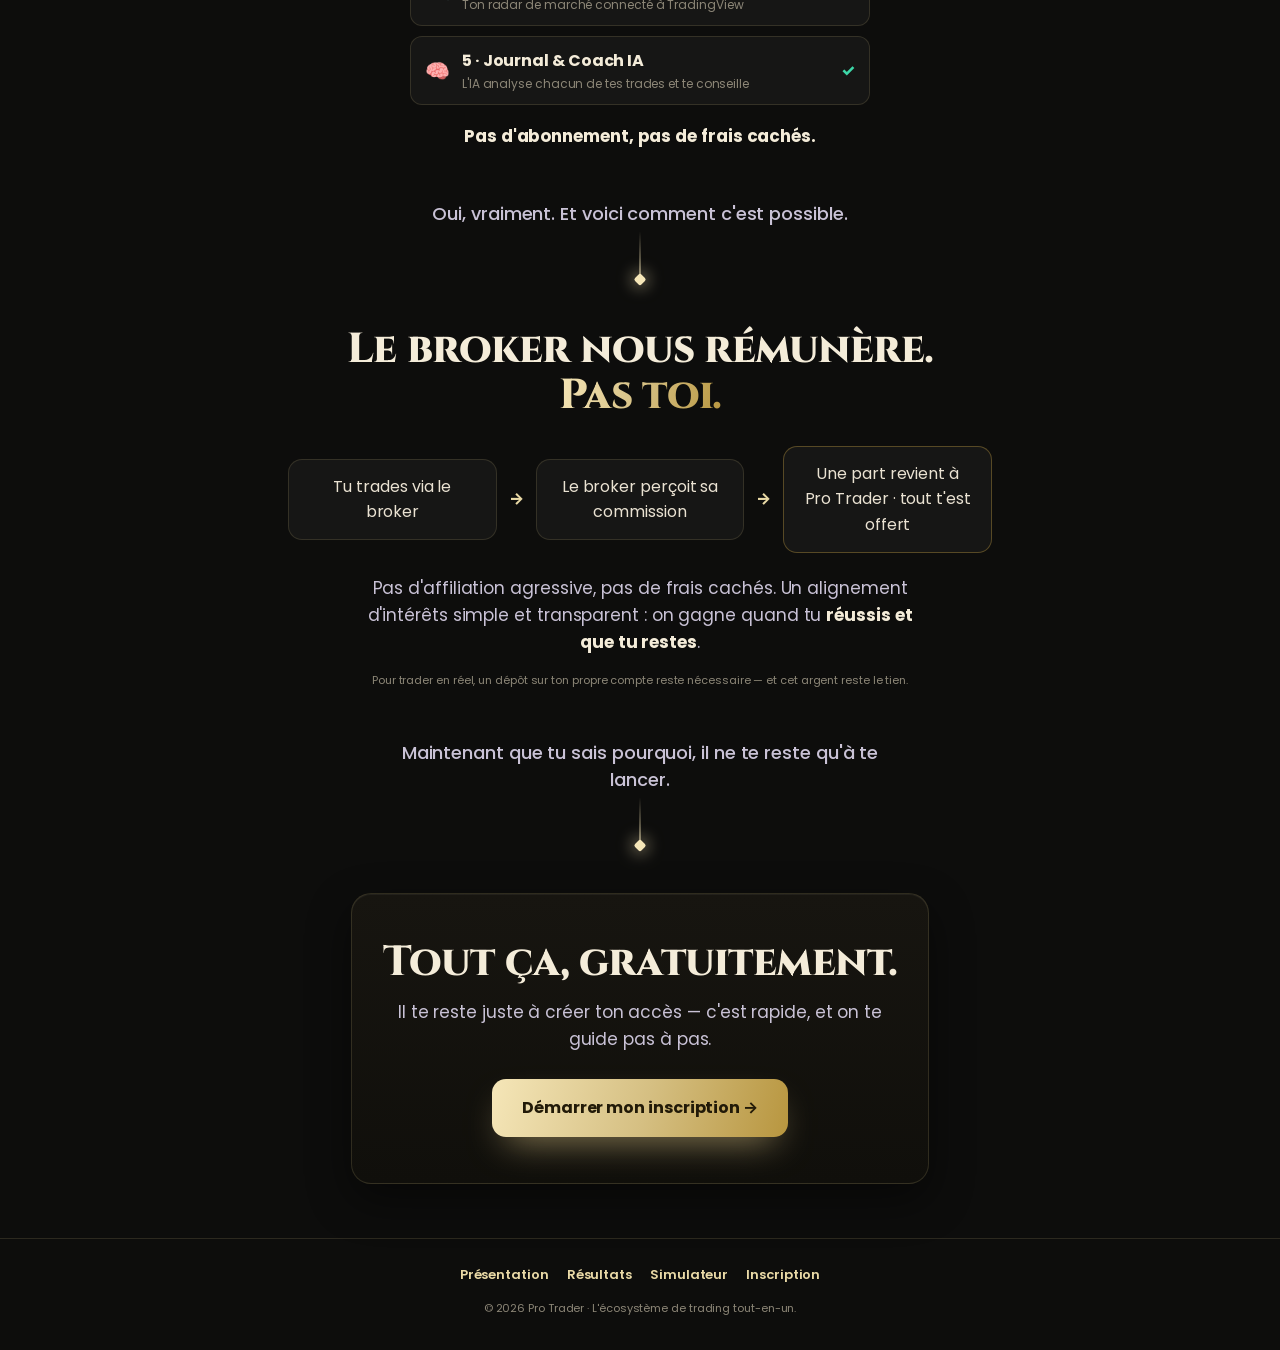
==== commit e959e3a9: "Animated chart hero on all pages; smoother continuous chart Move the hero trading-chart animation in" ====
--- a/index.html
+++ b/index.html
@@ -1143,39 +1143,6 @@
       render();
     })();
   </script>
-  <script>
-    /* Graphique animé du hero — bougies + ligne dorée qui grimpe */
-    (function(){
-      var c=document.getElementById('heroChart'); if(!c) return;
-      var ctx=c.getContext('2d'), DPR=Math.min(window.devicePixelRatio||1,2), W=0, H=0;
-      function resize(){ W=c.clientWidth; H=c.clientHeight; c.width=W*DPR; c.height=H*DPR; ctx.setTransform(DPR,0,0,DPR,0,0); }
-      resize(); window.addEventListener('resize', resize);
-      var reduce = window.matchMedia && window.matchMedia('(prefers-reduced-motion: reduce)').matches;
-      var n=70, candles=[], price=100, drift=0.55;
-      function push(){ var o=price, mv=(Math.random()-0.5)*7 + drift; price=Math.max(24, price+mv); if(price>190){ drift=-0.5; } if(price<60){ drift=0.6; } var cl=price, hi=Math.max(o,cl)+Math.random()*3.2, lo=Math.min(o,cl)-Math.random()*3.2; candles.push({o:o,c:cl,h:hi,l:lo}); if(candles.length>n) candles.shift(); }
-      for(var i=0;i<n;i++) push();
-      function draw(){
-        ctx.clearRect(0,0,W,H);
-        var minP=Infinity,maxP=-Infinity; candles.forEach(function(k){ if(k.l<minP)minP=k.l; if(k.h>maxP)maxP=k.h; });
-        var pad=26, gap=W/(n-1), cw=Math.max(2,gap*0.5);
-        function y(p){ return H-pad-(p-minP)/((maxP-minP)||1)*(H-2*pad); }
-        candles.forEach(function(k,idx){ var x=idx*gap, up=k.c>=k.o;
-          ctx.strokeStyle=up?'rgba(55,181,136,.45)':'rgba(224,122,110,.45)';
-          ctx.fillStyle=up?'rgba(55,181,136,.30)':'rgba(224,122,110,.30)';
-          ctx.beginPath(); ctx.moveTo(x,y(k.h)); ctx.lineTo(x,y(k.l)); ctx.stroke();
-          var top=y(Math.max(k.o,k.c)), bot=y(Math.min(k.o,k.c)); ctx.fillRect(x-cw/2, top, cw, Math.max(1,bot-top)); });
-        ctx.beginPath(); candles.forEach(function(k,idx){ var x=idx*gap, yy=y(k.c); idx?ctx.lineTo(x,yy):ctx.moveTo(x,yy); });
-        var g=ctx.createLinearGradient(0,0,W,0); g.addColorStop(0,'rgba(223,201,140,.12)'); g.addColorStop(1,'#F7ECC8');
-        ctx.strokeStyle=g; ctx.lineWidth=2.4; ctx.lineJoin='round'; ctx.shadowColor='rgba(223,201,140,.55)'; ctx.shadowBlur=14; ctx.stroke(); ctx.shadowBlur=0;
-        var last=candles[candles.length-1], lx=(candles.length-1)*gap, ly=y(last.c);
-        ctx.beginPath(); ctx.arc(lx,ly,3.6,0,7); ctx.fillStyle='#F7ECC8'; ctx.shadowColor='rgba(247,236,200,.9)'; ctx.shadowBlur=16; ctx.fill(); ctx.shadowBlur=0;
-      }
-      if(reduce){ draw(); return; }
-      var acc=0, prev=performance.now();
-      function loop(now){ var dt=now-prev; prev=now; acc+=dt; if(acc>950){ acc=0; push(); } draw(); requestAnimationFrame(loop); }
-      requestAnimationFrame(loop);
-    })();
-  </script>
-  <script src="config.js?v=3"></script>
+  <script src="config.js?v=4"></script>
 </body>
 </html>
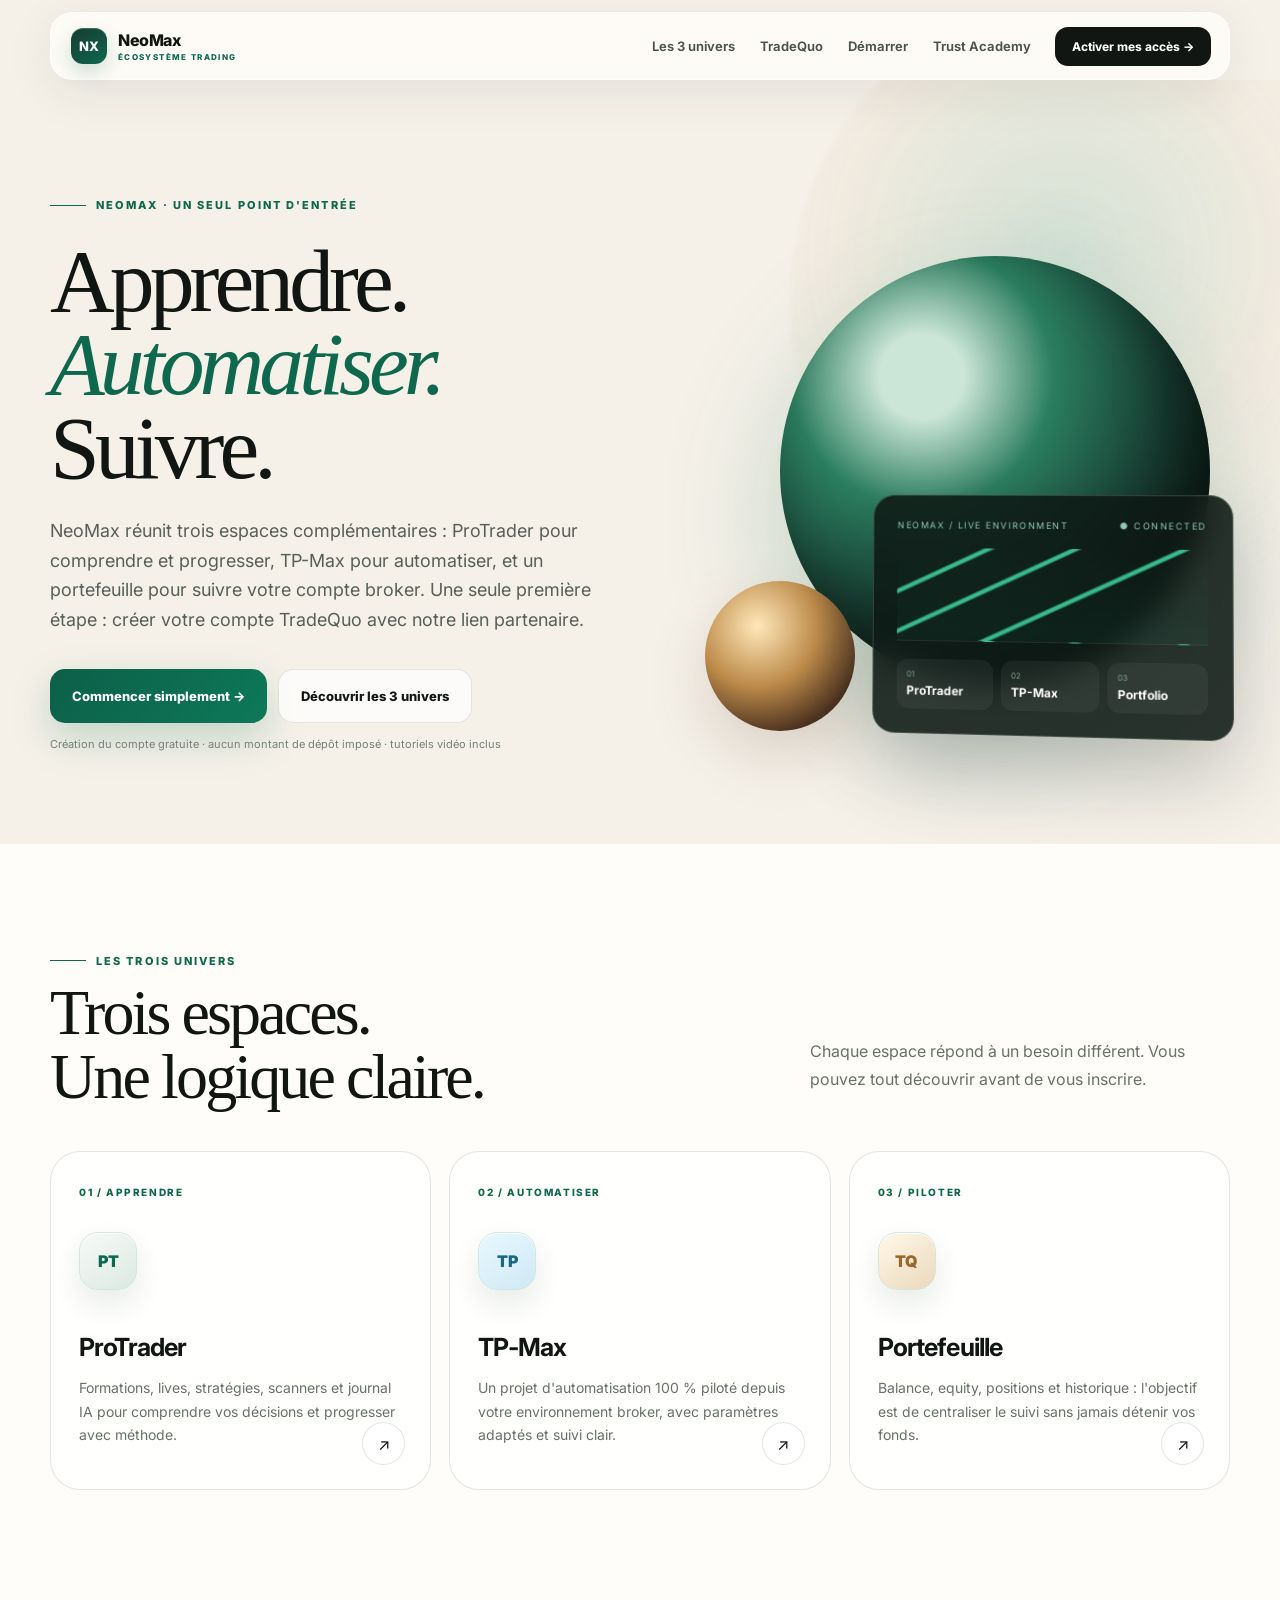
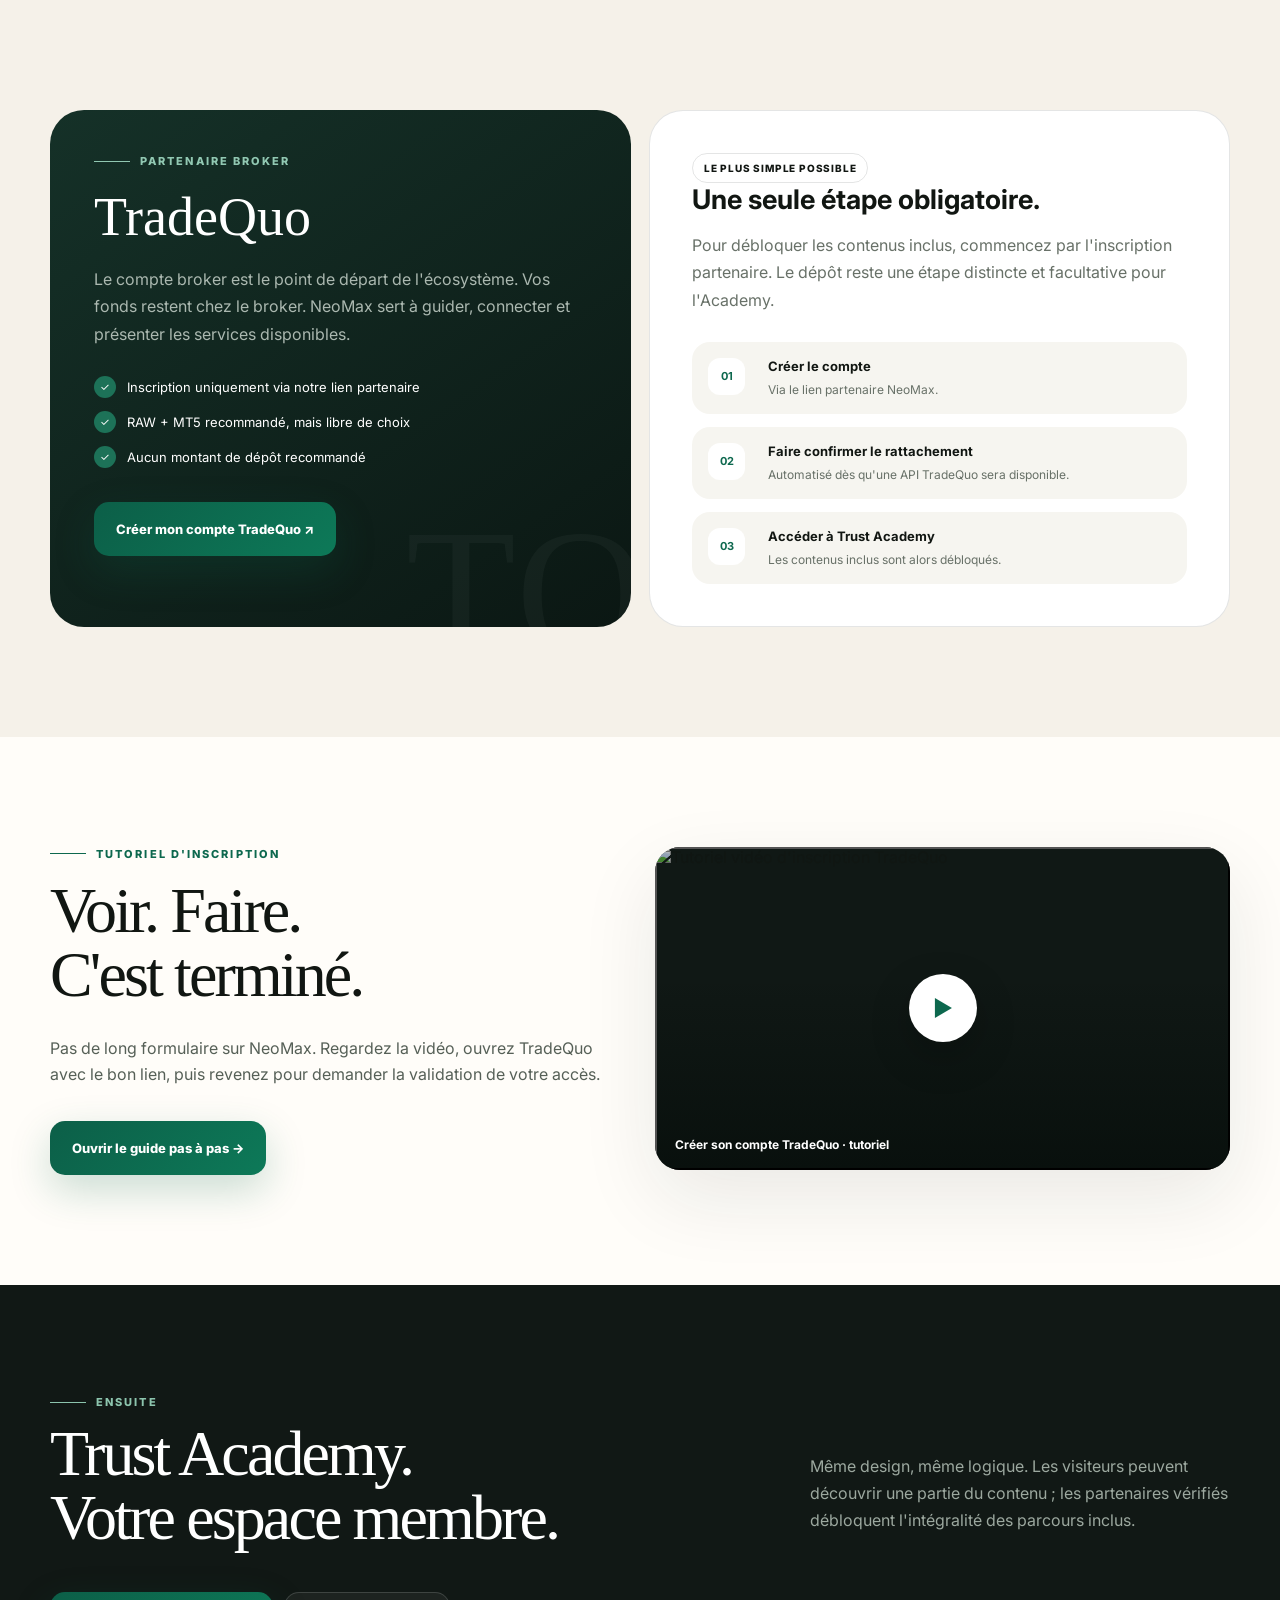
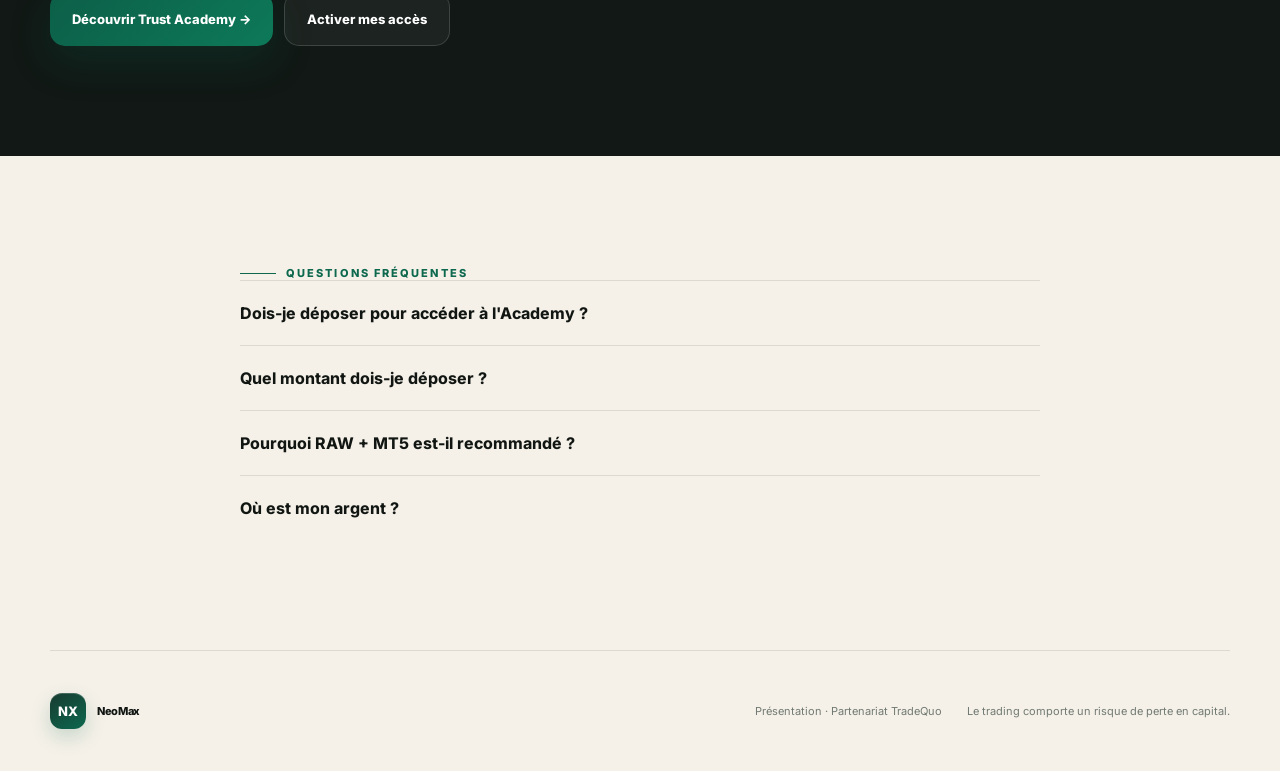
==== commit c5d2007d: "Rebuild public NeoMax partner landing" ====
--- a/index.html
+++ b/index.html
@@ -1,1148 +1,124 @@
-<!DOCTYPE html>
+<!doctype html>
 <html lang="fr">
 <head>
-  <meta charset="UTF-8" />
-  <meta name="viewport" content="width=device-width, initial-scale=1.0" />
-  <title>Pro Trader — L'écosystème de trading tout-en-un</title>
-  <meta name="description" content="Une académie complète, des stratégies, un journal piloté par l'IA et l'automatisation — réunis dans un seul écosystème." />
-  <meta name="theme-color" content="#0D0D0C" />
-  <link rel="icon" href="data:image/svg+xml,%3Csvg xmlns='http://www.w3.org/2000/svg' viewBox='0 0 32 32'%3E%3Crect width='32' height='32' rx='7' fill='%230d0d0c'/%3E%3Ctext x='16' y='23' font-size='19' font-family='Georgia' font-weight='bold' fill='%23d5bf82' text-anchor='middle'%3EP%3C/text%3E%3C/svg%3E" />
-  <link rel="preconnect" href="https://fonts.googleapis.com" />
-  <link rel="preconnect" href="https://fonts.gstatic.com" crossorigin />
-  <link href="https://fonts.googleapis.com/css2?family=Cinzel:wght@500;600;700;800&family=Poppins:wght@400;500;600;700&family=Inter:wght@400;600;700;800&display=swap" rel="stylesheet" />
-  <script>document.documentElement.classList.add('js');</script>
-  <style>
-    :root{
-      --bg:#0D0D0C; --bg2:#0A0A09; --ink:#F4ECD9; --text:#EAE2D2; --muted:#8C8677;
-      --line:rgba(213,191,130,.16); --primary:#D5BF82; --primary2:#F5E6B8; --vlight:#E9D9A6;
-      --card:linear-gradient(180deg,#171510,#100F0B); --grad:linear-gradient(105deg,#F5E6B8,#D5BF82 52%,#B8963F);
-      --gold:#D5BF82; --gold-lt:#F5E6B8; --gold-dk:#B8963F;
-      --green:#3DBE8B; --red:#FB5A6A; --muted-2:#B0A997; --maxw:1080px;
-    }
-    *{ box-sizing:border-box; }
-    html{ scroll-behavior:smooth; scroll-padding-top:72px; }
-    body{ margin:0; background:var(--bg); color:var(--text); font-family:Poppins,Inter,system-ui,sans-serif; -webkit-font-smoothing:antialiased; overflow-x:hidden; line-height:1.6; letter-spacing:-0.005em; text-rendering:optimizeLegibility; font-feature-settings:"kern" 1,"liga" 1; }
-    .h-hero,.h-sec,.logo,.brand{ font-family:Cinzel,Georgia,serif; letter-spacing:.005em; font-weight:700; }
-    /* Bandeau défilant (marquee) */
-    .marquee{ overflow:hidden; border-top:1px solid var(--line); border-bottom:1px solid var(--line); background:linear-gradient(180deg, rgba(213,191,130,.05), transparent); padding:13px 0; -webkit-mask-image:linear-gradient(90deg, transparent, #000 7%, #000 93%, transparent); mask-image:linear-gradient(90deg, transparent, #000 7%, #000 93%, transparent); }
-    .marquee-track{ display:inline-flex; align-items:center; gap:24px; white-space:nowrap; will-change:transform; animation:marqueeMove 28s linear infinite; }
-    .marquee-track:hover{ animation-play-state:paused; }
-    .marquee-track span{ font-family:Cinzel,Georgia,serif; font-size:14px; letter-spacing:.16em; text-transform:uppercase; color:var(--muted-2); }
-    .marquee-track span.g{ color:transparent; background:var(--grad); -webkit-background-clip:text; background-clip:text; }
-    .marquee-track .sep{ color:var(--primary); font-size:13px; }
-    @keyframes marqueeMove{ from{ transform:translateX(0);} to{ transform:translateX(-50%);} }
-    @media (prefers-reduced-motion:reduce){ .marquee-track{ animation:none; } }
-    /* === FOND PREMIUM — Aurores douces (animations discrètes, reduced-motion safe) === */
-    body::before{ content:""; position:fixed; inset:0; z-index:-4; pointer-events:none;
-      background:
-        radial-gradient(1100px 600px at 50% -10%, rgba(213,191,130,.24), transparent 60%),
-        radial-gradient(1200px 720px at 84% 6%, rgba(245,230,184,.12), transparent 60%),
-        radial-gradient(950px 620px at -8% 32%, rgba(184,150,63,.12), transparent 55%),
-        radial-gradient(1000px 760px at 50% 112%, rgba(213,191,130,.13), transparent 60%),
-        linear-gradient(180deg, #15111F 0%, #120E1B 60%, #0E0A17 100%); }
-    body::after{ content:""; position:fixed; inset:0; z-index:-1; pointer-events:none; opacity:.55;
-      background-image:
-        linear-gradient(rgba(255,255,255,.022) 1px, transparent 1px),
-        linear-gradient(90deg, rgba(255,255,255,.022) 1px, transparent 1px);
-      background-size:46px 46px;
-      -webkit-mask-image:radial-gradient(circle at 50% 14%, #000, transparent 78%);
-      mask-image:radial-gradient(circle at 50% 14%, #000, transparent 78%);
-      animation:gridBreath 30s ease-in-out infinite; will-change:opacity; }
-    @keyframes gridBreath{ 0%,100%{ opacity:.42 } 50%{ opacity:.60 } }
-    .bg-stars{ position:fixed; inset:0; z-index:-3; pointer-events:none;
-      background-image:url("data:image/svg+xml,%3Csvg xmlns='http://www.w3.org/2000/svg' width='320' height='320'%3E%3Cg fill='%23E9D9A6'%3E%3Ccircle cx='30' cy='40' r='1'/%3E%3Ccircle cx='110' cy='90' r='.8'/%3E%3Ccircle cx='200' cy='30' r='1.1'/%3E%3Ccircle cx='270' cy='120' r='.7'/%3E%3Ccircle cx='60' cy='180' r='.9'/%3E%3Ccircle cx='160' cy='220' r='.8'/%3E%3Ccircle cx='240' cy='200' r='1'/%3E%3Ccircle cx='300' cy='280' r='.7'/%3E%3Ccircle cx='20' cy='270' r='.8'/%3E%3Ccircle cx='130' cy='300' r='.9'/%3E%3C/g%3E%3C/svg%3E"), url("data:image/svg+xml,%3Csvg xmlns='http://www.w3.org/2000/svg' width='240' height='240'%3E%3Cg fill='%23D5BF82'%3E%3Ccircle cx='50' cy='30' r='.7'/%3E%3Ccircle cx='150' cy='70' r='.6'/%3E%3Ccircle cx='210' cy='150' r='.7'/%3E%3Ccircle cx='90' cy='130' r='.6'/%3E%3Ccircle cx='180' cy='210' r='.7'/%3E%3Ccircle cx='30' cy='190' r='.6'/%3E%3C/g%3E%3C/svg%3E");
-      background-repeat:repeat, repeat; background-size:320px 320px, 240px 240px; opacity:.40;
-      -webkit-mask-image:radial-gradient(120% 90% at 50% 0%, #000 0%, rgba(0,0,0,.55) 45%, transparent 80%);
-      mask-image:radial-gradient(120% 90% at 50% 0%, #000 0%, rgba(0,0,0,.55) 45%, transparent 80%);
-      animation:starsTwinkle 18s ease-in-out infinite; will-change:opacity; }
-    @keyframes starsTwinkle{ 0%,100%{ opacity:.32 } 50%{ opacity:.5 } }
-    .orb{ position:fixed; z-index:-2; border-radius:50%; pointer-events:none; filter:blur(90px); opacity:.36; will-change:transform; mix-blend-mode:screen; }
-    .orb-a{ width:540px; height:540px; top:-150px; left:-120px; background:radial-gradient(circle, rgba(213,191,130,.50), transparent 70%); animation:auroraA 26s ease-in-out infinite alternate; }
-    .orb-b{ width:600px; height:600px; bottom:-200px; right:-150px; background:radial-gradient(circle, rgba(184,150,63,.44), transparent 70%); animation:auroraB 32s ease-in-out infinite alternate; }
-    .orb-c{ width:680px; height:680px; top:34%; left:46%; background:radial-gradient(circle, rgba(245,230,184,.22) 0%, rgba(184,150,63,.07) 45%, transparent 72%); opacity:.30; filter:blur(110px); animation:auroraC 40s ease-in-out infinite alternate; }
-    @keyframes auroraA{ 0%{ transform:translate(0,0) scale(1);} 50%{ transform:translate(80px,60px) scale(1.12);} 100%{ transform:translate(150px,110px) scale(1.18);} }
-    @keyframes auroraB{ 0%{ transform:translate(0,0) scale(1.05);} 50%{ transform:translate(-70px,-50px) scale(1.12);} 100%{ transform:translate(-130px,-90px) scale(1.16);} }
-    @keyframes auroraC{ 0%{ transform:translate(-50%,-50%) scale(1) rotate(0deg);} 50%{ transform:translate(-46%,-54%) scale(1.1) rotate(6deg);} 100%{ transform:translate(-54%,-47%) scale(1.05) rotate(-5deg);} }
-    @media (prefers-reduced-motion:reduce){ .orb,.bg-stars,body::after{ animation:none !important; } .orb-c{ transform:translate(-50%,-50%) !important; } body::after{ opacity:.5; } .bg-stars{ opacity:.4; } }
-    *:focus-visible{ outline:2px solid var(--primary2); outline-offset:2px; border-radius:8px; }
-    ::selection{ background:rgba(213,191,130,.4); }
-    img{ max-width:100%; display:block; }
-    a{ color:inherit; }
-    .wrap{ max-width:var(--maxw); margin:0 auto; padding:0 20px; }
-    @media (min-width:640px){ .wrap{ padding:0 28px; } }
-    .narrow{ max-width:760px; margin-left:auto; margin-right:auto; }
-
-    .eyebrow{ font-size:12px; font-weight:800; letter-spacing:.16em; line-height:1.3; text-transform:uppercase; color:var(--vlight); margin:0 0 10px; }
-    .h-hero{ color:var(--ink); font-weight:800; letter-spacing:-.025em; line-height:1.04; font-size:clamp(36px,6vw,68px); margin:0; }
-    .h-sec{ color:var(--ink); font-weight:800; letter-spacing:-.02em; line-height:1.08; font-size:clamp(27px,3.7vw,42px); margin:0; }
-    .lead{ font-size:clamp(16px,2.1vw,19px); line-height:1.6; color:#C9C2D6; }
-    .grad{ background:var(--grad); -webkit-background-clip:text; background-clip:text; color:transparent; }
-    .h-hero .grad{ background-image:linear-gradient(110deg,#D5BF82,#F5E6B8 42%,#E9D9A6 64%,#F5E6B8 86%); background-size:230% auto; animation:gradShimmer 8.5s ease-in-out infinite; }
-    @keyframes gradShimmer{ 0%,100%{ background-position:0% center } 50%{ background-position:100% center } }
-    .fine{ font-size:11px; line-height:1.5; color:var(--muted); }
-
-    .btn{ display:inline-flex; align-items:center; justify-content:center; gap:8px; font-weight:700; border-radius:14px; cursor:pointer; text-decoration:none; border:0; transition:transform .15s, box-shadow .2s, filter .2s; }
-    .btn:active{ transform:translateY(1px) scale(.99); }
-    .btn-lg{ padding:16px 30px; font-size:16px; }
-    .btn-md{ padding:13px 22px; font-size:15px; }
-    .btn-primary{ background:var(--grad); color:#221A08; box-shadow:0 16px 36px -14px rgba(213,191,130,.7); }
-    .btn-primary:hover{ filter:brightness(1.08); box-shadow:0 20px 44px -14px rgba(213,191,130,.8); }
-    .btn-ghost{ background:rgba(255,255,255,.04); border:1px solid var(--line); color:var(--text); }
-    .btn-ghost:hover{ background:rgba(255,255,255,.08); }
-    .disabled-link{ opacity:.45; pointer-events:none; cursor:not-allowed; filter:grayscale(.5); box-shadow:none!important; }
-
-    .scroll-cue{ display:inline-flex; flex-direction:column; align-items:center; gap:9px; margin-top:42px; text-decoration:none; color:var(--muted); }
-    .scroll-cue:hover{ color:var(--vlight); }
-    .scroll-cue-txt{ font-size:11px; font-weight:700; letter-spacing:.16em; text-transform:uppercase; }
-    .scroll-cue-line{ position:relative; width:2px; height:52px; border-radius:2px; background:rgba(255,255,255,.12); overflow:hidden; }
-    .scroll-cue-dot{ position:absolute; left:0; top:0; width:2px; height:16px; border-radius:2px; background:linear-gradient(var(--primary),var(--primary2)); animation:scrolldot 1.7s ease-in-out infinite; }
-    @keyframes scrolldot{ 0%{ transform:translateY(-16px); opacity:0 } 22%{ opacity:1 } 78%{ opacity:1 } 100%{ transform:translateY(52px); opacity:0 } }
-    @media (prefers-reduced-motion:reduce){ .scroll-cue-dot{ animation:none; top:18px; } }
-
-    /* connecteur décoratif entre les sections */
-    .connector{ display:flex; justify-content:center; padding:2px 0; }
-    .connector i{ position:relative; display:block; width:2px; height:50px; border-radius:2px; background:linear-gradient(rgba(245,230,184,0), rgba(245,230,184,.6)); }
-    .connector i::after{ content:""; position:absolute; left:50%; bottom:-3px; width:9px; height:9px; transform:translateX(-50%) rotate(45deg); border-radius:2px; background:var(--primary2); box-shadow:0 0 16px 2px rgba(245,230,184,.6); }
-
-    .chip{ display:inline-flex; align-items:center; gap:7px; border-radius:999px; border:1px solid var(--line); background:rgba(255,255,255,.03); padding:7px 14px; font-size:13px; color:#B7AEC6; }
-    .card{ background:var(--card); border:1px solid var(--line); border-radius:20px; box-shadow:0 16px 44px rgba(0,0,0,.45), inset 0 1px 0 rgba(255,255,255,.05); }
-
-    .topbar{ position:sticky; top:0; z-index:40; background:rgba(21,17,31,.72); backdrop-filter:blur(10px); border-bottom:1px solid var(--line); }
-    .topbar-in{ display:flex; align-items:center; gap:14px; padding:12px 0; }
-    .logo{ display:inline-flex; align-items:center; gap:9px; font-weight:800; color:var(--ink); text-decoration:none; }
-    .logo .mark{ display:grid; place-items:center; height:34px; width:34px; border-radius:10px; color:#221A08; font-weight:800; background:var(--grad); }
-    .steps-nav{ margin-left:auto; display:flex; align-items:center; gap:6px; font-size:13px; }
-    .steps-nav a{ display:inline-flex; align-items:center; gap:7px; text-decoration:none; color:var(--muted); padding:6px 10px; border-radius:999px; }
-    .steps-nav a .n{ display:grid; place-items:center; height:22px; width:22px; border-radius:999px; background:rgba(255,255,255,.08); color:#B7AEC6; font-weight:800; font-size:12px; }
-    .steps-nav a.active{ color:var(--ink); font-weight:700; }
-    .steps-nav a.active .n{ background:var(--grad); color:#221A08; }
-    .steps-nav .sep{ width:14px; height:2px; background:var(--line); border-radius:2px; }
-    @media (max-width:680px){ .steps-nav .lbl{ display:none; } }
-    .mainnav{ margin-left:auto; display:flex; align-items:center; gap:4px; font-size:14px; }
-    .mainnav a{ text-decoration:none; color:var(--muted); padding:8px 12px; border-radius:999px; font-weight:600; transition:color .2s, background .2s; }
-    .mainnav a:hover{ color:var(--ink); background:rgba(255,255,255,.05); }
-    .mainnav a.active{ color:var(--ink); }
-    .mainnav a.btn-nav{ color:#221A08; background:var(--grad); padding:9px 16px; margin-left:6px; box-shadow:0 10px 24px -12px rgba(213,191,130,.8); }
-    .mainnav a.btn-nav:hover{ filter:brightness(1.08); background:var(--grad); }
-    @media (max-width:680px){ .mainnav a.txtlink{ display:none; } }
-
-    .scene{ min-height:auto; display:flex; align-items:center; padding:50px 0; }
-    .scene.hero{ min-height:84vh; position:relative; overflow:hidden; }
-    .hero-chart{ position:absolute; inset:0; width:100%; height:100%; z-index:0; opacity:.5; pointer-events:none; }
-    .hero-veil{ position:absolute; inset:0; z-index:1; pointer-events:none; background:radial-gradient(120% 90% at 50% 42%, transparent 0%, rgba(10,10,9,.5) 66%, rgba(10,10,9,.92) 100%), linear-gradient(180deg, rgba(10,10,9,.55), transparent 26%, rgba(10,10,9,.85)); }
-    .scene.short{ min-height:auto; padding:44px 0; }
-    @media (max-width:640px){ .scene{ padding:36px 0; } .scene.hero{ min-height:auto; padding:46px 0; } .scene-grid{ gap:26px; } }
-    .scene-grid{ display:grid; gap:34px; align-items:center; }
-    @media (min-width:900px){ .scene-grid.two{ grid-template-columns:1.05fr .95fr; gap:48px; } }
-
-    .pillars{ display:grid; gap:16px; grid-template-columns:1fr; }
-    @media (min-width:620px){ .pillars{ grid-template-columns:1fr 1fr; } }
-    @media (min-width:980px){ .pillars{ grid-template-columns:1fr 1fr 1fr; } }
-    .pillar{ background:var(--card); border:1px solid var(--line); border-radius:18px; padding:22px; box-shadow:inset 0 1px 0 rgba(255,255,255,.04); transition:transform .25s, border-color .25s, box-shadow .25s; }
-    .pillar:hover{ transform:translateY(-3px); border-color:rgba(245,230,184,.45); box-shadow:0 22px 46px -18px rgba(213,191,130,.55), inset 0 1px 0 rgba(255,255,255,.06); }
-    .pico{ display:grid; place-items:center; height:48px; width:48px; border-radius:14px; background:rgba(213,191,130,.16); margin-bottom:14px; font-size:26px; line-height:1; }
-    .pillar h3{ margin:0 0 6px; font-size:18px; color:var(--ink); }
-    .pillar p{ margin:0; font-size:14.5px; line-height:1.55; color:var(--muted-2); }
-    .feature-ico{ display:grid; place-items:center; height:54px; width:54px; border-radius:16px; color:#221A08; background:var(--grad); box-shadow:0 14px 30px -10px rgba(213,191,130,.7); }
-
-    /* cartes stratégies avec anneau de progression */
-    .strat{ background:var(--card); border:1px solid var(--line); border-radius:20px; padding:28px 22px; text-align:center; box-shadow:0 16px 44px rgba(0,0,0,.35), inset 0 1px 0 rgba(255,255,255,.05); transition:transform .25s, border-color .25s, box-shadow .25s; }
-    .strat:hover{ transform:translateY(-3px); border-color:rgba(245,230,184,.45); box-shadow:0 24px 50px -18px rgba(213,191,130,.5), inset 0 1px 0 rgba(255,255,255,.07); }
-    .ring{ position:relative; width:132px; height:132px; margin:0 auto; }
-    .ring svg{ width:100%; height:100%; transform:rotate(-90deg); }
-    .ring-bg{ fill:none; stroke:rgba(255,255,255,.08); stroke-width:9; }
-    .ring-fg{ fill:none; stroke-width:9; stroke-linecap:round; stroke-dashoffset:326.7; transition:stroke-dashoffset 1.4s cubic-bezier(.2,.8,.2,1); }
-    .reveal.in .ring-fg{ stroke-dashoffset:var(--off,0); }
-    .ring-val{ position:absolute; inset:0; display:grid; place-items:center; line-height:1; }
-    .ring-val b{ font-size:30px; font-weight:900; color:var(--ink); letter-spacing:-.02em; }
-    .ring-val b span{ font-size:15px; color:var(--vlight); margin-left:1px; }
-    .strat-cap{ font-size:11px; font-weight:800; letter-spacing:.14em; text-transform:uppercase; color:var(--vlight); margin-top:12px; }
-    .strat h3{ margin:5px 0 0; font-size:20px; color:var(--ink); }
-    .strat p{ margin:7px 0 0; font-size:14px; line-height:1.5; color:var(--muted-2); }
-    .strat-stats{ display:flex; flex-wrap:wrap; gap:8px; justify-content:center; margin-top:14px; }
-
-    /* badges gamification */
-    .badge{ display:inline-flex; align-items:center; gap:6px; border-radius:999px; border:1px solid var(--line); background:rgba(255,255,255,.04); padding:7px 13px; font-size:13px; font-weight:600; color:var(--text); }
-    .laptop{ position:relative; }
-    .laptop svg{ width:100%; height:auto; display:block; filter:drop-shadow(0 28px 60px rgba(0,0,0,.5)); }
-    .livecall{ position:relative; }
-    .livecall svg{ width:100%; height:auto; display:block; filter:drop-shadow(0 26px 56px rgba(0,0,0,.5)); }
-    .gtile{ display:flex; flex-direction:column; align-items:center; gap:6px; width:92px; padding:14px 8px; background:var(--card); border:1px solid var(--line); border-radius:14px; font-size:24px; }
-    .gtile span{ font-size:11.5px; font-weight:600; color:var(--muted); }
-    .pricegrid{ display:grid; gap:14px; grid-template-columns:1fr; max-width:760px; margin:26px auto 0; }
-    @media (min-width:640px){ .pricegrid{ grid-template-columns:1fr 1fr 1fr; } }
-
-    .mock{ background:linear-gradient(180deg,#221A33,#181122); border:1px solid var(--line); border-radius:20px; box-shadow:0 26px 60px rgba(0,0,0,.5), inset 0 1px 0 rgba(255,255,255,.06); padding:18px; }
-    .bar{ height:10px; border-radius:999px; background:rgba(255,255,255,.07); overflow:hidden; }
-    .bar > span{ display:block; height:100%; border-radius:999px; background:var(--grad); }
-    .row{ display:flex; align-items:center; gap:12px; }
-    .cell{ background:rgba(255,255,255,.04); border:1px solid var(--line); border-radius:12px; padding:11px 14px; }
-    .tag{ display:inline-flex; align-items:center; gap:6px; border-radius:999px; padding:5px 11px; font-size:12.5px; font-weight:700; }
-    .tag-up{ background:rgba(18,184,134,.18); color:#3dd7a8; }
-    .tag-down{ background:rgba(251,90,106,.18); color:#ff8a96; }
-    .tag-v{ background:rgba(213,191,130,.22); color:var(--vlight); }
-    .tag-mut{ background:rgba(255,255,255,.06); color:#B7AEC6; }
-
-    .pricerow{ display:flex; align-items:center; justify-content:space-between; gap:14px; padding:13px 16px; border:1px solid var(--line); border-radius:14px; background:rgba(255,255,255,.03); }
-    .pricerow .old{ color:#8A8296; text-decoration:line-through; font-weight:700; }
-    .free-mega{ font-weight:900; letter-spacing:-.02em; font-size:clamp(56px,13vw,140px); line-height:.95; background:linear-gradient(125deg,#F5E6B8,#E9D9A6 60%,#B8963F); -webkit-background-clip:text; background-clip:text; color:transparent; }
-
-    .flow{ display:grid; gap:12px; grid-template-columns:1fr; }
-    @media (min-width:560px){ .flow{ grid-template-columns:1fr auto 1fr auto 1fr; align-items:center; } }
-    .flow .node{ background:rgba(255,255,255,.04); border:1px solid var(--line); border-radius:14px; padding:14px 16px; text-align:center; }
-    .flow .arrow{ display:grid; place-items:center; color:var(--vlight); font-weight:800; }
-    @media (max-width:559px){ .flow .arrow{ transform:rotate(90deg); } }
-
-    .foot{ border-top:1px solid var(--line); margin-top:10px; }
-    .foot-in{ padding:26px 0 34px; }
-
-    /* SIMULATEUR */
-    .sim{ display:grid; gap:18px; } @media (min-width:860px){ .sim{ grid-template-columns:1fr 1fr; align-items:stretch; } }
-    .pan{ background:var(--card); border:1px solid var(--line); border-radius:20px; padding:24px; box-shadow:0 16px 44px rgba(0,0,0,.4), inset 0 1px 0 rgba(255,255,255,.05); }
-    .ctrl{ margin-bottom:22px; } .ctrl:last-child{ margin-bottom:0; }
-    .ctrl-top{ display:flex; justify-content:space-between; align-items:baseline; margin-bottom:10px; }
-    .ctrl-top label{ font-weight:700; color:var(--ink); font-size:15px; }
-    .ctrl-top .val{ font-weight:800; color:var(--vlight); font-size:16px; }
-    input[type=range]{ -webkit-appearance:none; appearance:none; width:100%; height:6px; border-radius:999px; background:rgba(255,255,255,.13); outline:none; }
-    input[type=range]::-webkit-slider-thumb{ -webkit-appearance:none; appearance:none; width:22px; height:22px; border-radius:50%; background:#F5E6B8; cursor:pointer; box-shadow:0 4px 14px rgba(213,191,130,.7); border:2px solid #fff2; transition:box-shadow .2s, transform .15s; }
-    input[type=range]::-moz-range-thumb{ width:22px; height:22px; border:0; border-radius:50%; background:#F5E6B8; cursor:pointer; }
-    .seg{ display:flex; gap:8px; flex-wrap:wrap; }
-    .seg button{ flex:1; min-width:84px; padding:11px 12px; border-radius:12px; border:1px solid var(--line); background:rgba(255,255,255,.04); color:var(--text); font-weight:600; font-size:14px; cursor:pointer; transition:all .2s; font-family:inherit; }
-    .seg button:hover{ background:rgba(255,255,255,.08); }
-    .seg button.on{ background:var(--grad); color:#221A08; border-color:transparent; box-shadow:0 10px 24px -12px rgba(213,191,130,.8); }
-    .res-head{ font-size:13px; color:var(--muted); font-weight:600; }
-    .bigres{ font-size:clamp(40px,9vw,64px); font-weight:900; letter-spacing:-.02em; background:var(--grad); -webkit-background-clip:text; background-clip:text; color:transparent; line-height:1; margin:6px 0 4px; }
-    .gain{ font-weight:800; color:#3dd7a8; font-size:18px; }
-    .simchart{ margin-top:18px; } .simchart svg{ width:100%; height:auto; display:block; }
-    .sim-line{ fill:none; stroke:url(#ln); stroke-width:3; stroke-linecap:round; stroke-linejoin:round; }
-    .risknote{ margin-top:14px; display:flex; gap:9px; align-items:flex-start; border:1px solid rgba(245,158,11,.32); background:rgba(245,158,11,.10); color:#F3C57C; border-radius:13px; padding:12px 14px; font-size:12.5px; line-height:1.5; }
-    input[type=number]{ width:100%; background:rgba(255,255,255,.05); border:1px solid var(--line); border-radius:12px; color:var(--ink); font-size:18px; font-weight:800; padding:11px 14px; outline:none; font-family:inherit; }
-    input[type=number]:focus{ border-color:var(--primary2); }
-    .simtable{ width:100%; border-collapse:collapse; font-size:13px; }
-    .simtable th{ text-align:right; font-weight:700; color:var(--muted); font-size:10.5px; text-transform:uppercase; letter-spacing:.03em; padding:8px 5px; border-bottom:1px solid var(--line); }
-    .simtable th:first-child, .simtable td:first-child{ text-align:left; }
-    .simtable td{ text-align:right; padding:9px 5px; border-bottom:1px solid rgba(255,255,255,.05); color:var(--text); }
-    .simtable tr:last-child td{ border-bottom:0; }
-    .simtable td.cap{ color:var(--vlight); font-weight:800; }
-
-    .reveal{ transition:opacity .6s ease, transform .6s ease; }
-    .js .reveal{ opacity:0; transform:translateY(18px); }
-    .js .reveal.in{ opacity:1; transform:none; }
-    @media (prefers-reduced-motion:reduce){ *,*::before,*::after{ animation-duration:.001ms!important; transition-duration:.001ms!important; } html{ scroll-behavior:auto; } .js .reveal{ opacity:1!important; transform:none!important; } }
-
-    /* --- polish round 6 (esthétique, sans changement de contenu) --- */
-    .bridge{ text-align:center; max-width:560px; margin:0 auto; padding:6px 20px 2px; font-size:clamp(14.5px,1.7vw,18px); line-height:1.5; color:#C9C2D6; font-weight:500; }
-    /* grands écrans : contenu plus large & imposant */
-    @media (min-width:1280px){ :root{ --maxw:1180px; } .lead{ font-size:clamp(17px,1.3vw,21px); } }
-    @media (min-width:1700px){ :root{ --maxw:1280px; } }
-
-    .btn-primary{ position:relative; overflow:hidden; }
-    .btn-primary::after{ content:""; position:absolute; top:0; left:-130%; width:60%; height:100%; transform:skewX(-20deg); background:linear-gradient(90deg, transparent, rgba(255,255,255,.28), transparent); transition:left .6s ease; pointer-events:none; }
-    .btn-primary:hover::after{ left:140%; }
-    .tag{ box-shadow:inset 0 1px 0 rgba(255,255,255,.06); }
-    .chip{ box-shadow:inset 0 1px 0 rgba(255,255,255,.05); }
-    .gtile{ box-shadow:inset 0 1px 0 rgba(255,255,255,.05); }
-    .bigres,.gain,#capStart,.ring-val b,.simtable td,.simtable th,input[type=number]{ font-variant-numeric:tabular-nums; }
-    .livecall::before{ content:""; position:absolute; inset:-8% 0 6%; z-index:-1; pointer-events:none; background:radial-gradient(70% 55% at 50% 30%, rgba(213,191,130,.22), transparent 70%); filter:blur(20px); }
-    input[type=range]:hover::-webkit-slider-thumb{ box-shadow:0 4px 14px rgba(213,191,130,.7), 0 0 0 8px rgba(245,230,184,.18); }
-    input[type=range]:focus-visible::-webkit-slider-thumb{ box-shadow:0 4px 14px rgba(213,191,130,.7), 0 0 0 6px rgba(245,230,184,.30); transform:scale(1.06); }
-    input[type=range]:hover::-moz-range-thumb{ box-shadow:0 0 0 8px rgba(245,230,184,.18); }
-    input[type=range]:focus-visible::-moz-range-thumb{ box-shadow:0 0 0 6px rgba(245,230,184,.30); }
-    @media (max-width:560px){
-      .simtable{ font-size:12px; }
-      .simtable th{ font-size:10px; padding:7px 5px; }
-      .simtable td{ padding:8px 5px; }
-      .foot-in a{ display:inline-flex; align-items:center; min-height:40px; padding:6px 10px; }
-      .mainnav a{ min-height:40px; }
-    }
-    @media (max-width:430px){ .scene{ padding:34px 0; } .scene.short{ padding:30px 0; } .connector i{ height:38px; } .scene-grid{ gap:26px; } }
-    @media (max-width:400px){ .wrap{ padding:0 16px; } .pan{ padding:20px; } .bigres{ font-size:clamp(34px,8.5vw,44px); word-break:break-word; } .gain{ font-size:16px; } }
-  </style>
+  <meta charset="utf-8"><meta name="viewport" content="width=device-width,initial-scale=1">
+  <title>NeoMax — ProTrader, TP-Max & Portefeuille</title>
+  <meta name="description" content="Découvrez l'écosystème NeoMax : ProTrader, TP-Max et le portefeuille TradeQuo. Un parcours simple, guidé et accessible via notre partenariat.">
+  <meta name="theme-color" content="#f5f1e9">
+  <link rel="preconnect" href="https://fonts.googleapis.com"><link rel="preconnect" href="https://fonts.gstatic.com" crossorigin>
+  <link href="https://fonts.googleapis.com/css2?family=Inter:wght@400;500;600;700;800&display=swap" rel="stylesheet">
+  <link rel="stylesheet" href="theme.css">
 </head>
 <body>
-  <div class="bg-stars" aria-hidden="true"></div>
-  <div class="orb orb-a" aria-hidden="true"></div>
-  <div class="orb orb-b" aria-hidden="true"></div>
-  <div class="orb orb-c" aria-hidden="true"></div>
+<header class="nav wrap">
+  <div class="navin">
+    <a class="brand" href="index.html"><span class="mark">NX</span><span>NeoMax<small>ÉCOSYSTÈME TRADING</small></span></a>
+    <nav class="links" aria-label="Navigation principale">
+      <a href="#univers">Les 3 univers</a><a href="#tradequo">TradeQuo</a><a href="#demarrer">Démarrer</a><a href="https://trading-academy-opal.vercel.app/">Trust Academy</a>
+    </nav>
+    <a class="navcta" href="start.html">Activer mes accès →</a>
+    <button class="menu" aria-label="Ouvrir le menu">☰</button>
+  </div>
+</header>
 
-  <!-- dégradés réutilisables (anneaux + graphique Cypher) -->
-  <svg width="0" height="0" aria-hidden="true" style="position:absolute"><defs>
-    <linearGradient id="ringGrad" x1="0" y1="0" x2="1" y2="1"><stop offset="0" stop-color="#D5BF82"/><stop offset="1" stop-color="#E9D9A6"/></linearGradient>
-    <linearGradient id="ln" x1="0" y1="0" x2="1" y2="0"><stop offset="0" stop-color="#D5BF82"/><stop offset="1" stop-color="#F5E6B8"/></linearGradient>
-    <linearGradient id="simFill" x1="0" y1="0" x2="0" y2="1"><stop offset="0" stop-color="#D5BF82" stop-opacity=".35"/><stop offset="1" stop-color="#D5BF82" stop-opacity="0"/></linearGradient>
-  </defs></svg>
-
-  <!-- TOPBAR -->
-  <header class="topbar">
-    <div class="wrap topbar-in">
-      <a href="index.html" class="logo"><span class="mark">P</span> Pro&nbsp;Trader</a>
-      <nav class="mainnav" aria-label="Navigation">
-        <a href="index.html" class="active txtlink">Présentation</a>
-        <a href="#resultats" class="txtlink">Résultats</a>
-        <a href="#simulateur" class="txtlink">Simulateur</a>
-        <a href="inscription.html" class="btn-nav">Démarrer →</a>
-      </nav>
+<main>
+<section class="hero">
+  <div class="wrap hero-grid">
+    <div>
+      <div class="eyebrow reveal">NeoMax · Un seul point d'entrée</div>
+      <h1 class="reveal">Apprendre.<br><em>Automatiser.</em><br>Suivre.</h1>
+      <p class="lede reveal">NeoMax réunit trois espaces complémentaires : ProTrader pour comprendre et progresser, TP-Max pour automatiser, et un portefeuille pour suivre votre compte broker. Une seule première étape : créer votre compte TradeQuo avec notre lien partenaire.</p>
+      <div class="actions reveal">
+        <a class="btn primary" href="start.html">Commencer simplement →</a>
+        <a class="btn secondary" href="#univers">Découvrir les 3 univers</a>
+      </div>
+      <p class="fine reveal">Création du compte gratuite · aucun montant de dépôt imposé · tutoriels vidéo inclus</p>
     </div>
-  </header>
-
-  <!-- HERO -->
-  <section class="scene hero">
-    <canvas id="heroChart" class="hero-chart" aria-hidden="true"></canvas>
-    <div class="hero-veil" aria-hidden="true"></div>
-    <div class="wrap narrow" style="text-align:center; position:relative; z-index:2">
-      <p class="eyebrow reveal">L'écosystème Pro&nbsp;Trader</p>
-      <h1 class="h-hero reveal" style="margin-top:16px">Le trading,<br /><span class="grad">enfin maîtrisé.</span></h1>
-      <p class="lead reveal" style="margin:24px auto 0; max-width:640px">Une <strong style="color:var(--ink)">académie complète</strong>, des stratégies, un <strong style="color:var(--ink)">journal piloté par l'IA</strong> et une <strong style="color:var(--ink)">automatisation totale</strong> — réunis dans un seul écosystème.</p>
-      <div class="reveal" style="margin-top:32px; display:flex; flex-wrap:wrap; gap:12px; justify-content:center">
-        <a href="inscription.html" class="btn btn-primary btn-lg">Démarrer maintenant →</a>
-        <a href="#ecosysteme" class="btn btn-ghost btn-lg">Découvrir l'écosystème</a>
-      </div>
-      <p class="reveal" style="margin-top:20px; font-size:13.5px; color:var(--muted)">Sans connaissance technique · on te guide pas à pas.</p>
-      <div class="reveal"><a href="#whoami" class="scroll-cue" aria-label="Défiler vers le bas"><span class="scroll-cue-txt">Défile pour découvrir</span><span class="scroll-cue-line"><span class="scroll-cue-dot"></span></span></a></div>
-    </div>
-  </section>
-
-  <!-- MARQUEE -->
-  <div class="marquee" aria-hidden="true"><div class="marquee-track"><div class="mq-group"><span class="g">Académie complète</span><span class="sep">✦</span><span>Scanners</span><span class="sep">✦</span><span class="g">Canal privé</span><span class="sep">✦</span><span>Journal IA</span><span class="sep">✦</span><span class="g">Automatisation</span><span class="sep">✦</span><span>100% gratuit</span><span class="sep">✦</span><span class="g">Académie complète</span><span class="sep">✦</span><span>Scanners</span><span class="sep">✦</span><span class="g">Canal privé</span><span class="sep">✦</span><span>Journal IA</span><span class="sep">✦</span><span class="g">Automatisation</span><span class="sep">✦</span><span>100% gratuit</span><span class="sep">✦</span><span class="g">Académie complète</span><span class="sep">✦</span><span>Scanners</span><span class="sep">✦</span><span class="g">Canal privé</span><span class="sep">✦</span><span>Journal IA</span><span class="sep">✦</span><span class="g">Automatisation</span><span class="sep">✦</span><span>100% gratuit</span><span class="sep">✦</span></div><div class="mq-group"><span class="g">Académie complète</span><span class="sep">✦</span><span>Scanners</span><span class="sep">✦</span><span class="g">Canal privé</span><span class="sep">✦</span><span>Journal IA</span><span class="sep">✦</span><span class="g">Automatisation</span><span class="sep">✦</span><span>100% gratuit</span><span class="sep">✦</span><span class="g">Académie complète</span><span class="sep">✦</span><span>Scanners</span><span class="sep">✦</span><span class="g">Canal privé</span><span class="sep">✦</span><span>Journal IA</span><span class="sep">✦</span><span class="g">Automatisation</span><span class="sep">✦</span><span>100% gratuit</span><span class="sep">✦</span><span class="g">Académie complète</span><span class="sep">✦</span><span>Scanners</span><span class="sep">✦</span><span class="g">Canal privé</span><span class="sep">✦</span><span>Journal IA</span><span class="sep">✦</span><span class="g">Automatisation</span><span class="sep">✦</span><span>100% gratuit</span><span class="sep">✦</span></div></div></div>
-
-  <!-- QUI JE SUIS -->
-  <section id="whoami" class="scene short">
-    <div class="wrap narrow card reveal" style="text-align:center; padding:34px 28px">
-      <img src="maxime.jpg" alt="Maxime" width="80" height="80" loading="lazy" decoding="async" style="height:80px; width:80px; border-radius:18px; object-fit:cover; object-position:top; margin:0 auto 14px; box-shadow:0 0 0 1px var(--line)" />
-      <p class="eyebrow">Qui t'accompagne</p>
-      <h2 class="h-sec" style="margin-top:8px; font-size:clamp(24px,3.2vw,34px)">Moi, c'est Maxime</h2>
-      <p class="lead" style="margin:14px auto 0; max-width:560px">Je trade depuis <strong style="color:var(--ink)">7 ans</strong>. Je n'ai pas créé Pro&nbsp;Trader&nbsp;: j'ai choisi les meilleurs outils et je <strong style="color:var(--ink)">t'accompagne</strong> à chaque étape. Une question&nbsp;? Écris-moi sur <a href="#" data-link="instagram" target="_blank" rel="noopener" style="color:var(--vlight); font-weight:700; text-decoration:underline; text-underline-offset:2px">@MaximeLobo_</a>.</p>
-    </div>
-  </section>
-
-  <p class="bridge reveal">Voici les six outils qu'il a réunis pour toi.</p>
-  <div class="connector" aria-hidden="true"><i></i></div>
-
-  <!-- ÉCOSYSTÈME -->
-  <section id="ecosysteme" class="scene short">
-    <div class="wrap">
-      <div style="text-align:center; max-width:620px; margin:0 auto 40px">
-        <p class="eyebrow reveal">Bien plus qu'un canal de signaux</p>
-        <h2 class="h-sec reveal" style="margin-top:14px">Six outils, un seul écosystème</h2>
-        <p class="lead reveal" style="margin-top:14px">On ne te donne pas que des signaux : on te donne tout pour comprendre, décider et progresser.</p>
-      </div>
-      <div class="pillars">
-        <div class="pillar reveal"><div class="pico">🎓</div><h3>Académie</h3><p>Des fondamentaux aux stratégies avancées sur les marchés.</p></div>
-        <div class="pillar reveal"><div class="pico">🎥</div><h3>Live Trading</h3><p>Des sessions en direct avec des éducateurs d'élite.</p></div>
-        <div class="pillar reveal"><div class="pico">⚡</div><h3>3 Stratégies</h3><p>Des signaux quotidiens à fort taux de réussite.</p></div>
-        <div class="pillar reveal"><div class="pico">🛰️</div><h3>Scanner Cypher</h3><p>Connecté à TradingView pour repérer les opportunités.</p></div>
-        <div class="pillar reveal"><div class="pico">🧠</div><h3>Journal IA</h3><p>Analyse intelligente de chaque trade via MetaTrader 5.</p></div>
-        <div class="pillar reveal"><div class="pico">🤖</div><h3>Automatisation</h3><p>L'IA exécute les trades selon ta gestion du risque.</p></div>
+    <div class="visual reveal" aria-hidden="true">
+      <div class="orb a"></div><div class="orb b"></div>
+      <div class="hud">
+        <div class="top"><span>NEOMAX / LIVE ENVIRONMENT</span><span>● CONNECTED</span></div>
+        <div class="spark"></div>
+        <div class="mini"><div><small>01</small><strong>ProTrader</strong></div><div><small>02</small><strong>TP-Max</strong></div><div><small>03</small><strong>Portfolio</strong></div></div>
       </div>
     </div>
-  </section>
+  </div>
+</section>
 
-  <p class="bridge reveal">Tout commence par les bases. Direction l'Académie.</p>
-  <div class="connector" aria-hidden="true"><i></i></div>
+<section class="section white" id="univers">
+  <div class="wrap">
+    <div class="head">
+      <div><div class="eyebrow reveal">Les trois univers</div><h2 class="reveal">Trois espaces.<br>Une logique claire.</h2></div>
+      <p class="reveal">Chaque espace répond à un besoin différent. Vous pouvez tout découvrir avant de vous inscrire.</p>
+    </div>
+    <div class="grid3">
+      <a class="card reveal" href="protrader.html"><span class="num">01 / APPRENDRE</span><div class="icon">PT</div><h3>ProTrader</h3><p>Formations, lives, stratégies, scanners et journal IA pour comprendre vos décisions et progresser avec méthode.</p><span class="arrow">↗</span></a>
+      <a class="card reveal" href="tpmax.html"><span class="num">02 / AUTOMATISER</span><div class="icon">TP</div><h3>TP-Max</h3><p>Un projet d'automatisation 100 % piloté depuis votre environnement broker, avec paramètres adaptés et suivi clair.</p><span class="arrow">↗</span></a>
+      <a class="card reveal" href="portefeuille.html"><span class="num">03 / PILOTER</span><div class="icon">TQ</div><h3>Portefeuille</h3><p>Balance, equity, positions et historique : l'objectif est de centraliser le suivi sans jamais détenir vos fonds.</p><span class="arrow">↗</span></a>
+    </div>
+  </div>
+</section>
 
-  <!-- ACADÉMIE -->
-  <section class="scene">
-    <div class="wrap scene-grid two">
-      <div class="reveal">
-        <div class="feature-ico" style="font-size:26px">🎓</div>
-        <p class="eyebrow" style="margin-top:18px">Pilier 01 · Formation</p>
-        <h2 class="h-sec" style="margin-top:8px">Une académie de A à Z</h2>
-        <p class="lead" style="margin-top:14px">Au-delà des signaux, on t'apprend à comprendre les marchés, du premier chandelier à la gestion du risque pro.</p>
-        <p class="lead" style="margin-top:12px">Elle est organisée en <strong style="color:var(--ink)">plusieurs modules</strong>, et chaque module contient <strong style="color:var(--ink)">plusieurs formations courtes</strong> — tu avances pas à pas, à ton rythme.</p>
+<section class="section" id="tradequo">
+  <div class="wrap partner">
+    <article class="partner-card reveal">
+      <div class="eyebrow" style="color:#91c8b2">Partenaire broker</div>
+      <h3>TradeQuo</h3>
+      <p>Le compte broker est le point de départ de l'écosystème. Vos fonds restent chez le broker. NeoMax sert à guider, connecter et présenter les services disponibles.</p>
+      <div class="check">
+        <div><span class="dot">✓</span><span>Inscription uniquement via notre lien partenaire</span></div>
+        <div><span class="dot">✓</span><span>RAW + MT5 recommandé, mais libre de choix</span></div>
+        <div><span class="dot">✓</span><span>Aucun montant de dépôt recommandé</span></div>
       </div>
-      <div class="mock reveal" aria-hidden="true">
-        <div class="row" style="justify-content:space-between; margin-bottom:4px">
-          <p style="margin:0; font-weight:700; color:var(--ink)">Ton parcours</p>
-          <span class="tag tag-mut">👁️ Exemple visuel</span>
-        </div>
-        <p style="margin:0 0 16px; font-size:13px; color:var(--muted)">4 modules · 28 formations · progression 72 %</p>
-        <div style="display:flex; flex-direction:column; gap:15px">
-          <div>
-            <div class="row" style="justify-content:space-between"><span style="font-size:14px;color:var(--text)">1 · Les bases du marché</span><span class="tag tag-up">100 %</span></div>
-            <div style="font-size:11.5px; color:var(--muted); margin-top:3px">📚 7 formations</div>
-            <div class="bar" style="margin-top:6px"><span style="width:100%"></span></div>
-          </div>
-          <div>
-            <div class="row" style="justify-content:space-between"><span style="font-size:14px;color:var(--text)">2 · Lecture des bougies</span><span class="tag tag-up">100 %</span></div>
-            <div style="font-size:11.5px; color:var(--muted); margin-top:3px">📚 8 formations</div>
-            <div class="bar" style="margin-top:6px"><span style="width:100%"></span></div>
-          </div>
-          <div>
-            <div class="row" style="justify-content:space-between"><span style="font-size:14px;color:var(--text)">3 · Support &amp; résistance</span><span class="tag tag-v">78 %</span></div>
-            <div style="font-size:11.5px; color:var(--muted); margin-top:3px">📚 7 formations</div>
-            <div class="bar" style="margin-top:6px"><span style="width:78%"></span></div>
-          </div>
-          <div>
-            <div class="row" style="justify-content:space-between"><span style="font-size:14px;color:var(--muted)">4 · Money management</span><span class="tag tag-mut">À venir</span></div>
-            <div style="font-size:11.5px; color:var(--muted); margin-top:3px">📚 6 formations</div>
-            <div class="bar" style="margin-top:6px"><span style="width:0"></span></div>
-          </div>
-        </div>
+      <div class="actions"><a class="btn primary" data-referral target="_blank" rel="noopener sponsored">Créer mon compte TradeQuo ↗</a></div>
+    </article>
+    <aside class="partner-side reveal">
+      <span class="pill">Le plus simple possible</span>
+      <h4>Une seule étape obligatoire.</h4>
+      <p>Pour débloquer les contenus inclus, commencez par l'inscription partenaire. Le dépôt reste une étape distincte et facultative pour l'Academy.</p>
+      <div class="steps">
+        <div class="step"><b>01</b><div><strong>Créer le compte</strong><span>Via le lien partenaire NeoMax.</span></div></div>
+        <div class="step"><b>02</b><div><strong>Faire confirmer le rattachement</strong><span>Automatisé dès qu'une API TradeQuo sera disponible.</span></div></div>
+        <div class="step"><b>03</b><div><strong>Accéder à Trust Academy</strong><span>Les contenus inclus sont alors débloqués.</span></div></div>
       </div>
+    </aside>
+  </div>
+</section>
+
+<section class="section white" id="demarrer">
+  <div class="wrap split">
+    <div>
+      <div class="eyebrow reveal">Tutoriel d'inscription</div>
+      <div class="head" style="display:block;margin:18px 0 28px"><h2 class="reveal">Voir. Faire.<br>C'est terminé.</h2></div>
+      <p class="lede reveal" style="font-size:16px">Pas de long formulaire sur NeoMax. Regardez la vidéo, ouvrez TradeQuo avec le bon lien, puis revenez pour demander la validation de votre accès.</p>
+      <div class="actions reveal"><a class="btn primary" href="start.html">Ouvrir le guide pas à pas →</a></div>
     </div>
-  </section>
+    <div class="video reveal" data-video="L6r8itcpYb8">
+      <img src="https://i.ytimg.com/vi/L6r8itcpYb8/hqdefault.jpg" alt="Tutoriel vidéo d'inscription TradeQuo">
+      <button class="play" aria-label="Lire le tutoriel"><i>▶</i></button>
+      <span class="video-label">Créer son compte TradeQuo · tutoriel</span>
+    </div>
+  </div>
+</section>
 
-  <p class="bridge reveal">La théorie, c'est bien. Voir un pro le faire en direct, c'est mieux.</p>
-  <div class="connector" aria-hidden="true"><i></i></div>
+<section class="section dark">
+  <div class="wrap">
+    <div class="head"><div><div class="eyebrow reveal" style="color:#8cc4ad">Ensuite</div><h2 class="reveal">Trust Academy.<br>Votre espace membre.</h2></div><p class="reveal">Même design, même logique. Les visiteurs peuvent découvrir une partie du contenu ; les partenaires vérifiés débloquent l'intégralité des parcours inclus.</p></div>
+    <div class="actions reveal"><a class="btn primary" href="https://trading-academy-opal.vercel.app/">Découvrir Trust Academy →</a><a class="btn secondary" style="color:#fff;border-color:rgba(255,255,255,.15);background:rgba(255,255,255,.05)" href="start.html">Activer mes accès</a></div>
+  </div>
+</section>
 
-  <!-- LIVES -->
-  <section class="scene">
-    <div class="wrap scene-grid two">
-      <div class="reveal" aria-hidden="true" style="order:2">
-        <div class="livecall"><svg viewBox="0 0 540 384" xmlns="http://www.w3.org/2000/svg" font-family="Inter,system-ui,sans-serif">
-  <defs>
-    <linearGradient id="lcBg" x1="0" y1="0" x2="0" y2="1">
-      <stop offset="0" stop-color="#120D1C"/>
-      <stop offset="1" stop-color="#0E0A18"/>
-    </linearGradient>
-    <linearGradient id="lcHeader" x1="0" y1="0" x2="0" y2="1">
-      <stop offset="0" stop-color="#1B1228"/>
-      <stop offset="1" stop-color="#171022"/>
-    </linearGradient>
-    <linearGradient id="lcScene" x1="0" y1="0" x2="0" y2="1">
-      <stop offset="0" stop-color="#15101F"/>
-      <stop offset="1" stop-color="#0F0B19"/>
-    </linearGradient>
-    <linearGradient id="lcHalo" x1="0" y1="0" x2="1" y2="1">
-      <stop offset="0" stop-color="#D5BF82" stop-opacity="0.22"/>
-      <stop offset="1" stop-color="#D5BF82" stop-opacity="0"/>
-    </linearGradient>
-    <linearGradient id="lcMA" x1="0" y1="0" x2="1" y2="0">
-      <stop offset="0" stop-color="#F5E6B8"/>
-      <stop offset="1" stop-color="#E9D9A6"/>
-    </linearGradient>
-    <linearGradient id="lcChartFill" x1="0" y1="0" x2="0" y2="1">
-      <stop offset="0" stop-color="#D5BF82" stop-opacity="0.16"/>
-      <stop offset="1" stop-color="#D5BF82" stop-opacity="0"/>
-    </linearGradient>
-    <radialGradient id="lcGlow" cx="0.5" cy="0.4" r="0.7">
-      <stop offset="0" stop-color="#F5E6B8" stop-opacity="0.18"/>
-      <stop offset="1" stop-color="#F5E6B8" stop-opacity="0"/>
-    </radialGradient>
-    <linearGradient id="lcQuit" x1="0" y1="0" x2="0" y2="1">
-      <stop offset="0" stop-color="#FB5A6A"/>
-      <stop offset="1" stop-color="#E23B4D"/>
-    </linearGradient>
-  </defs>
+<section class="section">
+  <div class="wrap faq">
+    <div class="eyebrow reveal">Questions fréquentes</div>
+    <details class="reveal"><summary>Dois-je déposer pour accéder à l'Academy ?</summary><p>Non. Le rattachement à notre partenariat suffit pour débloquer les contenus inclus. Le dépôt concerne uniquement l'utilisation réelle du compte de trading et les services qui en dépendent.</p></details>
+    <details class="reveal"><summary>Quel montant dois-je déposer ?</summary><p>Nous ne recommandons aucun montant. Vous choisissez librement selon votre situation et votre propre tolérance au risque.</p></details>
+    <details class="reveal"><summary>Pourquoi RAW + MT5 est-il recommandé ?</summary><p>C'est la configuration que nous privilégions pour notre accompagnement et les conditions négociées avec le broker. Elle reste une recommandation, pas une obligation.</p></details>
+    <details class="reveal"><summary>Où est mon argent ?</summary><p>Les fonds restent sur votre compte broker. NeoMax ne reçoit ni ne conserve votre capital.</p></details>
+  </div>
+</section>
+</main>
 
-  <!-- Window -->
-  <rect x="8" y="8" width="524" height="368" rx="18" fill="url(#lcBg)" stroke="rgba(255,255,255,0.10)"/>
-  <ellipse cx="270" cy="120" rx="260" ry="140" fill="url(#lcGlow)"/>
-
-  <!-- Header -->
-  <path d="M8 26 a18 18 0 0 1 18 -18 h488 a18 18 0 0 1 18 18 v22 h-524 z" fill="url(#lcHeader)"/>
-  <circle cx="26" cy="28" r="4.5" fill="#FB5A6A"/>
-  <circle cx="40" cy="28" r="4.5" fill="#F4C152"/>
-  <circle cx="54" cy="28" r="4.5" fill="#3dd7a8"/>
-  <!-- LIVE badge -->
-  <rect x="74" y="20" width="58" height="17" rx="8.5" fill="rgba(251,90,106,0.16)" stroke="rgba(251,90,106,0.45)"/>
-  <circle cx="85" cy="28.5" r="3.5" fill="#FB5A6A"/>
-  <text x="93" y="32" font-size="10.5" font-weight="700" fill="#FB5A6A">LIVE</text>
-  <text x="142" y="32" font-size="12.5" font-weight="600" fill="#EDE9F4">Live · Or (XAU/USD)</text>
-  <!-- viewers -->
-  <g>
-    <path d="M495 26 c5 -6 13 -6 18 0 c-5 6 -13 6 -18 0 z" fill="none" stroke="#9A92AC" stroke-width="1.3"/>
-    <circle cx="504" cy="26" r="2.4" fill="#9A92AC"/>
-  </g>
-  <text x="492" y="30.5" font-size="11" font-weight="600" fill="#E9D9A6" text-anchor="end">1 248 en ligne</text>
-  <line x1="8" y1="48" x2="532" y2="48" stroke="rgba(255,255,255,0.08)"/>
-
-  <!-- ===== SCENE: screen share (left) ===== -->
-  <rect x="16" y="56" width="328" height="244" rx="12" fill="url(#lcScene)" stroke="rgba(255,255,255,0.08)"/>
-  <rect x="16" y="56" width="328" height="244" rx="12" fill="url(#lcHalo)"/>
-  <!-- screen share label -->
-  <rect x="26" y="64" width="98" height="18" rx="9" fill="rgba(213,191,130,0.18)" stroke="rgba(245,230,184,0.4)"/>
-  <rect x="33" y="69.5" width="9" height="7" rx="1.5" fill="none" stroke="#E9D9A6" stroke-width="1.1"/>
-  <line x1="37.5" y1="76.5" x2="37.5" y2="79" stroke="#E9D9A6" stroke-width="1.1"/>
-  <line x1="35" y1="79" x2="40" y2="79" stroke="#E9D9A6" stroke-width="1.1"/>
-  <text x="48" y="76.5" font-size="9.5" font-weight="600" fill="#E9D9A6">Partage d'écran</text>
-  <!-- price tag top right of scene -->
-  <text x="334" y="76" font-size="11" font-weight="700" fill="#3dd7a8" text-anchor="end">+0,84 %</text>
-
-  <!-- chart grid -->
-  <g stroke="rgba(255,255,255,0.05)">
-    <line x1="32" y1="108" x2="328" y2="108"/>
-    <line x1="32" y1="138" x2="328" y2="138"/>
-    <line x1="32" y1="168" x2="328" y2="168"/>
-    <line x1="32" y1="198" x2="328" y2="198"/>
-    <line x1="32" y1="228" x2="328" y2="228"/>
-  </g>
-
-  <!-- MA area fill + line -->
-  <path d="M40 200 L66 188 L92 196 L118 178 L144 184 L170 162 L196 170 L222 150 L248 156 L274 134 L300 142 L322 124 L322 240 L40 240 Z" fill="url(#lcChartFill)"/>
-  <path d="M40 200 L66 188 L92 196 L118 178 L144 184 L170 162 L196 170 L222 150 L248 156 L274 134 L300 142 L322 124" fill="none" stroke="url(#lcMA)" stroke-width="1.8" stroke-linecap="round" stroke-linejoin="round"/>
-
-  <!-- Candles -->
-  <g stroke-linecap="round">
-    <!-- up green / down red, wicks + bodies -->
-    <line x1="48" y1="186" x2="48" y2="222" stroke="#12B886" stroke-width="1"/>
-    <rect x="44.5" y="196" width="7" height="18" rx="1.5" fill="#12B886"/>
-    <line x1="66" y1="180" x2="66" y2="214" stroke="#FB5A6A" stroke-width="1"/>
-    <rect x="62.5" y="188" width="7" height="18" rx="1.5" fill="#FB5A6A"/>
-    <line x1="84" y1="178" x2="84" y2="208" stroke="#12B886" stroke-width="1"/>
-    <rect x="80.5" y="186" width="7" height="16" rx="1.5" fill="#12B886"/>
-    <line x1="102" y1="166" x2="102" y2="200" stroke="#12B886" stroke-width="1"/>
-    <rect x="98.5" y="174" width="7" height="20" rx="1.5" fill="#12B886"/>
-    <line x1="120" y1="170" x2="120" y2="202" stroke="#FB5A6A" stroke-width="1"/>
-    <rect x="116.5" y="178" width="7" height="16" rx="1.5" fill="#FB5A6A"/>
-    <line x1="138" y1="160" x2="138" y2="192" stroke="#12B886" stroke-width="1"/>
-    <rect x="134.5" y="168" width="7" height="18" rx="1.5" fill="#12B886"/>
-    <line x1="156" y1="154" x2="156" y2="186" stroke="#12B886" stroke-width="1"/>
-    <rect x="152.5" y="162" width="7" height="18" rx="1.5" fill="#12B886"/>
-    <line x1="174" y1="158" x2="174" y2="190" stroke="#FB5A6A" stroke-width="1"/>
-    <rect x="170.5" y="166" width="7" height="16" rx="1.5" fill="#FB5A6A"/>
-    <line x1="192" y1="146" x2="192" y2="178" stroke="#12B886" stroke-width="1"/>
-    <rect x="188.5" y="154" width="7" height="18" rx="1.5" fill="#12B886"/>
-    <line x1="210" y1="142" x2="210" y2="174" stroke="#12B886" stroke-width="1"/>
-    <rect x="206.5" y="150" width="7" height="16" rx="1.5" fill="#12B886"/>
-    <line x1="228" y1="146" x2="228" y2="178" stroke="#FB5A6A" stroke-width="1"/>
-    <rect x="224.5" y="154" width="7" height="16" rx="1.5" fill="#FB5A6A"/>
-    <line x1="246" y1="134" x2="246" y2="166" stroke="#12B886" stroke-width="1"/>
-    <rect x="242.5" y="142" width="7" height="16" rx="1.5" fill="#12B886"/>
-    <line x1="264" y1="128" x2="264" y2="160" stroke="#12B886" stroke-width="1"/>
-    <rect x="260.5" y="136" width="7" height="18" rx="1.5" fill="#12B886"/>
-    <line x1="282" y1="132" x2="282" y2="162" stroke="#FB5A6A" stroke-width="1"/>
-    <rect x="278.5" y="140" width="7" height="14" rx="1.5" fill="#FB5A6A"/>
-    <line x1="300" y1="120" x2="300" y2="150" stroke="#12B886" stroke-width="1"/>
-    <rect x="296.5" y="126" width="7" height="18" rx="1.5" fill="#12B886"/>
-  </g>
-
-  <!-- dashed price line + tag -->
-  <line x1="32" y1="126" x2="312" y2="126" stroke="#E9D9A6" stroke-width="1" stroke-dasharray="4 4" opacity="0.7"/>
-  <rect x="290" y="118" width="44" height="16" rx="4" fill="#D5BF82"/>
-  <text x="312" y="129.5" font-size="9.5" font-weight="700" fill="#FFFFFF" text-anchor="middle">2 412.8</text>
-
-  <!-- speaker overlay (bottom-left of scene) -->
-  <rect x="26" y="266" width="176" height="26" rx="13" fill="rgba(14,10,24,0.78)" stroke="rgba(255,255,255,0.10)"/>
-  <circle cx="40" cy="279" r="9" fill="#D5BF82"/>
-  <text x="40" y="282.5" font-size="8.5" font-weight="700" fill="#FFFFFF" text-anchor="middle">PT</text>
-  <text x="54" y="282.5" font-size="9.5" font-weight="600" fill="#EDE9F4">Éducateur Pro Trader</text>
-  <circle cx="192" cy="279" r="3.5" fill="#FB5A6A"/>
-
-  <!-- ===== CHAT panel (right) ===== -->
-  <rect x="352" y="56" width="180" height="244" rx="12" fill="#171022" stroke="rgba(255,255,255,0.08)"/>
-  <text x="364" y="76" font-size="11.5" font-weight="700" fill="#EDE9F4">Chat en direct</text>
-  <line x1="362" y1="84" x2="522" y2="84" stroke="rgba(255,255,255,0.07)"/>
-
-  <!-- msg 1 -->
-  <circle cx="372" cy="100" r="9" fill="#3a2b52"/>
-  <text x="372" y="103.5" font-size="8" font-weight="700" fill="#E9D9A6" text-anchor="middle">KA</text>
-  <text x="386" y="98" font-size="8.5" font-weight="600" fill="#9A92AC">Karim</text>
-  <rect x="386" y="103" width="128" height="26" rx="8" fill="#1E1530"/>
-  <text x="394" y="114" font-size="8.5" fill="#EDE9F4">Le setup est net,</text>
-  <text x="394" y="124" font-size="8.5" fill="#EDE9F4">merci pour l'analyse</text>
-
-  <!-- msg 2 -->
-  <circle cx="372" cy="146" r="9" fill="#2b3b52"/>
-  <text x="372" y="149.5" font-size="8" font-weight="700" fill="#7fb4ff" text-anchor="middle">MA</text>
-  <text x="386" y="144" font-size="8.5" font-weight="600" fill="#9A92AC">Marie</text>
-  <rect x="386" y="149" width="128" height="26" rx="8" fill="#1E1530"/>
-  <text x="394" y="160" font-size="8.5" fill="#EDE9F4">On garde le stop</text>
-  <text x="394" y="170" font-size="8.5" fill="#EDE9F4">sous 2 405 ?</text>
-
-  <!-- msg 3 expert -->
-  <circle cx="372" cy="194" r="9" fill="#D5BF82"/>
-  <text x="372" y="197.5" font-size="8" font-weight="700" fill="#FFFFFF" text-anchor="middle">PT</text>
-  <text x="386" y="190" font-size="8.5" font-weight="700" fill="#E9D9A6">Éducateur Pro Trader</text>
-  <rect x="386" y="195" width="128" height="36" rx="8" fill="rgba(213,191,130,0.18)" stroke="rgba(245,230,184,0.35)"/>
-  <text x="394" y="206" font-size="8.5" fill="#EDE9F4">Oui, stop 2 404.</text>
-  <text x="394" y="216" font-size="8.5" fill="#EDE9F4">Cible 1 vers 2 420,</text>
-  <text x="394" y="226" font-size="8.5" fill="#EDE9F4">on sécurise ensuite.</text>
-
-  <!-- input field -->
-  <rect x="362" y="266" width="160" height="26" rx="13" fill="#0F0B19" stroke="rgba(255,255,255,0.12)"/>
-  <text x="374" y="282.5" font-size="9" fill="#9A92AC">Écrire un message…</text>
-  <circle cx="509" cy="279" r="11" fill="#D5BF82"/>
-  <path d="M504 279 h9 M510 275 l4 4 l-4 4" fill="none" stroke="#FFFFFF" stroke-width="1.6" stroke-linecap="round" stroke-linejoin="round"/>
-
-  <!-- ===== PARTICIPANTS ROW ===== -->
-  <!-- PT speaking ring -->
-  <circle cx="40" cy="316" r="13" fill="none" stroke="#3dd7a8" stroke-width="2"/>
-  <circle cx="40" cy="316" r="10.5" fill="#D5BF82"/>
-  <text x="40" y="319.5" font-size="8.5" font-weight="700" fill="#FFFFFF" text-anchor="middle">PT</text>
-
-  <circle cx="76" cy="316" r="10.5" fill="#3a2b52"/>
-  <text x="76" y="319.5" font-size="8.5" font-weight="700" fill="#E9D9A6" text-anchor="middle">KA</text>
-  <circle cx="84" cy="324" r="5" fill="#171022"/>
-  <path d="M82 322.5 h4 M82 324 h4 M82 325.5 h2.5" stroke="#FB5A6A" stroke-width="1" stroke-linecap="round"/>
-
-  <circle cx="112" cy="316" r="10.5" fill="#2b3b52"/>
-  <text x="112" y="319.5" font-size="8.5" font-weight="700" fill="#7fb4ff" text-anchor="middle">MA</text>
-
-  <circle cx="148" cy="316" r="10.5" fill="#523a2b"/>
-  <text x="148" y="319.5" font-size="8.5" font-weight="700" fill="#F4C152" text-anchor="middle">LÉ</text>
-  <circle cx="156" cy="324" r="5" fill="#171022"/>
-  <path d="M154 322.5 h4 M154 324 h4 M154 325.5 h2.5" stroke="#FB5A6A" stroke-width="1" stroke-linecap="round"/>
-
-  <circle cx="184" cy="316" r="10.5" fill="#2b524a"/>
-  <text x="184" y="319.5" font-size="8.5" font-weight="700" fill="#3dd7a8" text-anchor="middle">YA</text>
-
-  <circle cx="220" cy="316" r="10.5" fill="#241a36" stroke="rgba(255,255,255,0.12)"/>
-  <text x="220" y="319.5" font-size="8.5" font-weight="700" fill="#E9D9A6" text-anchor="middle">+12</text>
-
-  <!-- separator filet -->
-  <line x1="16" y1="332" x2="524" y2="332" stroke="rgba(255,255,255,0.09)"/>
-
-  <!-- ===== CONTROL BAR ===== -->
-  <rect x="120" y="340" width="300" height="32" rx="16" fill="#1B1228" stroke="rgba(255,255,255,0.10)"/>
-
-  <!-- mic -->
-  <circle cx="152" cy="356" r="13" fill="#241a36"/>
-  <rect x="148.5" y="349" width="7" height="11" rx="3.5" fill="none" stroke="#EDE9F4" stroke-width="1.3"/>
-  <path d="M146 356 a6 6 0 0 0 12 0" fill="none" stroke="#EDE9F4" stroke-width="1.3"/>
-  <line x1="152" y1="362" x2="152" y2="365" stroke="#EDE9F4" stroke-width="1.3"/>
-
-  <!-- camera -->
-  <circle cx="196" cy="356" r="13" fill="#241a36"/>
-  <rect x="189" y="351" width="11" height="10" rx="2" fill="none" stroke="#EDE9F4" stroke-width="1.3"/>
-  <path d="M200 354 l4 -2.5 v9 l-4 -2.5 z" fill="none" stroke="#EDE9F4" stroke-width="1.3" stroke-linejoin="round"/>
-
-  <!-- share screen -->
-  <circle cx="240" cy="356" r="13" fill="#241a36"/>
-  <rect x="233" y="350" width="14" height="9" rx="1.5" fill="none" stroke="#EDE9F4" stroke-width="1.3"/>
-  <line x1="240" y1="359" x2="240" y2="362" stroke="#EDE9F4" stroke-width="1.3"/>
-  <line x1="237" y1="362.5" x2="243" y2="362.5" stroke="#EDE9F4" stroke-width="1.3"/>
-  <path d="M240 353.5 l-2 2 M240 353.5 l2 2 M240 353.5 v3.5" stroke="#3dd7a8" stroke-width="1.2" stroke-linecap="round"/>
-
-  <!-- raise hand -->
-  <circle cx="284" cy="356" r="13" fill="#241a36"/>
-  <path d="M280 360 v-6 a1.2 1.2 0 0 1 2.4 0 v3 v-4.5 a1.2 1.2 0 0 1 2.4 0 v4.5 v-3.5 a1.2 1.2 0 0 1 2.4 0 v6 a4 4 0 0 1 -7.2 1.5 z" fill="none" stroke="#F4C152" stroke-width="1.2" stroke-linejoin="round"/>
-
-  <!-- quit -->
-  <rect x="338" y="343" width="68" height="26" rx="13" fill="url(#lcQuit)"/>
-  <path d="M352 351 v10 a2 2 0 0 0 2 2 h4 M358 351 h-4 a2 2 0 0 0 -2 2 M361 351 l4 5 l-4 5 M357 356 h8" fill="none" stroke="#FFFFFF" stroke-width="1.4" stroke-linecap="round" stroke-linejoin="round"/>
-  <text x="372" y="360" font-size="10" font-weight="700" fill="#FFFFFF">Quitter</text>
-</svg></div>
-        <div style="margin-top:18px">
-          <div class="row" style="justify-content:space-between; margin-bottom:10px">
-            <span style="font-size:11.5px; font-weight:800; letter-spacing:.12em; text-transform:uppercase; color:var(--vlight)">📅 Programme de la semaine</span>
-            <span class="tag tag-up">3 sessions</span>
-          </div>
-          <div style="display:flex; flex-direction:column; gap:8px">
-            <div class="cell row" style="justify-content:space-between"><span style="font-size:14px;color:var(--text)">📅 <strong style="color:var(--ink)">Lun</strong> · Analyse pré-marché</span><span class="tag tag-v">08:00</span></div>
-            <div class="cell row" style="justify-content:space-between"><span style="font-size:14px;color:var(--text)">📅 <strong style="color:var(--ink)">Mer</strong> · Live trading</span><span class="tag tag-v">14:00</span></div>
-            <div class="cell row" style="justify-content:space-between"><span style="font-size:14px;color:var(--text)">📅 <strong style="color:var(--ink)">Ven</strong> · Débrief &amp; Q/R</span><span class="tag tag-v">18:00</span></div>
-          </div>
-        </div>
-      </div>
-      <div class="reveal" style="order:1">
-        <div class="feature-ico" style="font-size:26px">🎥</div>
-        <p class="eyebrow" style="margin-top:18px">Pilier 02 · Lives</p>
-        <h2 class="h-sec" style="margin-top:8px">Apprends aux côtés des meilleurs</h2>
-        <p class="lead" style="margin-top:14px">Nos éducateurs tradent en direct, devant toi. Tu vois comment ils lisent le marché en temps réel — et tu progresses bien plus vite qu'en solo.</p>
-      </div>
-    </div>
-  </section>
-
-  <p class="bridge reveal">Et pour ne rien lâcher en cours de route…</p>
-  <div class="connector" aria-hidden="true"><i></i></div>
-
-  <!-- PROGRESSION / JEU -->
-  <section class="scene">
-    <div class="wrap">
-      <div style="text-align:center; max-width:620px; margin:0 auto 30px">
-        <p class="eyebrow reveal">🎮 Expérience</p>
-        <h2 class="h-sec reveal" style="margin-top:12px">Progresser devient un <span class="grad">jeu</span></h2>
-        <p class="lead reveal" style="margin-top:14px">Niveaux, séries, badges et bonus débloqués au fil de ta progression.</p>
-      </div>
-      <div class="mock reveal" aria-hidden="true" style="max-width:600px; margin:0 auto">
-        <div class="row" style="justify-content:space-between; margin-bottom:16px">
-          <span style="display:inline-flex; gap:6px; align-items:center"><span style="width:10px;height:10px;border-radius:50%;background:#FB5A6A;display:inline-block"></span><span style="width:10px;height:10px;border-radius:50%;background:#F0B45C;display:inline-block"></span><span style="width:10px;height:10px;border-radius:50%;background:#12B886;display:inline-block"></span></span>
-          <span class="tag tag-v">★ Profil trader</span>
-        </div>
-        <div class="row" style="gap:14px; margin-bottom:14px">
-          <div style="flex:none; width:46px; height:46px; border-radius:13px; background:var(--grad); display:grid; place-items:center; font-weight:900; color:#221A08; font-size:20px">12</div>
-          <div><div style="font-weight:700; color:var(--ink)">Niveau 12 — Trader confirmé</div><div style="font-size:12.5px; color:var(--muted)">Plus que 340 XP avant le niveau 13</div></div>
-        </div>
-        <div class="bar"><span style="width:88%"></span></div>
-        <div class="row" style="justify-content:space-between; margin-top:6px; font-size:11.5px; color:var(--muted)"><span>2 660 XP</span><span>3 000 XP</span></div>
-        <div style="display:flex; gap:12px; margin-top:16px">
-          <div style="flex:1; background:rgba(255,255,255,.04); border:1px solid var(--line); border-radius:12px; padding:12px 8px; text-align:center"><div style="font-size:20px; font-weight:900; color:var(--ink)">🔥 14</div><div style="font-size:11px; color:var(--muted)">jours de série</div></div>
-          <div style="flex:1; background:rgba(255,255,255,.04); border:1px solid var(--line); border-radius:12px; padding:12px 8px; text-align:center"><div style="font-size:20px; font-weight:900; color:var(--ink)">23</div><div style="font-size:11px; color:var(--muted)">badges</div></div>
-          <div style="flex:1; background:rgba(255,255,255,.04); border:1px solid var(--line); border-radius:12px; padding:12px 8px; text-align:center"><div style="font-size:20px; font-weight:900; color:var(--vlight)">#47</div><div style="font-size:11px; color:var(--muted)">classement</div></div>
-        </div>
-      </div>
-      <div class="reveal" style="display:flex; flex-wrap:wrap; gap:12px; justify-content:center; margin:16px auto 0">
-        <div class="gtile">🥇<span>First Win</span></div>
-        <div class="gtile">🔥<span>Série 7j</span></div>
-        <div class="gtile">🎯<span>Discipline</span></div>
-        <div class="gtile">💎<span>Consistance</span></div>
-        <div class="gtile">🚀<span>Level Up</span></div>
-      </div>
-    </div>
-  </section>
-
-  <p class="bridge reveal">Maintenant que tu sais lire le marché, place à l'action&nbsp;: les signaux.</p>
-  <div class="connector" aria-hidden="true"><i></i></div>
-
-  <!-- STRATÉGIES (= les résultats réels) -->
-  <section id="resultats" class="scene">
-    <div class="wrap">
-      <div style="text-align:center; max-width:620px; margin:0 auto 36px">
-        <div class="feature-ico reveal" style="margin:0 auto; font-size:26px">⚡</div>
-        <p class="eyebrow reveal" style="margin-top:18px">Pilier 03 · Stratégies</p>
-        <h2 class="h-sec reveal" style="margin-top:8px">Trois stratégies, trois styles</h2>
-        <p class="lead reveal" style="margin-top:14px">Des signaux quotidiens, clairs, avec point d'entrée et gestion du risque. Tu choisis le style qui te ressemble.</p>
-      </div>
-      <div class="pillars">
-        <div class="strat reveal">
-          <div class="ring"><svg viewBox="0 0 120 120"><circle class="ring-bg" cx="60" cy="60" r="52"/><circle class="ring-fg" cx="60" cy="60" r="52" stroke="url(#ringGrad)" stroke-dasharray="326.7" style="--off:28.1"/></svg><div class="ring-val"><b>91,4<span>%</span></b></div></div>
-          <p class="strat-cap">Taux de réussite</p>
-          <h3>🔥 Synergy</h3>
-          <p>Scalping intensif sur l'or.</p>
-          <div class="strat-stats"><span class="tag tag-v">22 trades/jour</span><span class="tag tag-mut">2 850 trades</span></div>
-        </div>
-        <div class="strat reveal">
-          <div class="ring"><svg viewBox="0 0 120 120"><circle class="ring-bg" cx="60" cy="60" r="52"/><circle class="ring-fg" cx="60" cy="60" r="52" stroke="url(#ringGrad)" stroke-dasharray="326.7" style="--off:67.6"/></svg><div class="ring-val"><b>79,3<span>%</span></b></div></div>
-          <p class="strat-cap">Taux de réussite</p>
-          <h3>🎯 PulseX</h3>
-          <p>Stratégie plus posée, bon ratio risque / rendement.</p>
-          <div class="strat-stats"><span class="tag tag-v">2,6 trades/jour</span><span class="tag tag-mut">314 trades</span></div>
-        </div>
-        <div class="strat reveal">
-          <div class="ring"><svg viewBox="0 0 120 120"><circle class="ring-bg" cx="60" cy="60" r="52"/><circle class="ring-fg" cx="60" cy="60" r="52" stroke="url(#ringGrad)" stroke-dasharray="326.7" style="--off:59.8"/></svg><div class="ring-val"><b>81,7<span>%</span></b></div></div>
-          <p class="strat-cap">Taux de réussite</p>
-          <h3>🌐 Nova</h3>
-          <p>Multi-actifs : or, indices et crypto.</p>
-          <div class="strat-stats"><span class="tag tag-v">3,1 trades/jour</span><span class="tag tag-mut">378 trades</span></div>
-        </div>
-      </div>
-      <div class="reveal" style="text-align:center; margin-top:28px">
-        <a href="#simulateur" class="btn btn-primary btn-md">🧮 Simuler mes gains →</a>
-      </div>
-      <p class="fine reveal" style="text-align:center; margin-top:22px; max-width:640px; margin-left:auto; margin-right:auto">Chiffres communiqués par Pro&nbsp;Trader. Le trading comporte un risque de perte en capital. Les performances passées ne préjugent pas des performances futures. Aucun résultat n'est garanti.</p>
-    </div>
-  </section>
-
-  <p class="bridge reveal">Imagine ces stratégies appliquées dès le départ.</p>
-  <div class="connector" aria-hidden="true"><i></i></div>
-
-  <!-- SIMULATEUR -->
-  <section id="simulateur" class="scene">
-    <div class="wrap">
-      <div style="text-align:center; max-width:620px; margin:0 auto 28px">
-        <p class="eyebrow reveal">🧮 Simulateur</p>
-        <h2 class="h-sec reveal" style="margin-top:12px">Et si tu avais commencé&nbsp;?</h2>
-        <p class="lead reveal" style="margin-top:14px">On simule mois par mois <strong style="color:var(--ink)">depuis novembre 2025</strong>. Choisis ton capital, ton risque et la stratégie.</p>
-      </div>
-      <div class="sim reveal" style="max-width:980px; margin:0 auto">
-        <div class="pan">
-          <div class="ctrl">
-            <div class="ctrl-top"><label for="cap">💶 Ton dépôt de départ (€)</label></div>
-            <input type="number" id="cap" min="50" max="100000" step="50" value="300" inputmode="numeric" />
-            <p style="margin:9px 0 0; font-size:12.5px; color:#3dd7a8">🎁 Bonus broker ×2 → capital de départ : <strong id="capStart">600 €</strong></p>
-          </div>
-          <div class="ctrl">
-            <div class="ctrl-top"><label for="risk">🎚️ Risque par trade</label><span class="val" id="riskVal">2 %</span></div>
-            <input type="range" id="risk" min="2" max="20" step="0.5" value="2" />
-            <p style="margin:9px 0 0; font-size:12px; color:var(--muted)">Réglage de base : <strong style="color:var(--vlight)">2 %</strong> (colle aux vrais chiffres). Monte le curseur pour viser plus haut — mais le risque augmente aussi.</p>
-          </div>
-          <div class="ctrl">
-            <div class="ctrl-top"><label>⚡ Choisis la stratégie</label></div>
-            <div class="seg" id="segStrat">
-              <button type="button" data-s="pul" class="on">🎯 PulseX</button>
-              <button type="button" data-s="syn">🔥 Synergy</button>
-              <button type="button" data-s="nov">🌐 Nova</button>
-            </div>
-          </div>
-          <div class="risknote" style="margin-top:18px">
-            <span>⚠️</span>
-            <span><strong>Simulation pédagogique</strong> basée sur des performances passées. Les performances passées ne préjugent pas du futur — tu peux aussi perdre une partie de ton capital.</span>
-          </div>
-        </div>
-        <div class="pan" style="display:flex; flex-direction:column">
-          <div class="res-head">Capital aujourd'hui · depuis novembre 2025</div>
-          <div class="bigres" id="res">3 820 €</div>
-          <div class="gain" id="gain">× 6,37 · départ 600 €</div>
-          <div class="simchart" style="margin-top:16px">
-            <svg viewBox="0 0 600 200" preserveAspectRatio="none" aria-hidden="true">
-              <g stroke="rgba(255,255,255,.06)" stroke-width="1"><line x1="0" y1="50" x2="600" y2="50"/><line x1="0" y1="100" x2="600" y2="100"/><line x1="0" y1="150" x2="600" y2="150"/></g>
-              <path id="simarea" fill="url(#simFill)" d=""/>
-              <path id="simline" class="sim-line" d=""/>
-            </svg>
-          </div>
-          <table class="simtable" style="margin-top:16px">
-            <thead><tr><th>Mois</th><th>Trades</th><th>Gagnés</th><th>Perdus</th><th>Capital</th></tr></thead>
-            <tbody id="simrows"></tbody>
-          </table>
-        </div>
-      </div>
-    </div>
-  </section>
-
-  <p class="bridge reveal">Pour repérer ces occasions en direct, il te faut un radar.</p>
-  <div class="connector" aria-hidden="true"><i></i></div>
-
-  <!-- SCANNER -->
-  <section class="scene">
-    <div class="wrap scene-grid two">
-      <div class="reveal">
-        <div class="feature-ico" style="font-size:26px">🛰️</div>
-        <p class="eyebrow" style="margin-top:18px">Pilier 04 · Le scanner</p>
-        <h2 class="h-sec" style="margin-top:8px">Cypher, ton radar de marché</h2>
-        <p class="lead" style="margin-top:14px">Un scanner connecté à ton TradingView. Il surveille les marchés en continu et te signale les configurations à fort potentiel — tu ne rates plus rien.</p>
-        <div class="row" style="flex-wrap:wrap; gap:8px; margin-top:18px"><span class="tag tag-v">Multi-marchés</span><span class="tag tag-v">Alertes auto</span><span class="tag tag-v">Surveillance 24h/24</span></div>
-      </div>
-      <div class="laptop reveal" aria-hidden="true">
-        
-        <svg viewBox="0 0 560 384" xmlns="http://www.w3.org/2000/svg" font-family="Inter,system-ui,sans-serif"><defs><linearGradient id="lpScreenGlow" x1="0" y1="0" x2="0" y2="1"><stop offset="0" stop-color="#1a1230"/><stop offset="1" stop-color="#0E0A18"/></linearGradient><linearGradient id="lpHalo" x1="0" y1="0" x2="1" y2="1"><stop offset="0" stop-color="#D5BF82" stop-opacity="0.18"/><stop offset="0.5" stop-color="#D5BF82" stop-opacity="0"/></linearGradient><linearGradient id="lpBase" x1="0" y1="0" x2="0" y2="1"><stop offset="0" stop-color="#2A2238"/><stop offset="1" stop-color="#1C1628"/></linearGradient><linearGradient id="lpLid" x1="0" y1="0" x2="0" y2="1"><stop offset="0" stop-color="#2A2238"/><stop offset="1" stop-color="#15101F"/></linearGradient><clipPath id="lpScreenClip"><rect x="118" y="56" width="324" height="212" rx="6"/></clipPath><clipPath id="lpChartClip"><rect x="175" y="92" width="232" height="120"/></clipPath><clipPath id="lpVolClip"><rect x="175" y="224" width="232" height="24"/></clipPath></defs>
-
-<ellipse cx="280" cy="356" rx="210" ry="16" fill="#000000" opacity="0.35"/>
-
-<rect x="100" y="36" width="360" height="248" rx="14" fill="url(#lpLid)" stroke="#3a3050" stroke-width="1.5"/>
-<rect x="112" y="50" width="336" height="224" rx="8" fill="#0a0712" stroke="#1C1628" stroke-width="1"/>
-<rect x="118" y="56" width="324" height="212" rx="6" fill="url(#lpScreenGlow)"/>
-<circle cx="280" cy="44" r="2" fill="#3a3050"/>
-<circle cx="280" cy="44" r="0.9" fill="#6a5a88"/>
-
-<g clip-path="url(#lpScreenClip)">
-<rect x="118" y="56" width="200" height="120" fill="url(#lpHalo)"/>
-
-<rect x="118" y="56" width="324" height="22" fill="#171022"/>
-<line x1="118" y1="78" x2="442" y2="78" stroke="#2A2238" stroke-width="1"/>
-<text x="126" y="71" font-size="10" font-weight="600" fill="#EDE9F4">XAU/USD</text>
-<text x="178" y="71" font-size="10" fill="#9A92AC">· 1H</text>
-<text x="206" y="71" font-size="10" font-weight="600" fill="#F5E6B8">Cypher All-in-One</text>
-<circle cx="384" cy="67" r="3" fill="#12B886"/>
-<text x="392" y="71" font-size="9" font-weight="600" fill="#3dd7a8">EN DIRECT</text>
-
-<rect x="118" y="78" width="56" height="190" fill="#120D1C"/>
-<line x1="174" y1="78" x2="174" y2="268" stroke="#2A2238" stroke-width="1"/>
-<text x="124" y="92" font-size="8" fill="#9A92AC">WATCHLIST</text>
-
-<text x="124" y="106" font-size="9" font-weight="600" fill="#EDE9F4">XAU</text>
-<text x="168" y="106" font-size="9" text-anchor="end" fill="#3dd7a8">2411</text>
-
-<text x="168" y="115" font-size="7.5" text-anchor="end" fill="#3dd7a8">+0.42%</text>
-
-<text x="124" y="130" font-size="9" font-weight="600" fill="#EDE9F4">EUR</text>
-<text x="168" y="130" font-size="9" text-anchor="end" fill="#FB5A6A">1.084</text>
-
-<text x="168" y="139" font-size="7.5" text-anchor="end" fill="#FB5A6A">-0.18%</text>
-
-<text x="124" y="154" font-size="9" font-weight="600" fill="#EDE9F4">BTC</text>
-<text x="168" y="154" font-size="9" text-anchor="end" fill="#3dd7a8">64.2k</text>
-
-<text x="168" y="163" font-size="7.5" text-anchor="end" fill="#3dd7a8">+1.30%</text>
-
-<text x="124" y="178" font-size="9" font-weight="600" fill="#EDE9F4">SPX</text>
-<text x="168" y="178" font-size="9" text-anchor="end" fill="#3dd7a8">5471</text>
-
-<text x="168" y="187" font-size="7.5" text-anchor="end" fill="#3dd7a8">+0.21%</text>
-
-<text x="124" y="202" font-size="9" font-weight="600" fill="#EDE9F4">OIL</text>
-<text x="168" y="202" font-size="9" text-anchor="end" fill="#FB5A6A">81.4</text>
-
-<text x="168" y="211" font-size="7.5" text-anchor="end" fill="#FB5A6A">-0.55%</text>
-
-<line x1="124" y1="226" x2="168" y2="226" stroke="#2A2238" stroke-width="1"/>
-<rect x="124" y="234" width="44" height="14" rx="3" fill="#12B886" opacity="0.18"/>
-<text x="146" y="244" font-size="8" font-weight="600" text-anchor="middle" fill="#3dd7a8">SCANNER ON</text>
-
-<line x1="175" y1="104" x2="407" y2="104" stroke="#2A2238" stroke-width="0.5"/>
-<line x1="175" y1="131" x2="407" y2="131" stroke="#2A2238" stroke-width="0.5"/>
-<line x1="175" y1="158" x2="407" y2="158" stroke="#2A2238" stroke-width="0.5"/>
-<line x1="175" y1="185" x2="407" y2="185" stroke="#2A2238" stroke-width="0.5"/>
-<line x1="175" y1="212" x2="407" y2="212" stroke="#2A2238" stroke-width="0.5"/>
-
-<g clip-path="url(#lpChartClip)">
-<path d="M181 170 C 196 168, 206 156, 220 150 C 236 143, 246 152, 260 146 C 276 139, 286 124, 300 122 C 316 120, 326 132, 340 124 C 354 116, 366 110, 380 116 C 392 121, 398 130, 404 134" fill="none" stroke="#F5E6B8" stroke-width="1.6" stroke-linecap="round" stroke-linejoin="round" opacity="0.9"/>
-
-<g stroke-width="1" stroke="#3dd7a8"><line x1="185" y1="150" x2="185" y2="178"/></g>
-<rect x="181" y="158" width="8" height="14" fill="#12B886"/>
-<line x1="197" y1="156" x2="197" y2="184" stroke="#FB5A6A" stroke-width="1"/>
-<rect x="193" y="160" width="8" height="18" fill="#FB5A6A"/>
-<line x1="209" y1="146" x2="209" y2="172" stroke="#3dd7a8" stroke-width="1"/>
-<rect x="205" y="150" width="8" height="16" fill="#12B886"/>
-<line x1="221" y1="138" x2="221" y2="162" stroke="#3dd7a8" stroke-width="1"/>
-<rect x="217" y="142" width="8" height="14" fill="#12B886"/>
-<line x1="233" y1="142" x2="233" y2="166" stroke="#FB5A6A" stroke-width="1"/>
-<rect x="229" y="146" width="8" height="14" fill="#FB5A6A"/>
-<line x1="245" y1="134" x2="245" y2="158" stroke="#3dd7a8" stroke-width="1"/>
-<rect x="241" y="138" width="8" height="14" fill="#12B886"/>
-<line x1="257" y1="126" x2="257" y2="150" stroke="#3dd7a8" stroke-width="1"/>
-<rect x="253" y="130" width="8" height="14" fill="#12B886"/>
-<line x1="269" y1="124" x2="269" y2="148" stroke="#FB5A6A" stroke-width="1"/>
-<rect x="265" y="128" width="8" height="14" fill="#FB5A6A"/>
-<line x1="281" y1="114" x2="281" y2="140" stroke="#3dd7a8" stroke-width="1"/>
-<rect x="277" y="118" width="8" height="16" fill="#12B886"/>
-<line x1="293" y1="110" x2="293" y2="132" stroke="#3dd7a8" stroke-width="1"/>
-<rect x="289" y="114" width="8" height="12" fill="#12B886"/>
-<line x1="305" y1="112" x2="305" y2="136" stroke="#FB5A6A" stroke-width="1"/>
-<rect x="301" y="116" width="8" height="14" fill="#FB5A6A"/>
-<line x1="317" y1="116" x2="317" y2="142" stroke="#FB5A6A" stroke-width="1"/>
-<rect x="313" y="120" width="8" height="16" fill="#FB5A6A"/>
-<line x1="329" y1="110" x2="329" y2="134" stroke="#3dd7a8" stroke-width="1"/>
-<rect x="325" y="114" width="8" height="14" fill="#12B886"/>
-<line x1="341" y1="106" x2="341" y2="128" stroke="#3dd7a8" stroke-width="1"/>
-<rect x="337" y="110" width="8" height="12" fill="#12B886"/>
-<line x1="353" y1="108" x2="353" y2="130" stroke="#FB5A6A" stroke-width="1"/>
-<rect x="349" y="112" width="8" height="12" fill="#FB5A6A"/>
-<line x1="365" y1="104" x2="365" y2="126" stroke="#3dd7a8" stroke-width="1"/>
-<rect x="361" y="108" width="8" height="12" fill="#12B886"/>
-<line x1="377" y1="106" x2="377" y2="130" stroke="#3dd7a8" stroke-width="1"/>
-<rect x="373" y="110" width="8" height="14" fill="#12B886"/>
-<line x1="389" y1="110" x2="389" y2="134" stroke="#3dd7a8" stroke-width="1"/>
-<rect x="385" y="114" width="8" height="14" fill="#12B886"/>
-<line x1="401" y1="116" x2="401" y2="138" stroke="#FB5A6A" stroke-width="1"/>
-<rect x="397" y="120" width="8" height="12" fill="#FB5A6A"/>
-</g>
-
-<polygon points="245,166 240,174 250,174" fill="#12B886"/>
-<text x="245" y="184" font-size="7.5" font-weight="600" text-anchor="middle" fill="#3dd7a8">Achat</text>
-
-<line x1="407" y1="92" x2="407" y2="248" stroke="#2A2238" stroke-width="1"/>
-<text x="412" y="107" font-size="8" fill="#9A92AC">2 416</text>
-<text x="412" y="134" font-size="8" fill="#9A92AC">2 412</text>
-<text x="412" y="161" font-size="8" fill="#9A92AC">2 408</text>
-<text x="412" y="188" font-size="8" fill="#9A92AC">2 404</text>
-<text x="412" y="215" font-size="8" fill="#9A92AC">2 400</text>
-
-<rect x="409" y="121" width="30" height="13" rx="2" fill="#12B886"/>
-<text x="424" y="130" font-size="8" font-weight="700" text-anchor="middle" fill="#0E0A18">2 411</text>
-
-<line x1="175" y1="221" x2="407" y2="221" stroke="#2A2238" stroke-width="1"/>
-<g clip-path="url(#lpVolClip)">
-<rect x="181" y="240" width="8" height="8" fill="#12B886" opacity="0.55"/>
-<rect x="193" y="236" width="8" height="12" fill="#FB5A6A" opacity="0.55"/>
-<rect x="205" y="238" width="8" height="10" fill="#12B886" opacity="0.55"/>
-<rect x="217" y="234" width="8" height="14" fill="#12B886" opacity="0.55"/>
-<rect x="229" y="239" width="8" height="9" fill="#FB5A6A" opacity="0.55"/>
-<rect x="241" y="235" width="8" height="13" fill="#12B886" opacity="0.55"/>
-<rect x="253" y="232" width="8" height="16" fill="#12B886" opacity="0.55"/>
-<rect x="265" y="237" width="8" height="11" fill="#FB5A6A" opacity="0.55"/>
-<rect x="277" y="230" width="8" height="18" fill="#12B886" opacity="0.55"/>
-<rect x="289" y="236" width="8" height="12" fill="#12B886" opacity="0.55"/>
-<rect x="301" y="238" width="8" height="10" fill="#FB5A6A" opacity="0.55"/>
-<rect x="313" y="235" width="8" height="13" fill="#FB5A6A" opacity="0.55"/>
-<rect x="325" y="233" width="8" height="15" fill="#12B886" opacity="0.55"/>
-<rect x="337" y="236" width="8" height="12" fill="#12B886" opacity="0.55"/>
-<rect x="349" y="239" width="8" height="9" fill="#FB5A6A" opacity="0.55"/>
-<rect x="361" y="234" width="8" height="14" fill="#12B886" opacity="0.55"/>
-<rect x="373" y="237" width="8" height="11" fill="#12B886" opacity="0.55"/>
-<rect x="385" y="238" width="8" height="10" fill="#12B886" opacity="0.55"/>
-<rect x="397" y="240" width="8" height="8" fill="#FB5A6A" opacity="0.55"/>
-</g>
-
-<text x="186" y="261" font-size="7.5" fill="#9A92AC">09:00</text>
-<text x="243" y="261" font-size="7.5" fill="#9A92AC">11:00</text>
-<text x="300" y="261" font-size="7.5" fill="#9A92AC">13:00</text>
-<text x="357" y="261" font-size="7.5" fill="#9A92AC">15:00</text>
-</g>
-
-<path d="M70 284 L490 284 L512 340 L48 340 Z" fill="url(#lpBase)" stroke="#3a3050" stroke-width="1.5"/>
-<path d="M70 284 L490 284 L488 290 L72 290 Z" fill="#15101F"/>
-<rect x="232" y="330" width="96" height="7" rx="3" fill="#15101F"/>
-
-<g fill="#1C1628" stroke="#2A2238" stroke-width="0.5">
-<rect x="92" y="296" width="320" height="6" rx="2"/>
-<rect x="100" y="306" width="304" height="6" rx="2"/>
-<rect x="108" y="316" width="288" height="6" rx="2"/>
-</g>
-<rect x="210" y="312" width="84" height="14" rx="3" fill="#171022" stroke="#2A2238" stroke-width="0.5"/>
-</svg>
-      </div>
-    </div>
-  </section>
-
-  <p class="bridge reveal">Le scanner trouve les trades. Le journal, lui, t'apprend des tiens.</p>
-  <div class="connector" aria-hidden="true"><i></i></div>
-
-  <!-- JOURNAL IA -->
-  <section class="scene">
-    <div class="wrap scene-grid two">
-      <div class="mock reveal" aria-hidden="true" style="order:2">
-        <p style="margin:0 0 14px; font-weight:700; color:var(--ink)">Coach IA · ton journal</p>
-        <div style="display:flex; flex-direction:column; gap:12px">
-          <div style="align-self:flex-end; max-width:88%; background:var(--grad); color:#221A08; border-radius:14px 14px 4px 14px; padding:10px 14px; font-size:13.5px">Pourquoi j'ai perdu sur mon trade XAU&nbsp;? 😟</div>
-          <div style="align-self:flex-start; max-width:92%; background:rgba(255,255,255,.05); border:1px solid var(--line); border-radius:14px 14px 14px 4px; padding:12px 14px; font-size:13px; color:var(--text)"><strong style="color:var(--ink)">Trade #483 · XAU vente — Perdant.</strong> En clair&nbsp;: le marché montait, et tu as parié sur la baisse. Tu es entré trop tôt, sur un coup de tête après ta perte précédente. <span style="color:var(--vlight)">👉 La prochaine fois, attends que le prix confirme avant d'entrer.</span></div>
-          <div style="align-self:flex-end; max-width:88%; background:var(--grad); color:#221A08; border-radius:14px 14px 4px 14px; padding:10px 14px; font-size:13.5px">Mon ratio risque/rendement était bon, pourtant&nbsp;?</div>
-          <div style="align-self:flex-start; max-width:92%; background:rgba(255,255,255,.05); border:1px solid var(--line); border-radius:14px 14px 14px 4px; padding:12px 14px; font-size:13px; color:var(--text)">Ton <strong style="color:var(--ink)">R:R était de 1:1,2</strong> — correct. Mais tu as pris le trade en pleine <strong style="color:var(--ink)">session asiatique</strong> (faible volatilité) et sans confluence en H1. <span style="color:var(--vlight)">Vise plutôt 1:2 sur les ouvertures Londres / New&nbsp;York.</span></div>
-          <div style="align-self:flex-end; max-width:88%; background:var(--grad); color:#221A08; border-radius:14px 14px 4px 14px; padding:10px 14px; font-size:13.5px">Et mon meilleur trade&nbsp;?</div>
-          <div style="align-self:flex-start; max-width:92%; background:rgba(255,255,255,.05); border:1px solid var(--line); border-radius:14px 14px 14px 4px; padding:12px 14px; font-size:13px; color:var(--text)"><strong style="color:var(--ink)">Trade #482 · XAU achat — Gagnant.</strong> Entrée alignée avec la tendance H1, patience sur la confirmation. Discipline respectée. 👏</div>
-        </div>
-      </div>
-      <div class="reveal" style="order:1">
-        <div class="feature-ico" style="font-size:26px">🧠</div>
-        <p class="eyebrow" style="margin-top:18px">Pilier 05 · Le journal</p>
-        <h2 class="h-sec" style="margin-top:8px">Un journal 100&nbsp;% piloté par l'IA</h2>
-        <p class="lead" style="margin-top:14px">Connecté à MetaTrader 5, il analyse <strong style="color:var(--ink)">pourquoi</strong> tu gagnes ou tu perds. <strong style="color:var(--ink)">Pose-lui tes questions</strong> : un coach IA te répond — technique, timing et psychologie. Que tu <strong style="color:var(--ink)">débutes</strong> ou que tu sois déjà <strong style="color:var(--ink)">confirmé</strong>, il s'adapte à ton niveau.</p>
-      </div>
-    </div>
-  </section>
-
-  <p class="bridge reveal">Et si tu n'as ni le temps ni l'envie de cliquer, l'IA trade pour toi.</p>
-  <div class="connector" aria-hidden="true"><i></i></div>
-
-  <!-- AUTOMATISATION -->
-  <section class="scene">
-    <div class="wrap">
-      <div style="text-align:center; max-width:640px; margin:0 auto 34px">
-        <div class="feature-ico reveal" style="margin:0 auto; font-size:26px">🤖</div>
-        <p class="eyebrow reveal" style="margin-top:18px">Pilier 06 · Automatisation</p>
-        <h2 class="h-sec reveal" style="margin-top:8px">Ton capital travaille, même quand tu dors</h2>
-        <p class="lead reveal" style="margin-top:14px">En clair&nbsp;: <strong style="color:var(--ink)">tu n'as rien à faire</strong>. Dès qu'une opportunité se présente, un assistant intelligent passe le trade <strong style="color:var(--ink)">à ta place</strong>, en respectant le niveau de risque que tu as choisi. Un peu comme le <strong style="color:var(--ink)">pilote automatique</strong> d'un avion&nbsp;: tu fixes la destination, il s'occupe du reste.</p>
-      </div>
-      <div class="flow reveal" style="max-width:760px; margin:0 auto">
-        <div class="node"><strong style="color:var(--ink)">📨 L'opportunité</strong><div style="font-size:13px; color:var(--muted)">On la repère pour toi</div></div>
-        <div class="arrow">→</div>
-        <div class="node"><strong style="color:var(--ink)">🤖 L'assistant</strong><div style="font-size:13px; color:var(--muted)">Il prépare le trade</div></div>
-        <div class="arrow">→</div>
-        <div class="node"><strong style="color:var(--ink)">💹 Ton compte</strong><div style="font-size:13px; color:var(--muted)">Le trade se fait seul</div></div>
-      </div>
-      <div class="pillars reveal" style="max-width:860px; margin:26px auto 0">
-        <div class="pillar" style="text-align:center"><div class="pico" style="margin-left:auto;margin-right:auto">🎚️</div><h3 style="font-size:16px">Tu choisis ton risque</h3><p>Prudent ou plus ambitieux&nbsp;: tu décides, l'assistant s'y tient à la lettre.</p></div>
-        <div class="pillar" style="text-align:center"><div class="pico" style="margin-left:auto;margin-right:auto">🛡️</div><h3 style="font-size:16px">Tes pertes sont encadrées</h3><p>Il ne dépasse jamais la limite que tu as fixée. Pas de mauvaise surprise.</p></div>
-        <div class="pillar" style="text-align:center"><div class="pico" style="margin-left:auto;margin-right:auto">⚡</div><h3 style="font-size:16px">Aucun écran à surveiller</h3><p>Jour et nuit, tout se fait tout seul. Tu vis ta vie pendant ce temps.</p></div>
-      </div>
-    </div>
-  </section>
-
-  <p class="bridge reveal">Tu as vu tout ce que ça réunit. Une question, maintenant…</p>
-  <div class="connector" aria-hidden="true"><i></i></div>
-
-  <!-- PRIX (1/2) -->
-  <section class="scene short">
-    <div class="wrap narrow" style="text-align:center">
-      <p class="eyebrow reveal">Le modèle</p>
-      <h2 class="h-sec reveal" style="margin-top:12px">À ton avis, combien ça devrait coûter&nbsp;?</h2>
-      <p class="lead reveal" style="margin:14px auto 0; max-width:540px">Ailleurs, un accompagnement de ce niveau se paie au prix fort :</p>
-      <div class="reveal pricegrid">
-        <div style="background:var(--card); border:1px solid var(--line); border-radius:16px; padding:18px 14px; text-align:center">
-          <div style="font-size:14px; color:var(--text); margin-bottom:8px">🎓 Académie de trading</div>
-          <div style="font-size:22px; font-weight:800; color:#ff8a96; text-decoration:line-through">≈ 10 000 €</div>
-        </div>
-        <div style="background:var(--card); border:1px solid var(--line); border-radius:16px; padding:18px 14px; text-align:center">
-          <div style="font-size:14px; color:var(--text); margin-bottom:8px">📅 Accompagnement / mois</div>
-          <div style="font-size:22px; font-weight:800; color:#ff8a96; text-decoration:line-through">≈ 200 €</div>
-        </div>
-        <div style="background:var(--card); border:1px solid var(--line); border-radius:16px; padding:18px 14px; text-align:center">
-          <div style="font-size:14px; color:var(--text); margin-bottom:8px">🤖 Outils IA &amp; auto / mois</div>
-          <div style="font-size:22px; font-weight:800; color:#ff8a96; text-decoration:line-through">≈ 150 €</div>
-        </div>
-      </div>
-    </div>
-  </section>
-
-  <p class="bridge reveal">Tu as ton chiffre en tête&nbsp;? Oublie-le.</p>
-  <div class="connector" aria-hidden="true"><i></i></div>
-
-  <!-- GRATUIT (2/2) -->
-  <section class="scene short">
-    <div class="wrap narrow" style="text-align:center">
-      <p class="lead reveal" style="margin:0 auto; max-width:440px">Alors avec Pro&nbsp;Trader… combien&nbsp;?</p>
-      <div class="reveal free-mega" style="margin-top:8px">GRATUIT</div>
-      <p class="reveal" style="margin:10px auto 0; font-size:13px; color:var(--muted)">5 outils inclus, séparément, sans rien payer&nbsp;:</p>
-      <div class="reveal" style="display:grid; gap:10px; max-width:460px; margin:18px auto 0; text-align:left">
-        <div class="cell row" style="gap:12px"><span style="font-size:20px; line-height:1">🎓</span><span style="flex:1"><strong style="color:var(--ink)">1 · Académie complète</strong><span style="display:block; font-size:12px; color:var(--muted)">Plusieurs modules &amp; formations, des bases au niveau pro</span></span><span style="color:#3dd7a8; font-weight:800">✓</span></div>
-        <div class="cell row" style="gap:12px"><span style="font-size:20px; line-height:1">🎥</span><span style="flex:1"><strong style="color:var(--ink)">2 · Lives</strong><span style="display:block; font-size:12px; color:var(--muted)">Sessions en direct chaque semaine, avec les éducateurs</span></span><span style="color:#3dd7a8; font-weight:800">✓</span></div>
-        <div class="cell row" style="gap:12px"><span style="font-size:20px; line-height:1">⚡</span><span style="flex:1"><strong style="color:var(--ink)">3 · Les 3 stratégies</strong><span style="display:block; font-size:12px; color:var(--muted)">Des signaux quotidiens, clairs et prêts à suivre</span></span><span style="color:#3dd7a8; font-weight:800">✓</span></div>
-        <div class="cell row" style="gap:12px"><span style="font-size:20px; line-height:1">🛰️</span><span style="flex:1"><strong style="color:var(--ink)">4 · Scanner Cypher</strong><span style="display:block; font-size:12px; color:var(--muted)">Ton radar de marché connecté à TradingView</span></span><span style="color:#3dd7a8; font-weight:800">✓</span></div>
-        <div class="cell row" style="gap:12px"><span style="font-size:20px; line-height:1">🧠</span><span style="flex:1"><strong style="color:var(--ink)">5 · Journal &amp; Coach IA</strong><span style="display:block; font-size:12px; color:var(--muted)">L'IA analyse chacun de tes trades et te conseille</span></span><span style="color:#3dd7a8; font-weight:800">✓</span></div>
-      </div>
-      <p class="lead reveal" style="margin:18px auto 0; max-width:520px"><strong style="color:var(--ink)">Pas d'abonnement, pas de frais cachés.</strong></p>
-    </div>
-  </section>
-
-  <p class="bridge reveal">Oui, vraiment. Et voici comment c'est possible.</p>
-  <div class="connector" aria-hidden="true"><i></i></div>
-
-  <!-- LE MODÈLE -->
-  <section class="scene short">
-    <div class="wrap narrow" style="text-align:center">
-      <h2 class="h-sec reveal">Le broker nous rémunère.<br /><span class="grad">Pas toi.</span></h2>
-      <div class="flow reveal" style="margin:28px auto 0; max-width:820px">
-        <div class="node">Tu trades via le broker</div>
-        <div class="arrow">→</div>
-        <div class="node">Le broker perçoit sa commission</div>
-        <div class="arrow">→</div>
-        <div class="node" style="border-color:rgba(184,150,63,.4)">Une part revient à Pro&nbsp;Trader · tout t'est offert</div>
-      </div>
-      <p class="lead reveal" style="margin:22px auto 0; max-width:560px">Pas d'affiliation agressive, pas de frais cachés. Un alignement d'intérêts simple et transparent : on gagne quand tu <strong style="color:var(--ink)">réussis et que tu restes</strong>.</p>
-      <p class="fine reveal" style="margin:16px auto 0; max-width:600px">Pour trader en réel, un dépôt sur ton propre compte reste nécessaire — et cet argent reste le tien.</p>
-    </div>
-  </section>
-
-
-  <p class="bridge reveal">Maintenant que tu sais pourquoi, il ne te reste qu'à te lancer.</p>
-  <div class="connector" aria-hidden="true"><i></i></div>
-
-  <!-- CTA FINAL -->
-  <section class="scene short">
-    <div class="wrap narrow card reveal" style="text-align:center; padding:46px 28px">
-      <h2 class="h-sec">Tout ça, gratuitement.</h2>
-      <p class="lead" style="margin:14px auto 0; max-width:520px">Il te reste juste à créer ton accès — c'est rapide, et on te guide pas à pas.</p>
-      <div style="margin-top:26px">
-        <a href="inscription.html" class="btn btn-primary btn-lg">Démarrer mon inscription →</a>
-      </div>
-    </div>
-  </section>
-
-  <!-- FOOTER -->
-  <footer class="foot">
-    <div class="wrap foot-in" style="text-align:center">
-      <div style="display:flex; flex-wrap:wrap; gap:18px; justify-content:center; margin-bottom:14px">
-        <a href="index.html" style="color:var(--vlight); text-decoration:none; font-size:13px; font-weight:600">Présentation</a>
-        <a href="#resultats" style="color:var(--vlight); text-decoration:none; font-size:13px; font-weight:600">Résultats</a>
-        <a href="#simulateur" style="color:var(--vlight); text-decoration:none; font-size:13px; font-weight:600">Simulateur</a>
-        <a href="inscription.html" style="color:var(--vlight); text-decoration:none; font-size:13px; font-weight:600">Inscription</a>
-      </div>
-      <p class="fine" style="margin:0">© <span id="year"></span> Pro&nbsp;Trader · L'écosystème de trading tout-en-un.</p>
-    </div>
-  </footer>
-
-  <script>
-    (function(){
-      /* Données RÉELLES reprises du simulateur du collègue (capital de référence : dépôt 100 ×2 = 200). */
-      var BASE=200;
-      var DATA={
-        pul:{ m:['Nov 25','Déc 25','Jan 26','Fév 26','Mar 26','Avr 26','Mai 26','Juin 26'],
-              t:[10,50,59,42,52,40,39,22], g:[8,38,44,36,42,25,29,20], p:[2,10,13,6,9,13,8,2],
-              cap:[222.3,295.7,401.8,530.5,741.43,836.4,1038.39,1273.38] },
-        syn:{ m:['Déc 25','Jan 26','Fév 26','Mar 26','Avr 26','Mai 26','Juin 26'],
-              t:[384,436,420,497,413,422,278], g:[307,364,342,420,374,376,242], p:[33,36,44,40,27,30,19],
-              cap:[867.62,4977.54,19442,117682,554494,2390000,5110000] },
-        nov:{ m:['Nov 25','Déc 25','Jan 26','Fév 26','Mar 26','Avr 26','Mai 26','Juin 26'],
-              t:[6,35,36,50,70,80,51,50], g:[4,31,31,44,51,60,47,41], p:[2,4,5,6,19,20,4,9],
-              cap:[201.82,218.69,234.35,253.68,310.36,364.89,494.39,590.45] }
-      };
-      var st={ dep:300, risk:2, strat:'pul' };
-      var capEl=document.getElementById('cap'), riskEl=document.getElementById('risk');
-      if(!capEl) return;
-      var capStart=document.getElementById('capStart'), resEl=document.getElementById('res'), gainEl=document.getElementById('gain'), rows=document.getElementById('simrows'), riskValEl=document.getElementById('riskVal');
-      var lineEl=document.getElementById('simline'), areaEl=document.getElementById('simarea');
-      function nb(v){ return Math.round(v).toLocaleString('fr-FR'); }
-      function fmt(v){ v=Math.round(v);
-        if(v>=1e9) return (v/1e9).toLocaleString('fr-FR',{maximumFractionDigits:2})+' Md €';
-        if(v>=1e6) return (v/1e6).toLocaleString('fr-FR',{maximumFractionDigits:2})+' M €';
-        return v.toLocaleString('fr-FR')+' €'; }
-      function render(){
-        var d=DATA[st.strat], cap0=st.dep*2, rf=st.risk/2, CAP=7, prevMult=1, cum=1, curve=[1], html='';
-        capStart.textContent=nb(cap0)+' €';
-        if(riskValEl) riskValEl.textContent=st.risk.toLocaleString('fr-FR')+' %';
-        for(var i=0;i<d.cap.length;i++){
-          var baseMult=d.cap[i]/BASE, monthMult=baseMult/prevMult, m=Math.min(1+(monthMult-1)*rf, CAP);
-          cum=cum*m; prevMult=baseMult; curve.push(cum);
-          html+='<tr><td>'+d.m[i]+'</td><td>'+nb(d.t[i])+'</td><td style="color:#3dd7a8">'+nb(d.g[i])+'</td><td style="color:#ff8a96">'+nb(d.p[i])+'</td><td class="cap">'+fmt(cap0*cum)+'</td></tr>';
-        }
-        rows.innerHTML=html;
-        resEl.textContent=fmt(cap0*cum);
-        gainEl.textContent='× '+cum.toLocaleString('fr-FR',{maximumFractionDigits: cum<100?2:0})+' · départ '+nb(cap0)+' €';
-        var W=600,H=200,pad=12,n=curve.length, lx=function(v){return Math.log(v);}, lmin=lx(curve[0]), lmax=lx(curve[n-1]), span=(lmax-lmin)||1;
-        var pts=curve.map(function(v,i){ return [pad+i*(W-2*pad)/(n-1), (H-pad)-(lx(v)-lmin)/span*(H-2*pad)]; });
-        var dp=pts.map(function(pt,i){ return (i?'L':'M')+pt[0].toFixed(1)+','+pt[1].toFixed(1); }).join(' ');
-        lineEl.setAttribute('d',dp); areaEl.setAttribute('d',dp+' L'+(W-pad)+','+(H-pad)+' L'+pad+','+(H-pad)+' Z');
-      }
-      capEl.addEventListener('input', function(){ var v=parseFloat(capEl.value)||300; if(v<50)v=50; if(v>100000)v=100000; st.dep=v; render(); });
-      riskEl.addEventListener('input', function(){ var v=parseFloat(riskEl.value)||2; if(v<2)v=2; if(v>20)v=20; st.risk=v; render(); });
-      document.getElementById('segStrat').addEventListener('click', function(e){
-        var b=e.target.closest('button'); if(!b) return;
-        this.querySelectorAll('button').forEach(function(x){ x.classList.remove('on'); });
-        b.classList.add('on'); st.strat=b.dataset.s; render();
-      });
-      render();
-    })();
-  </script>
-  <script src="config.js?v=4"></script>
-</body>
-</html>
+<footer class="wrap footer"><a class="brand" href="#"><span class="mark">NX</span><span>NeoMax</span></a><span>Présentation · Partenariat TradeQuo</span><span>Le trading comporte un risque de perte en capital.</span></footer>
+<script src="app.js"></script>
+</body></html>
--- a/theme.css
+++ b/theme.css
@@ -0,0 +1,14 @@
+:root{
+  --bg:#f5f1e9;--paper:#fffdf9;--ink:#111612;--muted:#687168;--line:rgba(17,22,18,.11);
+  --green:#0d684e;--green-2:#178b67;--mint:#dcebe4;--gold:#b68a4a;--gold-soft:#eadcc5;
+  --graphite:#111815;--shadow:0 28px 80px rgba(24,37,29,.09);--r:30px;--ease:cubic-bezier(.16,1,.3,1);
+}
+*{box-sizing:border-box}html{scroll-behavior:smooth}body{margin:0;background:var(--bg);color:var(--ink);font-family:Inter,ui-sans-serif,-apple-system,BlinkMacSystemFont,"Segoe UI",sans-serif;-webkit-font-smoothing:antialiased}a{color:inherit;text-decoration:none}button,input{font:inherit}.wrap{width:min(1180px,calc(100% - 40px));margin:auto}
+.nav{position:sticky;top:12px;z-index:50;margin-top:12px}.navin{height:68px;border:1px solid rgba(255,255,255,.65);background:rgba(255,253,249,.82);backdrop-filter:blur(18px);border-radius:22px;display:flex;align-items:center;padding:0 18px 0 20px;box-shadow:0 12px 50px rgba(20,35,26,.08)}.brand{display:flex;align-items:center;gap:11px;font-weight:800;letter-spacing:-.03em}.mark{width:36px;height:36px;border-radius:12px;background:linear-gradient(145deg,#173b30,#0d684e);color:#fff;display:grid;place-items:center;box-shadow:inset 0 1px rgba(255,255,255,.2),0 8px 20px rgba(13,104,78,.2);font-size:13px}.brand small{display:block;font-size:8px;letter-spacing:.17em;color:var(--green);margin-top:2px}.links{margin-left:auto;display:flex;align-items:center;gap:25px;font-size:13px;font-weight:650;color:#49524b}.links a:hover{color:var(--green)}.navcta,.btn{display:inline-flex;align-items:center;justify-content:center;gap:9px;border:0;cursor:pointer;transition:.28s var(--ease)}.navcta{margin-left:24px;padding:12px 17px;border-radius:13px;background:var(--ink);color:#fff;font-size:12px;font-weight:750}.navcta:hover,.btn:hover{transform:translateY(-2px)}.menu{display:none;margin-left:auto;width:42px;height:42px;border:1px solid var(--line);border-radius:13px;background:#fff}
+.hero{min-height:720px;padding:118px 0 80px;position:relative;overflow:hidden}.hero:before{content:"";position:absolute;width:650px;height:650px;border-radius:50%;right:-160px;top:-100px;background:radial-gradient(circle at 42% 42%,rgba(23,139,103,.15),rgba(182,138,74,.06) 42%,transparent 70%);filter:blur(3px)}.eyebrow{display:flex;align-items:center;gap:10px;color:var(--green);font-size:11px;font-weight:800;letter-spacing:.19em;text-transform:uppercase}.eyebrow:before{content:"";width:36px;height:1px;background:currentColor}.hero-grid{display:grid;grid-template-columns:1.03fr .97fr;align-items:center;gap:64px}.hero h1{font-family:Georgia,"Times New Roman",serif;font-size:clamp(58px,7vw,102px);line-height:.93;letter-spacing:-.055em;font-weight:400;margin:27px 0}.hero h1 em{font-style:italic;color:var(--green)}.lede{max-width:625px;color:#566057;font-size:18px;line-height:1.65}.actions{display:flex;gap:11px;flex-wrap:wrap;margin-top:34px}.btn{min-height:54px;padding:0 22px;border-radius:15px;font-size:13px;font-weight:780}.btn.primary{background:linear-gradient(135deg,#0c5f48,#0d7958);color:white;box-shadow:0 15px 40px rgba(13,104,78,.22)}.btn.secondary{background:rgba(255,255,255,.72);border:1px solid var(--line)}.fine{font-size:11px;color:#768077;margin-top:13px;line-height:1.55}.visual{position:relative;min-height:510px;perspective:1200px}.orb{position:absolute;border-radius:50%;filter:blur(.3px)}.orb.a{width:430px;height:430px;right:20px;top:30px;background:radial-gradient(circle at 33% 28%,#cbe5d7 0 10%,#2b7e60 31%,#173c31 58%,#0c1713 77%);box-shadow:inset -25px -30px 60px rgba(0,0,0,.37),0 45px 120px rgba(13,104,78,.23)}.orb.b{width:150px;height:150px;right:375px;top:355px;background:radial-gradient(circle at 35% 30%,#ffe8ba,#bd8b4a 42%,#4c321f 76%);box-shadow:0 25px 60px rgba(92,58,31,.17)}.hud{position:absolute;right:0;bottom:0;width:360px;padding:24px;border:1px solid rgba(255,255,255,.16);background:rgba(13,24,20,.88);color:white;border-radius:22px;backdrop-filter:blur(14px);box-shadow:0 35px 80px rgba(9,25,18,.22);transform:rotateY(-7deg) rotateX(2deg)}.hud .top{display:flex;justify-content:space-between;font-size:9px;letter-spacing:.17em;color:#90c8b3}.spark{height:94px;margin:18px 0;background:linear-gradient(180deg,transparent,rgba(23,139,103,.08)),linear-gradient(155deg,transparent 0 17%,#38bd8e 18% 19%,transparent 20% 34%,#38bd8e 35% 36%,transparent 37% 55%,#38bd8e 56% 57%,transparent 58%);border-bottom:1px solid rgba(255,255,255,.09)}.mini{display:grid;grid-template-columns:repeat(3,1fr);gap:8px}.mini div{padding:10px;border-radius:12px;background:rgba(255,255,255,.05)}.mini small{display:block;color:#819e91;font-size:8px}.mini strong{font-size:12px}
+.section{padding:110px 0}.section.white{background:var(--paper)}.section.dark{background:var(--graphite);color:white}.head{display:flex;justify-content:space-between;gap:40px;align-items:flex-end;margin-bottom:42px}.head h2{font-family:Georgia,serif;font-weight:400;font-size:clamp(40px,5vw,68px);line-height:1;margin:13px 0 0;letter-spacing:-.045em}.head p{max-width:420px;color:var(--muted);line-height:1.7}.dark .head p{color:#9ca89f}.grid3{display:grid;grid-template-columns:repeat(3,1fr);gap:18px}.card{position:relative;border:1px solid var(--line);border-radius:var(--r);padding:28px;background:rgba(255,255,255,.68);min-height:330px;overflow:hidden;transition:.4s var(--ease)}.card:hover{transform:translateY(-7px);box-shadow:var(--shadow);background:#fff}.num{font-size:10px;color:var(--green);font-weight:800;letter-spacing:.16em}.icon{width:58px;height:58px;border-radius:19px;margin:32px 0 42px;display:grid;place-items:center;background:linear-gradient(145deg,#f7faf8,#dbe9e2);color:var(--green);font-weight:900;border:1px solid #d6e5de;box-shadow:inset 0 1px #fff,0 13px 28px rgba(33,72,52,.1)}.card:nth-child(2) .icon{background:linear-gradient(145deg,#e8f8ff,#cfe9f4);color:#176987}.card:nth-child(3) .icon{background:linear-gradient(145deg,#fff8e9,#ead9bc);color:#98692d}.card h3{font-size:25px;margin:0 0 12px;letter-spacing:-.035em}.card p{font-size:14px;line-height:1.7;color:var(--muted)}.arrow{position:absolute;right:25px;bottom:24px;width:43px;height:43px;border-radius:50%;display:grid;place-items:center;border:1px solid var(--line);background:#fff}
+.partner{display:grid;grid-template-columns:1fr 1fr;gap:18px}.partner-card{border-radius:34px;padding:44px;background:linear-gradient(145deg,#153128,#0b1713);color:white;min-height:420px;position:relative;overflow:hidden}.partner-card:after{content:"TQ";position:absolute;right:-15px;bottom:-56px;font:180px/1 Georgia;color:rgba(255,255,255,.035)}.partner-card h3{font-family:Georgia,serif;font-size:54px;font-weight:400;margin:18px 0}.partner-card p{color:#abb8b0;max-width:500px;line-height:1.7}.check{display:grid;gap:13px;margin-top:28px}.check div{display:flex;gap:11px;align-items:center;font-size:13px}.dot{width:22px;height:22px;border-radius:50%;background:#1d7258;color:#fff;display:grid;place-items:center;font-size:11px}.partner-side{border:1px solid var(--line);background:#fff;border-radius:34px;padding:42px}.partner-side h4{font-size:27px;margin:0 0 10px}.partner-side p{color:var(--muted);line-height:1.7}.steps{display:grid;gap:13px;margin-top:28px}.step{display:grid;grid-template-columns:45px 1fr;gap:15px;padding:16px;border-radius:18px;background:#f6f5f0}.step b{width:37px;height:37px;border-radius:12px;background:#fff;display:grid;place-items:center;color:var(--green);font-size:11px}.step strong{display:block;font-size:13px;margin-bottom:4px}.step span{font-size:12px;color:var(--muted)}
+.video{position:relative;aspect-ratio:16/9;border-radius:25px;overflow:hidden;background:#101815;box-shadow:var(--shadow)}.video img{width:100%;height:100%;object-fit:cover;opacity:.72}.play{position:absolute;inset:0;display:grid;place-items:center;background:linear-gradient(0deg,rgba(5,12,9,.65),transparent 60%)}.play i{width:68px;height:68px;border-radius:50%;background:#fff;color:var(--green);display:grid;place-items:center;font-style:normal;font-size:22px;box-shadow:0 15px 40px rgba(0,0,0,.22)}.video-label{position:absolute;left:20px;bottom:18px;color:white;font-size:12px;font-weight:700}.faq{max-width:800px;margin:auto}.faq details{border-top:1px solid var(--line);padding:22px 0}.faq summary{font-size:16px;font-weight:750;cursor:pointer;list-style:none}.faq p{color:var(--muted);line-height:1.7}.footer{padding:42px 0;border-top:1px solid var(--line);display:flex;gap:25px;align-items:center;color:#717a72;font-size:11px}.footer .brand{margin-right:auto;color:var(--ink)}
+.subhero{padding:100px 0 65px}.subhero h1{font-family:Georgia,serif;font-size:clamp(52px,7vw,92px);font-weight:400;line-height:.95;letter-spacing:-.05em;margin:20px 0}.subhero p{max-width:700px;color:var(--muted);font-size:17px;line-height:1.7}.split{display:grid;grid-template-columns:1fr 1fr;gap:30px;align-items:start}.panel{background:#fff;border:1px solid var(--line);border-radius:28px;padding:30px}.panel h3{margin:0 0 12px;font-size:23px}.panel p,.panel li{color:var(--muted);line-height:1.65;font-size:14px}.panel ul{padding-left:18px}.flow{display:grid;gap:14px}.flow article{display:grid;grid-template-columns:52px 1fr;gap:16px;padding:23px;border:1px solid var(--line);background:#fff;border-radius:22px}.flow .n{width:45px;height:45px;border-radius:14px;background:var(--mint);color:var(--green);display:grid;place-items:center;font-size:11px;font-weight:800}.flow h3{margin:2px 0 6px;font-size:18px}.flow p{margin:0;color:var(--muted);font-size:13px;line-height:1.6}.callout{padding:30px;border-radius:28px;background:#15281f;color:#fff}.callout p{color:#b2c0b7;line-height:1.65}.pill{display:inline-flex;padding:8px 11px;border:1px solid var(--line);border-radius:999px;font-size:10px;font-weight:800;letter-spacing:.08em;text-transform:uppercase}.risk{font-size:11px;color:#7b827d;line-height:1.6}
+.reveal{opacity:0;transform:translateY(18px);transition:.75s var(--ease)}.reveal.in{opacity:1;transform:none}
+@media(max-width:860px){.links{display:none}.menu{display:block}.navcta{display:none}.hero-grid,.partner,.split{grid-template-columns:1fr}.hero{padding-top:80px;min-height:auto}.visual{min-height:430px}.orb.a{width:350px;height:350px;right:5%}.hud{width:310px}.grid3{grid-template-columns:1fr}.head{display:block}.head p{margin-top:18px}.section{padding:80px 0}.partner-card h3{font-size:45px}.footer{flex-wrap:wrap}}@media(max-width:520px){.wrap{width:min(100% - 24px,1180px)}.nav{top:7px;margin-top:7px}.navin{height:60px}.brand small{display:none}.hero h1{font-size:55px}.hero{padding-top:65px}.visual{min-height:360px}.orb.a{width:290px;height:290px;right:0}.orb.b{width:100px;height:100px;right:260px;top:280px}.hud{width:280px;padding:18px}.section{padding:65px 0}.card{min-height:300px;padding:23px}.partner-card,.partner-side{padding:28px}.subhero{padding:75px 0 48px}.subhero h1{font-size:55px}.actions .btn{width:100%}}@media(prefers-reduced-motion:reduce){*{scroll-behavior:auto!important;transition:none!important;animation:none!important}.reveal{opacity:1;transform:none}}
